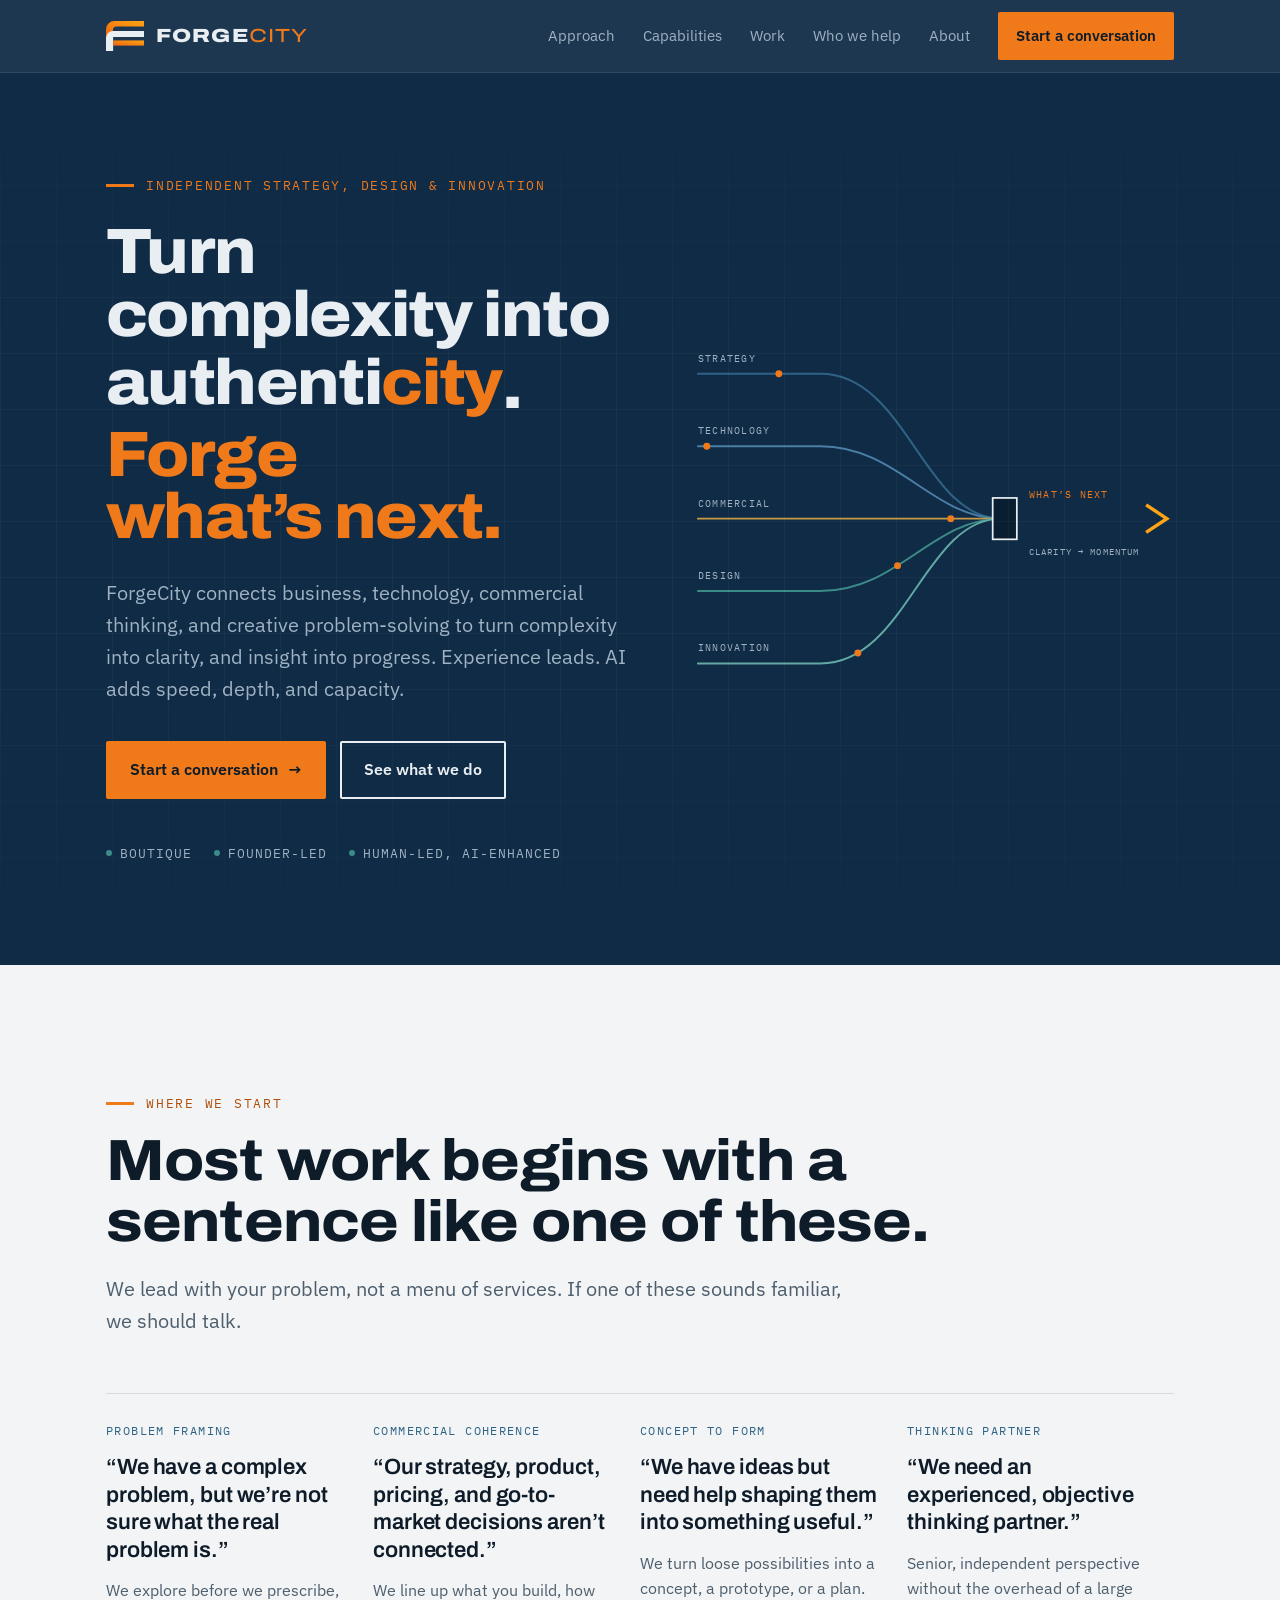
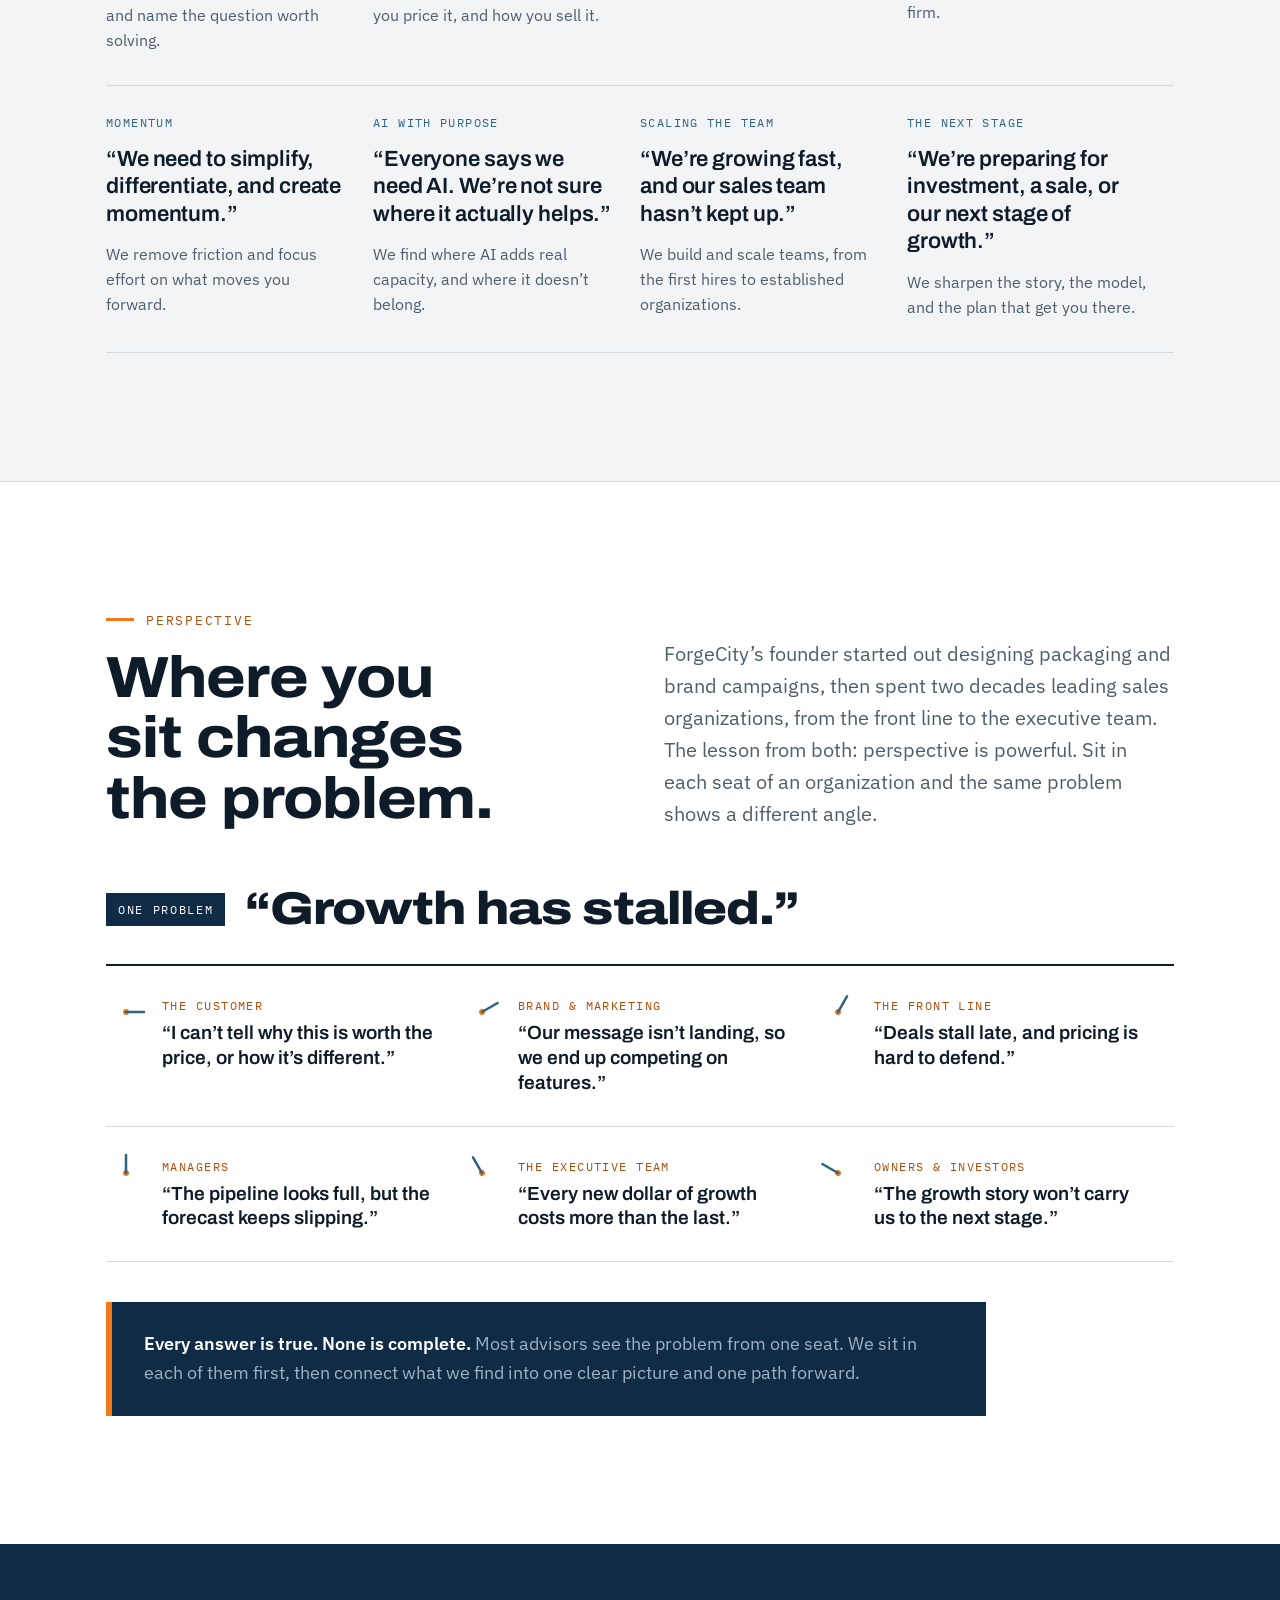
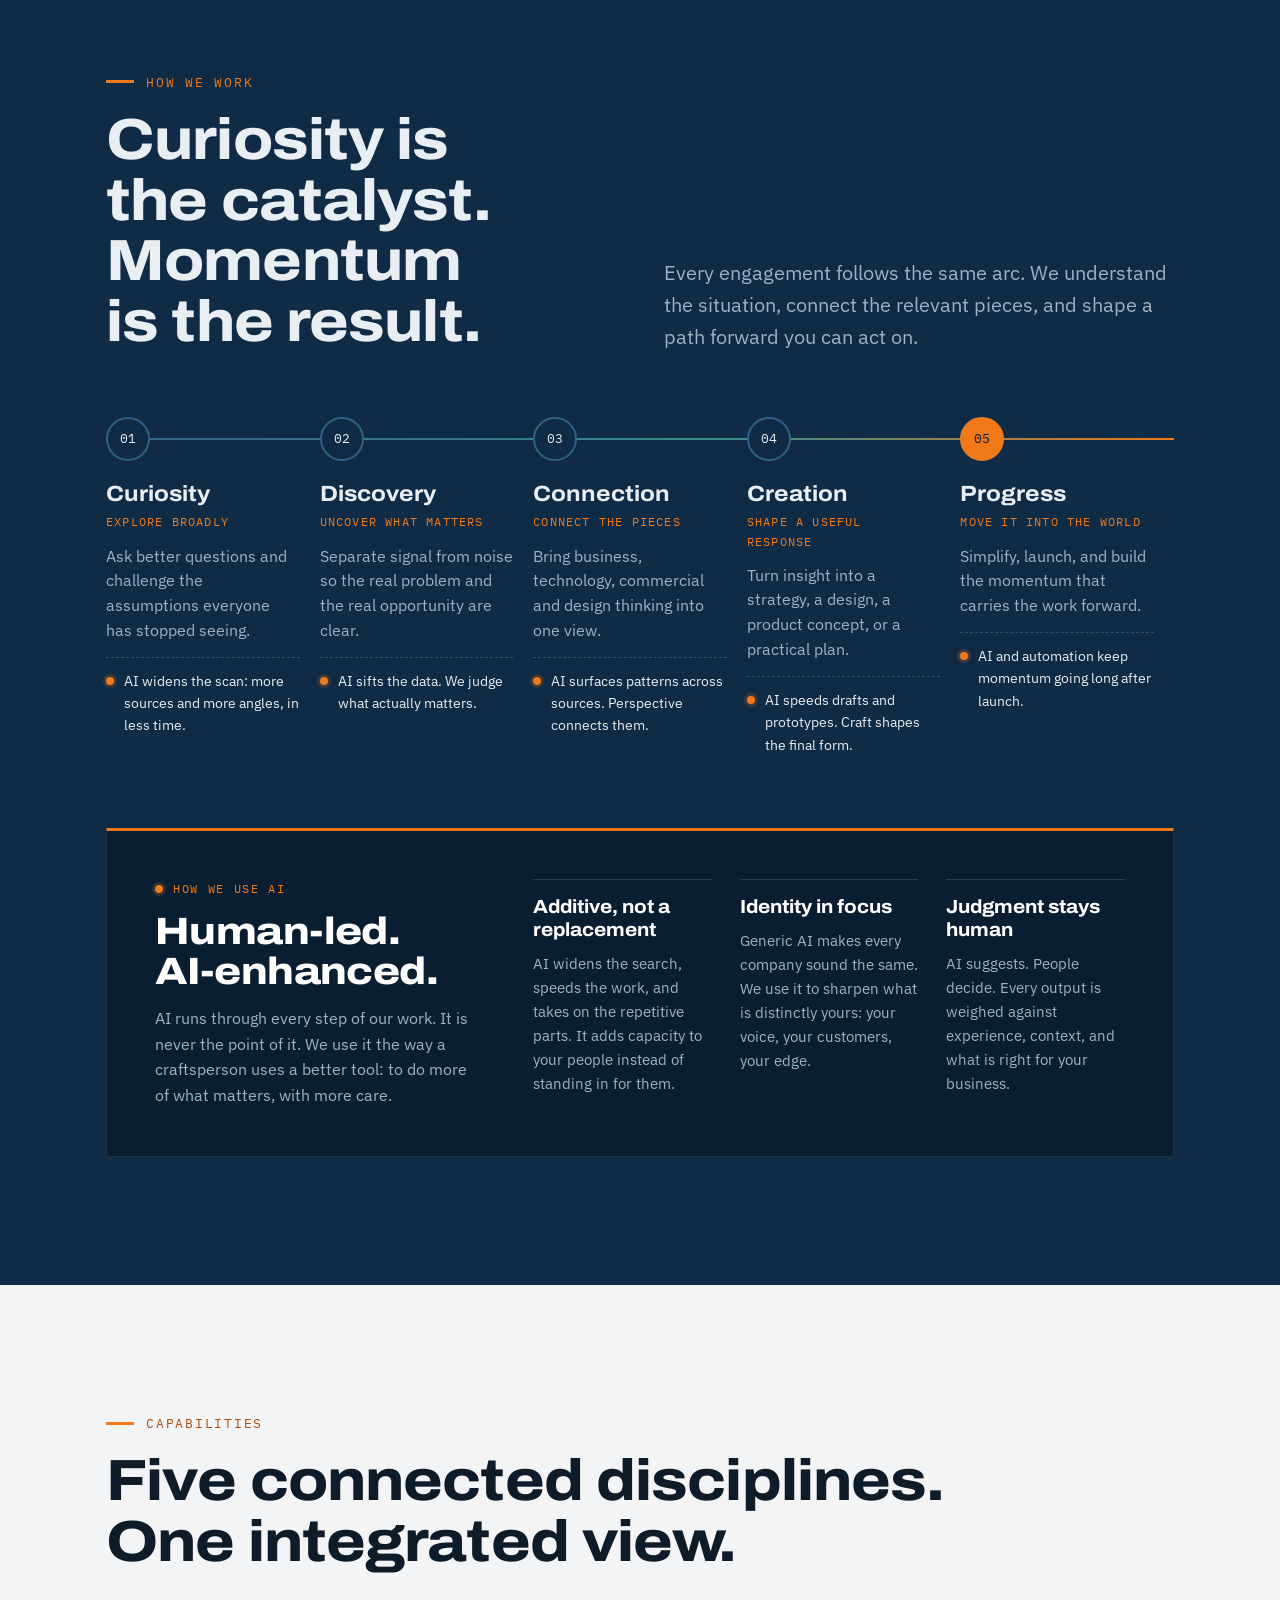
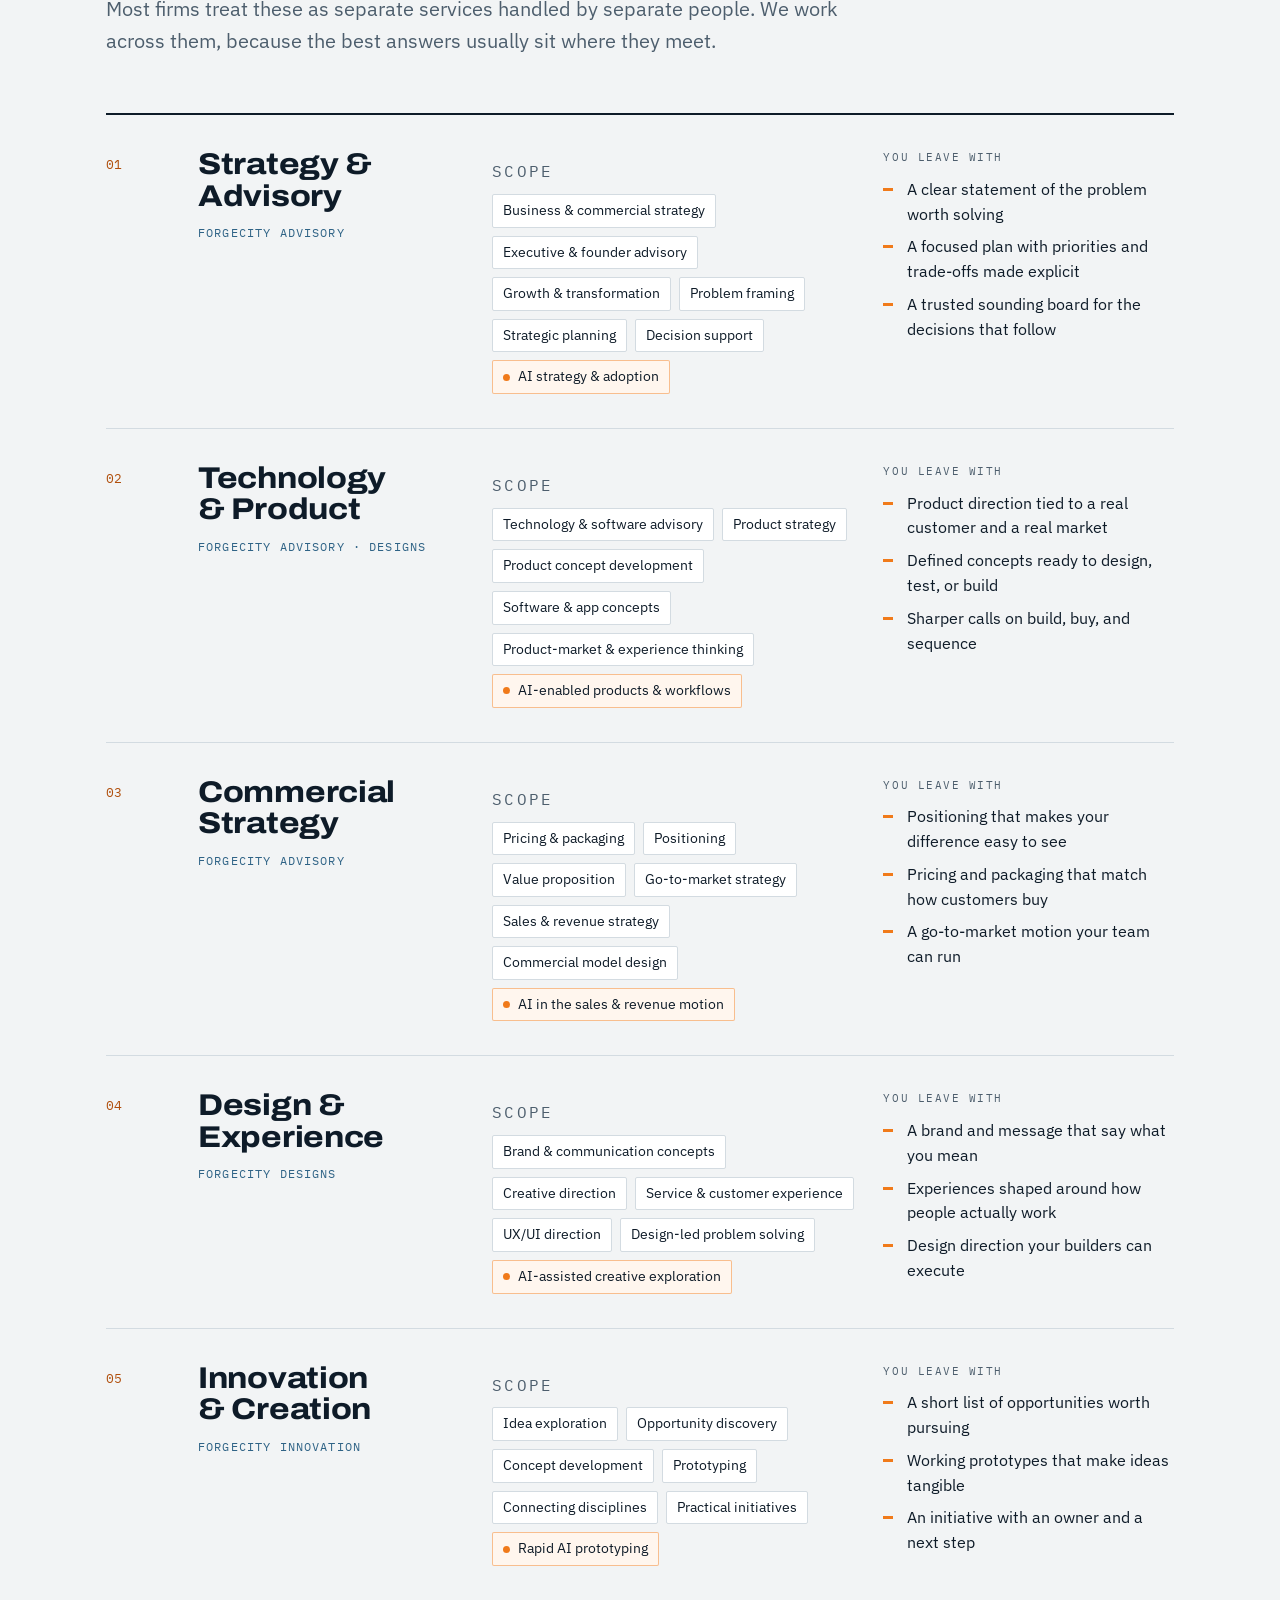
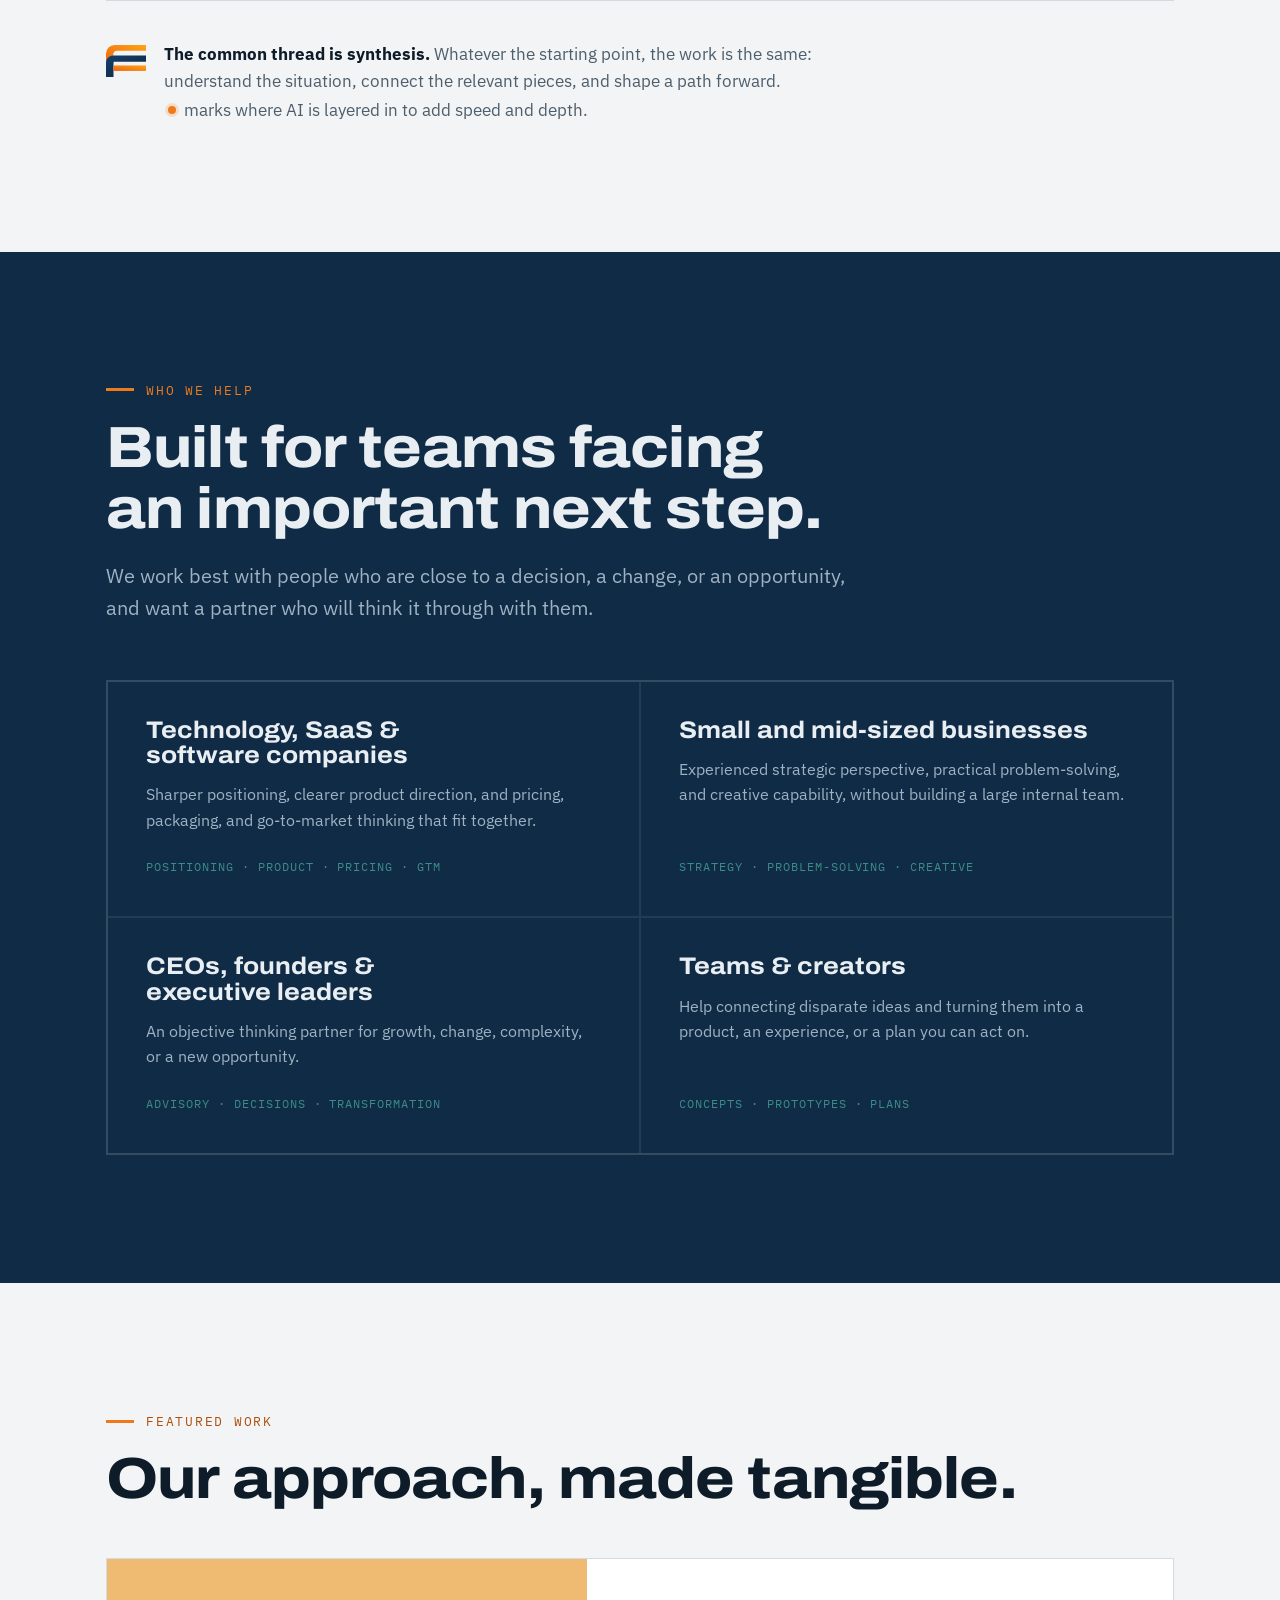
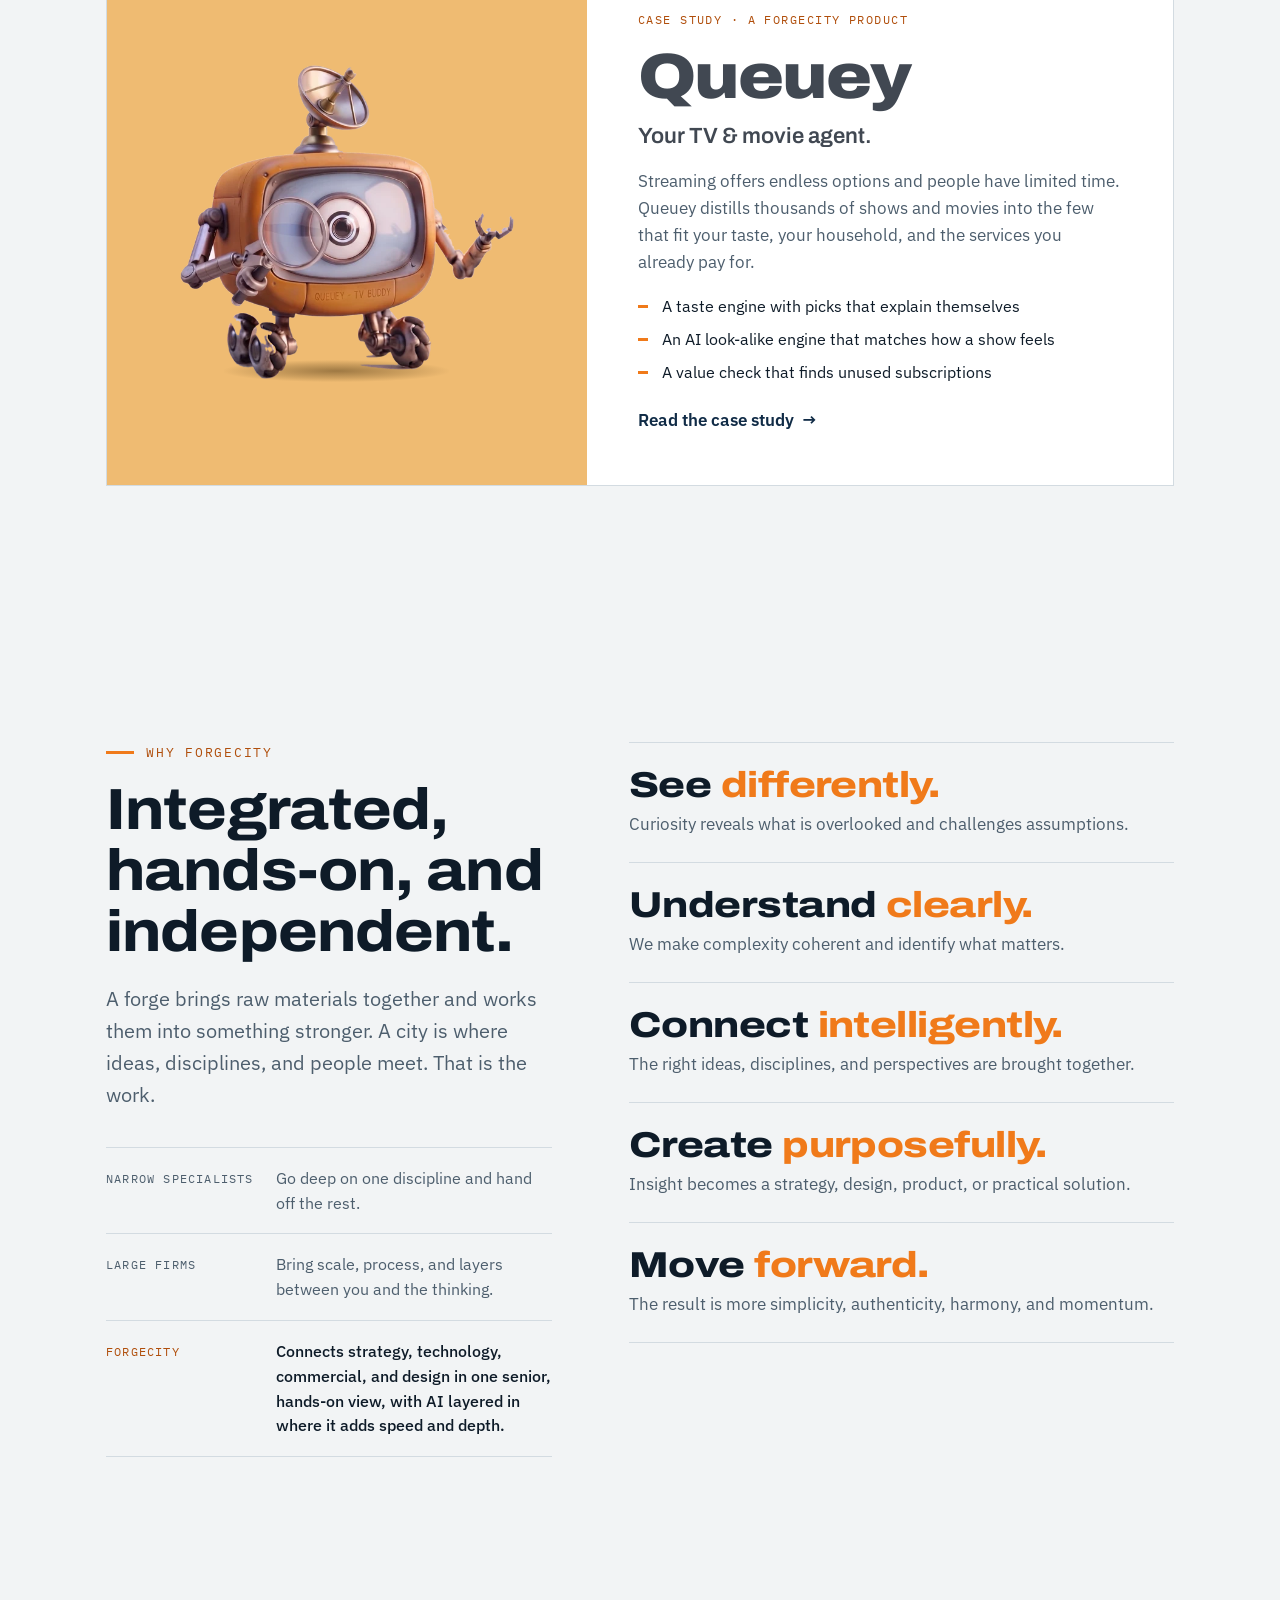
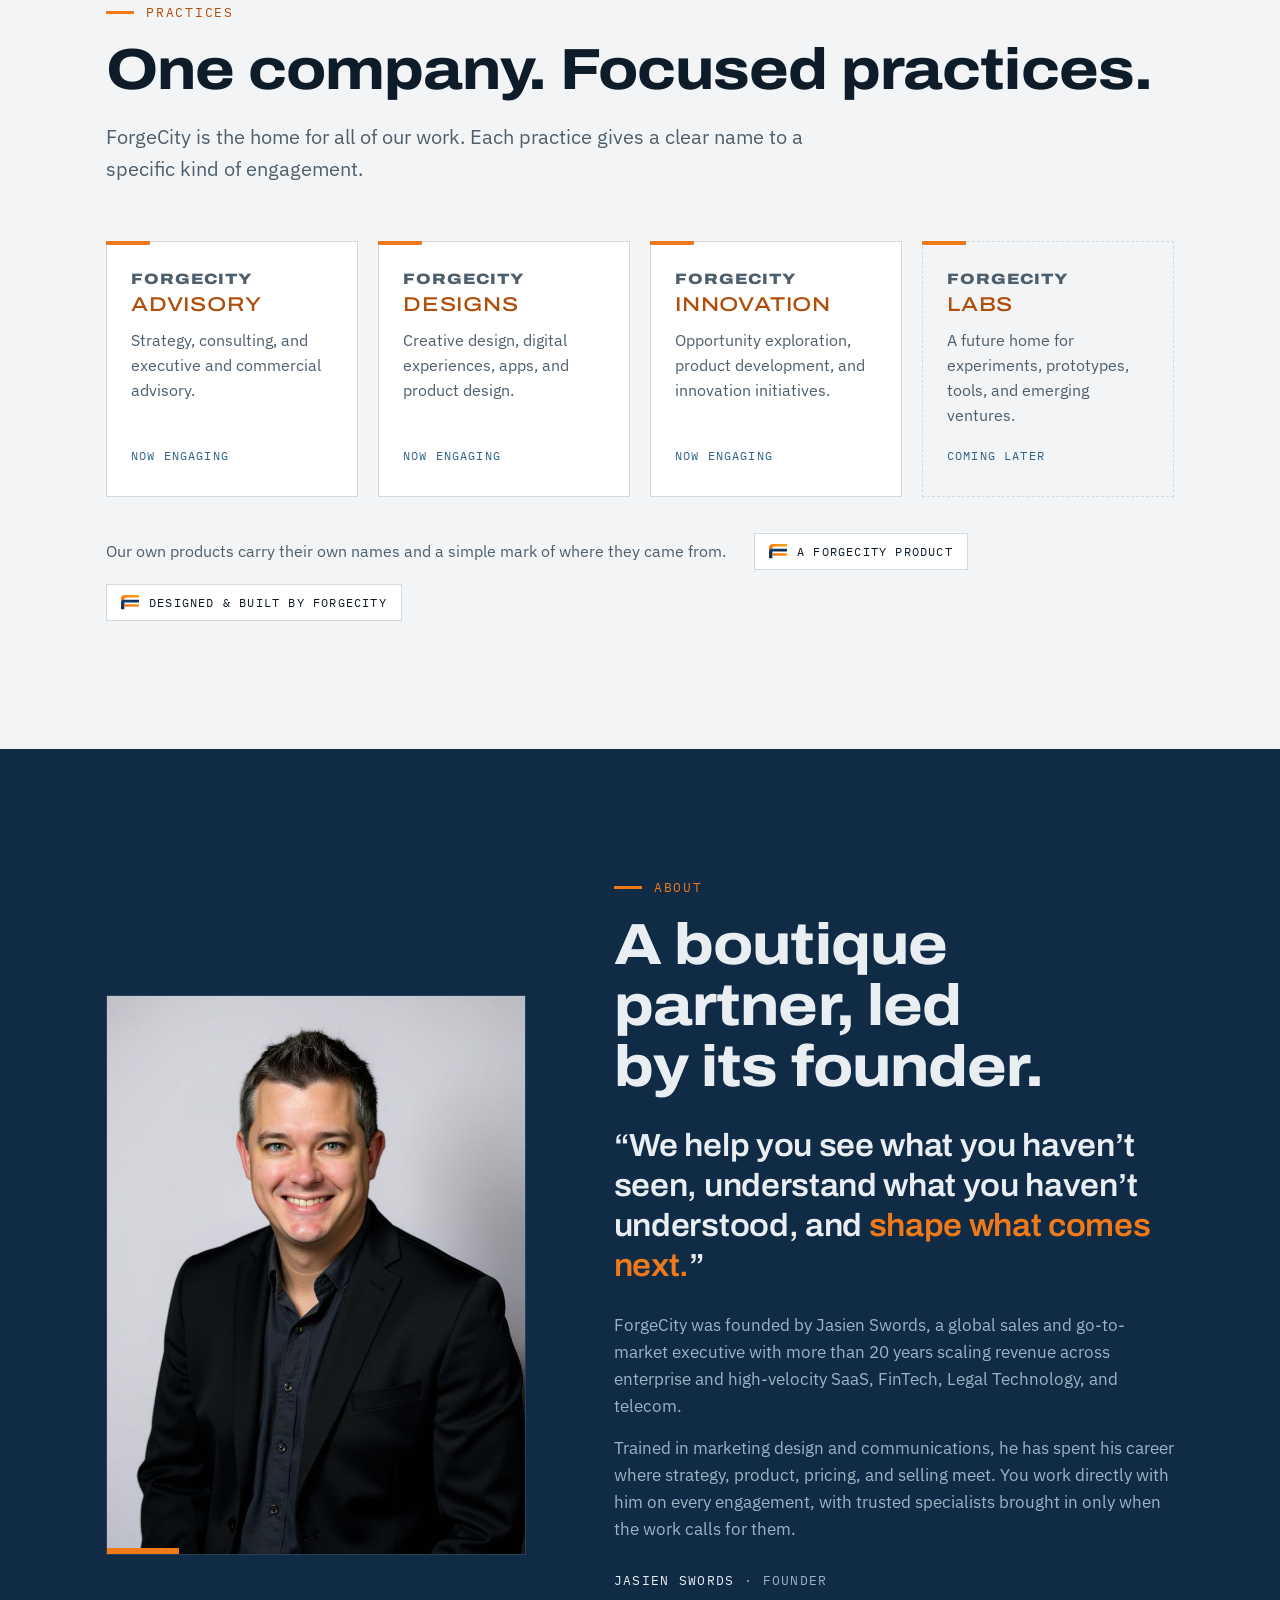
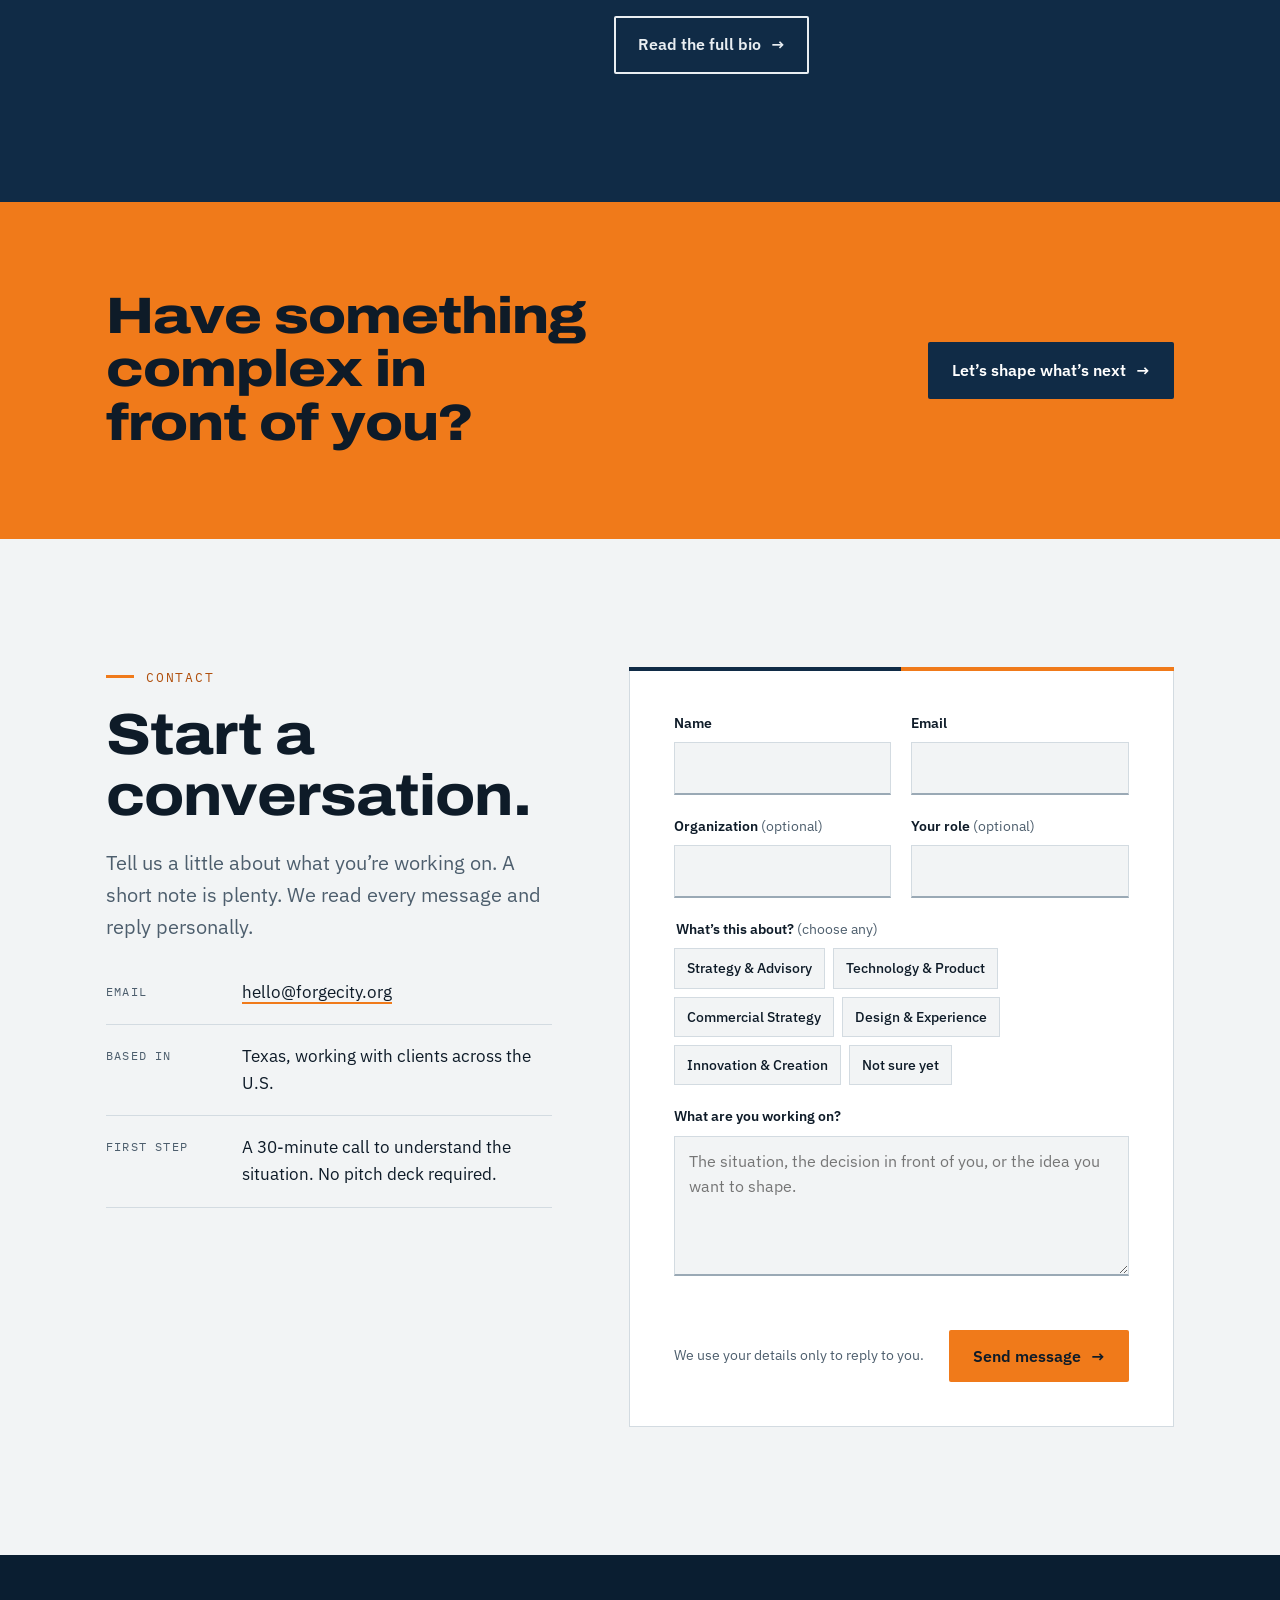
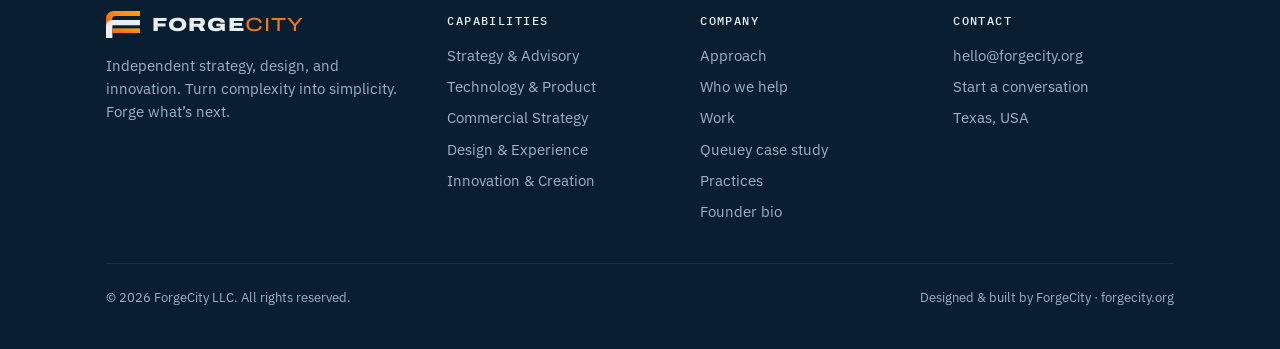
==== index.html @ 49978bc6 "Momentum: simplify, differentiate, and create momentum Co-Authored-By: Claude Opus 5.5 <noreply@anth" ====
<!DOCTYPE html>
<html lang="en">
<head>
<meta charset="utf-8">
<meta name="viewport" content="width=device-width, initial-scale=1">
<title>ForgeCity</title>
<meta name="description" content="ForgeCity is an independent strategy, design, and innovation partner. We connect business, technology, commercial thinking, and creative problem-solving with experience-led thinking and thoughtfully applied AI, to turn complexity into clarity and insight into progress.">
<meta property="og:title" content="ForgeCity | Turn complexity into simplicity. Forge what's next.">
<meta property="og:description" content="Independent, founder-led strategy, design, and innovation for technology companies, growing businesses, and the leaders who run them.">
<meta property="og:type" content="website">
<meta property="og:url" content="https://forgecity.org/">
<meta name="theme-color" content="#102B46">
<link rel="icon" type="image/svg+xml" href="data:image/svg+xml,%3Csvg xmlns='http://www.w3.org/2000/svg' viewBox='-20 -20 568 462'%3E%3Cpath fill='%23F07A1A' d='M0 240V115A115 115 0 0 1 115 0H528V76H146A50 50 0 0 0 96 126V240Z'/%3E%3Cpath fill='%23102B46' d='M0 422V235A97 97 0 0 1 97 138H528V222H99V422Z'/%3E%3Crect fill='%23F07A1A' x='99' y='270' width='429' height='72'/%3E%3C/svg%3E">
<link rel="preconnect" href="https://fonts.googleapis.com">
<link rel="preconnect" href="https://fonts.gstatic.com" crossorigin>
<link href="https://fonts.googleapis.com/css2?family=Archivo:wdth,wght@62..125,400..900&family=IBM+Plex+Mono:wght@400;500&family=IBM+Plex+Sans:wght@400;500;600&display=swap" rel="stylesheet">
<script type="application/ld+json">
{"@context":"https://schema.org","@type":"ProfessionalService","name":"ForgeCity","legalName":"ForgeCity LLC","url":"https://forgecity.org/","email":"hello@forgecity.org","description":"Independent strategy, design, and innovation partner.","areaServed":"US","address":{"@type":"PostalAddress","addressRegion":"TX","addressCountry":"US"}}
</script>
<link rel="stylesheet" href="site.css">
</head>
<body>

<!-- Reusable monogram -->
<svg width="0" height="0" style="position:absolute" aria-hidden="true">
  <defs>
    <linearGradient id="gOrange" x1="0" y1="1" x2="1" y2="0">
      <stop offset="0" stop-color="#EE6510"/>
      <stop offset="1" stop-color="#FFA414"/>
    </linearGradient>
    <linearGradient id="gNavy" x1="0" y1="0" x2="1" y2="1">
      <stop offset="0" stop-color="#14406B"/>
      <stop offset="1" stop-color="#0C2440"/>
    </linearGradient>
    <symbol id="mono" viewBox="0 0 528 422">
      <path fill="url(#gOrange)" d="M0 240V115A115 115 0 0 1 115 0H528V76H146A50 50 0 0 0 96 126V240Z"/>
      <path fill="var(--mono-f, url(#gNavy))" d="M0 422V235A97 97 0 0 1 97 138H528V222H99V422Z"/>
      <rect fill="url(#gOrange)" x="99" y="270" width="429" height="72"/>
    </symbol>
  </defs>
</svg>

<header class="site-header">
  <div class="wrap">
    <a class="brand" href="#top" aria-label="ForgeCity home">
      <svg viewBox="0 0 528 422" style="--mono-f:#E9EEF2" aria-hidden="true"><use href="#mono"/></svg>
      <span class="wordmark"><b>FORGE</b><span>CITY</span></span>
    </a>
    <button class="menu-toggle" id="menuToggle" aria-expanded="false" aria-controls="siteNav">Menu</button>
    <nav class="nav" id="siteNav" aria-label="Primary">
      <a href="#approach">Approach</a>
      <a href="#capabilities">Capabilities</a>
      <a href="#work">Work</a>
      <a href="#clients">Who we help</a>
      <a href="about.html">About</a>
      <a class="btn btn-primary" href="#contact">Start a conversation</a>
    </nav>
  </div>
</header>

<main id="top">

<!-- HERO -->
<section class="hero dark" aria-labelledby="heroTitle">
  <div class="hero-grid-bg"></div>
  <div class="wrap">
    <div>
      <p class="eyebrow rise">Independent strategy, design &amp; innovation</p>
      <h1 id="heroTitle" class="rise"><span class="sr-only">Turn complexity into simplicity, authenticity, capacity, and velocity. Forge what’s next.</span><span aria-hidden="true">Turn complexity into <span class="rot"><span class="stem-window" id="stemWindow"><span class="stems" id="stems"><span>simpli</span><span>authenti</span><span>capa</span><span>velo</span></span></span><span class="city">city</span>.</span> <em>Forge what’s next.</em></span></h1>
      <p class="lede rise">ForgeCity connects business, technology, commercial thinking, and creative problem-solving to turn complexity into clarity, and insight into progress. Experience leads. AI adds speed, depth, and capacity.</p>
      <div class="hero-cta rise">
        <a class="btn btn-primary" href="#contact">Start a conversation <span class="arrow" aria-hidden="true">→</span></a>
        <a class="btn btn-ghost" href="#capabilities">See what we do</a>
      </div>
      <div class="hero-meta" aria-label="Operating model">
        <span>Boutique</span><span>Founder-led</span><span>Human-led, AI-enhanced</span>
      </div>
    </div>

    <figure style="margin:0" aria-label="Five disciplines converging into a single path forward">
      <svg class="converge" viewBox="0 0 560 440" role="img" aria-labelledby="convTitle">
        <title id="convTitle">Strategy, technology, commercial, design and innovation strands converge into one path labelled What's next</title>
        <defs>
          <linearGradient id="outGrad" x1="0" x2="1">
            <stop offset="0" stop-color="#F07A1A"/>
            <stop offset="1" stop-color="#FFA414"/>
          </linearGradient>
        </defs>
        <g id="strands">
          <path id="s1" class="strand" stroke="#2F6386" d="M8 52 H150 C250 52 270 220 360 220"/>
          <path id="s2" class="strand" stroke="#4A7FA5" d="M8 136 H150 C240 136 280 220 360 220"/>
          <path id="s3" class="strand" stroke="#C79A45" d="M8 220 H360"/>
          <path id="s4" class="strand" stroke="#3B8C88" d="M8 304 H150 C240 304 280 220 360 220"/>
          <path id="s5" class="strand" stroke="#62A9A4" d="M8 388 H150 C250 388 270 220 360 220"/>
        </g>
        <text class="label" x="8" y="38">Strategy</text>
        <text class="label" x="8" y="122">Technology</text>
        <text class="label" x="8" y="206">Commercial</text>
        <text class="label" x="8" y="290">Design</text>
        <text class="label" x="8" y="374">Innovation</text>
        <!-- forged seam -->
        <rect x="350" y="196" width="28" height="48" fill="#0A1E31" stroke="#E9EEF2" stroke-width="2"/>
        <path d="M378 220 H548" stroke="url(#outGrad)" stroke-width="14" stroke-linecap="butt"/>
        <path d="M528 204 L552 220 L528 236" fill="none" stroke="#FFA414" stroke-width="4" stroke-linejoin="miter"/>
        <text class="out-label" x="392" y="196">What’s next</text>
        <text class="label" x="392" y="262" style="font-size:11px">Clarity → Momentum</text>
        <g id="pulses">
          <circle class="pulse" r="4"><animateMotion dur="3.6s" repeatCount="indefinite" begin="0s"><mpath href="#s1"/></animateMotion></circle>
          <circle class="pulse" r="4"><animateMotion dur="3.6s" repeatCount="indefinite" begin=".7s"><mpath href="#s2"/></animateMotion></circle>
          <circle class="pulse" r="4"><animateMotion dur="3.6s" repeatCount="indefinite" begin="1.4s"><mpath href="#s3"/></animateMotion></circle>
          <circle class="pulse" r="4"><animateMotion dur="3.6s" repeatCount="indefinite" begin="2.1s"><mpath href="#s4"/></animateMotion></circle>
          <circle class="pulse" r="4"><animateMotion dur="3.6s" repeatCount="indefinite" begin="2.8s"><mpath href="#s5"/></animateMotion></circle>
        </g>
      </svg>
    </figure>
  </div>
</section>

<!-- NEEDS -->
<section aria-labelledby="needsTitle">
  <div class="wrap">
    <p class="eyebrow">Where we start</p>
    <h2 id="needsTitle" class="h2">Most work begins with a sentence like one of these.</h2>
    <p class="lede">We lead with your problem, not a menu of services. If one of these sounds familiar, we should talk.</p>
    <div class="needs-grid">
      <div class="need">
        <span class="need-tag">Problem framing</span>
        <q>We have a complex problem, but we’re not sure what the real problem is.</q>
        <p>We explore before we prescribe, and name the question worth solving.</p>
      </div>
      <div class="need">
        <span class="need-tag">Commercial coherence</span>
        <q>Our strategy, product, pricing, and go-to-market decisions aren’t connected.</q>
        <p>We line up what you build, how you price it, and how you sell it.</p>
      </div>
      <div class="need">
        <span class="need-tag">Concept to form</span>
        <q>We have ideas but need help shaping them into something useful.</q>
        <p>We turn loose possibilities into a concept, a prototype, or a plan.</p>
      </div>
      <div class="need">
        <span class="need-tag">Thinking partner</span>
        <q>We need an experienced, objective thinking partner.</q>
        <p>Senior, independent perspective without the overhead of a large firm.</p>
      </div>
      <div class="need">
        <span class="need-tag">Momentum</span>
        <q>We need to simplify, differentiate, and create momentum.</q>
        <p>We remove friction and focus effort on what moves you forward.</p>
      </div>
      <div class="need">
        <span class="need-tag">AI with purpose</span>
        <q>Everyone says we need AI. We’re not sure where it actually helps.</q>
        <p>We find where AI adds real capacity, and where it doesn’t belong.</p>
      </div>
      <div class="need">
        <span class="need-tag">Scaling the team</span>
        <q>We’re growing fast, and our sales team hasn’t kept up.</q>
        <p>We build and scale teams, from the first hires to established organizations.</p>
      </div>
      <div class="need">
        <span class="need-tag">The next stage</span>
        <q>We’re preparing for investment, a sale, or our next stage of growth.</q>
        <p>We sharpen the story, the model, and the plan that get you there.</p>
      </div>
    </div>
  </div>
</section>

<!-- PERSPECTIVE -->
<section class="perspective" aria-labelledby="perspTitle">
  <div class="wrap">
    <div class="persp-head">
      <div>
        <p class="eyebrow">Perspective</p>
        <h2 id="perspTitle" class="h2">Where you sit changes the problem.</h2>
      </div>
      <div class="persp-intro">
        <p class="lede">ForgeCity’s founder started out designing packaging and brand campaigns, then spent two decades leading sales organizations, from the front line to the executive team. The lesson from both: perspective is powerful. Sit in each seat of an organization and the same problem shows a different angle.</p>
      </div>
    </div>

    <div class="persp-problem">
      <span class="persp-tag">One problem</span>
      <p>“Growth has stalled.”</p>
    </div>

    <div class="seats">
      <div class="seat"><svg class="angle" viewBox="0 0 40 40" aria-hidden="true"><circle cx="20" cy="20" r="3"/><line x1="20" y1="20" x2="38" y2="20"/></svg><span class="seat-name">The customer</span><p>“I can’t tell why this is worth the price, or how it’s different.”</p></div>
      <div class="seat"><svg class="angle" viewBox="0 0 40 40" aria-hidden="true" style="--a:-30deg"><circle cx="20" cy="20" r="3"/><line x1="20" y1="20" x2="38" y2="20"/></svg><span class="seat-name">Brand &amp; marketing</span><p>“Our message isn’t landing, so we end up competing on features.”</p></div>
      <div class="seat"><svg class="angle" viewBox="0 0 40 40" aria-hidden="true" style="--a:-60deg"><circle cx="20" cy="20" r="3"/><line x1="20" y1="20" x2="38" y2="20"/></svg><span class="seat-name">The front line</span><p>“Deals stall late, and pricing is hard to defend.”</p></div>
      <div class="seat"><svg class="angle" viewBox="0 0 40 40" aria-hidden="true" style="--a:-90deg"><circle cx="20" cy="20" r="3"/><line x1="20" y1="20" x2="38" y2="20"/></svg><span class="seat-name">Managers</span><p>“The pipeline looks full, but the forecast keeps slipping.”</p></div>
      <div class="seat"><svg class="angle" viewBox="0 0 40 40" aria-hidden="true" style="--a:-120deg"><circle cx="20" cy="20" r="3"/><line x1="20" y1="20" x2="38" y2="20"/></svg><span class="seat-name">The executive team</span><p>“Every new dollar of growth costs more than the last.”</p></div>
      <div class="seat"><svg class="angle" viewBox="0 0 40 40" aria-hidden="true" style="--a:-150deg"><circle cx="20" cy="20" r="3"/><line x1="20" y1="20" x2="38" y2="20"/></svg><span class="seat-name">Owners &amp; investors</span><p>“The growth story won’t carry us to the next stage.”</p></div>
    </div>

    <div class="persp-close">
      <p><strong>Every answer is true. None is complete.</strong> Most advisors see the problem from one seat. We sit in each of them first, then connect what we find into one clear picture and one path forward.</p>
    </div>
  </div>
</section>

<!-- APPROACH -->
<section id="approach" class="dark" aria-labelledby="approachTitle">
  <div class="wrap">
    <div class="approach-head">
      <div>
        <p class="eyebrow">How we work</p>
        <h2 id="approachTitle" class="h2">Curiosity is the catalyst. Momentum is the result.</h2>
      </div>
      <p class="lede">Every engagement follows the same arc. We understand the situation, connect the relevant pieces, and shape a path forward you can act on.</p>
    </div>
    <ol class="steps">
      <li class="step">
        <span class="step-dot">01</span>
        <h3>Curiosity</h3>
        <p class="verb">Explore broadly</p>
        <p>Ask better questions and challenge the assumptions everyone has stopped seeing.</p>
        <p class="ai-line"><span class="ai-dot" aria-hidden="true"></span><span class="sr-only">With AI: </span>AI widens the scan: more sources and more angles, in less time.</p>
      </li>
      <li class="step">
        <span class="step-dot">02</span>
        <h3>Discovery</h3>
        <p class="verb">Uncover what matters</p>
        <p>Separate signal from noise so the real problem and the real opportunity are clear.</p>
        <p class="ai-line"><span class="ai-dot" aria-hidden="true"></span><span class="sr-only">With AI: </span>AI sifts the data. We judge what actually matters.</p>
      </li>
      <li class="step">
        <span class="step-dot">03</span>
        <h3>Connection</h3>
        <p class="verb">Connect the pieces</p>
        <p>Bring business, technology, commercial and design thinking into one view.</p>
        <p class="ai-line"><span class="ai-dot" aria-hidden="true"></span><span class="sr-only">With AI: </span>AI surfaces patterns across sources. Perspective connects them.</p>
      </li>
      <li class="step">
        <span class="step-dot">04</span>
        <h3>Creation</h3>
        <p class="verb">Shape a useful response</p>
        <p>Turn insight into a strategy, a design, a product concept, or a practical plan.</p>
        <p class="ai-line"><span class="ai-dot" aria-hidden="true"></span><span class="sr-only">With AI: </span>AI speeds drafts and prototypes. Craft shapes the final form.</p>
      </li>
      <li class="step">
        <span class="step-dot">05</span>
        <h3>Progress</h3>
        <p class="verb">Move it into the world</p>
        <p>Simplify, launch, and build the momentum that carries the work forward.</p>
        <p class="ai-line"><span class="ai-dot" aria-hidden="true"></span><span class="sr-only">With AI: </span>AI and automation keep momentum going long after launch.</p>
      </li>
    </ol>

    <div class="ai-principles" aria-labelledby="aiTitle">
      <div class="ai-head">
        <p class="ai-kicker"><span class="ai-dot" aria-hidden="true"></span>How we use AI</p>
        <h3 id="aiTitle">Human-led. AI-enhanced.</h3>
        <p>AI runs through every step of our work. It is never the point of it. We use it the way a craftsperson uses a better tool: to do more of what matters, with more care.</p>
      </div>
      <div class="ai-cols">
        <div>
          <h4>Additive, not a replacement</h4>
          <p>AI widens the search, speeds the work, and takes on the repetitive parts. It adds capacity to your people instead of standing in for them.</p>
        </div>
        <div>
          <h4>Identity in focus</h4>
          <p>Generic AI makes every company sound the same. We use it to sharpen what is distinctly yours: your voice, your customers, your edge.</p>
        </div>
        <div>
          <h4>Judgment stays human</h4>
          <p>AI suggests. People decide. Every output is weighed against experience, context, and what is right for your business.</p>
        </div>
      </div>
    </div>
  </div>
</section>

<!-- CAPABILITIES -->
<section id="capabilities" aria-labelledby="capTitle">
  <div class="wrap">
    <p class="eyebrow">Capabilities</p>
    <h2 id="capTitle" class="h2">Five connected disciplines. One integrated view.</h2>
    <p class="lede">Most firms treat these as separate services handled by separate people. We work across them, because the best answers usually sit where they meet.</p>

    <div class="cap-list">
      <article class="cap">
        <span class="cap-num">01</span>
        <div>
          <h3>Strategy &amp; Advisory</h3>
          <p class="practice">ForgeCity Advisory</p>
        </div>
        <div class="scope">
          <p class="cap-label">Scope</p>
          <div class="chips">
            <span class="chip">Business &amp; commercial strategy</span>
            <span class="chip">Executive &amp; founder advisory</span>
            <span class="chip">Growth &amp; transformation</span>
            <span class="chip">Problem framing</span>
            <span class="chip">Strategic planning</span>
            <span class="chip">Decision support</span>
            <span class="chip ai">AI strategy &amp; adoption</span>
          </div>
        </div>
        <div class="out">
          <p class="cap-label">You leave with</p>
          <ul class="outcomes">
            <li>A clear statement of the problem worth solving</li>
            <li>A focused plan with priorities and trade-offs made explicit</li>
            <li>A trusted sounding board for the decisions that follow</li>
          </ul>
        </div>
      </article>

      <article class="cap">
        <span class="cap-num">02</span>
        <div>
          <h3>Technology &amp; Product</h3>
          <p class="practice">ForgeCity Advisory · Designs</p>
        </div>
        <div class="scope">
          <p class="cap-label">Scope</p>
          <div class="chips">
            <span class="chip">Technology &amp; software advisory</span>
            <span class="chip">Product strategy</span>
            <span class="chip">Product concept development</span>
            <span class="chip">Software &amp; app concepts</span>
            <span class="chip">Product-market &amp; experience thinking</span>
            <span class="chip ai">AI-enabled products &amp; workflows</span>
          </div>
        </div>
        <div class="out">
          <p class="cap-label">You leave with</p>
          <ul class="outcomes">
            <li>Product direction tied to a real customer and a real market</li>
            <li>Defined concepts ready to design, test, or build</li>
            <li>Sharper calls on build, buy, and sequence</li>
          </ul>
        </div>
      </article>

      <article class="cap">
        <span class="cap-num">03</span>
        <div>
          <h3>Commercial Strategy</h3>
          <p class="practice">ForgeCity Advisory</p>
        </div>
        <div class="scope">
          <p class="cap-label">Scope</p>
          <div class="chips">
            <span class="chip">Pricing &amp; packaging</span>
            <span class="chip">Positioning</span>
            <span class="chip">Value proposition</span>
            <span class="chip">Go-to-market strategy</span>
            <span class="chip">Sales &amp; revenue strategy</span>
            <span class="chip">Commercial model design</span>
            <span class="chip ai">AI in the sales &amp; revenue motion</span>
          </div>
        </div>
        <div class="out">
          <p class="cap-label">You leave with</p>
          <ul class="outcomes">
            <li>Positioning that makes your difference easy to see</li>
            <li>Pricing and packaging that match how customers buy</li>
            <li>A go-to-market motion your team can run</li>
          </ul>
        </div>
      </article>

      <article class="cap">
        <span class="cap-num">04</span>
        <div>
          <h3>Design &amp; Experience</h3>
          <p class="practice">ForgeCity Designs</p>
        </div>
        <div class="scope">
          <p class="cap-label">Scope</p>
          <div class="chips">
            <span class="chip">Brand &amp; communication concepts</span>
            <span class="chip">Creative direction</span>
            <span class="chip">Service &amp; customer experience</span>
            <span class="chip">UX/UI direction</span>
            <span class="chip">Design-led problem solving</span>
            <span class="chip ai">AI-assisted creative exploration</span>
          </div>
        </div>
        <div class="out">
          <p class="cap-label">You leave with</p>
          <ul class="outcomes">
            <li>A brand and message that say what you mean</li>
            <li>Experiences shaped around how people actually work</li>
            <li>Design direction your builders can execute</li>
          </ul>
        </div>
      </article>

      <article class="cap">
        <span class="cap-num">05</span>
        <div>
          <h3>Innovation &amp; Creation</h3>
          <p class="practice">ForgeCity Innovation</p>
        </div>
        <div class="scope">
          <p class="cap-label">Scope</p>
          <div class="chips">
            <span class="chip">Idea exploration</span>
            <span class="chip">Opportunity discovery</span>
            <span class="chip">Concept development</span>
            <span class="chip">Prototyping</span>
            <span class="chip">Connecting disciplines</span>
            <span class="chip">Practical initiatives</span>
            <span class="chip ai">Rapid AI prototyping</span>
          </div>
        </div>
        <div class="out">
          <p class="cap-label">You leave with</p>
          <ul class="outcomes">
            <li>A short list of opportunities worth pursuing</li>
            <li>Working prototypes that make ideas tangible</li>
            <li>An initiative with an owner and a next step</li>
          </ul>
        </div>
      </article>
    </div>

    <p class="thread-note"><svg viewBox="0 0 528 422" width="40" aria-hidden="true" style="flex:none;margin-top:4px"><use href="#mono"/></svg><span><strong>The common thread is synthesis.</strong> Whatever the starting point, the work is the same: understand the situation, connect the relevant pieces, and shape a path forward. <span class="ai-key"><span class="ai-dot" aria-hidden="true"></span>marks where AI is layered in to add speed and depth.</span></span></p>
  </div>
</section>

<!-- AUDIENCES -->
<section id="clients" class="dark" aria-labelledby="audTitle">
  <div class="wrap">
    <p class="eyebrow">Who we help</p>
    <h2 id="audTitle" class="h2">Built for teams facing an important next step.</h2>
    <p class="lede">We work best with people who are close to a decision, a change, or an opportunity, and want a partner who will think it through with them.</p>
    <div class="aud-grid">
      <div class="aud">
        <h3>Technology, SaaS &amp; software companies</h3>
        <p>Sharper positioning, clearer product direction, and pricing, packaging, and go-to-market thinking that fit together.</p>
        <span class="focus">Positioning · Product · Pricing · GTM</span>
      </div>
      <div class="aud">
        <h3>Small and mid-sized businesses</h3>
        <p>Experienced strategic perspective, practical problem-solving, and creative capability, without building a large internal team.</p>
        <span class="focus">Strategy · Problem-solving · Creative</span>
      </div>
      <div class="aud">
        <h3>CEOs, founders &amp; executive leaders</h3>
        <p>An objective thinking partner for growth, change, complexity, or a new opportunity.</p>
        <span class="focus">Advisory · Decisions · Transformation</span>
      </div>
      <div class="aud">
        <h3>Teams &amp; creators</h3>
        <p>Help connecting disparate ideas and turning them into a product, an experience, or a plan you can act on.</p>
        <span class="focus">Concepts · Prototypes · Plans</span>
      </div>
    </div>
  </div>
</section>

<!-- WORK -->
<section id="work" aria-labelledby="workTitle">
  <div class="wrap">
    <p class="eyebrow">Featured work</p>
    <h2 id="workTitle" class="h2">Our approach, made tangible.</h2>
    <a class="work-feature" href="work-queuey.html">
      <div class="wf-art">
        <span class="q-ground"><span class="q-shadow" aria-hidden="true"></span><img src="work/queuey-3d.webp" alt="Queuey, an orange TV-shaped robot with a magnifying glass" width="560" height="527" loading="lazy"></span>
      </div>
      <div class="wf-text">
        <span class="wf-tag">Case study · A ForgeCity product</span>
        <h3>Queuey</h3>
        <p class="wf-sub">Your TV &amp; movie agent.</p>
        <p>Streaming offers endless options and people have limited time. Queuey distills thousands of shows and movies into the few that fit your taste, your household, and the services you already pay for.</p>
        <ul class="wf-points">
          <li>A taste engine with picks that explain themselves</li>
          <li>An AI look-alike engine that matches how a show feels</li>
          <li>A value check that finds unused subscriptions</li>
        </ul>
        <span class="wf-link">Read the case study <span class="arrow" aria-hidden="true">→</span></span>
      </div>
    </a>
  </div>
</section>

<!-- WHY -->
<section aria-labelledby="whyTitle">
  <div class="wrap why">
    <div>
      <p class="eyebrow">Why ForgeCity</p>
      <h2 id="whyTitle" class="h2">Integrated, hands-on, and independent.</h2>
      <p class="lede">A forge brings raw materials together and works them into something stronger. A city is where ideas, disciplines, and people meet. That is the work.</p>
      <dl class="compare">
        <div class="compare-row"><dt>Narrow specialists</dt><dd>Go deep on one discipline and hand off the rest.</dd></div>
        <div class="compare-row"><dt>Large firms</dt><dd>Bring scale, process, and layers between you and the thinking.</dd></div>
        <div class="compare-row us"><dt>ForgeCity</dt><dd>Connects strategy, technology, commercial, and design in one senior, hands-on view, with AI layered in where it adds speed and depth.</dd></div>
      </dl>
    </div>
    <ul class="pillars">
      <li class="pillar"><h3>See <span>differently.</span></h3><p>Curiosity reveals what is overlooked and challenges assumptions.</p></li>
      <li class="pillar"><h3>Understand <span>clearly.</span></h3><p>We make complexity coherent and identify what matters.</p></li>
      <li class="pillar"><h3>Connect <span>intelligently.</span></h3><p>The right ideas, disciplines, and perspectives are brought together.</p></li>
      <li class="pillar"><h3>Create <span>purposefully.</span></h3><p>Insight becomes a strategy, design, product, or practical solution.</p></li>
      <li class="pillar"><h3>Move <span>forward.</span></h3><p>The result is more simplicity, authenticity, harmony, and momentum.</p></li>
    </ul>
  </div>
</section>

<!-- PRACTICES -->
<section id="practices" style="padding-top:0" aria-labelledby="pracTitle">
  <div class="wrap">
    <p class="eyebrow">Practices</p>
    <h2 id="pracTitle" class="h2">One company. Focused practices.</h2>
    <p class="lede">ForgeCity is the home for all of our work. Each practice gives a clear name to a specific kind of engagement.</p>
    <div class="practices">
      <div class="practice-card">
        <p class="pname"><b>FORGECITY</b><span>Advisory</span></p>
        <p>Strategy, consulting, and executive and commercial advisory.</p>
        <span class="status">Now engaging</span>
      </div>
      <div class="practice-card">
        <p class="pname"><b>FORGECITY</b><span>Designs</span></p>
        <p>Creative design, digital experiences, apps, and product design.</p>
        <span class="status">Now engaging</span>
      </div>
      <div class="practice-card">
        <p class="pname"><b>FORGECITY</b><span>Innovation</span></p>
        <p>Opportunity exploration, product development, and innovation initiatives.</p>
        <span class="status">Now engaging</span>
      </div>
      <div class="practice-card future">
        <p class="pname"><b>FORGECITY</b><span>Labs</span></p>
        <p>A future home for experiments, prototypes, tools, and emerging ventures.</p>
        <span class="status">Coming later</span>
      </div>
    </div>
    <div class="endorse">
      <span>Our own products carry their own names and a simple mark of where they came from.</span>
      <span class="badge"><svg viewBox="0 0 528 422" aria-hidden="true"><use href="#mono"/></svg>A ForgeCity product</span>
      <span class="badge"><svg viewBox="0 0 528 422" aria-hidden="true"><use href="#mono"/></svg>Designed &amp; built by ForgeCity</span>
    </div>
  </div>
</section>

<!-- FOUNDER -->
<section id="founder" class="dark" aria-labelledby="founderTitle">
  <div class="wrap founder">
    <a class="founder-photo" href="about.html" aria-label="Read Jasien Swords' full bio">
      <img src="jasien-swords.jpg" alt="Jasien Swords, founder of ForgeCity" width="720" height="960" loading="lazy">
    </a>
    <div>
      <p class="eyebrow">About</p>
      <h2 id="founderTitle" class="h2">A boutique partner, led by its founder.</h2>
      <blockquote>“We help you see what you haven’t seen, understand what you haven’t understood, and <span>shape what comes next.</span>”</blockquote>
      <div class="bio">
        <p>ForgeCity was founded by Jasien Swords, a global sales and go-to-market executive with more than 20 years scaling revenue across enterprise and high-velocity SaaS, FinTech, Legal Technology, and telecom.</p>
        <p>Trained in marketing design and communications, he has spent his career where strategy, product, pricing, and selling meet. You work directly with him on every engagement, with trusted specialists brought in only when the work calls for them.</p>
      </div>
      <p class="sig">Jasien Swords <span>· Founder</span></p>
      <a class="btn btn-ghost" href="about.html" style="margin-top:24px">Read the full bio <span class="arrow" aria-hidden="true">→</span></a>
    </div>
  </div>
</section>

<!-- CTA BAND -->
<section class="band" aria-label="Call to action">
  <div class="wrap">
    <h2>Have something complex in front of you?</h2>
    <a class="btn" href="#contact">Let’s shape what’s next <span class="arrow" aria-hidden="true">→</span></a>
  </div>
</section>

<!-- CONTACT -->
<section id="contact" aria-labelledby="contactTitle">
  <div class="wrap contact">
    <div>
      <p class="eyebrow">Contact</p>
      <h2 id="contactTitle" class="h2">Start a conversation.</h2>
      <p class="lede">Tell us a little about what you’re working on. A short note is plenty. We read every message and reply personally.</p>
      <dl class="contact-points">
        <div><dt>Email</dt><dd><a href="mailto:hello@forgecity.org">hello@forgecity.org</a></dd></div>
        <div><dt>Based in</dt><dd>Texas, working with clients across the U.S.</dd></div>
        <div><dt>First step</dt><dd>A 30-minute call to understand the situation. No pitch deck required.</dd></div>
      </dl>
    </div>

    <form class="form" id="contactForm" novalidate>
      <div class="fields" style="display:grid;gap:20px">
        <div class="row2">
          <div class="field">
            <label for="cf-name">Name</label>
            <input id="cf-name" name="name" autocomplete="name" required>
          </div>
          <div class="field">
            <label for="cf-email">Email</label>
            <input id="cf-email" name="email" type="email" autocomplete="email" required>
          </div>
        </div>
        <div class="row2">
          <div class="field">
            <label for="cf-org">Organization <span class="opt">(optional)</span></label>
            <input id="cf-org" name="organization" autocomplete="organization">
          </div>
          <div class="field">
            <label for="cf-role">Your role <span class="opt">(optional)</span></label>
            <input id="cf-role" name="role" autocomplete="organization-title">
          </div>
        </div>
        <fieldset class="field" style="border:0;padding:0;margin:0">
          <legend style="font-size:14px;font-weight:600;margin-bottom:8px">What’s this about? <span class="opt" style="font-weight:400;color:var(--muted)">(choose any)</span></legend>
          <div class="chips-select">
            <input type="checkbox" id="t1" name="topic" value="Strategy & Advisory"><label for="t1">Strategy &amp; Advisory</label>
            <input type="checkbox" id="t2" name="topic" value="Technology & Product"><label for="t2">Technology &amp; Product</label>
            <input type="checkbox" id="t3" name="topic" value="Commercial Strategy"><label for="t3">Commercial Strategy</label>
            <input type="checkbox" id="t4" name="topic" value="Design & Experience"><label for="t4">Design &amp; Experience</label>
            <input type="checkbox" id="t5" name="topic" value="Innovation & Creation"><label for="t5">Innovation &amp; Creation</label>
            <input type="checkbox" id="t6" name="topic" value="Not sure yet"><label for="t6">Not sure yet</label>
          </div>
        </fieldset>
        <div class="field">
          <label for="cf-msg">What are you working on?</label>
          <textarea id="cf-msg" name="message" required placeholder="The situation, the decision in front of you, or the idea you want to shape."></textarea>
        </div>
        <p class="error" id="cf-error" role="alert"></p>
        <div class="form-foot">
          <small>We use your details only to reply to you.</small>
          <button class="btn btn-primary" type="submit">Send message <span class="arrow" aria-hidden="true">→</span></button>
        </div>
      </div>

      <div class="sent" aria-live="polite">
        <h3 id="sentTitle">Your message is ready.</h3>
        <p id="sentText">Send it to hello@forgecity.org from your email app, or copy it below.</p>
        <pre id="sentBody"></pre>
        <div class="actions">
          <a class="btn btn-dark" id="sentMail" href="mailto:hello@forgecity.org">Open in email</a>
          <button class="btn btn-line" type="button" id="sentCopy">Copy message</button>
          <button class="btn btn-line" type="button" id="sentBack">Edit</button>
        </div>
      </div>
    </form>
  </div>
</section>

</main>

<footer>
  <div class="wrap">
    <div class="foot-top">
      <div class="foot-brand">
        <a class="brand" href="#top" aria-label="ForgeCity home" style="color:var(--on-navy)">
          <svg viewBox="0 0 528 422" style="--mono-f:#E9EEF2;width:34px" aria-hidden="true"><use href="#mono"/></svg>
          <span class="wordmark"><b>FORGE</b><span>CITY</span></span>
        </a>
        <p>Independent strategy, design, and innovation. Turn complexity into simplicity. Forge what’s next.</p>
      </div>
      <div>
        <h4>Capabilities</h4>
        <ul>
          <li><a href="#capabilities">Strategy &amp; Advisory</a></li>
          <li><a href="#capabilities">Technology &amp; Product</a></li>
          <li><a href="#capabilities">Commercial Strategy</a></li>
          <li><a href="#capabilities">Design &amp; Experience</a></li>
          <li><a href="#capabilities">Innovation &amp; Creation</a></li>
        </ul>
      </div>
      <div>
        <h4>Company</h4>
        <ul>
          <li><a href="#approach">Approach</a></li>
          <li><a href="#clients">Who we help</a></li>
          <li><a href="#work">Work</a></li>
          <li><a href="work-queuey.html">Queuey case study</a></li>
          <li><a href="#practices">Practices</a></li>
          <li><a href="about.html">Founder bio</a></li>
        </ul>
      </div>
      <div>
        <h4>Contact</h4>
        <ul>
          <li><a href="mailto:hello@forgecity.org">hello@forgecity.org</a></li>
          <li><a href="#contact">Start a conversation</a></li>
          <li>Texas, USA</li>
        </ul>
      </div>
    </div>
    <div class="foot-bottom">
      <span>© <span id="yr">2026</span> ForgeCity LLC. All rights reserved.</span>
      <span>Designed &amp; built by ForgeCity · forgecity.org</span>
    </div>
  </div>
</footer>

<script>
(function(){
  // When hosting on forgecity.org, paste a form endpoint here (e.g. Formspree, Basin, or Netlify Forms)
  // to deliver submissions straight to your inbox. Left empty, the form prepares an email instead.
  var FORM_ENDPOINT = "";
  var TO = "hello@forgecity.org";

  try{ document.getElementById('yr').textContent = new Date().getFullYear(); }catch(e){}

  // Mobile menu
  var toggle = document.getElementById('menuToggle'), nav = document.getElementById('siteNav');
  toggle.addEventListener('click', function(){
    var open = nav.classList.toggle('open');
    toggle.setAttribute('aria-expanded', open);
    toggle.textContent = open ? 'Close' : 'Menu';
  });
  nav.addEventListener('click', function(e){
    if(e.target.tagName === 'A'){ nav.classList.remove('open'); toggle.setAttribute('aria-expanded', false); toggle.textContent = 'Menu'; }
  });

  // Reduced motion: stop the converging pulses
  if (window.matchMedia && window.matchMedia('(prefers-reduced-motion: reduce)').matches){
    var p = document.getElementById('pulses'); if(p) p.remove();
  }

  // Hero word rotator: simpli|city, authenti|city, capa|city, velo|city
  (function(){
    var win=document.getElementById('stemWindow'), list=document.getElementById('stems');
    if(!win||!list) return;
    var items=list.children, i=0, n=items.length;
    function size(){ win.style.width = items[i].getBoundingClientRect().width + 'px'; }
    function go(k){ i=k; list.style.transform='translateY(' + (-i * 100 / n) + '%)'; size(); }
    if(document.fonts && document.fonts.ready){ document.fonts.ready.then(size); }
    window.addEventListener('resize', size);
    go(0);
    if (window.matchMedia && window.matchMedia('(prefers-reduced-motion: reduce)').matches) return;
    win.classList.add('anim');
    setInterval(function(){ if(!document.hidden) go((i+1)%n); }, 2600);
  })();

  // Contact form
  var form = document.getElementById('contactForm');
  var err = document.getElementById('cf-error');
  function val(id){ return document.getElementById(id).value.trim(); }

  form.addEventListener('submit', function(e){
    e.preventDefault();
    err.textContent = '';
    var name = val('cf-name'), email = val('cf-email'), msg = val('cf-msg');
    if(!name){ err.textContent = 'Please add your name.'; document.getElementById('cf-name').focus(); return; }
    if(!/^[^\s@]+@[^\s@]+\.[^\s@]+$/.test(email)){ err.textContent = 'Please enter a valid email address so we can reply.'; document.getElementById('cf-email').focus(); return; }
    if(!msg){ err.textContent = 'Tell us a little about what you’re working on.'; document.getElementById('cf-msg').focus(); return; }

    var topics = Array.prototype.map.call(form.querySelectorAll('input[name="topic"]:checked'), function(i){ return i.value; });
    var org = val('cf-org'), role = val('cf-role');
    var subject = 'ForgeCity inquiry from ' + name + (org ? ' (' + org + ')' : '');
    var body = 'Name: ' + name + '\nEmail: ' + email +
      (org ? '\nOrganization: ' + org : '') + (role ? '\nRole: ' + role : '') +
      (topics.length ? '\nTopics: ' + topics.join(', ') : '') + '\n\n' + msg;

    function showPrepared(){
      document.getElementById('sentTitle').textContent = 'Your message is ready, ' + name.split(' ')[0] + '.';
      document.getElementById('sentText').textContent = 'Send it to ' + TO + ' from your email app, or copy it below.';
      document.getElementById('sentBody').textContent = 'To: ' + TO + '\nSubject: ' + subject + '\n\n' + body;
      document.getElementById('sentMail').href = 'mailto:' + TO + '?subject=' + encodeURIComponent(subject) + '&body=' + encodeURIComponent(body);
      document.getElementById('sentMail').style.display = '';
      form.classList.add('done');
    }

    if(FORM_ENDPOINT){
      fetch(FORM_ENDPOINT, {method:'POST', headers:{'Accept':'application/json','Content-Type':'application/json'},
        body: JSON.stringify({name:name, email:email, organization:org, role:role, topics:topics.join(', '), message:msg, _subject:subject})})
      .then(function(r){
        if(!r.ok) throw new Error();
        document.getElementById('sentTitle').textContent = 'Thank you, ' + name.split(' ')[0] + '.';
        document.getElementById('sentText').textContent = 'Your message reached us. We’ll reply to ' + email + ' personally.';
        document.getElementById('sentBody').textContent = body;
        document.getElementById('sentMail').style.display = 'none';
        form.classList.add('done');
      })
      .catch(showPrepared);
    } else {
      showPrepared();
    }
  });

  document.getElementById('sentBack').addEventListener('click', function(){ form.classList.remove('done'); document.getElementById('cf-msg').focus(); });
  document.getElementById('sentCopy').addEventListener('click', function(){
    var btn = this, text = document.getElementById('sentBody').textContent;
    try{
      navigator.clipboard.writeText(text).then(function(){ btn.textContent = 'Copied'; setTimeout(function(){ btn.textContent = 'Copy message'; }, 1800); },
        function(){ btn.textContent = 'Select the text above to copy'; });
    }catch(e){ btn.textContent = 'Select the text above to copy'; }
  });
})();
</script>
</body>
</html>
---- site.css ----
/* Layout idea: dark navy "forge" bands alternate with cool paper bands; five discipline strands converge into one form, echoing the interlocking F/C monogram. */
:root{
  --navy:#102B46;
  --navy-deep:#0A1E31;
  --mineral:#2F6386;
  --teal:#3B8C88;
  --forge:#F07A1A;
  --paper:#F2F4F5;
  --ink:#0E1B28;
  --muted:#4D5E6D;
  --rule:#D3DBE1;
  --forge-ink:#B04E0B;
  --on-navy:#E9EEF2;
  --on-navy-muted:#9FB2C3;
  --brass:#C79A45;
  --font-display:"Archivo","Helvetica Neue",Arial,sans-serif;
  --font-body:"IBM Plex Sans","Segoe UI",Roboto,Arial,sans-serif;
  --font-mono:"IBM Plex Mono",ui-monospace,Menlo,Consolas,monospace;
  --wrap:1180px;
  --gutter:clamp(20px,5vw,56px);
  color-scheme:light;
}
*{box-sizing:border-box}
html{scroll-behavior:smooth;scroll-padding-top:84px}
body{margin:0;background:var(--paper);color:var(--ink);font-family:var(--font-body);font-size:17px;line-height:1.6;-webkit-font-smoothing:antialiased}
img,svg{max-width:100%}
h1,h2,h3{font-family:var(--font-display);text-wrap:balance;margin:0;line-height:1.05}
p{margin:0}
a{color:inherit}
:focus-visible{outline:2px solid var(--forge);outline-offset:3px;border-radius:2px}
.wrap{max-width:var(--wrap);margin:0 auto;padding:0 var(--gutter)}
.eyebrow{font-family:var(--font-mono);font-size:12.5px;letter-spacing:.14em;text-transform:uppercase;color:var(--forge-ink);display:flex;align-items:center;gap:12px}
.eyebrow::before{content:"";width:28px;height:3px;background:var(--forge)}
.dark .eyebrow{color:var(--forge)}
.dark{background:var(--navy);color:var(--on-navy)}
section{padding:clamp(72px,10vw,128px) 0}
.h2{font-size:clamp(34px,4.6vw,58px);font-weight:760;font-stretch:112%;letter-spacing:-.015em;margin-top:18px}
.lede{font-size:clamp(18px,1.6vw,20px);color:var(--muted);max-width:62ch;margin-top:20px}
.dark .lede{color:var(--on-navy-muted)}

/* Buttons */
.btn{display:inline-flex;align-items:center;gap:10px;font-family:var(--font-body);font-weight:600;font-size:16px;text-decoration:none;padding:14px 22px;border-radius:2px;border:2px solid transparent;cursor:pointer;transition:background .2s,color .2s,border-color .2s,transform .2s}
.btn-primary{background:var(--forge);color:var(--ink)}
.btn-primary:hover{background:#FF8E33;transform:translateY(-1px)}
.btn-ghost{border-color:currentColor;background:transparent;color:inherit}
.btn-ghost:hover{background:rgba(255,255,255,.08)}
.btn .arrow{transition:transform .2s}
.btn:hover .arrow{transform:translateX(3px)}

/* Header */
.site-header{position:sticky;top:0;z-index:20;background:rgba(16,43,70,.94);backdrop-filter:blur(10px);-webkit-backdrop-filter:blur(10px);color:var(--on-navy);border-bottom:1px solid rgba(255,255,255,.08)}
.site-header .wrap{display:flex;align-items:center;justify-content:space-between;height:72px;gap:24px}
.brand{display:flex;align-items:center;gap:12px;text-decoration:none}
.brand svg{width:38px;height:auto;display:block}
.wordmark{font-family:var(--font-display);font-stretch:125%;font-size:19px;letter-spacing:.06em;line-height:1}
.wordmark b{font-weight:850}
.wordmark span{font-weight:450;color:var(--forge)}
.nav{display:flex;align-items:center;gap:28px}
.nav a{text-decoration:none;font-size:15px;color:var(--on-navy-muted);transition:color .2s}
.nav a:hover{color:#fff}
.nav .btn{padding:10px 16px;font-size:14.5px;color:var(--ink)}
.menu-toggle{display:none;background:none;border:1px solid rgba(255,255,255,.25);color:var(--on-navy);font:500 14px var(--font-mono);padding:8px 12px;border-radius:2px;cursor:pointer}

/* Hero */
.hero{padding:clamp(56px,8vw,104px) 0 clamp(64px,8vw,112px);position:relative;overflow:hidden}
.hero .wrap{display:grid;grid-template-columns:minmax(0,1.08fr) minmax(0,1fr);gap:clamp(32px,5vw,72px);align-items:center}
.hero h1{font-size:clamp(40px,5vw,72px);font-weight:820;font-stretch:106%;letter-spacing:-.025em;line-height:.98;margin-top:26px}
.hero h1 em{font-style:normal;color:var(--forge);display:block}
.hero .lede{margin-top:28px;color:var(--on-navy-muted)}
.hero-cta{display:flex;flex-wrap:wrap;gap:14px;margin-top:36px}
.hero-meta{display:flex;flex-wrap:wrap;gap:8px 22px;margin-top:44px;font-family:var(--font-mono);font-size:12.5px;letter-spacing:.08em;text-transform:uppercase;color:var(--on-navy-muted)}
.hero-meta span{display:flex;align-items:center;gap:8px}
.hero-meta span::before{content:"";width:6px;height:6px;background:var(--teal);border-radius:50%}
.converge{width:100%;height:auto;display:block}
.converge .strand{fill:none;stroke-width:2.25;stroke-linecap:round}
.converge .label{font-family:var(--font-mono);font-size:12px;letter-spacing:.12em;fill:var(--on-navy-muted);text-transform:uppercase}
.converge .out-label{font-family:var(--font-mono);font-size:12px;letter-spacing:.12em;fill:var(--forge);text-transform:uppercase}
.converge .pulse{fill:var(--forge)}
.hero-grid-bg{position:absolute;inset:0;background-image:linear-gradient(rgba(255,255,255,.035) 1px,transparent 1px),linear-gradient(90deg,rgba(255,255,255,.035) 1px,transparent 1px);background-size:56px 56px;mask-image:linear-gradient(180deg,transparent,#000 30%,#000 70%,transparent);-webkit-mask-image:linear-gradient(180deg,transparent,#000 30%,#000 70%,transparent);pointer-events:none}

.sr-only{position:absolute;width:1px;height:1px;padding:0;margin:-1px;overflow:hidden;clip:rect(0,0,0,0);white-space:nowrap;border:0}
.rot{white-space:nowrap}
.stem-window,.rot .city{display:inline-block;height:1.12em;line-height:1.12em;vertical-align:bottom}
.stem-window{overflow:hidden;position:relative}
.stem-window.anim{transition:width .55s cubic-bezier(.65,0,.35,1)}
.stems{display:flex;flex-direction:column;align-items:flex-start;transition:transform .55s cubic-bezier(.65,0,.35,1)}
.stems span{display:block;height:1.12em;line-height:1.12em;white-space:nowrap}
.rot .city{color:var(--forge)}
.hero h1 em{margin-top:.08em}

/* Needs */
.needs-grid{display:grid;grid-template-columns:repeat(4,minmax(0,1fr));gap:0;margin-top:56px;border-top:1px solid var(--rule)}
.need{padding:28px 28px 32px 0;border-bottom:1px solid var(--rule);display:flex;flex-direction:column;gap:14px}
.need q{font-family:var(--font-display);font-stretch:100%;font-size:22px;font-weight:600;line-height:1.25;letter-spacing:-.005em;quotes:"\201C" "\201D"}
.need p{color:var(--muted);font-size:15.5px}
.need-tag{font-family:var(--font-mono);font-size:11.5px;letter-spacing:.12em;text-transform:uppercase;color:var(--mineral)}

@media (max-width:1020px){.needs-grid{grid-template-columns:repeat(2,minmax(0,1fr))}}
@media (max-width:560px){.needs-grid{grid-template-columns:1fr}.need{padding-right:0}}

/* Approach */
.approach-head{display:grid;grid-template-columns:minmax(0,1fr) minmax(0,1fr);gap:48px;align-items:end}
.steps{list-style:none;padding:0;margin:64px 0 0;display:grid;grid-template-columns:repeat(5,minmax(0,1fr));position:relative}
.steps::before{content:"";position:absolute;left:0;right:0;top:21px;height:2px;background:linear-gradient(90deg,var(--mineral),var(--teal) 60%,var(--forge))}
.step{padding-right:20px;position:relative}
.step-dot{width:44px;height:44px;border-radius:50%;background:var(--navy);border:2px solid var(--mineral);display:grid;place-items:center;font-family:var(--font-mono);font-size:13px;color:var(--on-navy);position:relative}
.step:last-child .step-dot{background:var(--forge);border-color:var(--forge);color:var(--ink)}
.step h3{font-size:22px;font-weight:720;font-stretch:110%;margin-top:22px}
.step .verb{font-family:var(--font-mono);font-size:12px;letter-spacing:.1em;text-transform:uppercase;color:var(--forge);margin-top:6px}
.step p{color:var(--on-navy-muted);font-size:15.5px;margin-top:12px;max-width:26ch}

/* Perspective */
.perspective{background:#fff;border-top:1px solid var(--rule)}
.persp-head{display:grid;grid-template-columns:minmax(0,1fr) minmax(0,1fr);gap:48px;align-items:end}
.persp-intro .lede{margin-top:0}
.persp-problem{margin-top:56px;display:flex;align-items:center;gap:20px;flex-wrap:wrap}
.persp-problem p{font-family:var(--font-display);font-weight:820;font-stretch:118%;font-size:clamp(30px,3.6vw,46px);letter-spacing:-.02em;line-height:1}
.persp-tag{font-family:var(--font-mono);font-size:12px;letter-spacing:.14em;text-transform:uppercase;color:#fff;background:var(--navy);padding:7px 12px}
.seats{display:grid;grid-template-columns:repeat(3,minmax(0,1fr));gap:0;margin-top:32px;border-top:2px solid var(--ink)}
.seat{padding:26px 28px 30px 0;border-bottom:1px solid var(--rule);display:grid;grid-template-columns:40px 1fr;gap:6px 16px;align-content:start}
.seat .angle{width:40px;height:40px;grid-row:1/3;transform:rotate(var(--a,0deg));transition:transform .4s}
.seat .angle circle{fill:var(--forge)}
.seat .angle line{stroke:var(--mineral);stroke-width:2.5;stroke-linecap:round}
.seat:hover .angle{transform:rotate(calc(var(--a,0deg) - 15deg))}
.seat-name{font-family:var(--font-mono);font-size:12px;letter-spacing:.12em;text-transform:uppercase;color:var(--forge-ink);padding-top:4px}
.seat p{font-family:var(--font-display);font-size:19px;font-weight:600;line-height:1.3;color:var(--ink)}
.persp-close{margin-top:40px;padding:28px 32px;background:var(--navy);color:var(--on-navy);border-left:6px solid var(--forge);max-width:880px}
.persp-close p{font-size:18px;color:var(--on-navy-muted)}
.persp-close strong{color:#fff;font-weight:600}
@media (max-width:900px){.persp-head{grid-template-columns:1fr;gap:20px}.seats{grid-template-columns:repeat(2,minmax(0,1fr))}}
@media (max-width:560px){.seats{grid-template-columns:1fr}.seat{padding-right:0}}

/* AI layer */
.ai-dot{display:inline-block;width:8px;height:8px;border-radius:50%;background:var(--forge);box-shadow:0 0 0 3px rgba(240,122,26,.18);flex:none}
.ai-line{display:flex;gap:10px;align-items:baseline;font-size:14px !important;color:var(--on-navy) !important;margin-top:14px !important;padding-top:12px;border-top:1px dashed rgba(255,255,255,.16)}
.ai-line .ai-dot{transform:translateY(-1px)}
.ai-principles{margin-top:72px;display:grid;grid-template-columns:minmax(0,.85fr) minmax(0,1.6fr);gap:clamp(32px,5vw,72px);padding:clamp(28px,4vw,48px);background:var(--navy-deep);border:1px solid rgba(255,255,255,.08);border-top:3px solid var(--forge)}
.ai-kicker{font-family:var(--font-mono);font-size:12px;letter-spacing:.14em;text-transform:uppercase;color:var(--forge);display:flex;align-items:center;gap:10px}
.ai-head h3{font-size:clamp(28px,3vw,38px);font-weight:800;font-stretch:115%;letter-spacing:-.015em;margin-top:14px;color:#fff}
.ai-head > p:last-child{color:var(--on-navy-muted);margin-top:14px;font-size:16px}
.ai-cols{display:grid;grid-template-columns:repeat(3,minmax(0,1fr));gap:28px}
.ai-cols h4{font-family:var(--font-display);font-size:19px;font-weight:720;font-stretch:108%;margin:0;color:#fff;line-height:1.2}
.ai-cols p{color:var(--on-navy-muted);font-size:15px;margin-top:10px}
.ai-cols > div{padding-top:16px;border-top:1px solid rgba(255,255,255,.14)}
.chip.ai{border-color:rgba(240,122,26,.45);background:#FFF6EE;display:inline-flex;align-items:center;gap:8px}
.chip.ai::before{content:"";width:7px;height:7px;border-radius:50%;background:var(--forge)}
.ai-key{display:inline-flex;align-items:center;gap:8px;margin-left:4px;color:var(--muted)}
@media (max-width:900px){.ai-principles{grid-template-columns:1fr}.ai-cols{grid-template-columns:1fr;gap:20px}}

/* Capabilities */
.cap-list{margin-top:56px;border-top:2px solid var(--ink)}
.cap{display:grid;grid-template-columns:64px minmax(0,1.1fr) minmax(0,1.5fr) minmax(0,1.2fr);gap:28px;padding:34px 0;border-bottom:1px solid var(--rule);align-items:start;transition:background .25s}
.cap:hover{background:linear-gradient(90deg,rgba(240,122,26,.06),transparent 70%)}
.cap-num{font-family:var(--font-mono);font-size:13px;color:var(--forge-ink);padding-top:6px}
.cap h3{font-size:clamp(24px,2.4vw,30px);font-weight:760;font-stretch:112%;letter-spacing:-.01em}
.cap .practice{font-family:var(--font-mono);font-size:11.5px;letter-spacing:.1em;text-transform:uppercase;color:var(--mineral);margin-top:12px}
.cap .scope{color:var(--ink)}
.cap .scope p{color:var(--muted);font-size:15.5px;margin-top:10px}
.cap-label{font-family:var(--font-mono);font-size:11px;letter-spacing:.14em;text-transform:uppercase;color:var(--muted);margin-bottom:10px}
.chips{display:flex;flex-wrap:wrap;gap:8px}
.chip{font-size:13.5px;padding:5px 10px;border:1px solid var(--rule);border-radius:2px;background:#fff;color:var(--ink)}
.outcomes{list-style:none;padding:0;margin:0;display:grid;gap:8px;font-size:15.5px}
.outcomes li{display:grid;grid-template-columns:14px 1fr;gap:10px}
.outcomes li::before{content:"";width:10px;height:3px;background:var(--forge);margin-top:11px}
.thread-note{margin-top:40px;display:flex;gap:18px;align-items:flex-start;max-width:760px;color:var(--muted)}
.thread-note strong{color:var(--ink)}

/* Audiences */
.aud-grid{display:grid;grid-template-columns:repeat(2,minmax(0,1fr));gap:2px;margin-top:56px;background:rgba(255,255,255,.08);border:2px solid rgba(255,255,255,.08)}
.aud{background:var(--navy);padding:36px clamp(24px,3vw,40px) 40px;display:flex;flex-direction:column;gap:14px}
.aud h3{font-size:24px;font-weight:720;font-stretch:110%}
.aud p{color:var(--on-navy-muted);font-size:16px;max-width:52ch}
.aud .focus{font-family:var(--font-mono);font-size:12px;letter-spacing:.08em;text-transform:uppercase;color:var(--teal);margin-top:auto;padding-top:10px}

/* Work feature */
.work-feature{margin-top:48px;display:grid;grid-template-columns:minmax(0,.9fr) minmax(0,1.1fr);text-decoration:none;color:inherit;border:1px solid var(--rule);background:#fff;overflow:hidden;transition:box-shadow .3s,transform .3s}
.work-feature:hover{box-shadow:0 18px 40px -20px rgba(16,43,70,.35);transform:translateY(-2px)}
.wf-art{background:#EFBB72;display:grid;place-items:center;padding:clamp(24px,4vw,48px);position:relative}
.q-ground{position:relative;display:block;width:100%;max-width:340px}
.q-ground img{display:block;width:100%;height:auto;position:relative;z-index:1;transition:transform .5s;transform-origin:50% 95%}
.q-shadow{position:absolute;left:14%;width:66%;bottom:0;height:7%;background:radial-gradient(ellipse at center,rgba(60,40,10,.45) 0%,rgba(60,40,10,.18) 45%,transparent 72%);z-index:0}
.work-feature:hover .q-ground img{transform:rotate(-2deg)}
.wf-text{padding:clamp(28px,4vw,52px);display:flex;flex-direction:column;gap:14px}
.wf-tag{font-family:var(--font-mono);font-size:12px;letter-spacing:.12em;text-transform:uppercase;color:var(--forge-ink)}
.wf-text h3{font-size:clamp(40px,5vw,64px);font-weight:860;font-stretch:112%;letter-spacing:-.03em;color:#414852}
.wf-sub{font-family:var(--font-display);font-size:22px;font-weight:600;margin-top:-6px;color:#414852}
.wf-text > p:not(.wf-sub){color:var(--muted);max-width:56ch}
.wf-points{list-style:none;margin:4px 0 0;padding:0;display:grid;gap:8px;font-size:15.5px}
.wf-points li{display:grid;grid-template-columns:14px 1fr;gap:10px}
.wf-points li::before{content:"";width:10px;height:3px;background:var(--forge);margin-top:11px}
.wf-link{margin-top:8px;font-weight:600;display:inline-flex;gap:8px;align-items:center;color:var(--navy)}
.work-feature:hover .wf-link .arrow{transform:translateX(3px)}
.wf-link .arrow{transition:transform .2s}
@media (max-width:900px){.work-feature{grid-template-columns:1fr}.q-ground{max-width:240px}}

/* Why */
.why{display:grid;grid-template-columns:minmax(0,.9fr) minmax(0,1.1fr);gap:clamp(40px,6vw,96px);align-items:start}
.compare{margin-top:36px;display:grid;gap:0;border-top:1px solid var(--rule)}
.compare-row{display:grid;grid-template-columns:150px 1fr;gap:20px;padding:18px 0;border-bottom:1px solid var(--rule);font-size:15.5px}
.compare-row dt{font-family:var(--font-mono);font-size:12px;letter-spacing:.1em;text-transform:uppercase;color:var(--muted);padding-top:3px}
.compare-row dd{margin:0;color:var(--muted)}
.compare-row.us dt{color:var(--forge-ink)}
.compare-row.us dd{color:var(--ink);font-weight:500}
.pillars{list-style:none;padding:0;margin:0;display:grid;gap:0}
.pillar{display:grid;grid-template-columns:auto 1fr;gap:6px 24px;padding:24px 0;border-bottom:1px solid var(--rule)}
.pillar:first-child{border-top:1px solid var(--rule)}
.pillar h3{font-size:clamp(26px,3vw,36px);font-weight:800;font-stretch:120%;letter-spacing:-.015em;grid-column:1/-1}
.pillar h3 span{color:var(--forge)}
.pillar p{grid-column:1/-1;color:var(--muted);max-width:56ch}

/* Practices */
.practices{display:grid;grid-template-columns:repeat(4,minmax(0,1fr));gap:20px;margin-top:56px}
.practice-card{border:1px solid var(--rule);background:#fff;padding:28px 24px 30px;display:flex;flex-direction:column;gap:12px;position:relative}
.practice-card::before{content:"";position:absolute;left:-1px;top:-1px;width:44px;height:4px;background:var(--forge)}
.practice-card .pname{font-family:var(--font-display);font-stretch:120%;font-size:15px;letter-spacing:.06em;text-transform:uppercase;line-height:1.2}
.practice-card .pname b{font-weight:850}
.practice-card .pname span{display:block;font-weight:500;color:var(--forge-ink);font-size:20px;margin-top:4px;letter-spacing:.04em}
.practice-card p{color:var(--muted);font-size:15.5px}
.practice-card .status{margin-top:auto;padding-top:8px;font-family:var(--font-mono);font-size:11.5px;letter-spacing:.1em;text-transform:uppercase;color:var(--mineral)}
.practice-card.future{background:transparent;border-style:dashed}
.endorse{margin-top:36px;display:flex;flex-wrap:wrap;align-items:center;gap:14px 28px;color:var(--muted);font-size:15.5px}
.endorse .badge{display:inline-flex;align-items:center;gap:10px;border:1px solid var(--rule);background:#fff;padding:8px 14px;font-family:var(--font-mono);font-size:12px;letter-spacing:.1em;text-transform:uppercase;color:var(--ink)}
.endorse .badge svg{width:18px}

/* Founder */
.founder{display:grid;grid-template-columns:minmax(0,1fr) minmax(0,1.3fr);gap:clamp(40px,6vw,96px);align-items:center}
.founder-mark{aspect-ratio:1;max-width:420px;width:100%;background:var(--navy-deep);display:grid;place-items:center;position:relative;border:1px solid rgba(255,255,255,.08)}
.founder-mark svg{width:58%}
.founder-mark::after{content:"Founder-led";position:absolute;left:20px;bottom:18px;font-family:var(--font-mono);font-size:12px;letter-spacing:.14em;text-transform:uppercase;color:var(--on-navy-muted)}
.founder blockquote{margin:28px 0 0;font-family:var(--font-display);font-size:clamp(24px,2.6vw,32px);font-weight:600;line-height:1.25;letter-spacing:-.01em;font-stretch:104%}
.founder blockquote span{color:var(--forge)}
.founder .bio{margin-top:26px;color:var(--on-navy-muted);max-width:60ch;display:grid;gap:14px}
.founder .sig{margin-top:28px;font-family:var(--font-mono);font-size:13px;letter-spacing:.1em;text-transform:uppercase;color:var(--on-navy)}
.founder .sig span{color:var(--on-navy-muted)}

.founder-photo{display:block;max-width:420px;width:100%;aspect-ratio:3/4;overflow:hidden;position:relative;border:1px solid rgba(255,255,255,.1)}
.founder-photo img{width:100%;height:100%;object-fit:cover;display:block;transition:transform .5s}
.founder-photo:hover img{transform:scale(1.02)}
.founder-photo::after{content:"";position:absolute;left:0;bottom:0;width:72px;height:6px;background:var(--forge)}

/* Contact */
.contact{display:grid;grid-template-columns:minmax(0,.9fr) minmax(0,1.1fr);gap:clamp(40px,6vw,96px);align-items:start}
.contact-points{margin-top:36px;display:grid;gap:18px}
.contact-points div{display:grid;grid-template-columns:120px 1fr;gap:16px;padding-bottom:18px;border-bottom:1px solid var(--rule)}
.contact-points dt{font-family:var(--font-mono);font-size:12px;letter-spacing:.1em;text-transform:uppercase;color:var(--muted);padding-top:3px}
.contact-points dd{margin:0}
.contact-points a{color:var(--ink);text-decoration-color:var(--forge);text-underline-offset:4px;text-decoration-thickness:2px}
.form{background:#fff;border:1px solid var(--rule);padding:clamp(24px,3.5vw,44px);display:grid;gap:20px;position:relative}
.form::before{content:"";position:absolute;left:-1px;top:-1px;right:-1px;height:4px;background:linear-gradient(90deg,var(--navy) 0 50%,var(--forge) 50%)}
.field{display:grid;gap:8px}
.row2{display:grid;grid-template-columns:1fr 1fr;gap:20px}
label{font-size:14px;font-weight:600}
label .opt{font-weight:400;color:var(--muted)}
input,select,textarea{font:inherit;font-size:16px;color:var(--ink);background:var(--paper);border:1px solid var(--rule);border-bottom:2px solid #9AA9B5;border-radius:0;padding:12px 14px;width:100%;transition:border-color .2s,background .2s}
input:focus,select:focus,textarea:focus{outline:none;border-bottom-color:var(--forge);background:#fff}
textarea{min-height:140px;resize:vertical}
.chips-select{display:flex;flex-wrap:wrap;gap:8px}
.chips-select input{position:absolute;opacity:0;width:1px;height:1px}
.chips-select label{font-weight:500;font-size:14px;border:1px solid var(--rule);padding:8px 12px;cursor:pointer;background:var(--paper);transition:all .15s;user-select:none}
.chips-select input:checked + label{background:var(--navy);border-color:var(--navy);color:#fff}
.chips-select input:focus-visible + label{outline:2px solid var(--forge);outline-offset:2px}
.form-foot{display:flex;flex-wrap:wrap;gap:16px;align-items:center;justify-content:space-between}
.form-foot small{color:var(--muted);font-size:13.5px;max-width:34ch}
.error{color:#A3260F;font-size:14px;min-height:1em}
.sent{display:none;gap:16px}
.form.done .fields{display:none}
.form.done .sent{display:grid}
.sent h3{font-size:26px;font-weight:760;font-stretch:110%}
.sent p{color:var(--muted)}
.sent pre{white-space:pre-wrap;font-family:var(--font-mono);font-size:13px;background:var(--paper);border:1px solid var(--rule);padding:16px;margin:0;max-height:240px;overflow:auto}
.sent .actions{display:flex;flex-wrap:wrap;gap:12px}
.btn-dark{background:var(--navy);color:#fff}
.btn-dark:hover{background:var(--mineral)}
.btn-line{border-color:var(--ink);color:var(--ink);background:transparent}

/* CTA band */
.band{padding:clamp(56px,7vw,88px) 0;background:var(--forge);color:var(--ink)}
.band .wrap{display:flex;flex-wrap:wrap;align-items:center;justify-content:space-between;gap:28px}
.band h2{font-size:clamp(30px,4vw,52px);font-weight:820;font-stretch:118%;letter-spacing:-.02em;max-width:18ch}
.band .btn{background:var(--navy);color:#fff}
.band .btn:hover{background:var(--navy-deep)}

/* Footer */
footer{background:var(--navy-deep);color:var(--on-navy-muted);padding:56px 0 40px;font-size:14.5px}
.foot-top{display:grid;grid-template-columns:1.4fr repeat(3,minmax(0,1fr));gap:32px;padding-bottom:40px;border-bottom:1px solid rgba(255,255,255,.08)}
.foot-top h4{font-family:var(--font-mono);font-weight:500;font-size:12px;letter-spacing:.12em;text-transform:uppercase;color:var(--on-navy);margin:0 0 14px}
.foot-top ul{list-style:none;margin:0;padding:0;display:grid;gap:8px}
.foot-top a{text-decoration:none}
.foot-top a:hover{color:#fff}
.foot-brand p{margin-top:16px;max-width:36ch}
.foot-bottom{display:flex;flex-wrap:wrap;justify-content:space-between;gap:12px;padding-top:24px;font-size:13px}

/* Reveal: visible at rest, gentle lift on load */
@keyframes rise{from{transform:translateY(14px)}to{transform:none}}
.hero .rise{animation:rise .9s cubic-bezier(.2,.7,.2,1) both}
.hero .rise:nth-child(2){animation-delay:.08s}
.hero .rise:nth-child(3){animation-delay:.16s}
.hero .rise:nth-child(4){animation-delay:.24s}

@media (prefers-reduced-motion:reduce){
  html{scroll-behavior:auto}
  *,*::before,*::after{animation:none!important;transition:none!important}
}

/* Responsive */
@media (max-width:1020px){
  .cap{grid-template-columns:48px minmax(0,1fr) minmax(0,1fr)}
  .cap .scope{grid-column:2/-1;grid-row:2}
  .cap .out{grid-column:2/-1;grid-row:3}
  .cap h3{grid-column:2/-1}
  .practices{grid-template-columns:repeat(2,minmax(0,1fr))}
  .foot-top{grid-template-columns:1fr 1fr}
}
@media (max-width:900px){
  .nav{display:none;position:absolute;top:72px;left:0;right:0;background:var(--navy);flex-direction:column;align-items:flex-start;gap:0;padding:8px var(--gutter) 24px;border-bottom:1px solid rgba(255,255,255,.1)}
  .nav.open{display:flex}
  .nav a{padding:12px 0;font-size:17px;width:100%}
  .nav .btn{margin-top:12px;width:auto}
  .menu-toggle{display:block}
  .hero .wrap,.approach-head,.why,.founder,.contact{grid-template-columns:1fr}
  .steps{grid-template-columns:1fr;gap:32px}
  .steps::before{left:21px;right:auto;top:0;bottom:0;width:2px;height:auto;background:linear-gradient(180deg,var(--mineral),var(--teal) 60%,var(--forge))}
  .step{display:grid;grid-template-columns:44px 1fr;column-gap:20px}
  .step-dot{grid-row:1/4}
  .step h3{margin-top:6px}
  .step p{max-width:none}
  .aud-grid{grid-template-columns:1fr}
  .founder-mark,.founder-photo{max-width:320px}
}
@media (max-width:560px){
  body{font-size:16px}
  .cap{grid-template-columns:1fr;gap:16px}
  .cap .scope,.cap .out,.cap h3{grid-column:auto;grid-row:auto}
  .practices{grid-template-columns:1fr}
  .row2{grid-template-columns:1fr}
  .compare-row,.contact-points div{grid-template-columns:1fr;gap:6px}
  .foot-top{grid-template-columns:1fr}
  .wordmark{font-size:16px}
}
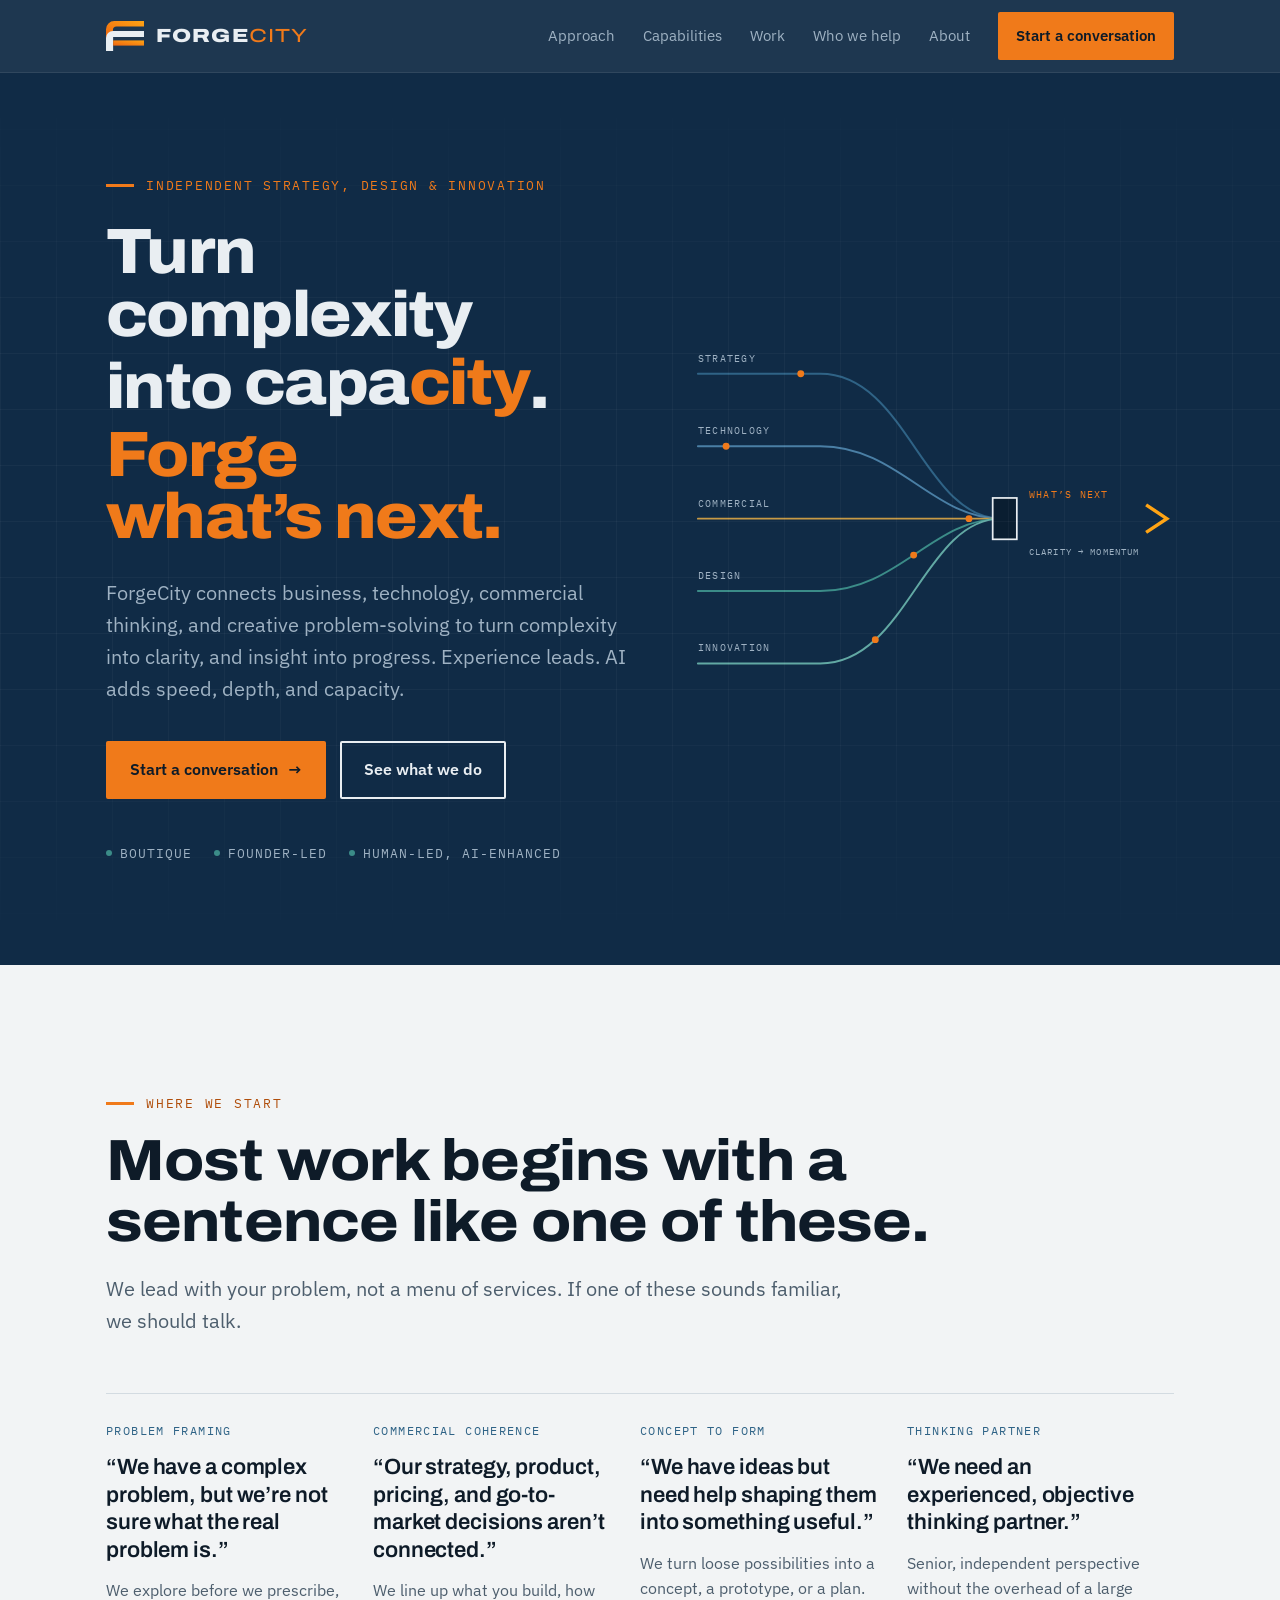
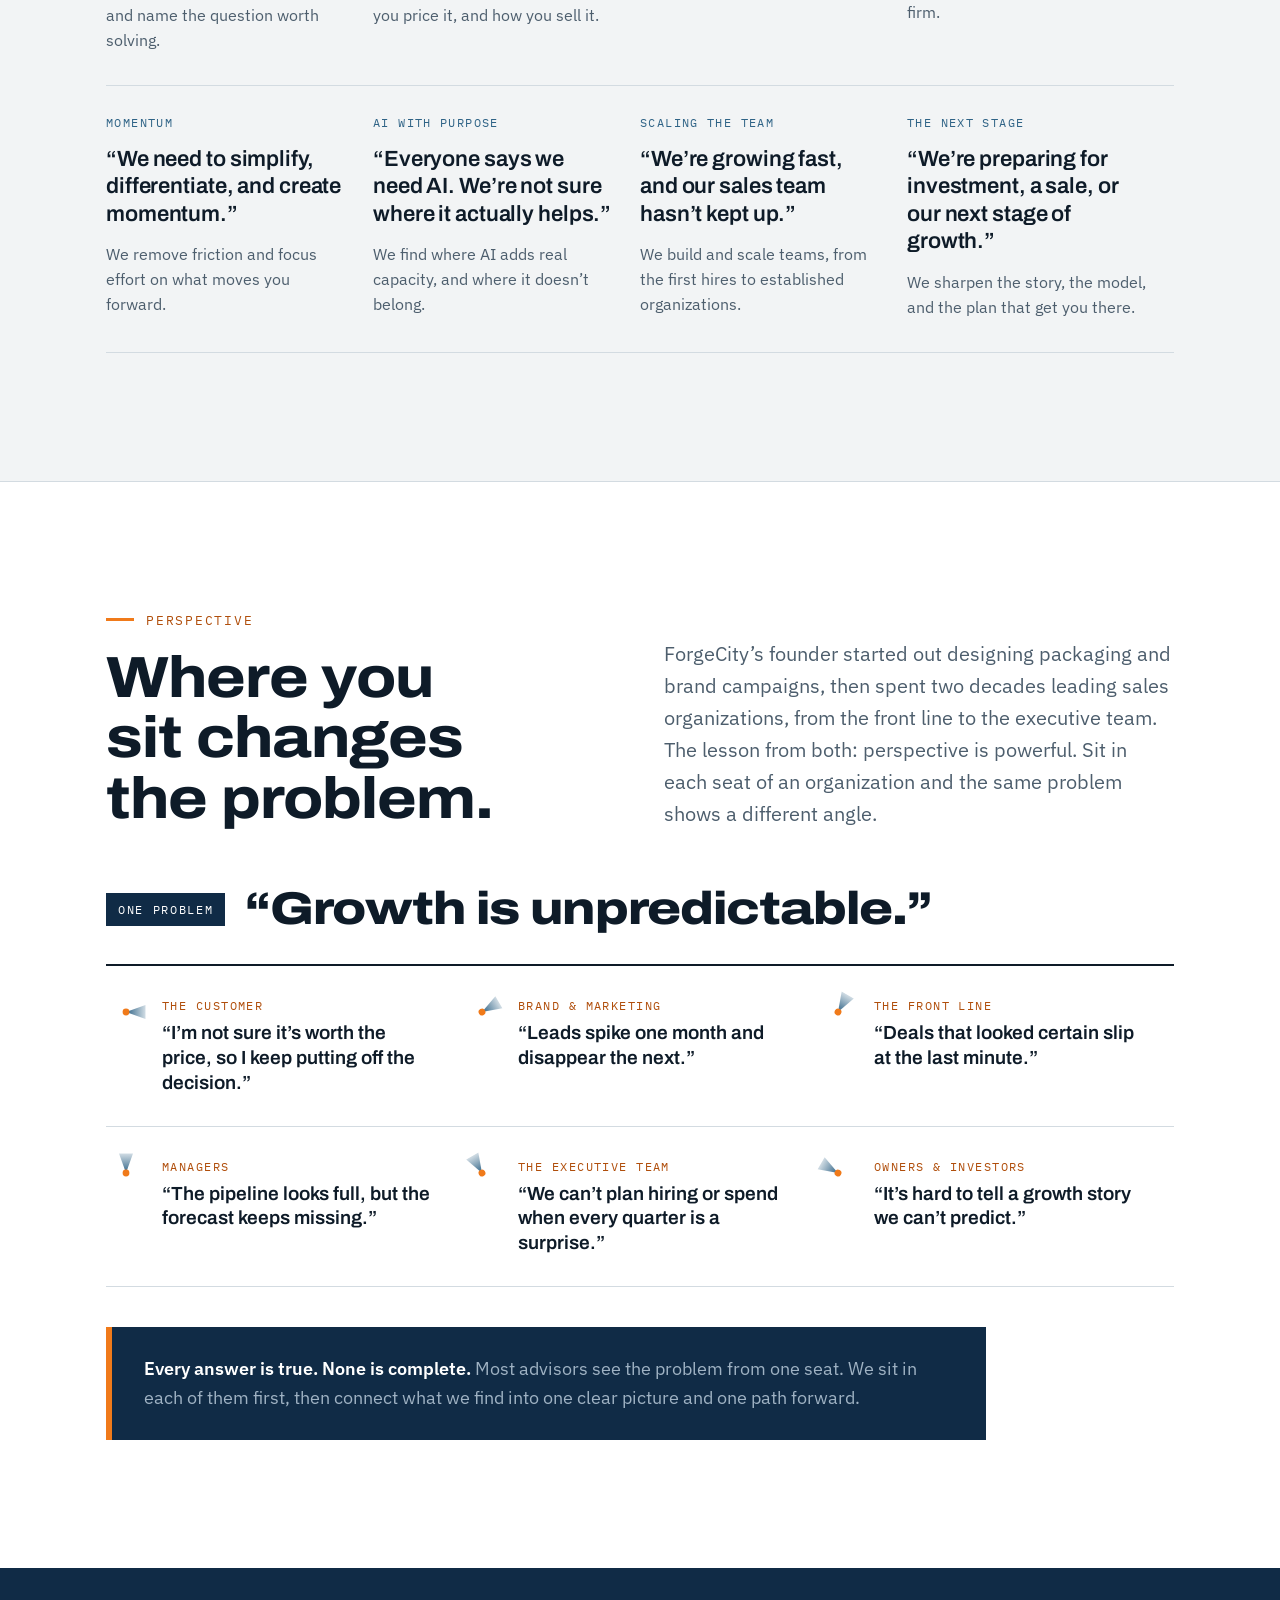
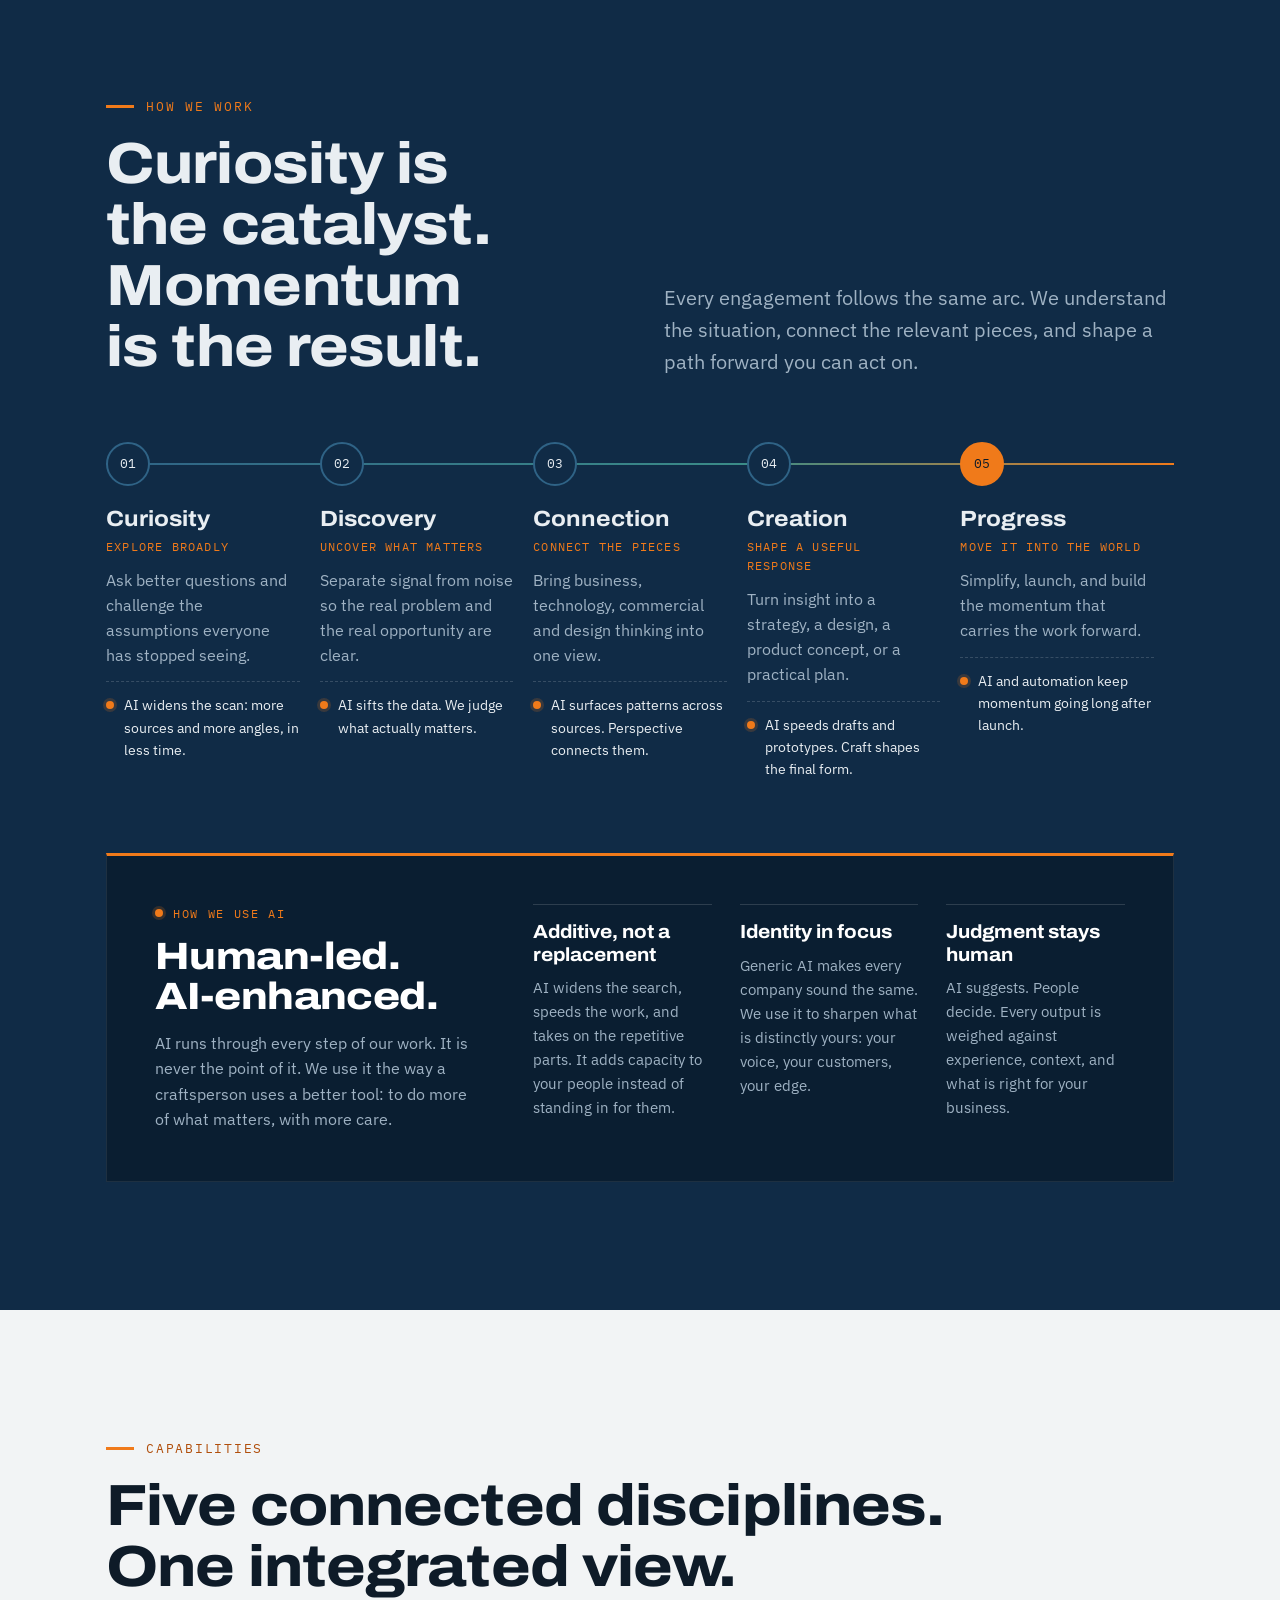
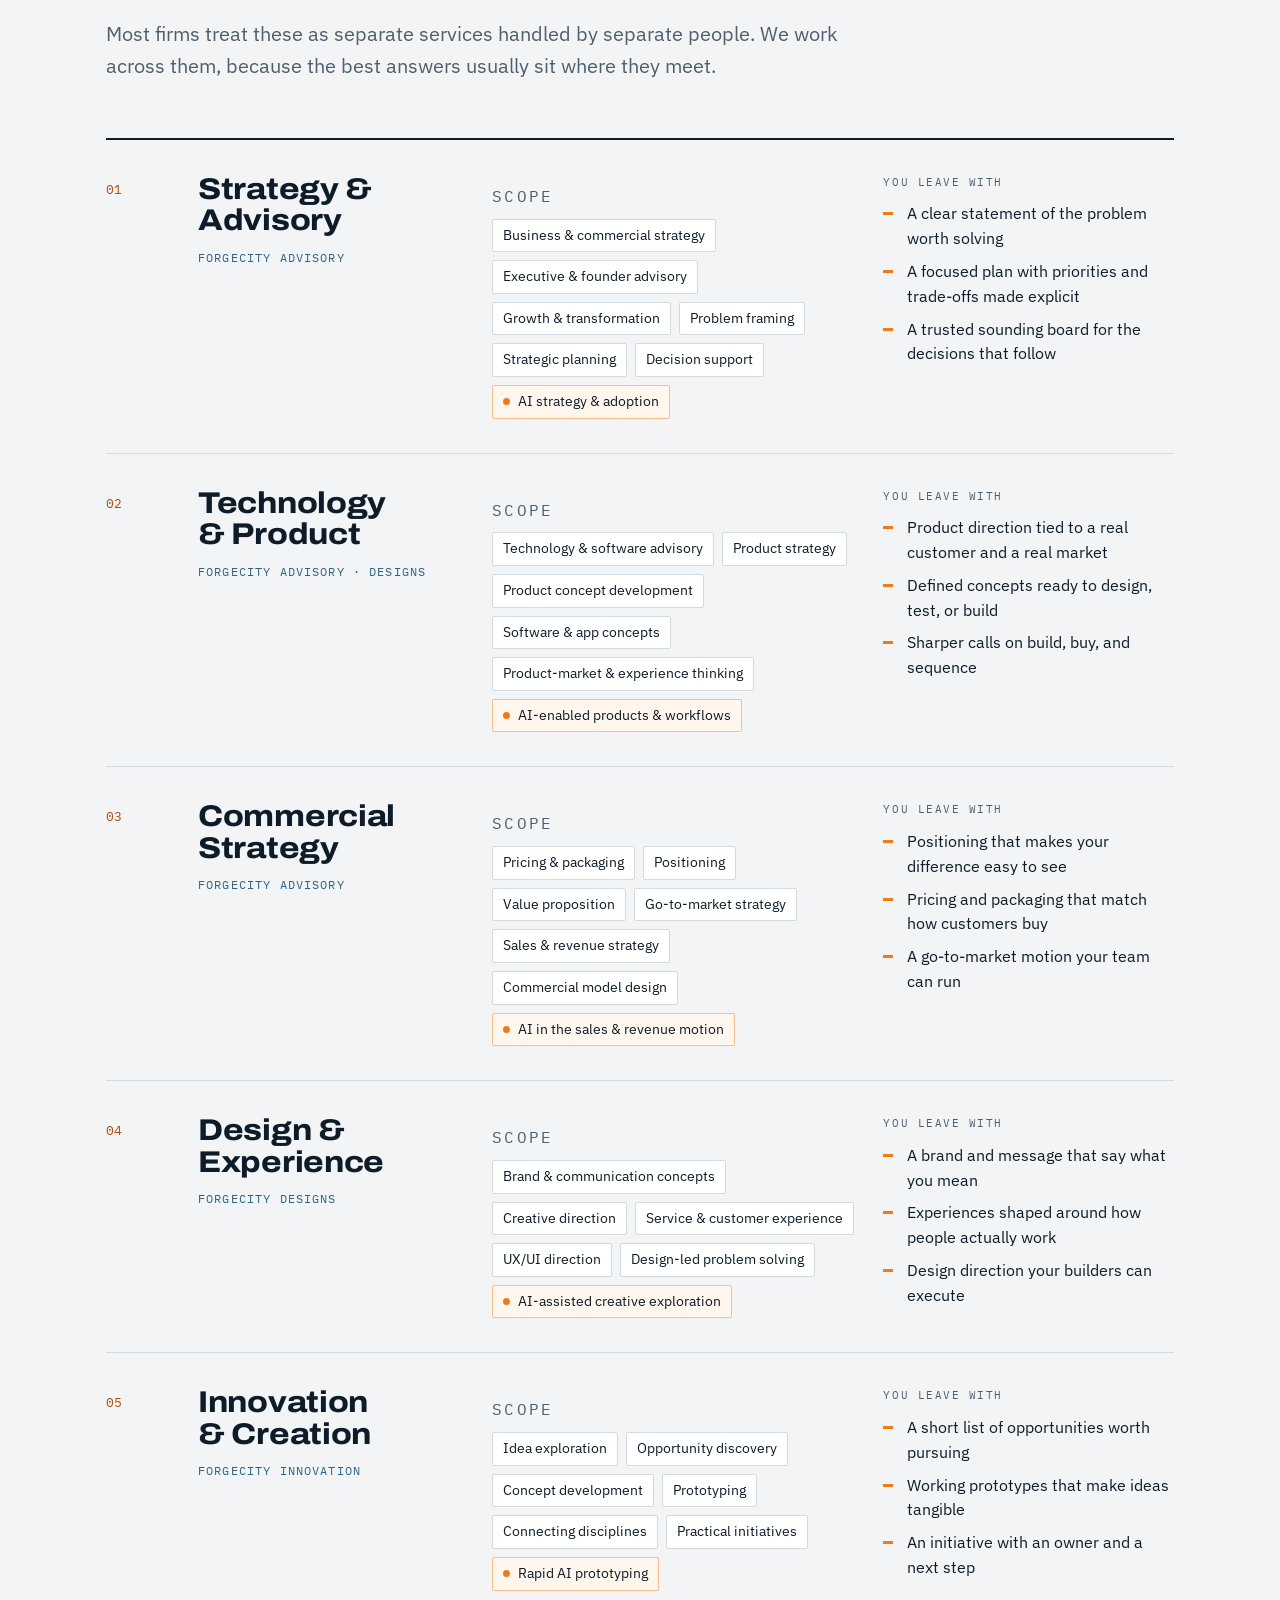
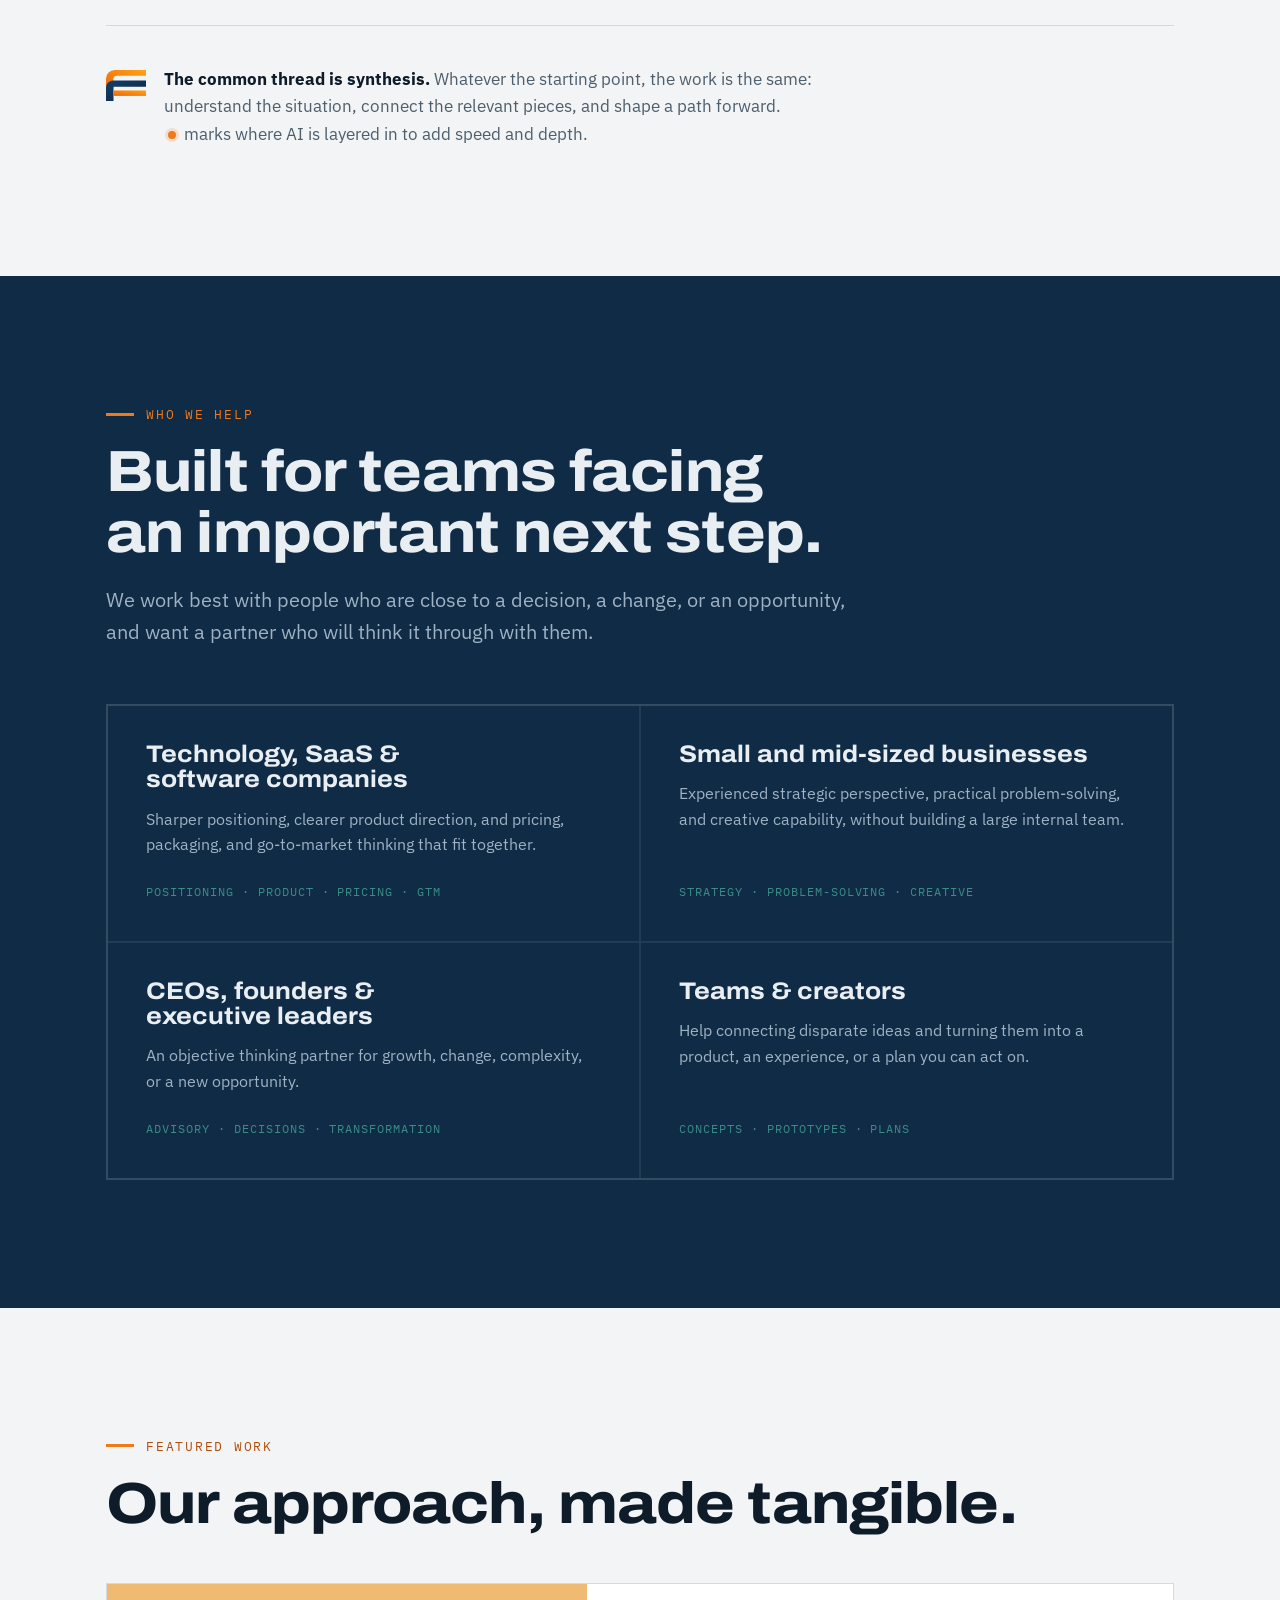
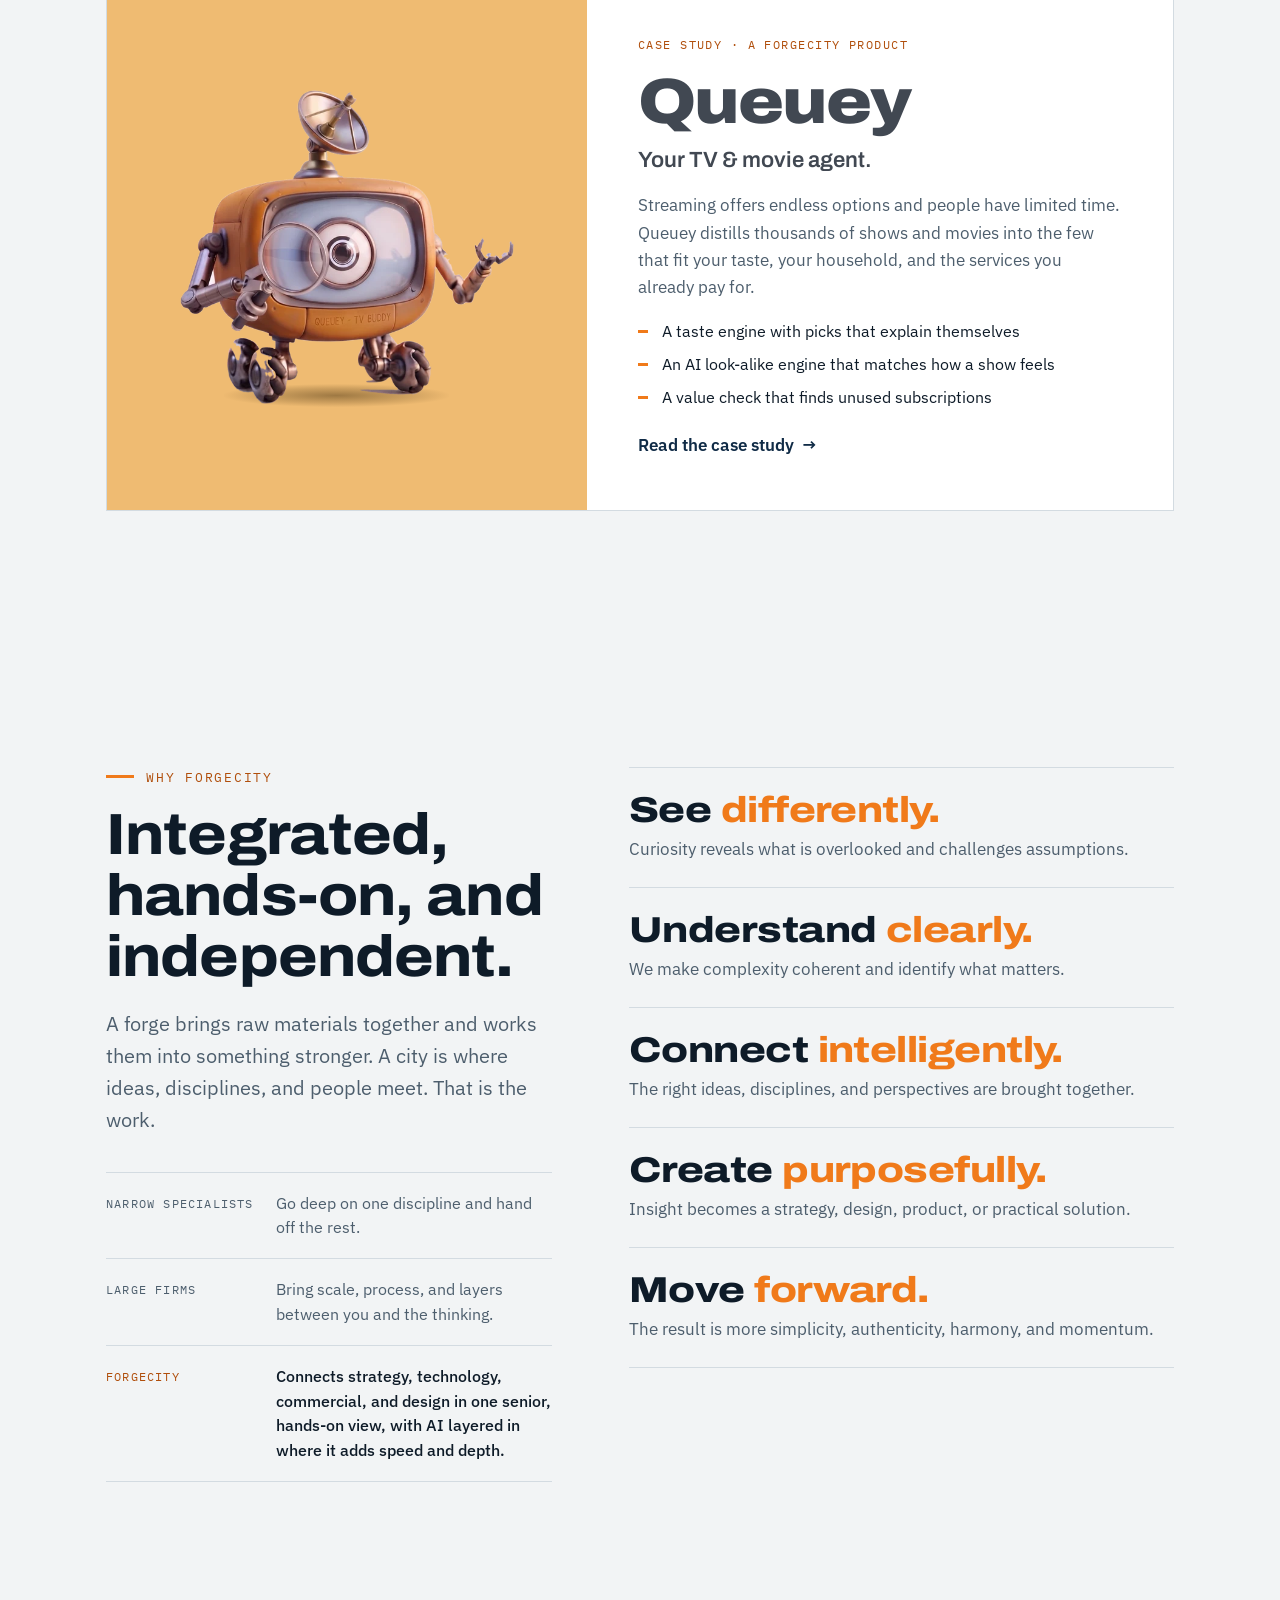
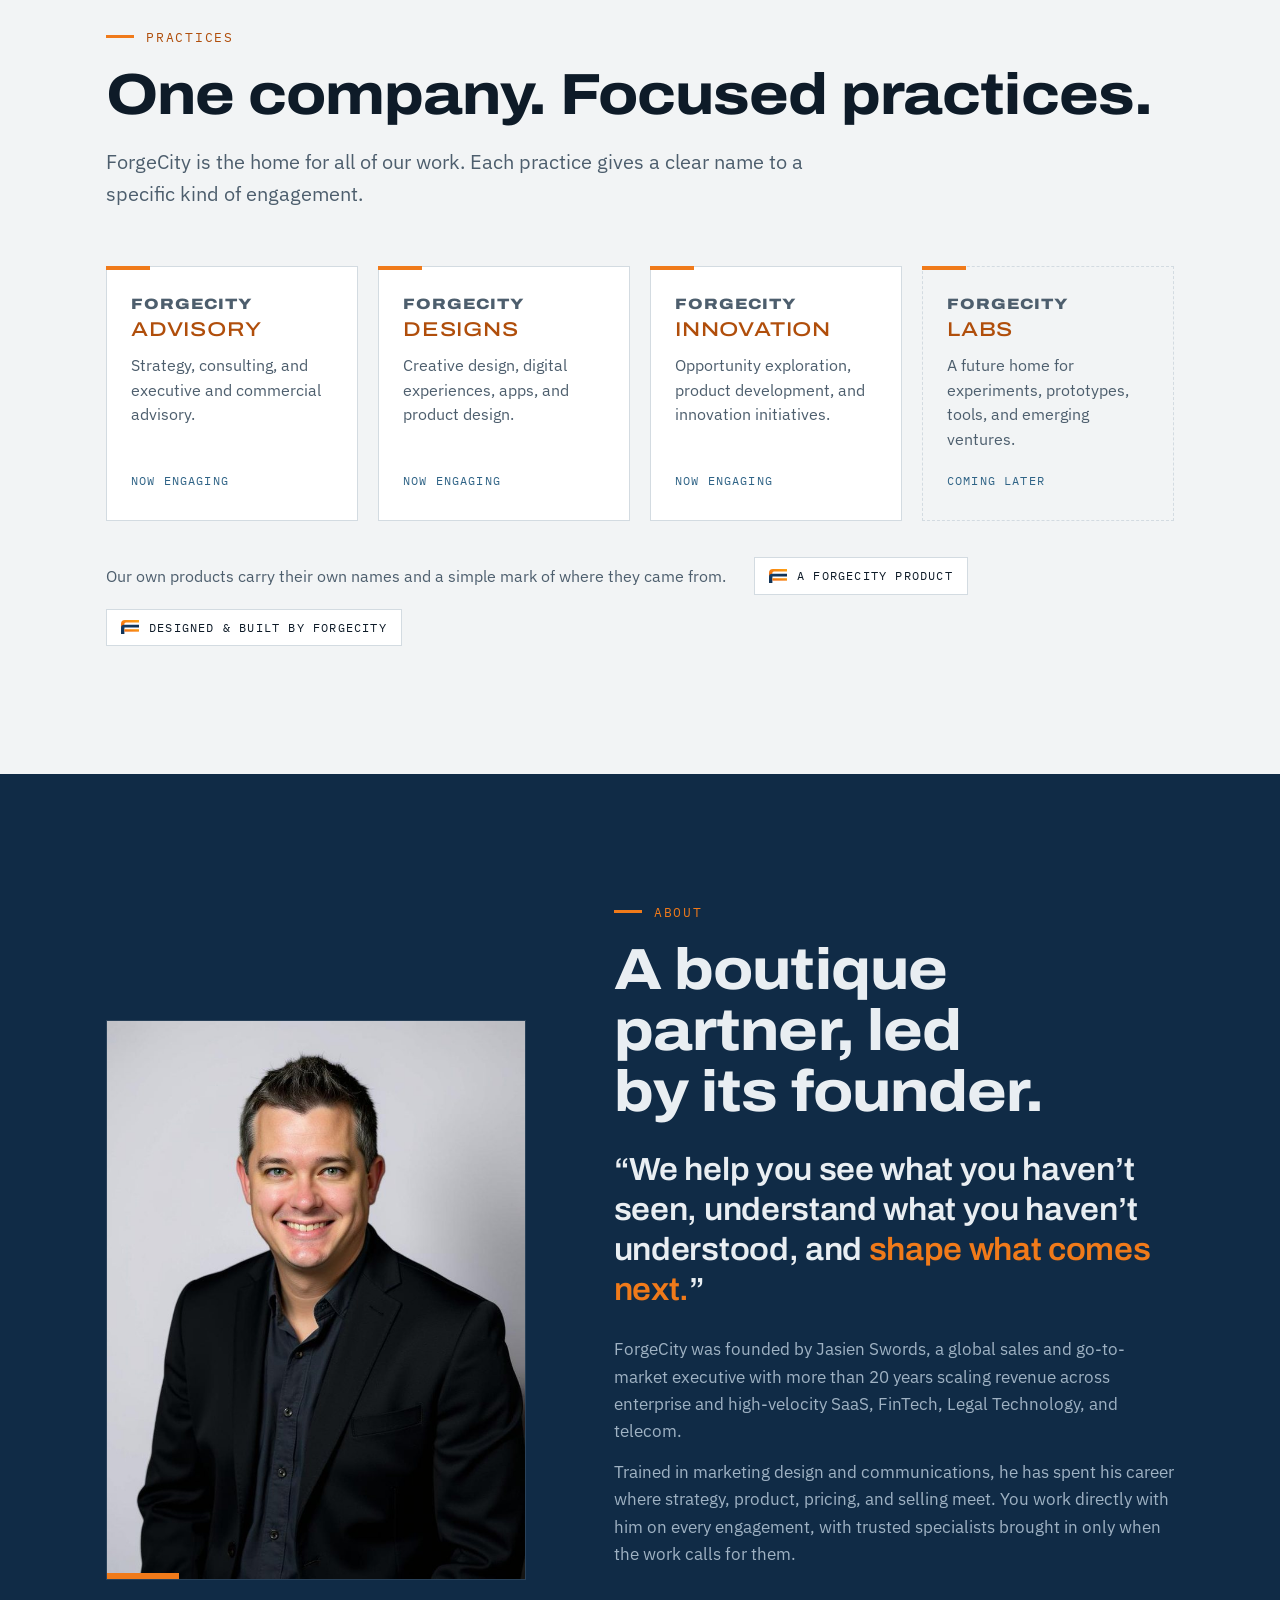
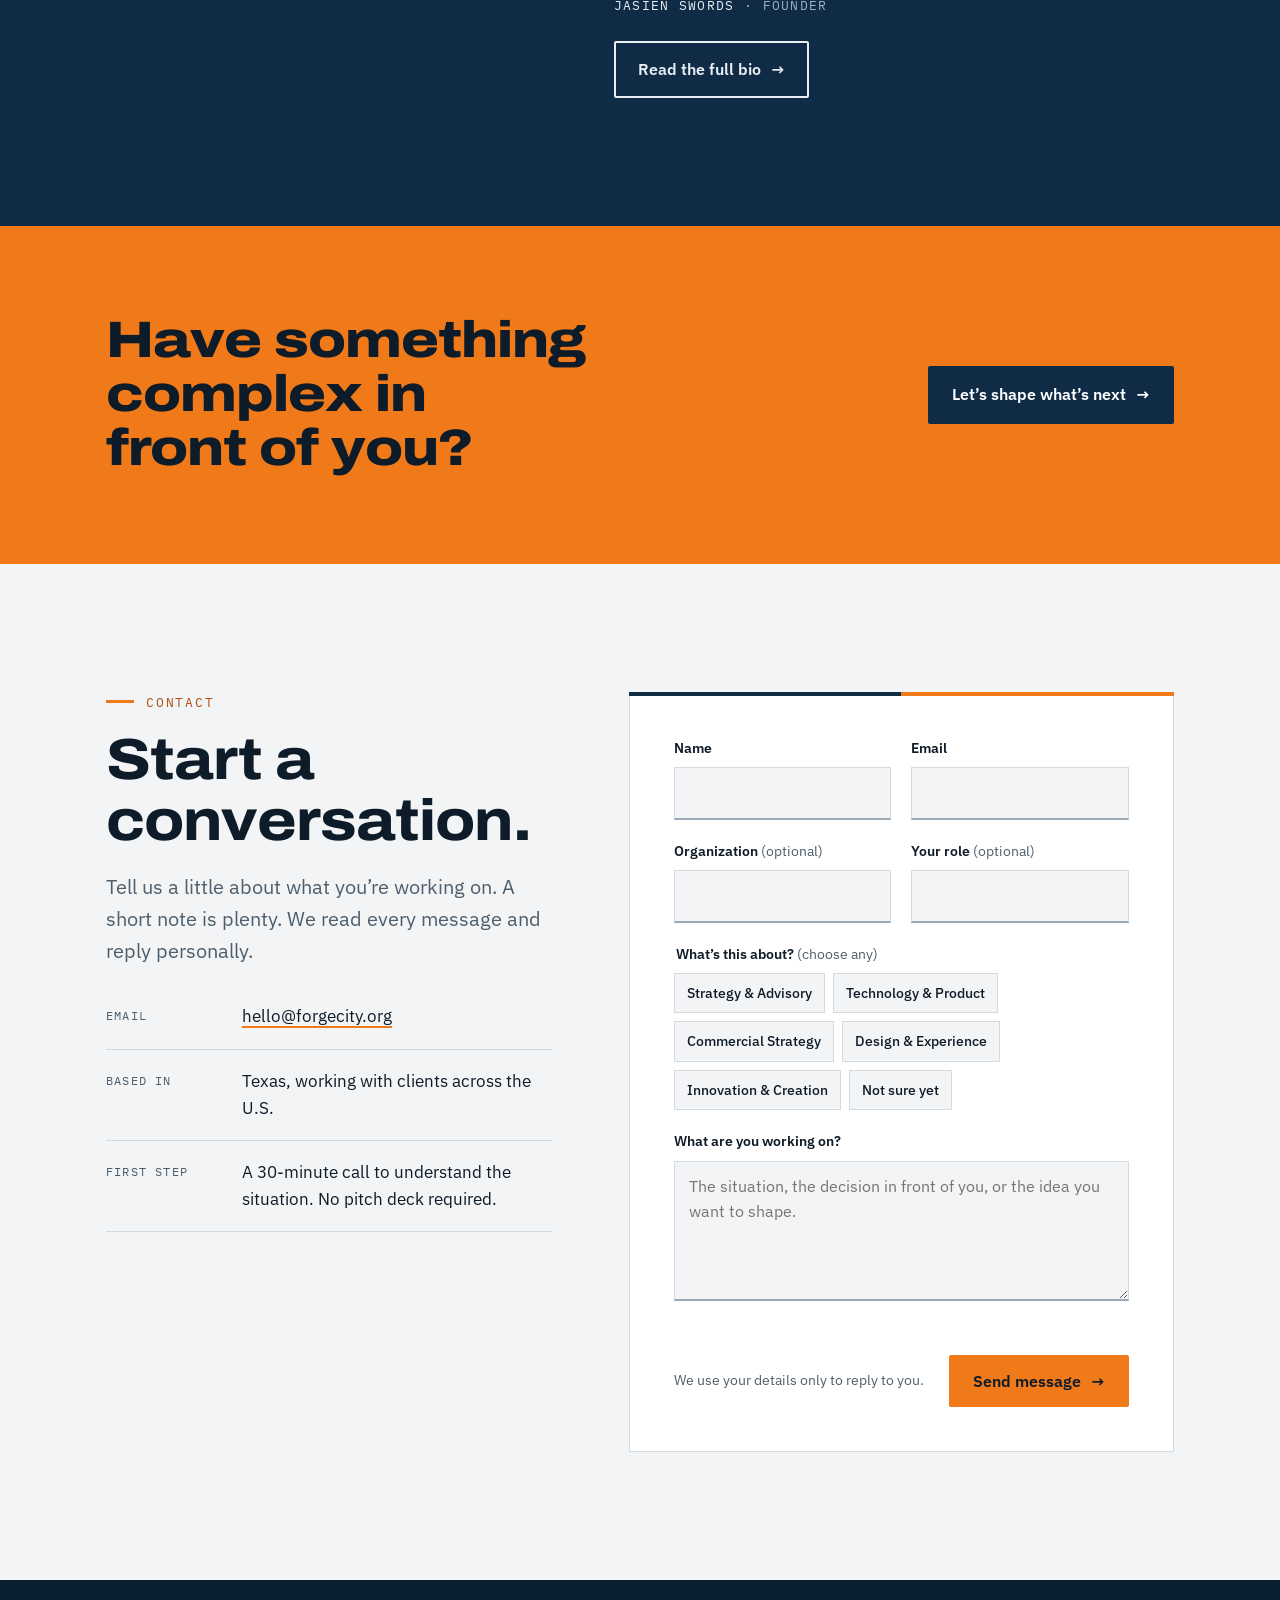
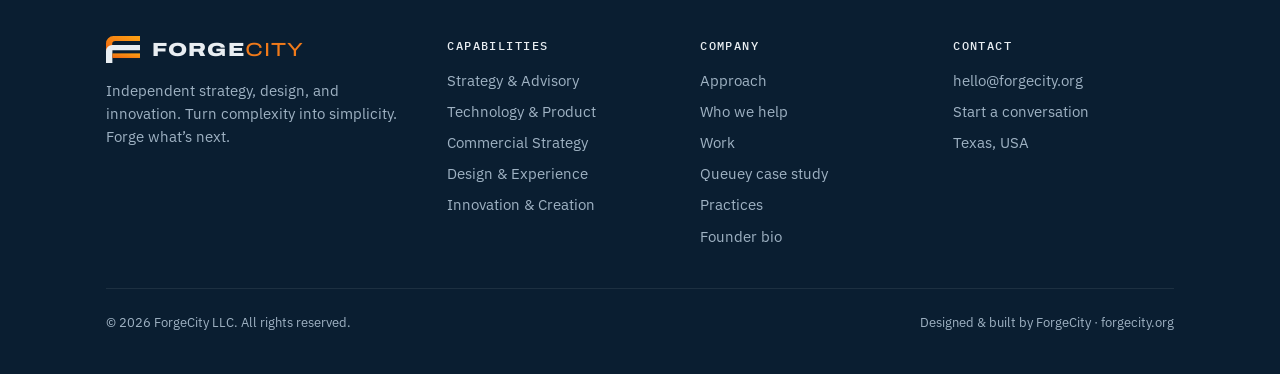
==== commit c09a8a8e: "Perspective: growth is unpredictable; line-of-sight cones Co-Authored-By: Claude Opus 5.5 <noreply@a" ====
--- a/index.html
+++ b/index.html
@@ -32,6 +32,7 @@
       <stop offset="0" stop-color="#14406B"/>
       <stop offset="1" stop-color="#0C2440"/>
     </linearGradient>
+    <linearGradient id="coneGrad" x1="0" y1="0" x2="1" y2="0"><stop offset="0" stop-color="#2F6386" stop-opacity="1"/><stop offset="1" stop-color="#2F6386" stop-opacity=".22"/></linearGradient>
     <symbol id="mono" viewBox="0 0 528 422">
       <path fill="url(#gOrange)" d="M0 240V115A115 115 0 0 1 115 0H528V76H146A50 50 0 0 0 96 126V240Z"/>
       <path fill="var(--mono-f, url(#gNavy))" d="M0 422V235A97 97 0 0 1 97 138H528V222H99V422Z"/>
@@ -182,16 +183,16 @@
 
     <div class="persp-problem">
       <span class="persp-tag">One problem</span>
-      <p>“Growth has stalled.”</p>
+      <p>“Growth is unpredictable.”</p>
     </div>
 
     <div class="seats">
-      <div class="seat"><svg class="angle" viewBox="0 0 40 40" aria-hidden="true"><circle cx="20" cy="20" r="3"/><line x1="20" y1="20" x2="38" y2="20"/></svg><span class="seat-name">The customer</span><p>“I can’t tell why this is worth the price, or how it’s different.”</p></div>
-      <div class="seat"><svg class="angle" viewBox="0 0 40 40" aria-hidden="true" style="--a:-30deg"><circle cx="20" cy="20" r="3"/><line x1="20" y1="20" x2="38" y2="20"/></svg><span class="seat-name">Brand &amp; marketing</span><p>“Our message isn’t landing, so we end up competing on features.”</p></div>
-      <div class="seat"><svg class="angle" viewBox="0 0 40 40" aria-hidden="true" style="--a:-60deg"><circle cx="20" cy="20" r="3"/><line x1="20" y1="20" x2="38" y2="20"/></svg><span class="seat-name">The front line</span><p>“Deals stall late, and pricing is hard to defend.”</p></div>
-      <div class="seat"><svg class="angle" viewBox="0 0 40 40" aria-hidden="true" style="--a:-90deg"><circle cx="20" cy="20" r="3"/><line x1="20" y1="20" x2="38" y2="20"/></svg><span class="seat-name">Managers</span><p>“The pipeline looks full, but the forecast keeps slipping.”</p></div>
-      <div class="seat"><svg class="angle" viewBox="0 0 40 40" aria-hidden="true" style="--a:-120deg"><circle cx="20" cy="20" r="3"/><line x1="20" y1="20" x2="38" y2="20"/></svg><span class="seat-name">The executive team</span><p>“Every new dollar of growth costs more than the last.”</p></div>
-      <div class="seat"><svg class="angle" viewBox="0 0 40 40" aria-hidden="true" style="--a:-150deg"><circle cx="20" cy="20" r="3"/><line x1="20" y1="20" x2="38" y2="20"/></svg><span class="seat-name">Owners &amp; investors</span><p>“The growth story won’t carry us to the next stage.”</p></div>
+      <div class="seat"><svg class="angle" viewBox="0 0 40 40" aria-hidden="true"><path class="cone" d="M20 20 L39.5 13 L39.5 27 Z"/><circle cx="20" cy="20" r="3.4"/></svg><span class="seat-name">The customer</span><p>“I’m not sure it’s worth the price, so I keep putting off the decision.”</p></div>
+      <div class="seat"><svg class="angle" viewBox="0 0 40 40" aria-hidden="true" style="--a:-30deg"><path class="cone" d="M20 20 L39.5 13 L39.5 27 Z"/><circle cx="20" cy="20" r="3.4"/></svg><span class="seat-name">Brand &amp; marketing</span><p>“Leads spike one month and disappear the next.”</p></div>
+      <div class="seat"><svg class="angle" viewBox="0 0 40 40" aria-hidden="true" style="--a:-60deg"><path class="cone" d="M20 20 L39.5 13 L39.5 27 Z"/><circle cx="20" cy="20" r="3.4"/></svg><span class="seat-name">The front line</span><p>“Deals that looked certain slip at the last minute.”</p></div>
+      <div class="seat"><svg class="angle" viewBox="0 0 40 40" aria-hidden="true" style="--a:-90deg"><path class="cone" d="M20 20 L39.5 13 L39.5 27 Z"/><circle cx="20" cy="20" r="3.4"/></svg><span class="seat-name">Managers</span><p>“The pipeline looks full, but the forecast keeps missing.”</p></div>
+      <div class="seat"><svg class="angle" viewBox="0 0 40 40" aria-hidden="true" style="--a:-120deg"><path class="cone" d="M20 20 L39.5 13 L39.5 27 Z"/><circle cx="20" cy="20" r="3.4"/></svg><span class="seat-name">The executive team</span><p>“We can’t plan hiring or spend when every quarter is a surprise.”</p></div>
+      <div class="seat"><svg class="angle" viewBox="0 0 40 40" aria-hidden="true" style="--a:-150deg"><path class="cone" d="M20 20 L39.5 13 L39.5 27 Z"/><circle cx="20" cy="20" r="3.4"/></svg><span class="seat-name">Owners &amp; investors</span><p>“It’s hard to tell a growth story we can’t predict.”</p></div>
     </div>
 
     <div class="persp-close">
--- a/site.css
+++ b/site.css
@@ -120,7 +120,7 @@
 .seat{padding:26px 28px 30px 0;border-bottom:1px solid var(--rule);display:grid;grid-template-columns:40px 1fr;gap:6px 16px;align-content:start}
 .seat .angle{width:40px;height:40px;grid-row:1/3;transform:rotate(var(--a,0deg));transition:transform .4s}
 .seat .angle circle{fill:var(--forge)}
-.seat .angle line{stroke:var(--mineral);stroke-width:2.5;stroke-linecap:round}
+.seat .angle .cone{fill:url(#coneGrad)}
 .seat:hover .angle{transform:rotate(calc(var(--a,0deg) - 15deg))}
 .seat-name{font-family:var(--font-mono);font-size:12px;letter-spacing:.12em;text-transform:uppercase;color:var(--forge-ink);padding-top:4px}
 .seat p{font-family:var(--font-display);font-size:19px;font-weight:600;line-height:1.3;color:var(--ink)}
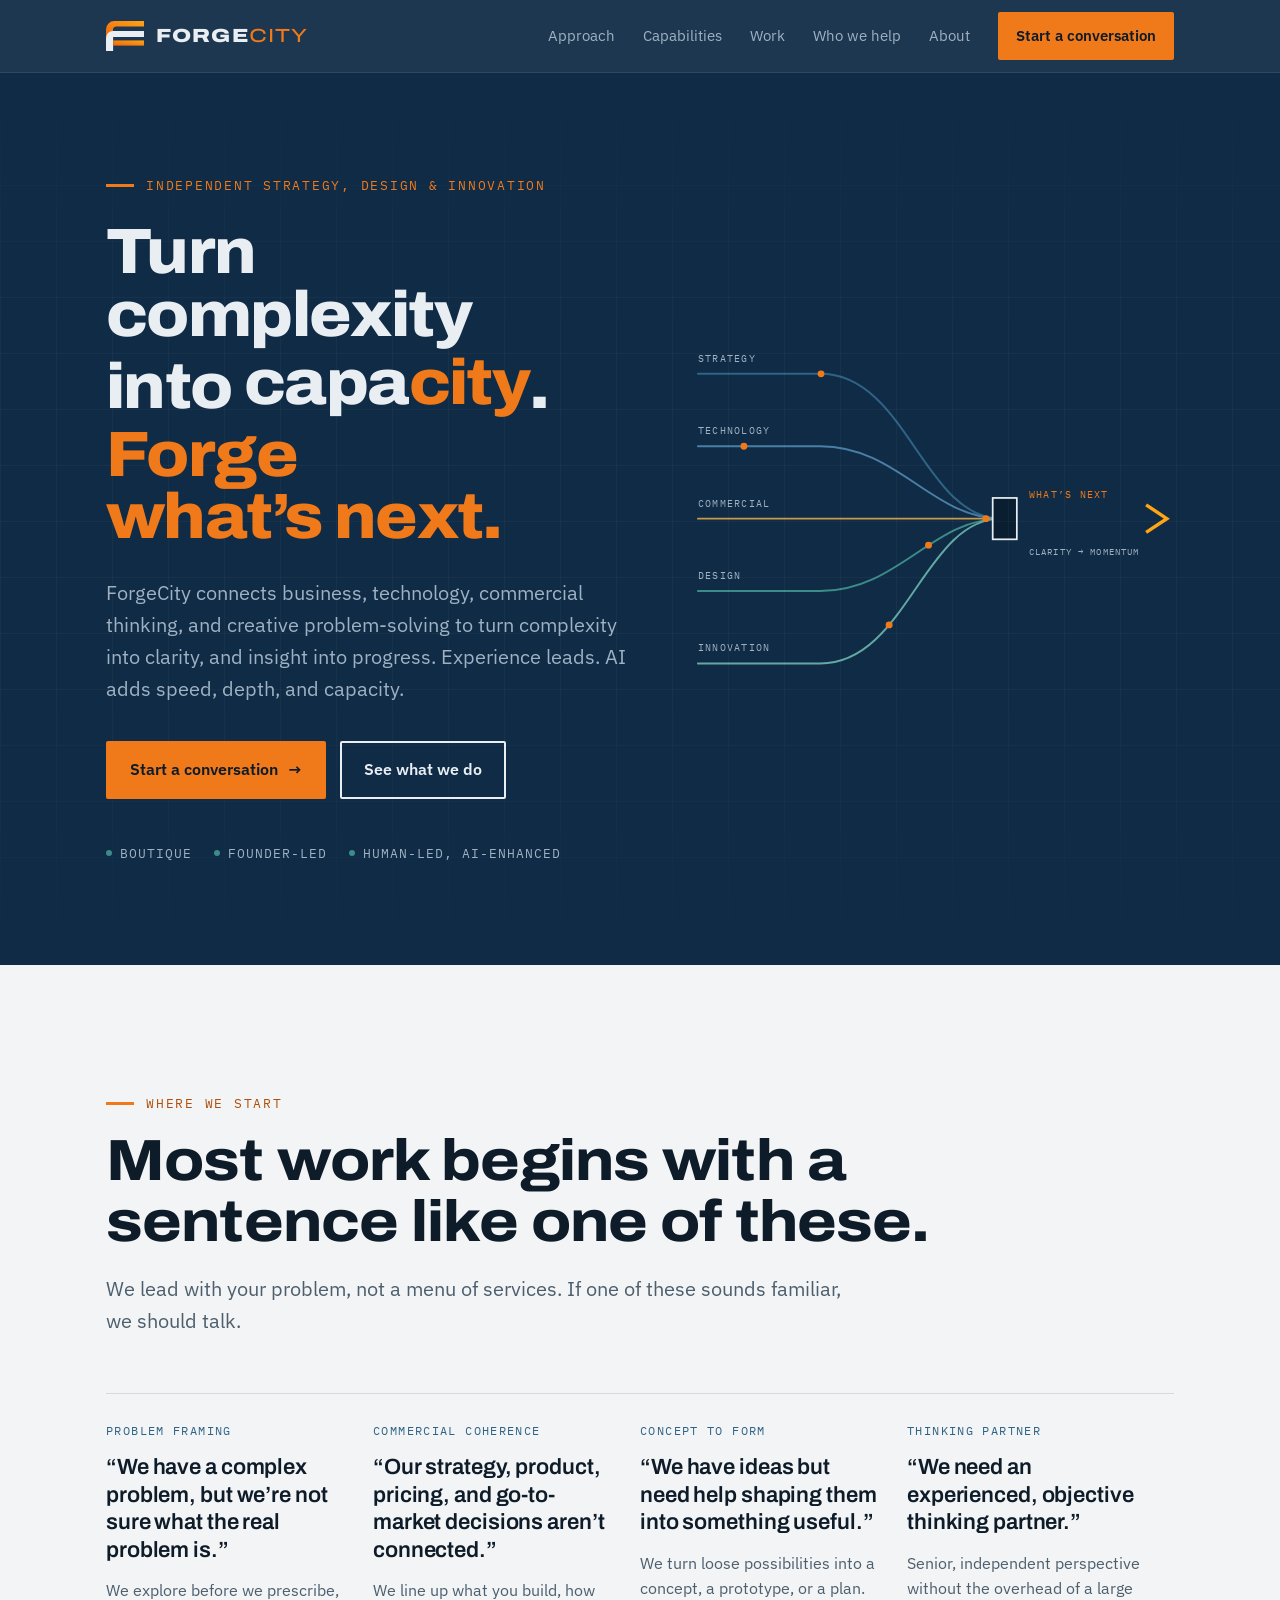
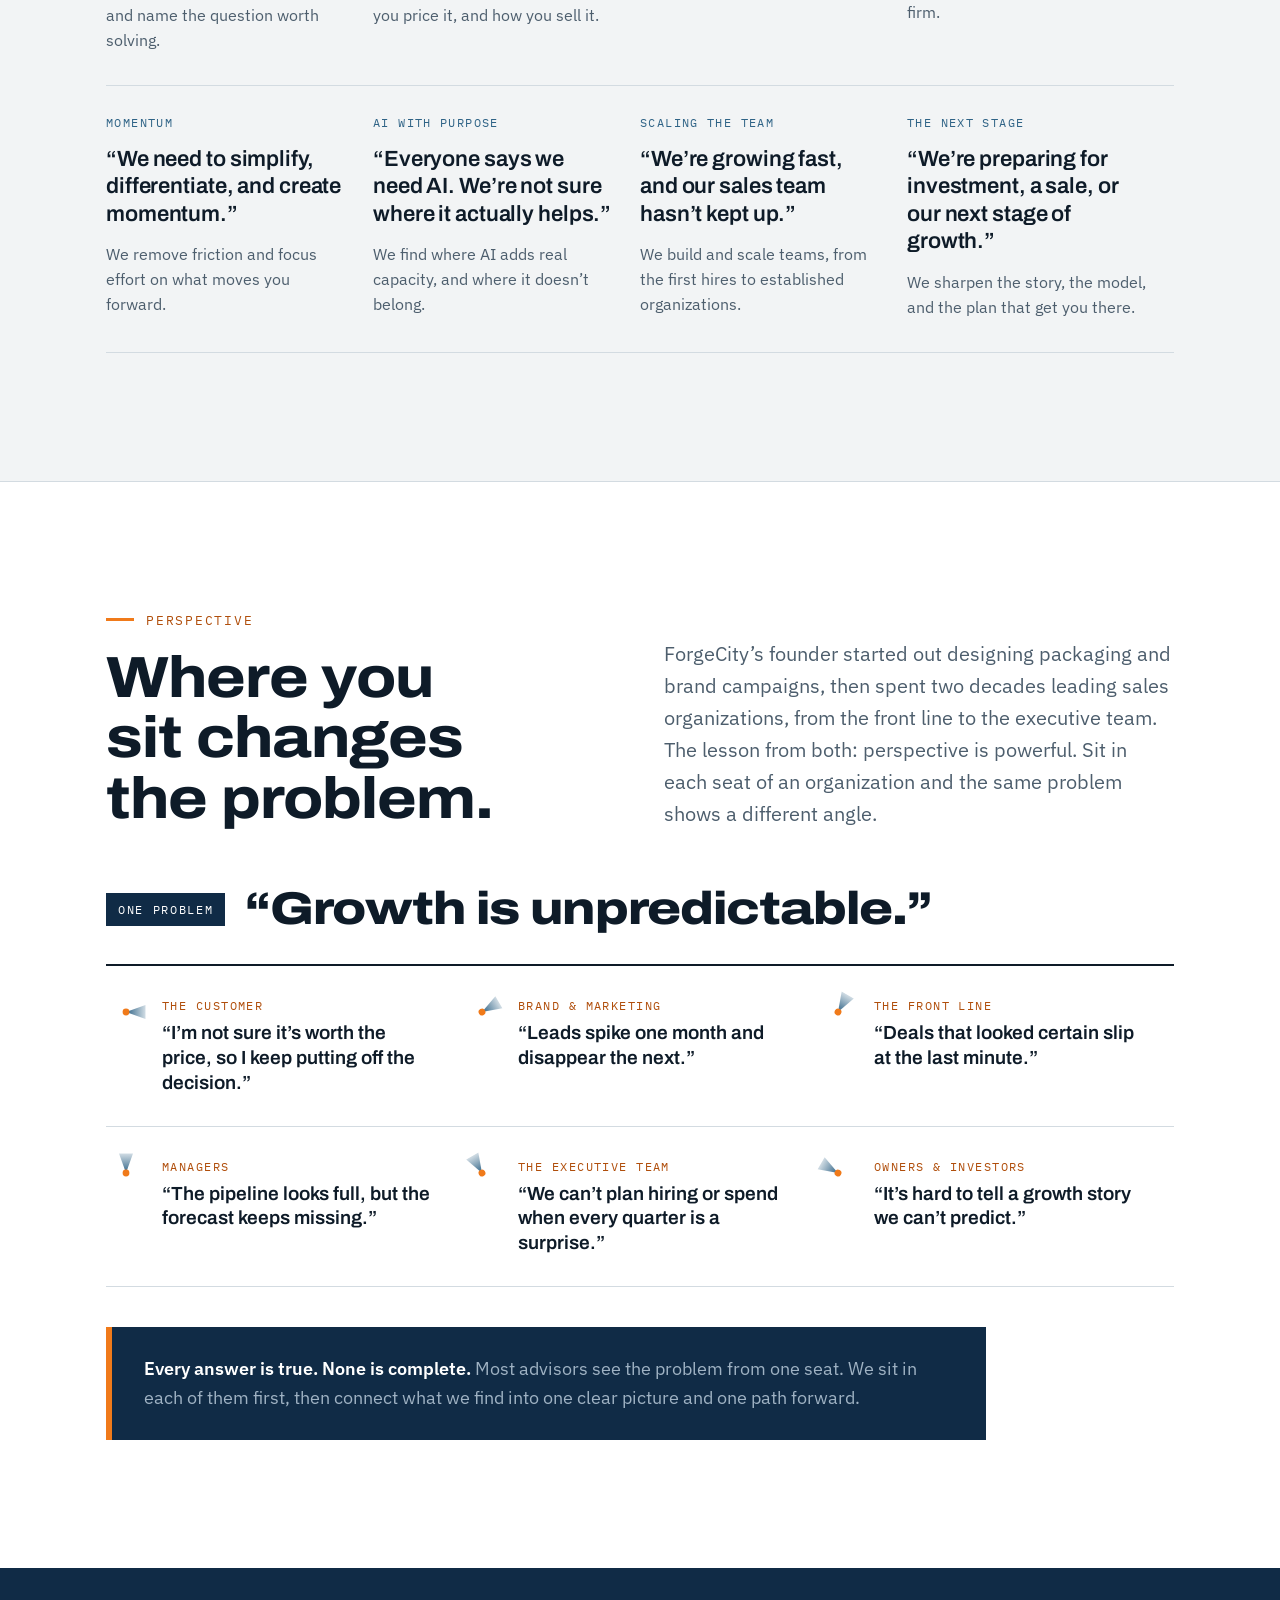
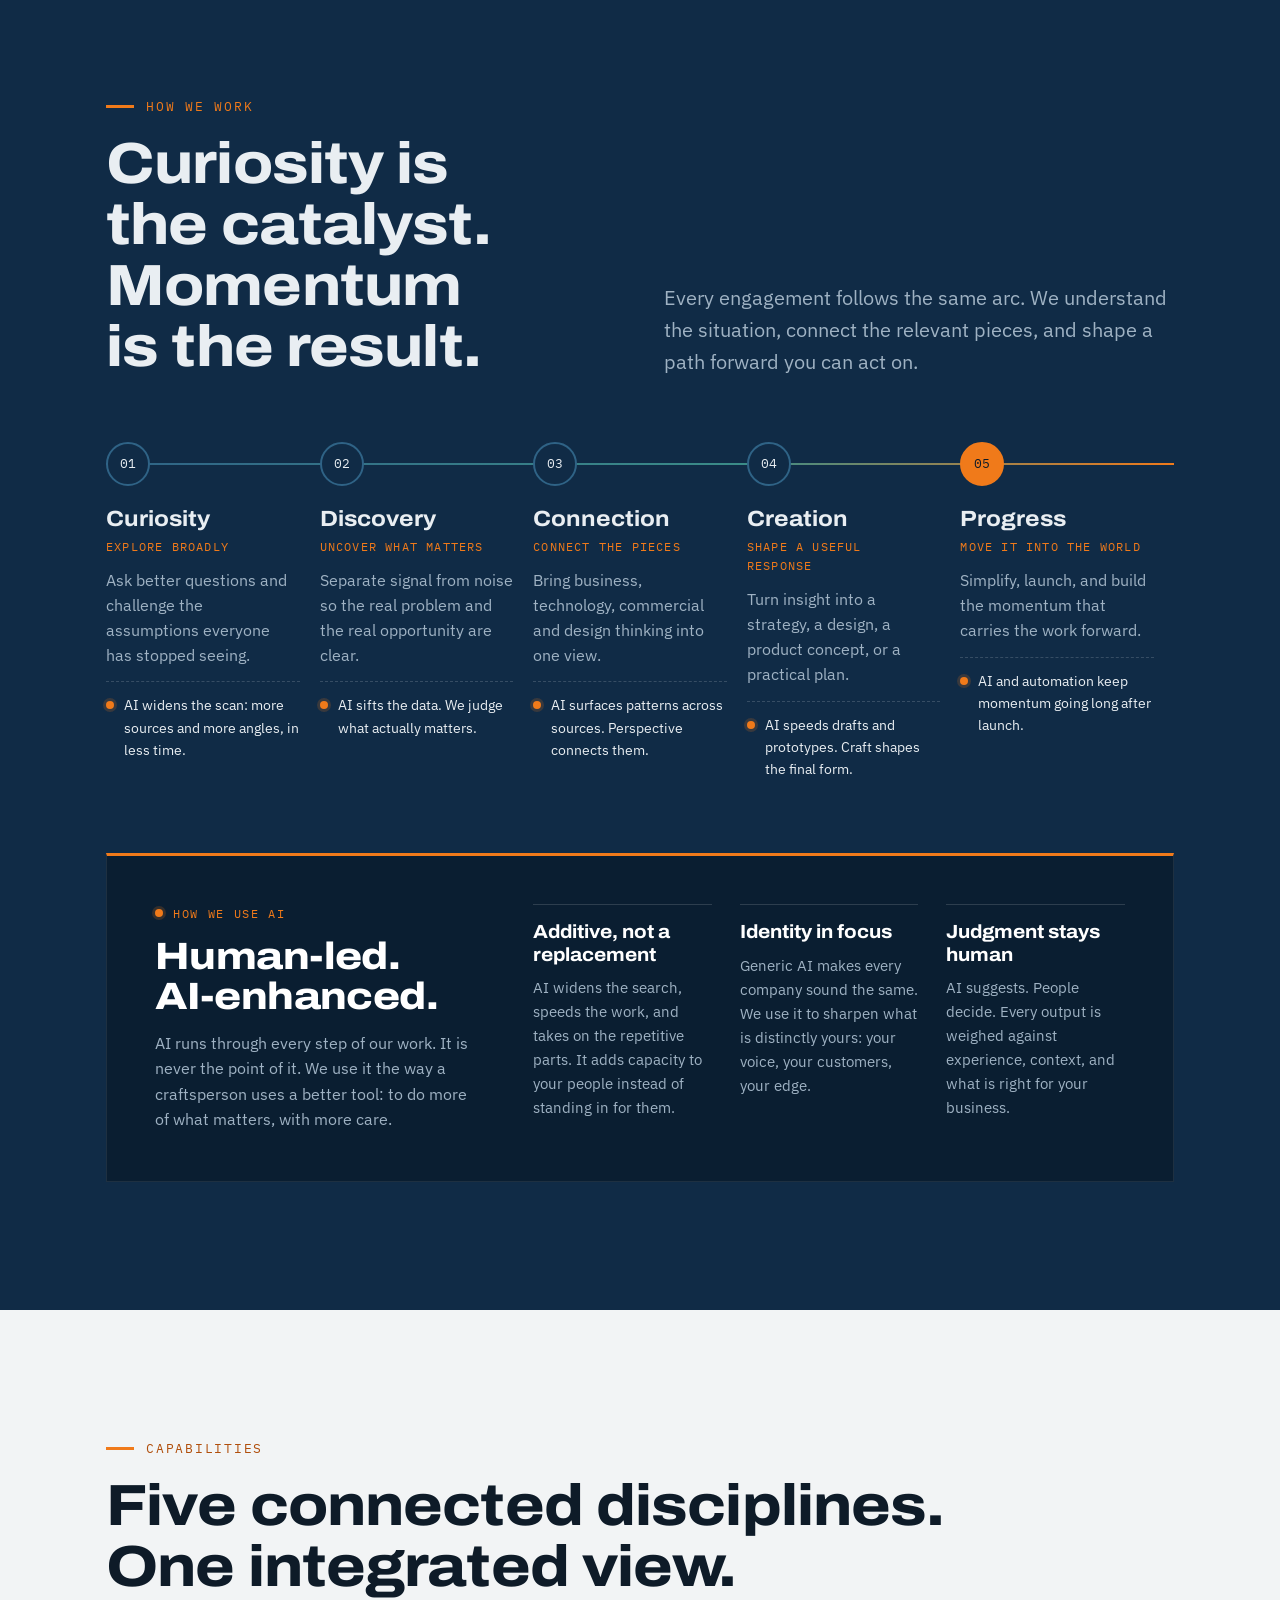
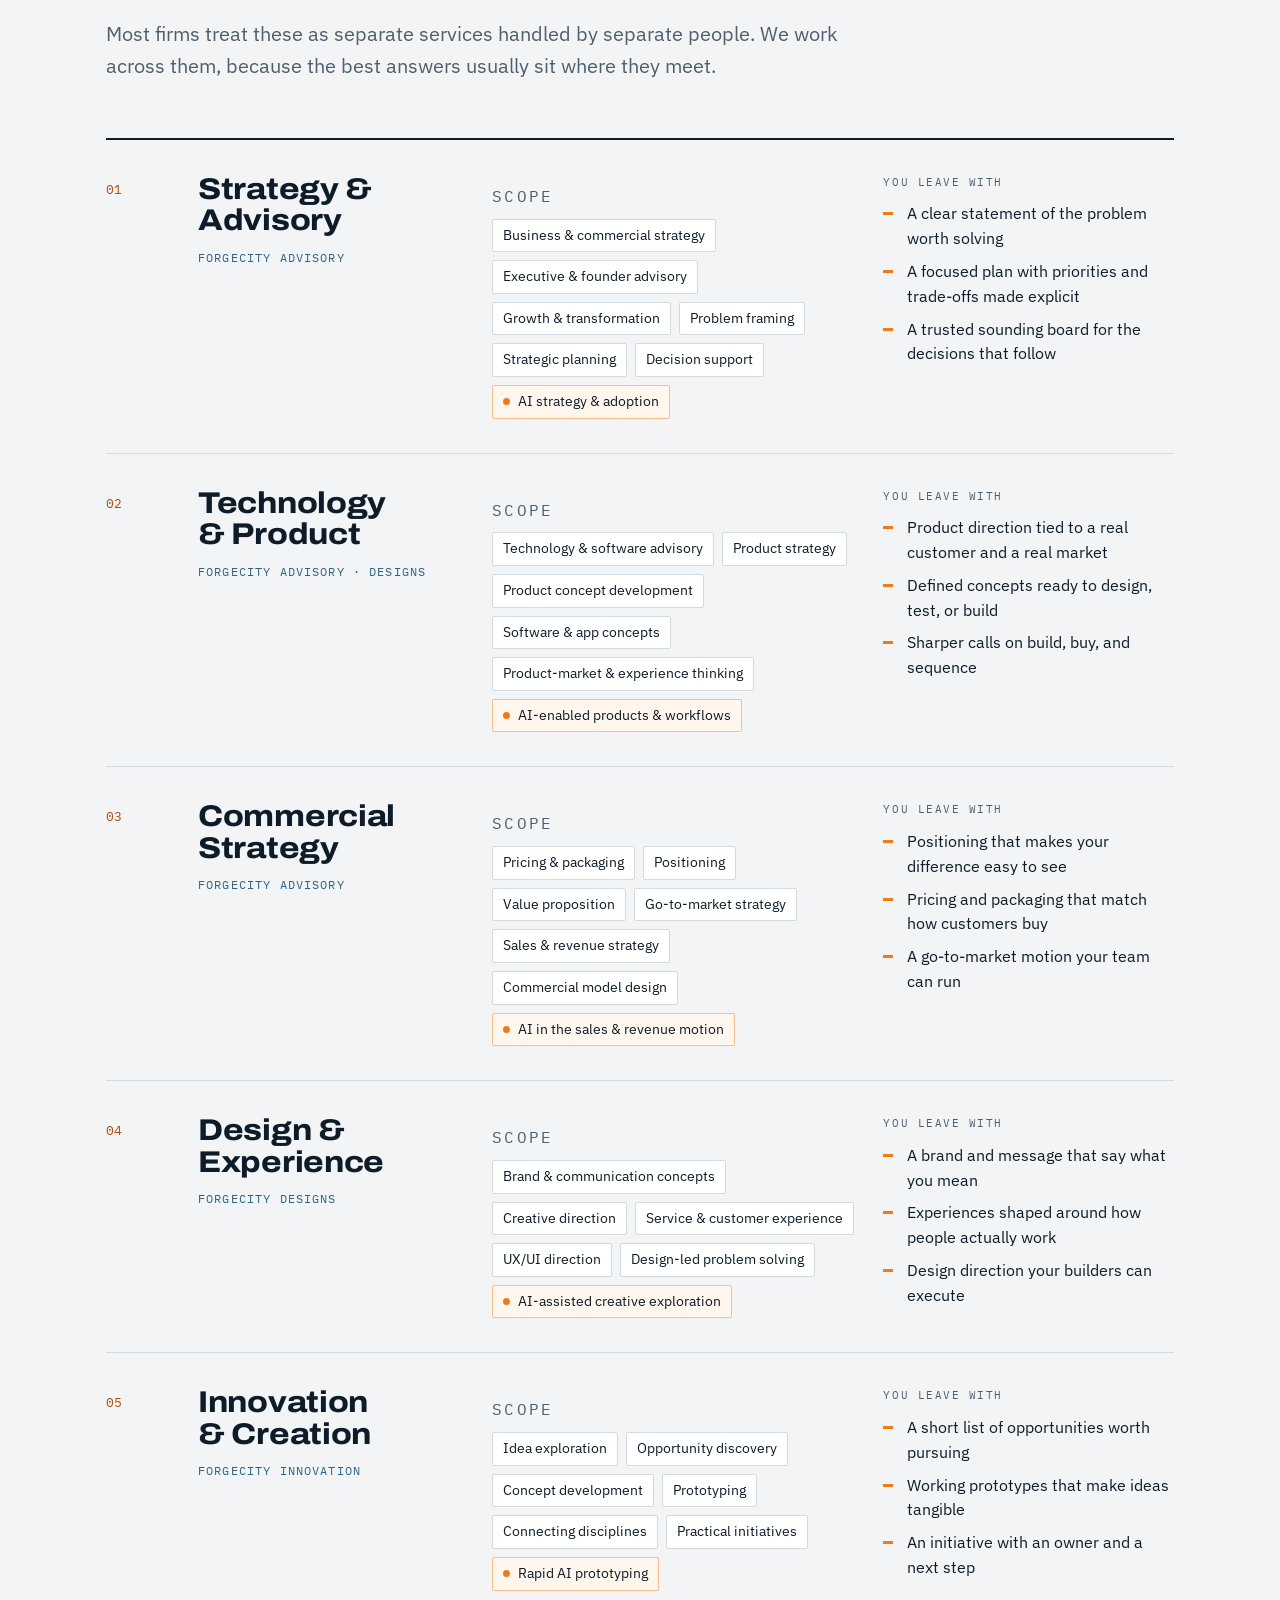
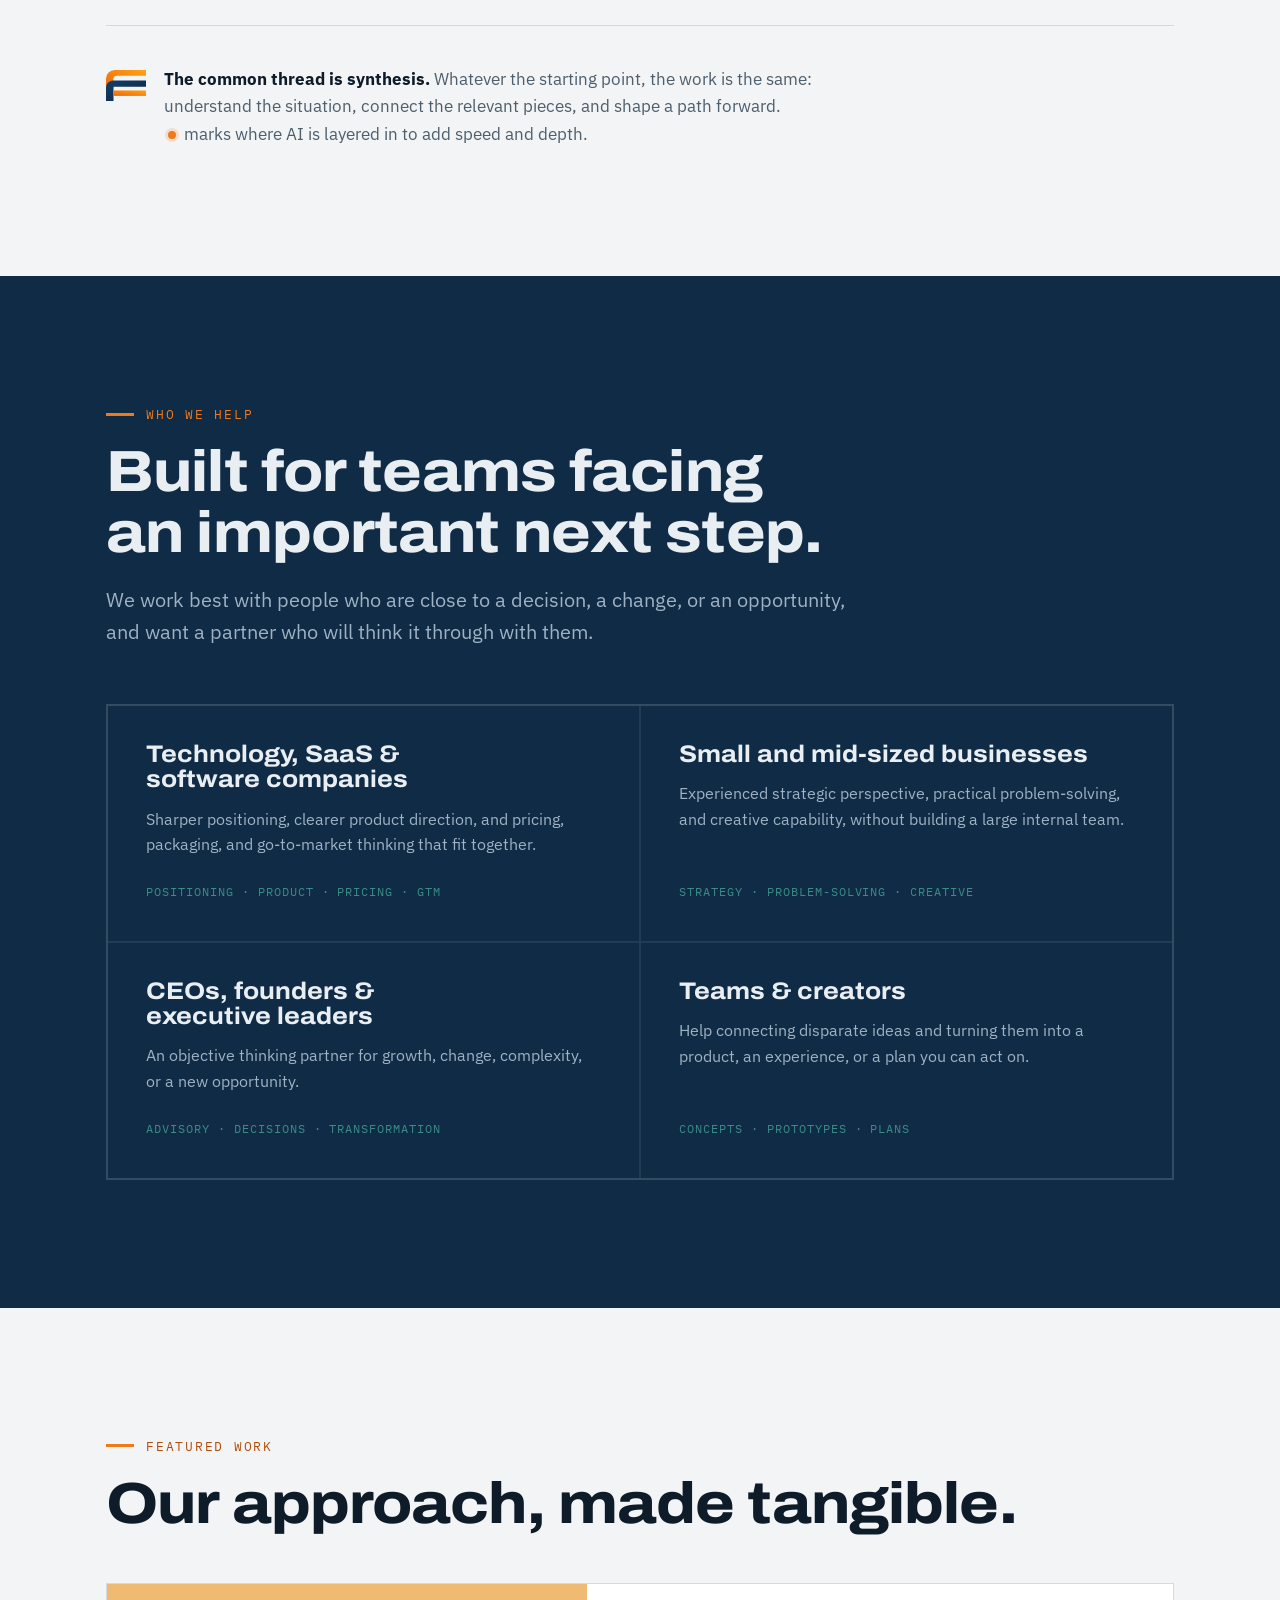
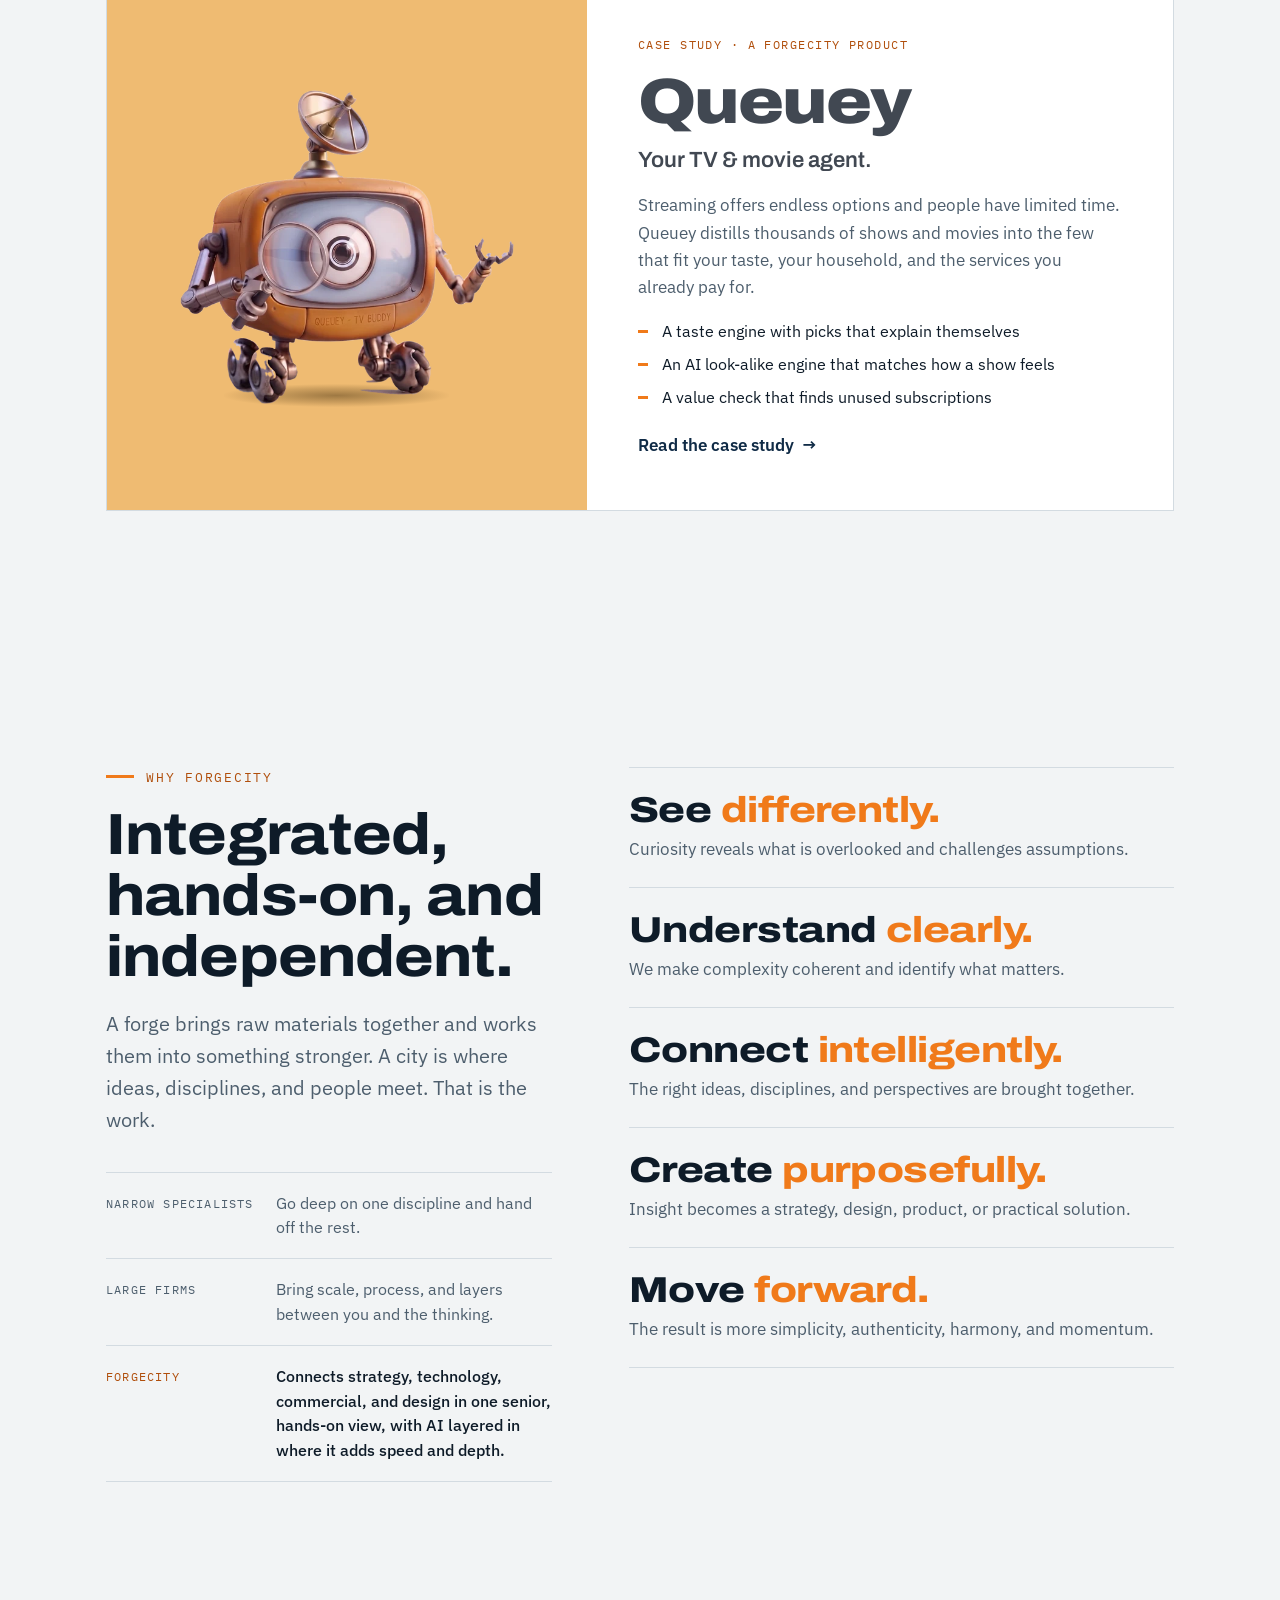
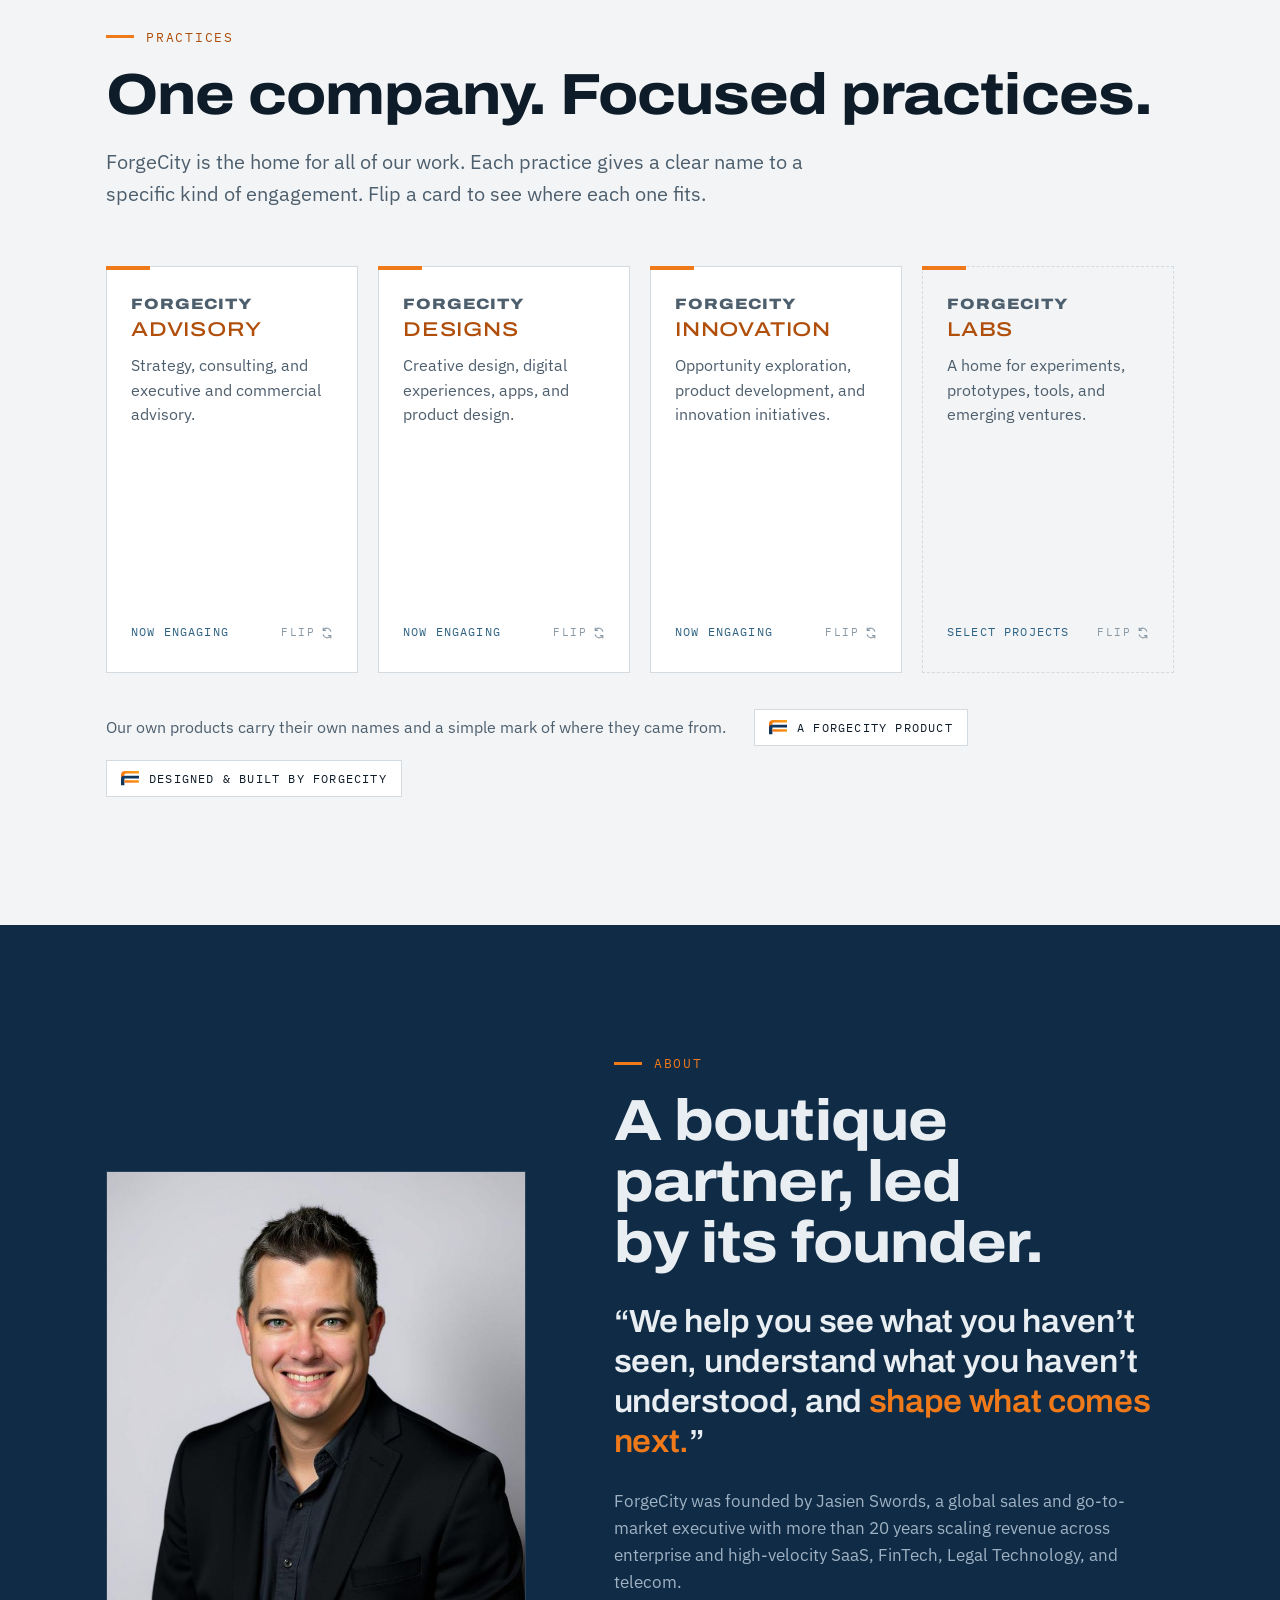
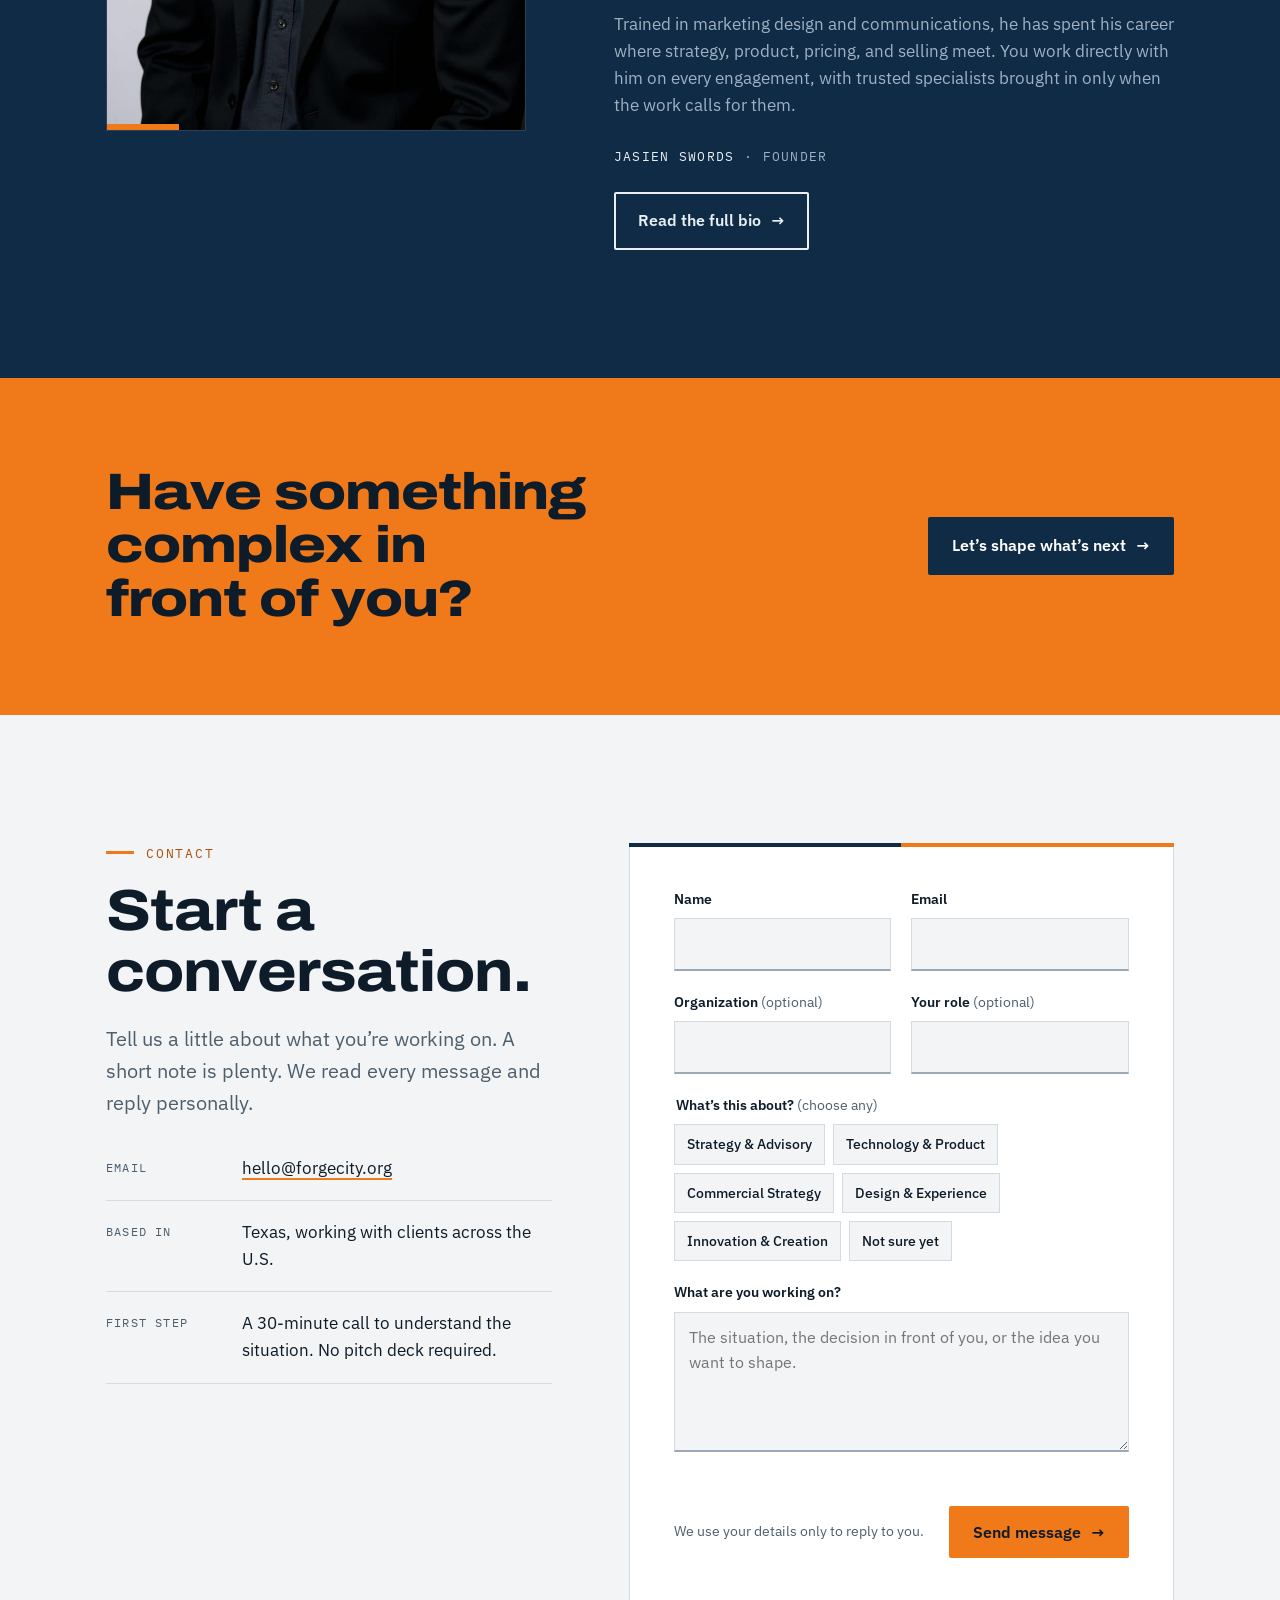
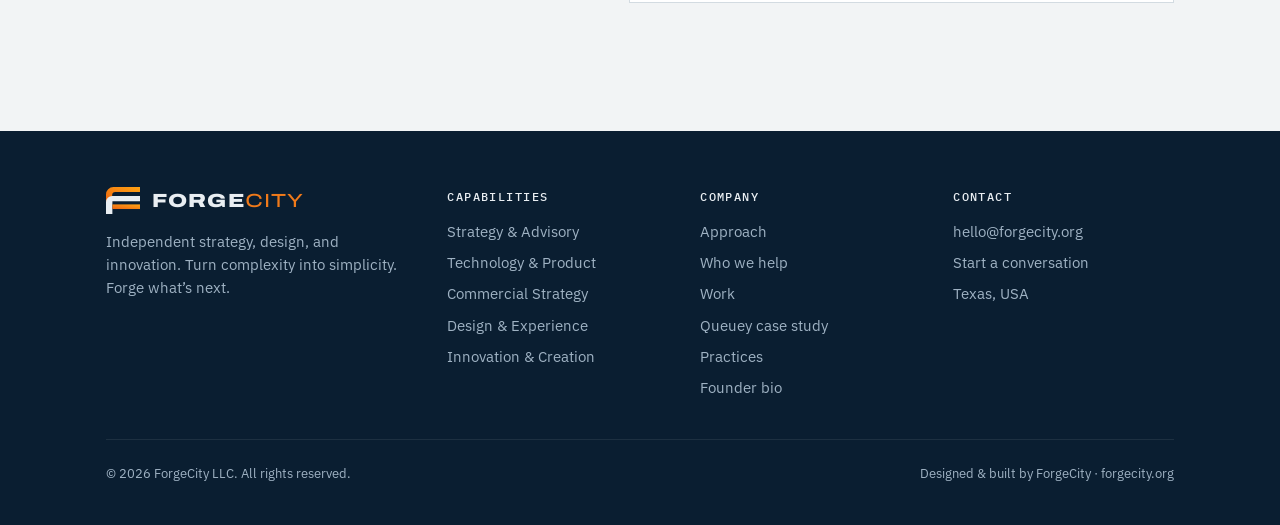
==== commit a8ba4eb6: "Practices: flip cards with client examples Co-Authored-By: Claude Opus 5.5 <noreply@anthropic.com> C" ====
--- a/index.html
+++ b/index.html
@@ -508,27 +508,71 @@
   <div class="wrap">
     <p class="eyebrow">Practices</p>
     <h2 id="pracTitle" class="h2">One company. Focused practices.</h2>
-    <p class="lede">ForgeCity is the home for all of our work. Each practice gives a clear name to a specific kind of engagement.</p>
+    <p class="lede">ForgeCity is the home for all of our work. Each practice gives a clear name to a specific kind of engagement. Flip a card to see where each one fits.</p>
     <div class="practices">
-      <div class="practice-card">
-        <p class="pname"><b>FORGECITY</b><span>Advisory</span></p>
-        <p>Strategy, consulting, and executive and commercial advisory.</p>
-        <span class="status">Now engaging</span>
-      </div>
-      <div class="practice-card">
-        <p class="pname"><b>FORGECITY</b><span>Designs</span></p>
-        <p>Creative design, digital experiences, apps, and product design.</p>
-        <span class="status">Now engaging</span>
-      </div>
-      <div class="practice-card">
-        <p class="pname"><b>FORGECITY</b><span>Innovation</span></p>
-        <p>Opportunity exploration, product development, and innovation initiatives.</p>
-        <span class="status">Now engaging</span>
-      </div>
-      <div class="practice-card future">
-        <p class="pname"><b>FORGECITY</b><span>Labs</span></p>
-        <p>A future home for experiments, prototypes, tools, and emerging ventures.</p>
-        <span class="status">Coming later</span>
+      <div class="flip" tabindex="0" role="button" aria-pressed="false" aria-label="ForgeCity Advisory: flip to see an example">
+        <div class="flip-inner">
+          <div class="practice-card face front">
+            <p class="pname"><b>FORGECITY</b><span>Advisory</span></p>
+            <p>Strategy, consulting, and executive and commercial advisory.</p>
+            <div class="card-foot"><span class="status">Now engaging</span><span class="flip-hint" aria-hidden="true">Flip <svg viewBox="0 0 16 16" width="12" height="12"><path d="M13 5.5A5.5 5.5 0 0 0 3.2 4M3 10.5A5.5 5.5 0 0 0 12.8 12" fill="none" stroke="currentColor" stroke-width="1.6" stroke-linecap="round"/><path d="M3 1.5V4.5H6M13 14.5V11.5H10" fill="none" stroke="currentColor" stroke-width="1.6" stroke-linecap="round" stroke-linejoin="round"/></svg></span></div>
+          </div>
+          <div class="practice-card face back" aria-hidden="true">
+            <p class="back-label">Sounds like</p>
+            <q>We’re struggling with our leadership identity and how to spur on the next wave of growth.</q>
+            <p class="back-label how">How Advisory helps</p>
+            <p class="how-text">We sit in each seat of your organization, bring your identity as a leadership team into focus, and shape a growth plan your people can rally behind.</p>
+            <div class="card-foot back-foot"><span class="flip-hint" aria-hidden="true">Flip back <svg viewBox="0 0 16 16" width="12" height="12"><path d="M13 5.5A5.5 5.5 0 0 0 3.2 4M3 10.5A5.5 5.5 0 0 0 12.8 12" fill="none" stroke="currentColor" stroke-width="1.6" stroke-linecap="round"/><path d="M3 1.5V4.5H6M13 14.5V11.5H10" fill="none" stroke="currentColor" stroke-width="1.6" stroke-linecap="round" stroke-linejoin="round"/></svg></span></div>
+          </div>
+        </div>
+      </div>
+      <div class="flip" tabindex="0" role="button" aria-pressed="false" aria-label="ForgeCity Designs: flip to see an example">
+        <div class="flip-inner">
+          <div class="practice-card face front">
+            <p class="pname"><b>FORGECITY</b><span>Designs</span></p>
+            <p>Creative design, digital experiences, apps, and product design.</p>
+            <div class="card-foot"><span class="status">Now engaging</span><span class="flip-hint" aria-hidden="true">Flip <svg viewBox="0 0 16 16" width="12" height="12"><path d="M13 5.5A5.5 5.5 0 0 0 3.2 4M3 10.5A5.5 5.5 0 0 0 12.8 12" fill="none" stroke="currentColor" stroke-width="1.6" stroke-linecap="round"/><path d="M3 1.5V4.5H6M13 14.5V11.5H10" fill="none" stroke="currentColor" stroke-width="1.6" stroke-linecap="round" stroke-linejoin="round"/></svg></span></div>
+          </div>
+          <div class="practice-card face back" aria-hidden="true">
+            <p class="back-label">Sounds like</p>
+            <q>We have a great idea, but we’re not sure how to turn it into action that captures the right audience.</q>
+            <p class="back-label how">How Designs helps</p>
+            <p class="how-text">We define who it’s for, shape the message and experience around them, and turn the idea into a brand, product, or campaign ready to launch.</p>
+            <div class="card-foot back-foot"><span class="flip-hint" aria-hidden="true">Flip back <svg viewBox="0 0 16 16" width="12" height="12"><path d="M13 5.5A5.5 5.5 0 0 0 3.2 4M3 10.5A5.5 5.5 0 0 0 12.8 12" fill="none" stroke="currentColor" stroke-width="1.6" stroke-linecap="round"/><path d="M3 1.5V4.5H6M13 14.5V11.5H10" fill="none" stroke="currentColor" stroke-width="1.6" stroke-linecap="round" stroke-linejoin="round"/></svg></span></div>
+          </div>
+        </div>
+      </div>
+      <div class="flip" tabindex="0" role="button" aria-pressed="false" aria-label="ForgeCity Innovation: flip to see an example">
+        <div class="flip-inner">
+          <div class="practice-card face front">
+            <p class="pname"><b>FORGECITY</b><span>Innovation</span></p>
+            <p>Opportunity exploration, product development, and innovation initiatives.</p>
+            <div class="card-foot"><span class="status">Now engaging</span><span class="flip-hint" aria-hidden="true">Flip <svg viewBox="0 0 16 16" width="12" height="12"><path d="M13 5.5A5.5 5.5 0 0 0 3.2 4M3 10.5A5.5 5.5 0 0 0 12.8 12" fill="none" stroke="currentColor" stroke-width="1.6" stroke-linecap="round"/><path d="M3 1.5V4.5H6M13 14.5V11.5H10" fill="none" stroke="currentColor" stroke-width="1.6" stroke-linecap="round" stroke-linejoin="round"/></svg></span></div>
+          </div>
+          <div class="practice-card face back" aria-hidden="true">
+            <p class="back-label">Sounds like</p>
+            <q>We have a team ready to build and the knowledge to do it. We need a catalyst.</q>
+            <p class="back-label how">How Innovation helps</p>
+            <p class="how-text">We bring the spark and the structure: a sharp focus, a fast first prototype, and the momentum that turns capability into progress.</p>
+            <div class="card-foot back-foot"><span class="flip-hint" aria-hidden="true">Flip back <svg viewBox="0 0 16 16" width="12" height="12"><path d="M13 5.5A5.5 5.5 0 0 0 3.2 4M3 10.5A5.5 5.5 0 0 0 12.8 12" fill="none" stroke="currentColor" stroke-width="1.6" stroke-linecap="round"/><path d="M3 1.5V4.5H6M13 14.5V11.5H10" fill="none" stroke="currentColor" stroke-width="1.6" stroke-linecap="round" stroke-linejoin="round"/></svg></span></div>
+          </div>
+        </div>
+      </div>
+      <div class="flip future" tabindex="0" role="button" aria-pressed="false" aria-label="ForgeCity Labs: flip to see an example">
+        <div class="flip-inner">
+          <div class="practice-card face front">
+            <p class="pname"><b>FORGECITY</b><span>Labs</span></p>
+            <p>A home for experiments, prototypes, tools, and emerging ventures.</p>
+            <div class="card-foot"><span class="status">Select projects</span><span class="flip-hint" aria-hidden="true">Flip <svg viewBox="0 0 16 16" width="12" height="12"><path d="M13 5.5A5.5 5.5 0 0 0 3.2 4M3 10.5A5.5 5.5 0 0 0 12.8 12" fill="none" stroke="currentColor" stroke-width="1.6" stroke-linecap="round"/><path d="M3 1.5V4.5H6M13 14.5V11.5H10" fill="none" stroke="currentColor" stroke-width="1.6" stroke-linecap="round" stroke-linejoin="round"/></svg></span></div>
+          </div>
+          <div class="practice-card face back" aria-hidden="true">
+            <p class="back-label">Sounds like</p>
+            <q>We need help shaping a dream into reality, and we’re at square one.</q>
+            <p class="back-label how">How Labs helps</p>
+            <p class="how-text">We start from a blank page with you, test the idea quickly, and build it into something real, the way we built Queuey.</p>
+            <div class="card-foot back-foot"><span class="flip-hint" aria-hidden="true">Flip back <svg viewBox="0 0 16 16" width="12" height="12"><path d="M13 5.5A5.5 5.5 0 0 0 3.2 4M3 10.5A5.5 5.5 0 0 0 12.8 12" fill="none" stroke="currentColor" stroke-width="1.6" stroke-linecap="round"/><path d="M3 1.5V4.5H6M13 14.5V11.5H10" fill="none" stroke="currentColor" stroke-width="1.6" stroke-linecap="round" stroke-linejoin="round"/></svg></span></div>
+          </div>
+        </div>
       </div>
     </div>
     <div class="endorse">
@@ -727,6 +771,18 @@
     win.classList.add('anim');
     setInterval(function(){ if(!document.hidden) go((i+1)%n); }, 2600);
   })();
+
+  // Practice flip cards
+  Array.prototype.forEach.call(document.querySelectorAll('.flip'), function(card){
+    function toggle(){
+      var on = card.classList.toggle('flipped');
+      card.setAttribute('aria-pressed', on);
+      card.querySelector('.front').setAttribute('aria-hidden', on);
+      card.querySelector('.back').setAttribute('aria-hidden', !on);
+    }
+    card.addEventListener('click', toggle);
+    card.addEventListener('keydown', function(e){ if(e.key==='Enter'||e.key===' '){ e.preventDefault(); toggle(); } });
+  });
 
   // Contact form
   var form = document.getElementById('contactForm');
--- a/site.css
+++ b/site.css
@@ -218,6 +218,28 @@
 .practice-card p{color:var(--muted);font-size:15.5px}
 .practice-card .status{margin-top:auto;padding-top:8px;font-family:var(--font-mono);font-size:11.5px;letter-spacing:.1em;text-transform:uppercase;color:var(--mineral)}
 .practice-card.future{background:transparent;border-style:dashed}
+/* Flip cards */
+.flip{perspective:1400px;cursor:pointer;border-radius:2px;-webkit-tap-highlight-color:transparent}
+.flip:focus-visible{outline:2px solid var(--forge);outline-offset:4px}
+.flip-inner{display:grid;height:100%;transform-style:preserve-3d;transition:transform .7s cubic-bezier(.3,.7,.2,1)}
+.flip.flipped .flip-inner{transform:rotateY(180deg)}
+.flip .face{grid-area:1/1;backface-visibility:hidden;-webkit-backface-visibility:hidden;min-height:100%}
+.flip .back{transform:rotateY(180deg);background:var(--navy);border-color:var(--navy);color:var(--on-navy)}
+.flip.future .front{background:transparent;border-style:dashed}
+.flip:hover .front{box-shadow:0 14px 30px -18px rgba(16,43,70,.35)}
+.card-foot{margin-top:auto;padding-top:8px;display:flex;align-items:center;justify-content:space-between;gap:12px}
+.card-foot .status{margin-top:0;padding-top:0}
+.flip-hint{font-family:var(--font-mono);font-size:10.5px;letter-spacing:.14em;text-transform:uppercase;color:#8A99A6;display:inline-flex;align-items:center;gap:6px;transition:color .2s}
+.flip:hover .flip-hint{color:var(--forge-ink)}
+.back .flip-hint{color:#7F93A6}
+.flip:hover .back .flip-hint{color:var(--forge)}
+.back .back-label{font-family:var(--font-mono);font-size:11px;letter-spacing:.14em;text-transform:uppercase;color:var(--forge)}
+.back .back-label.how{margin-top:6px}
+.back q{font-family:var(--font-display);font-size:18px;font-weight:600;line-height:1.3;color:#fff;quotes:"\201C" "\201D"}
+.back .how-text{color:var(--on-navy-muted);font-size:14.5px}
+.back-foot{justify-content:flex-end}
+.flip-hint{white-space:nowrap}
+@media (prefers-reduced-motion:reduce){.flip-inner{transition:none}}
 .endorse{margin-top:36px;display:flex;flex-wrap:wrap;align-items:center;gap:14px 28px;color:var(--muted);font-size:15.5px}
 .endorse .badge{display:inline-flex;align-items:center;gap:10px;border:1px solid var(--rule);background:#fff;padding:8px 14px;font-family:var(--font-mono);font-size:12px;letter-spacing:.1em;text-transform:uppercase;color:var(--ink)}
 .endorse .badge svg{width:18px}
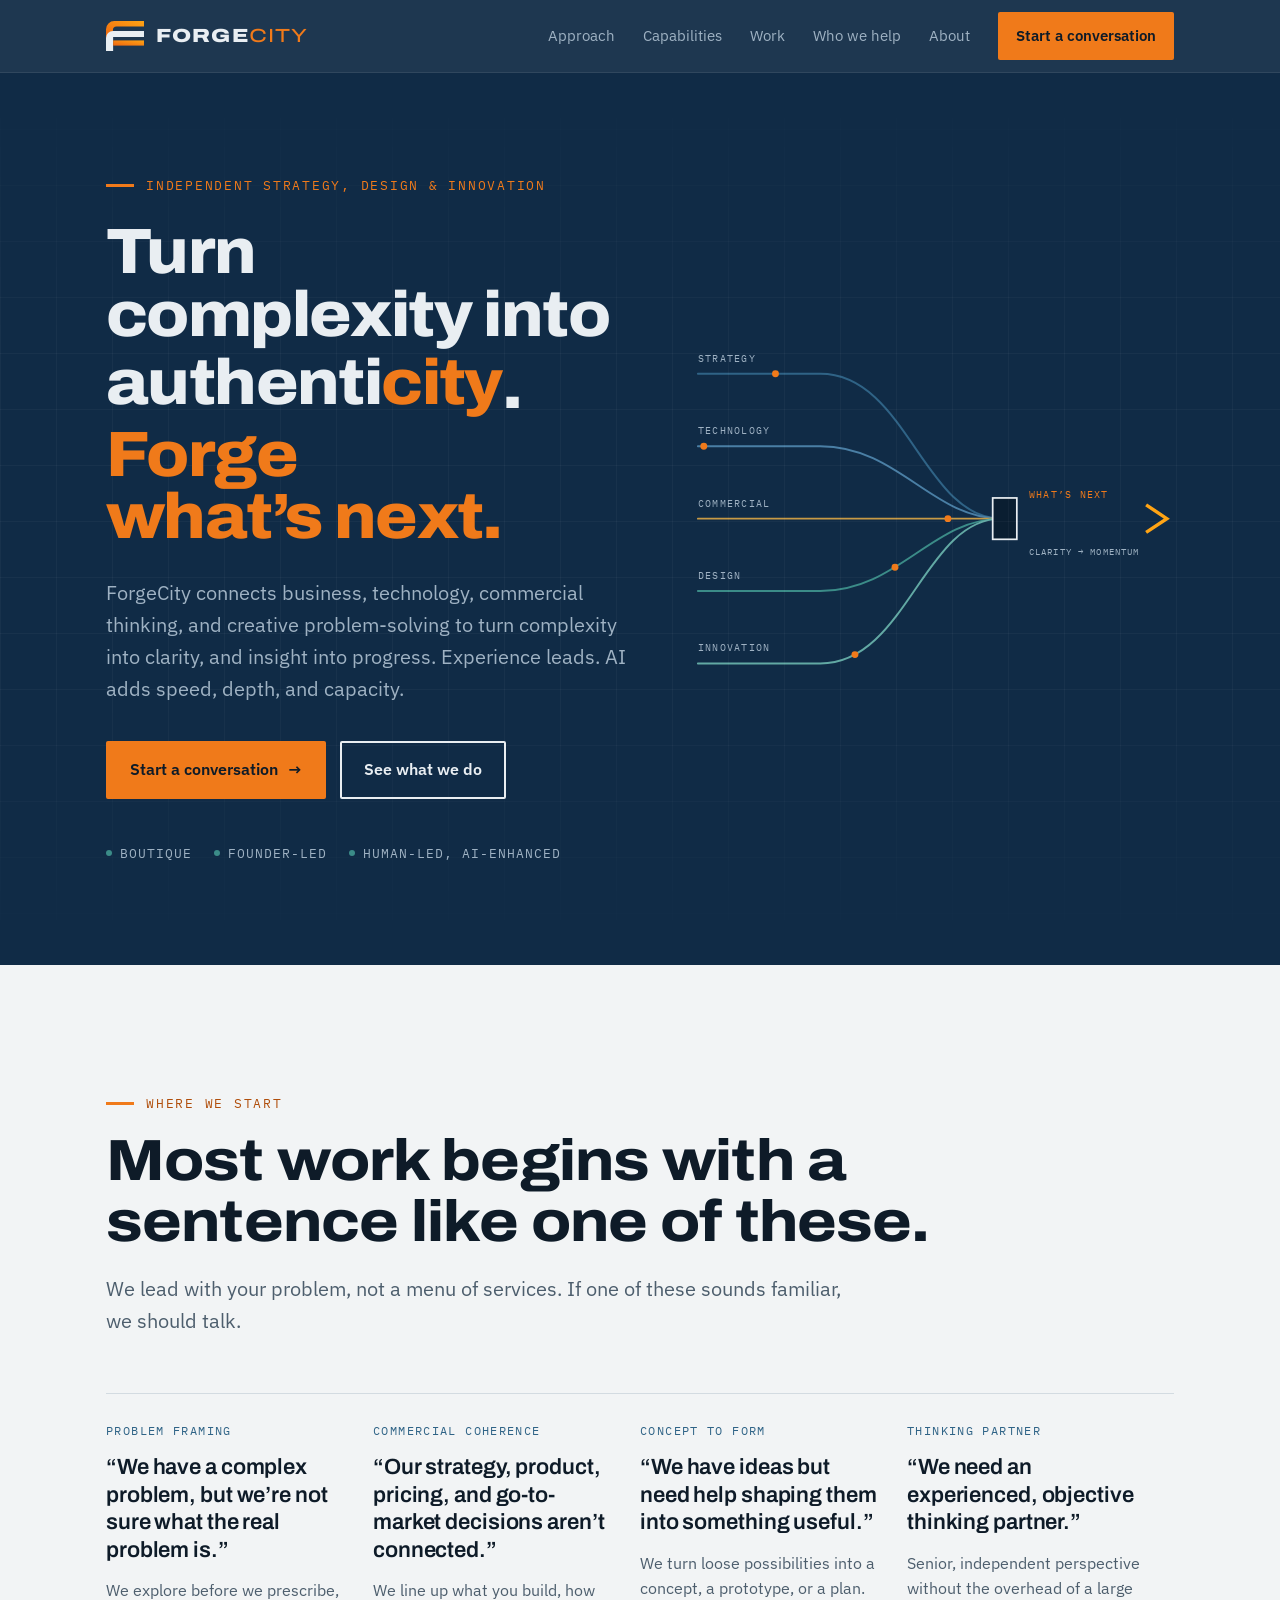
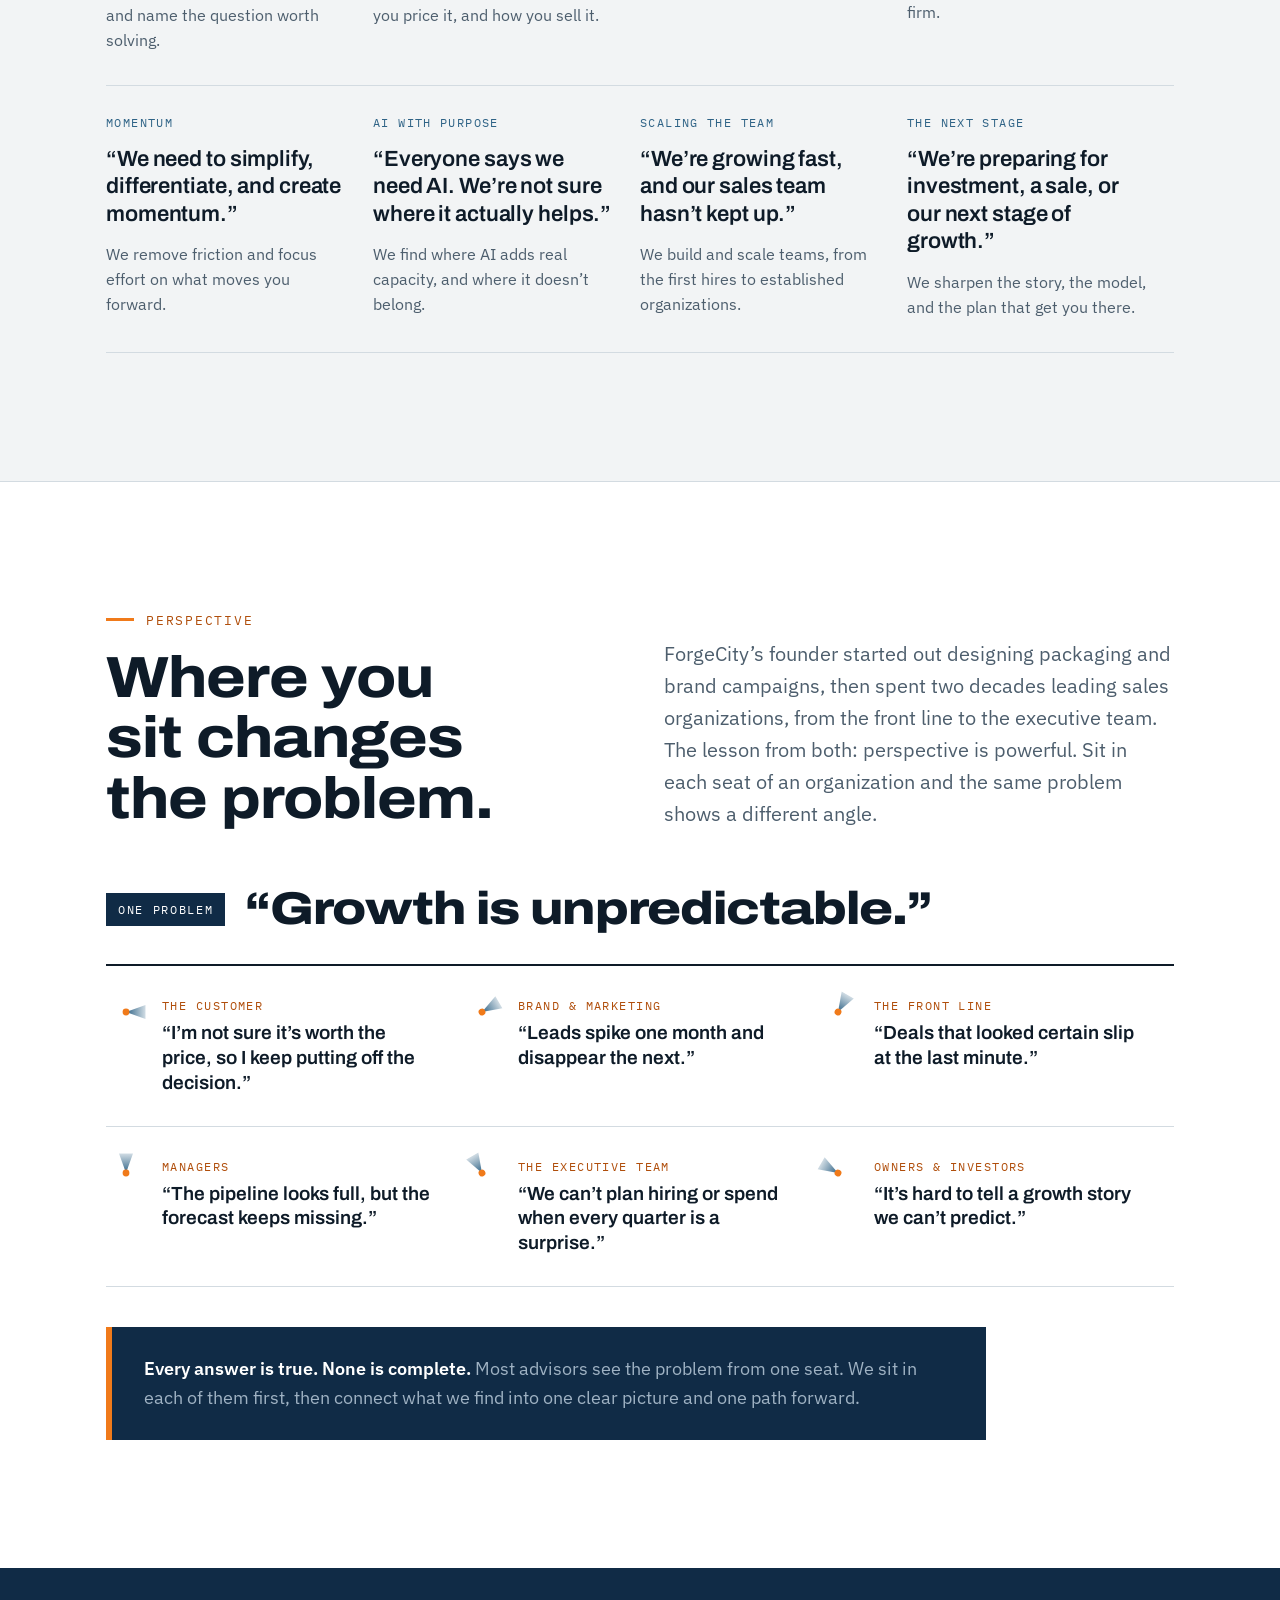
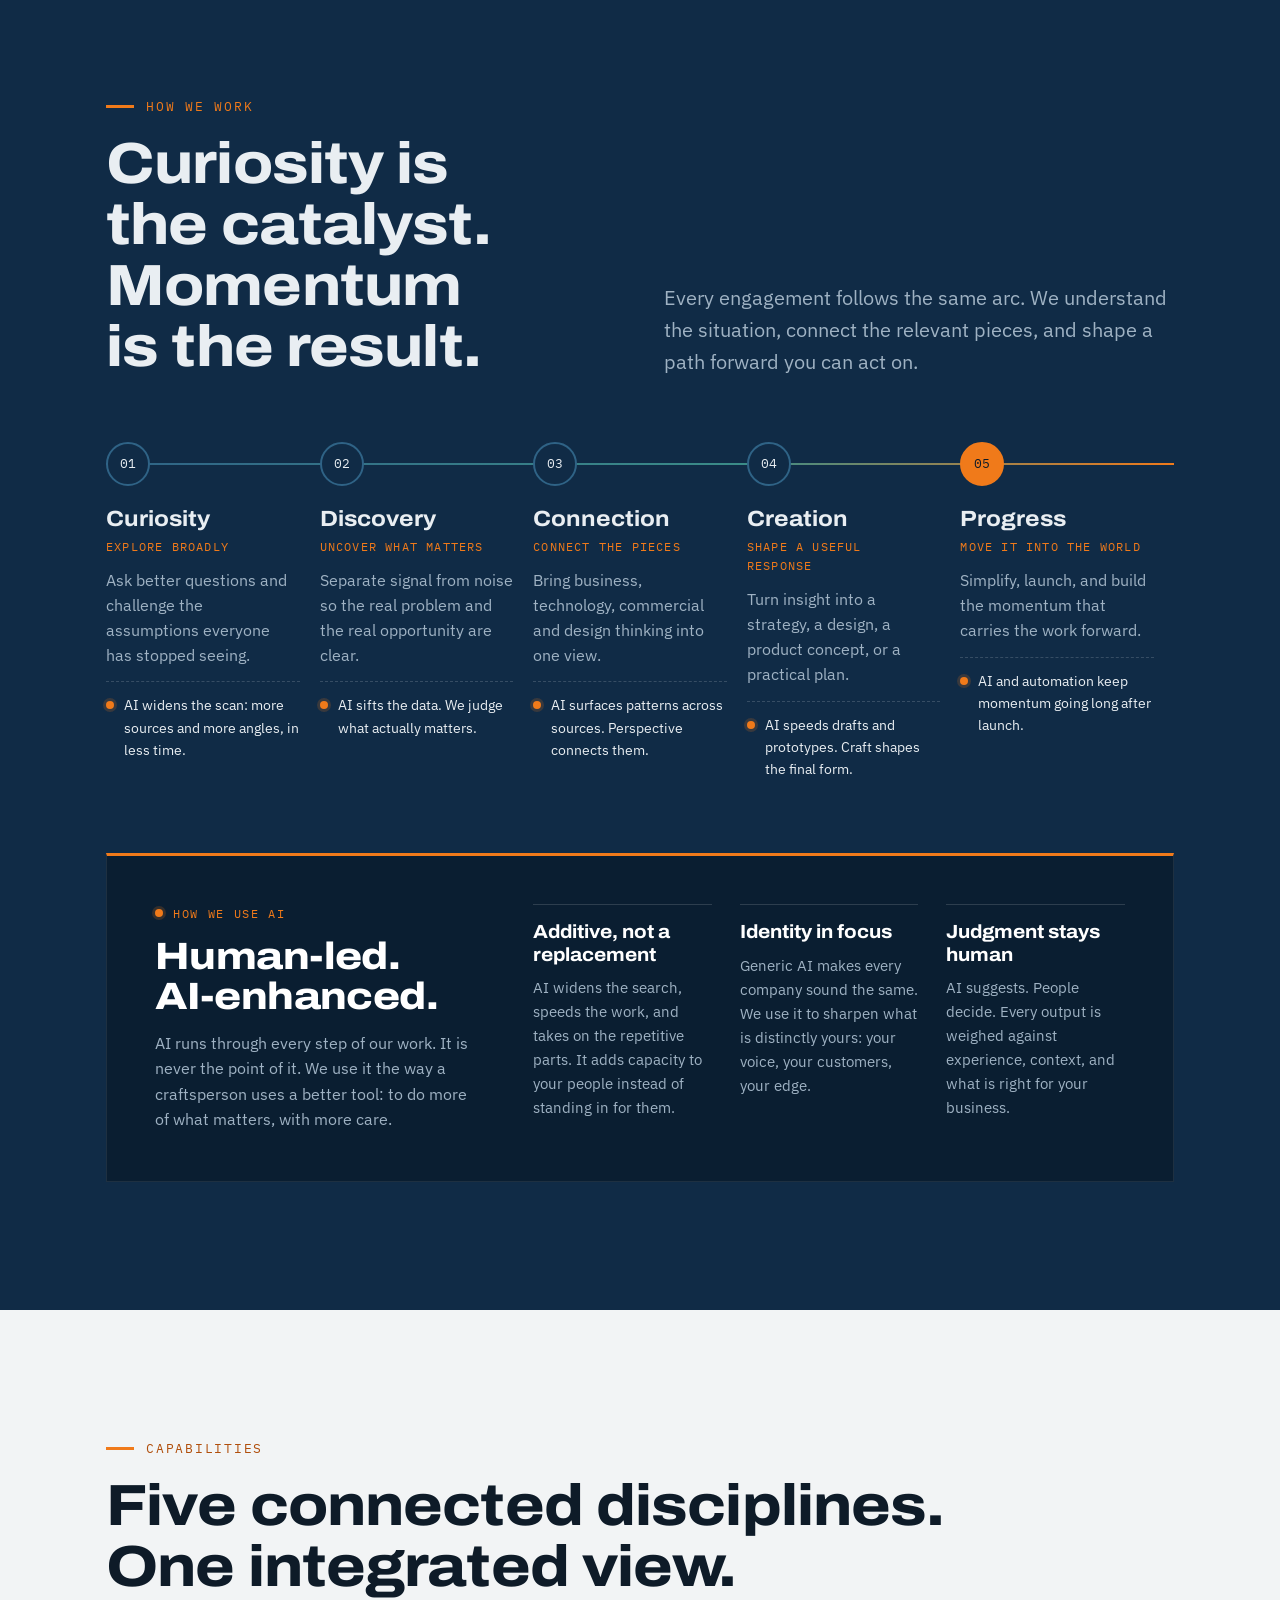
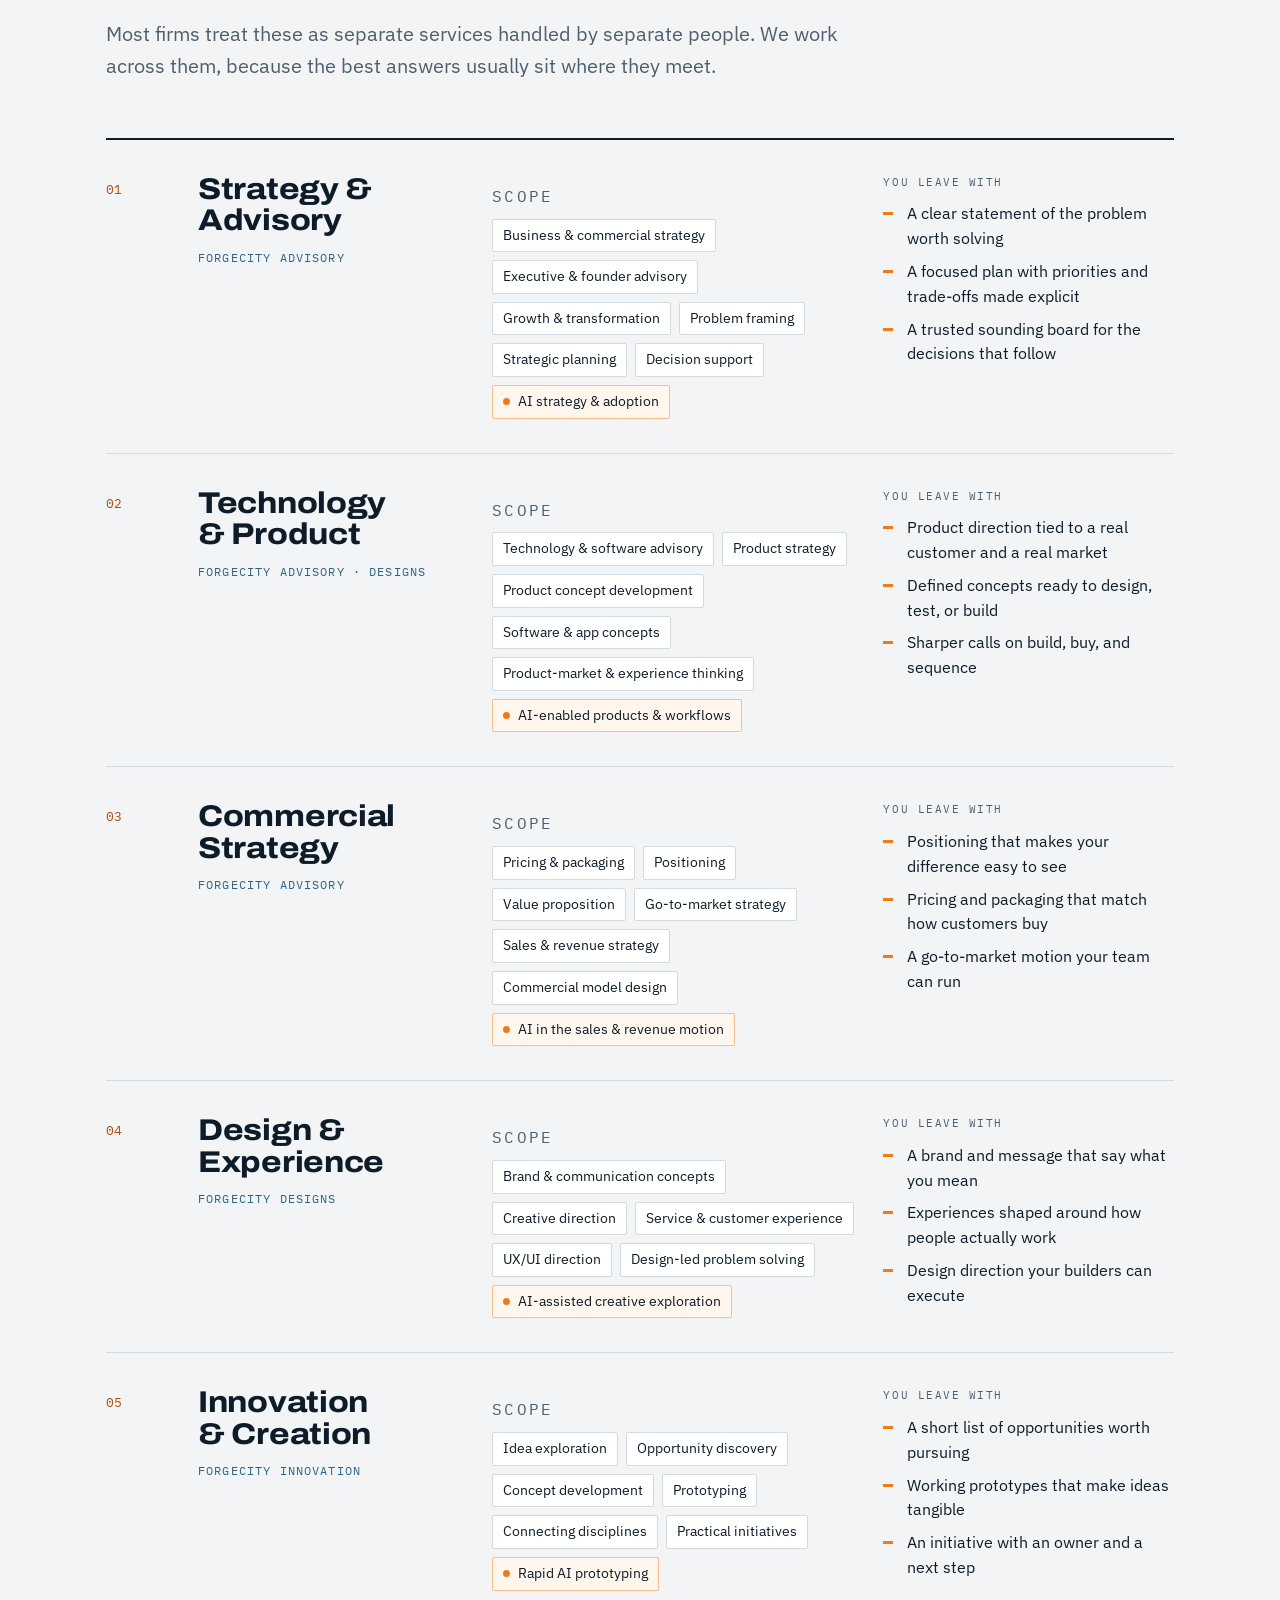
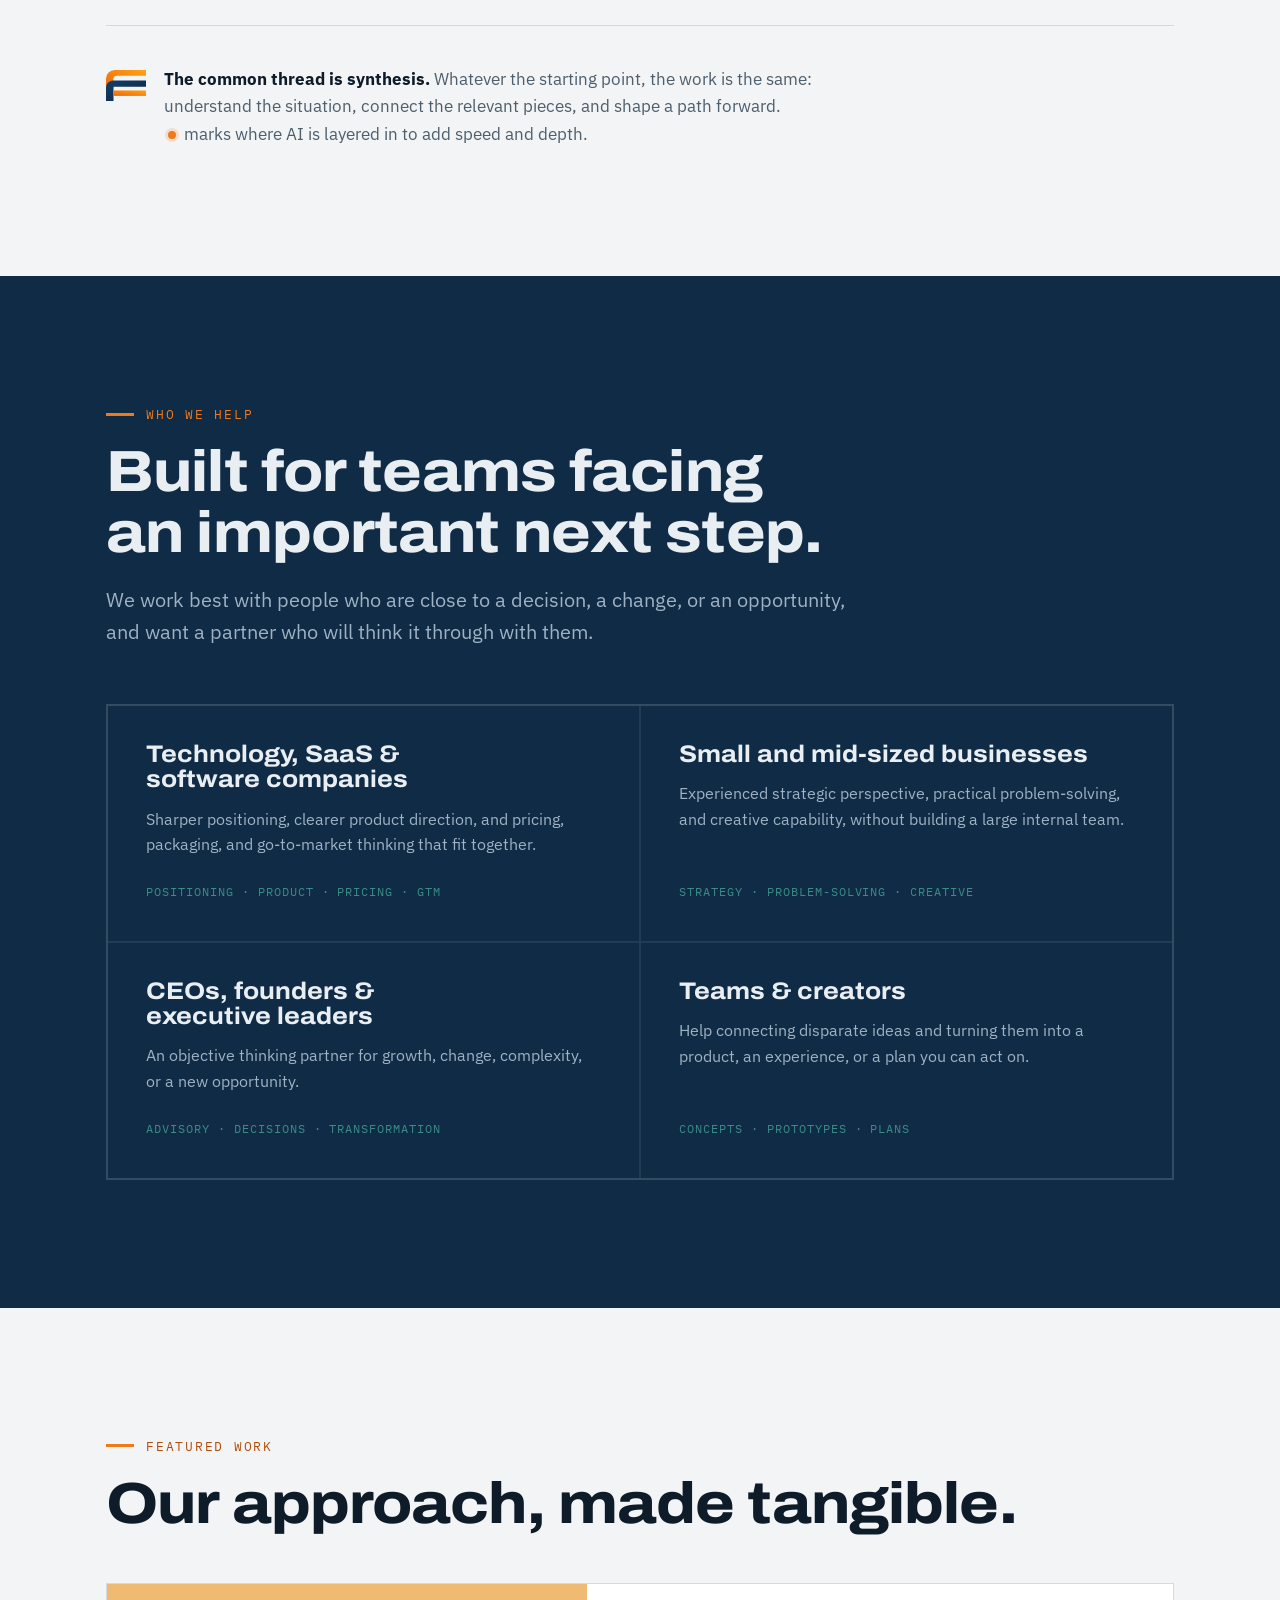
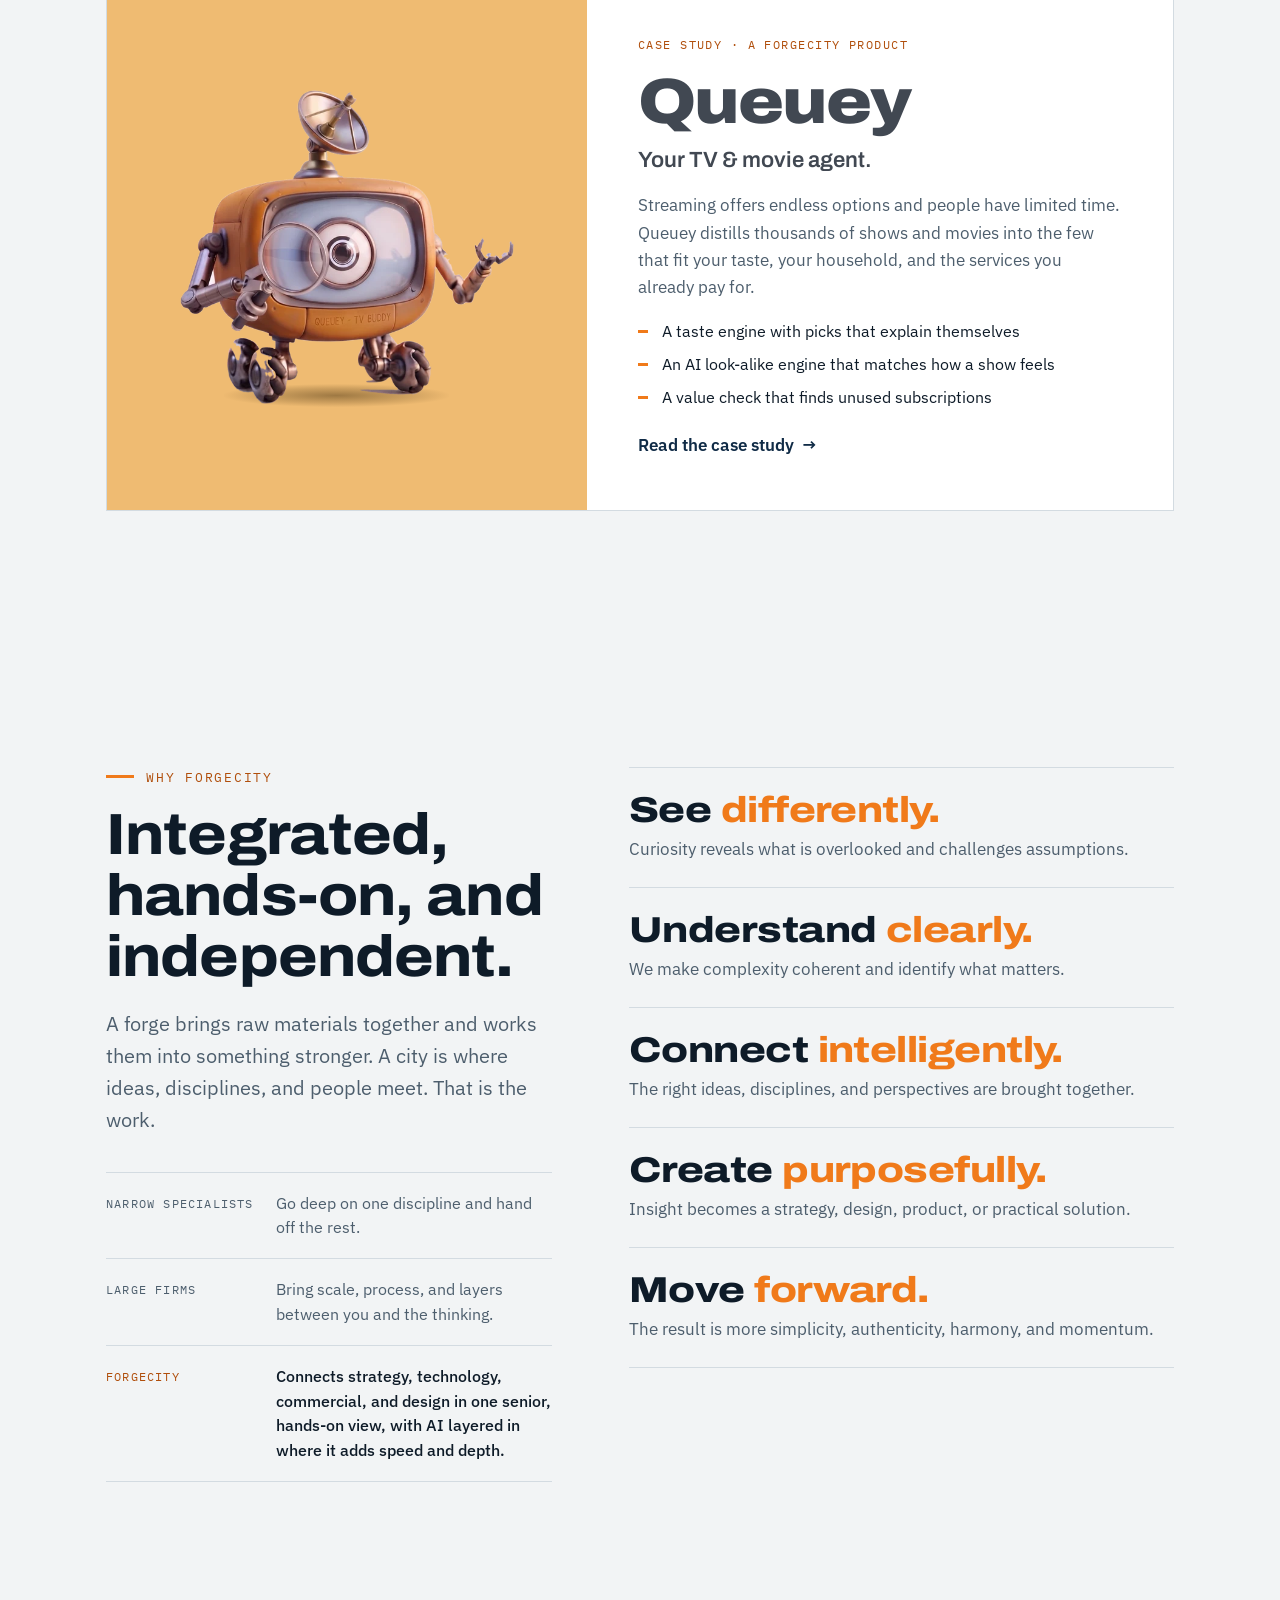
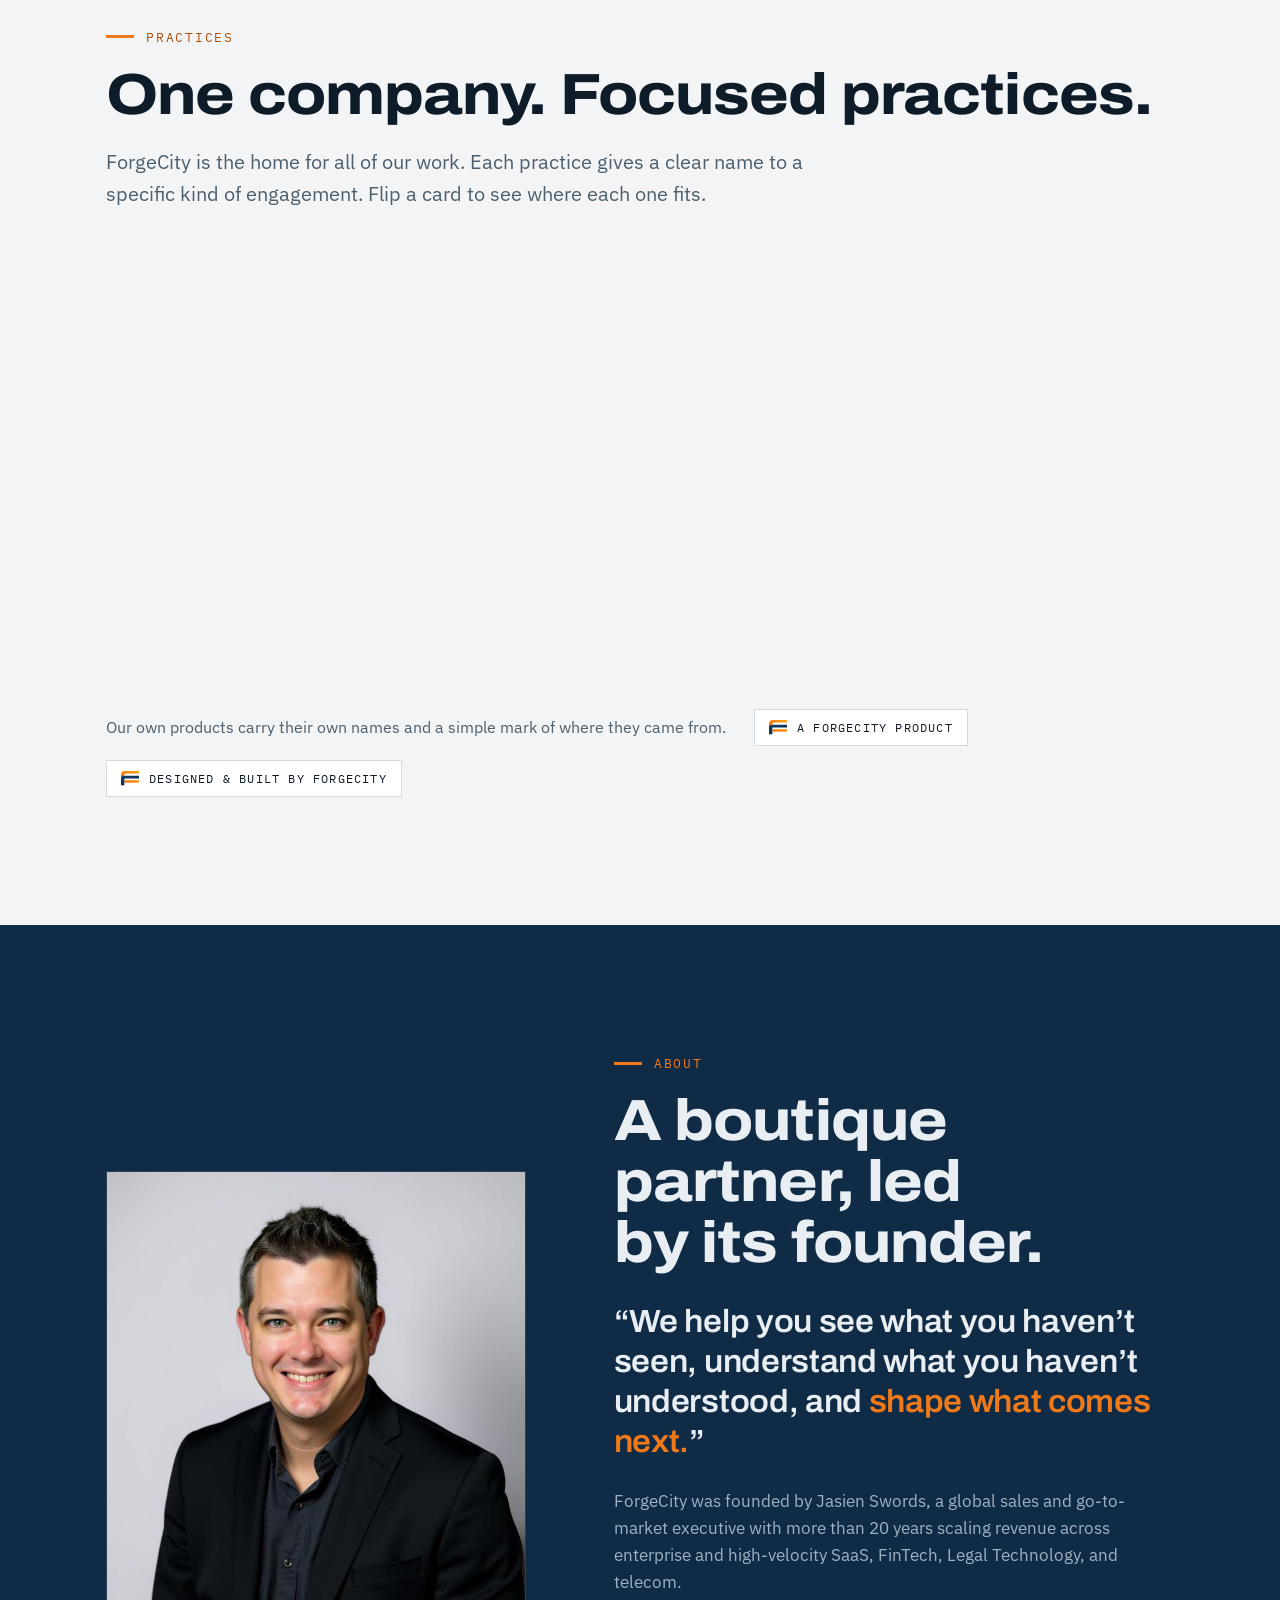
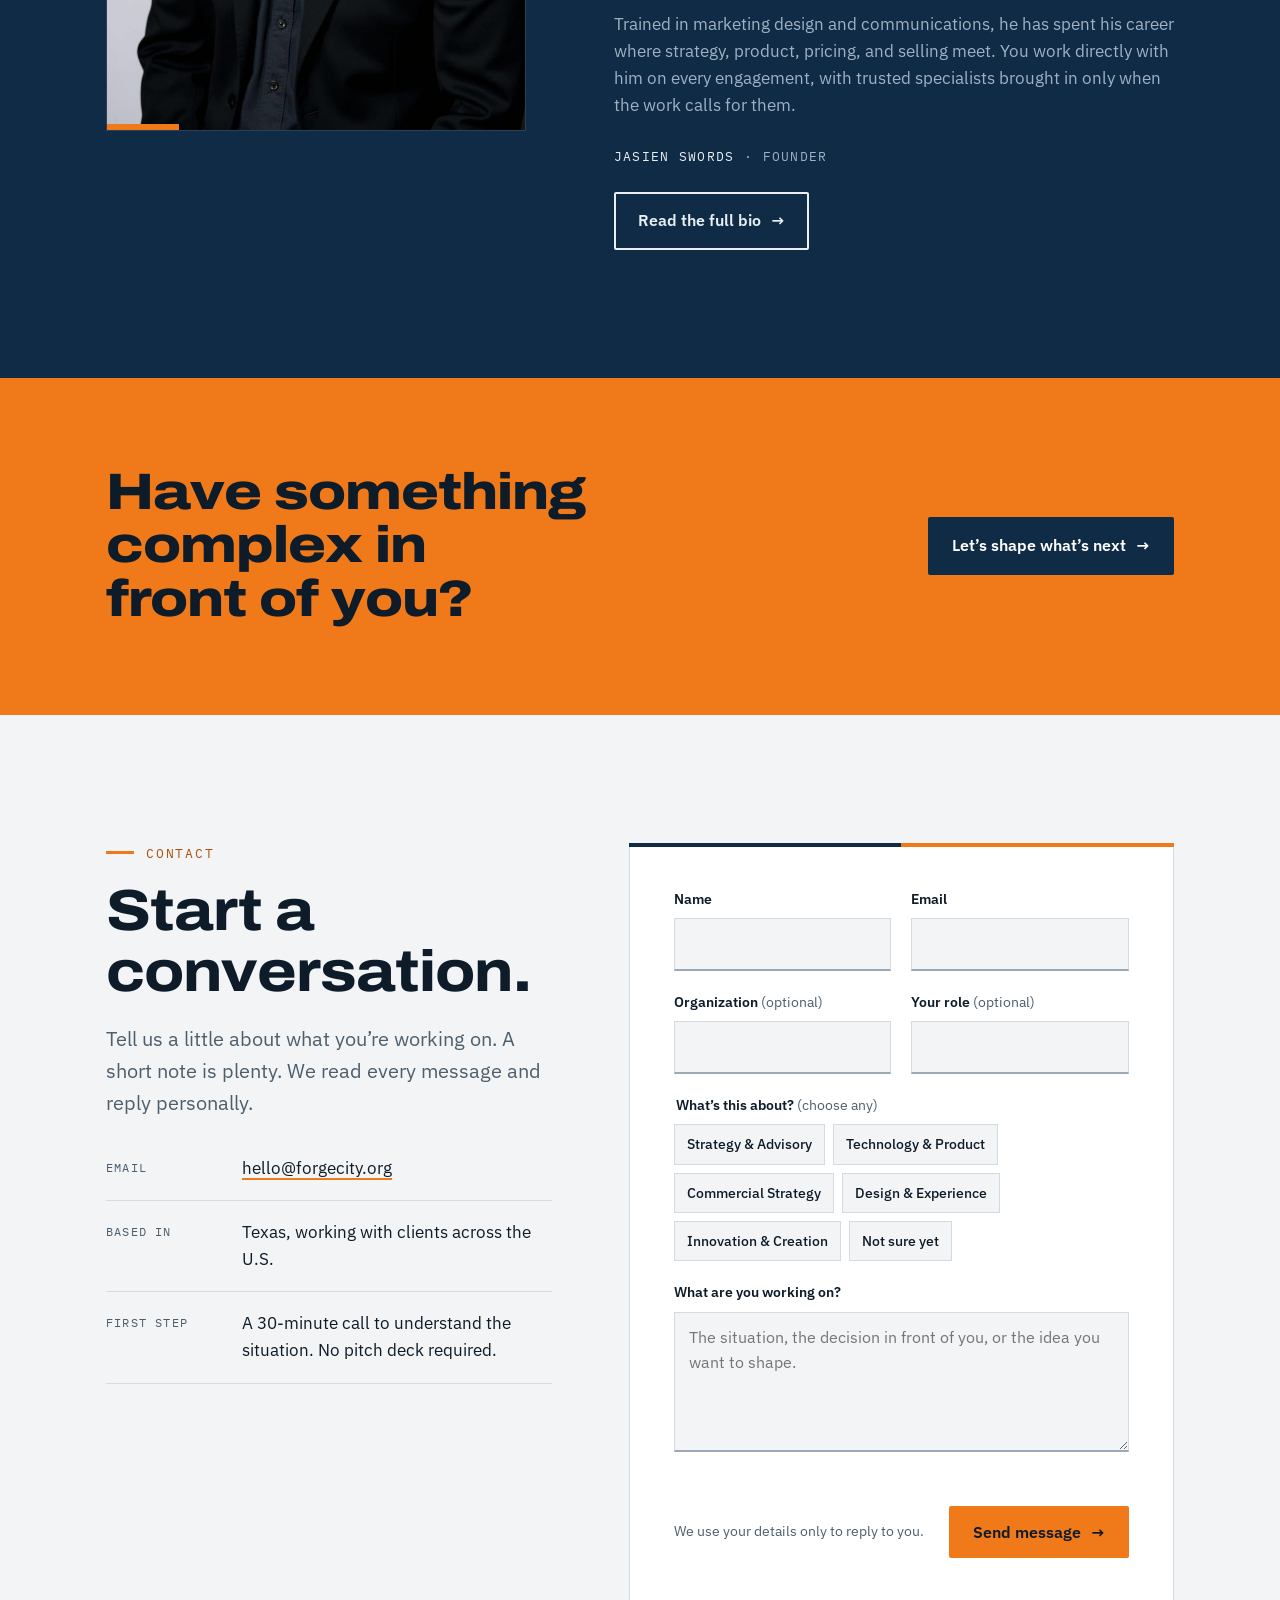
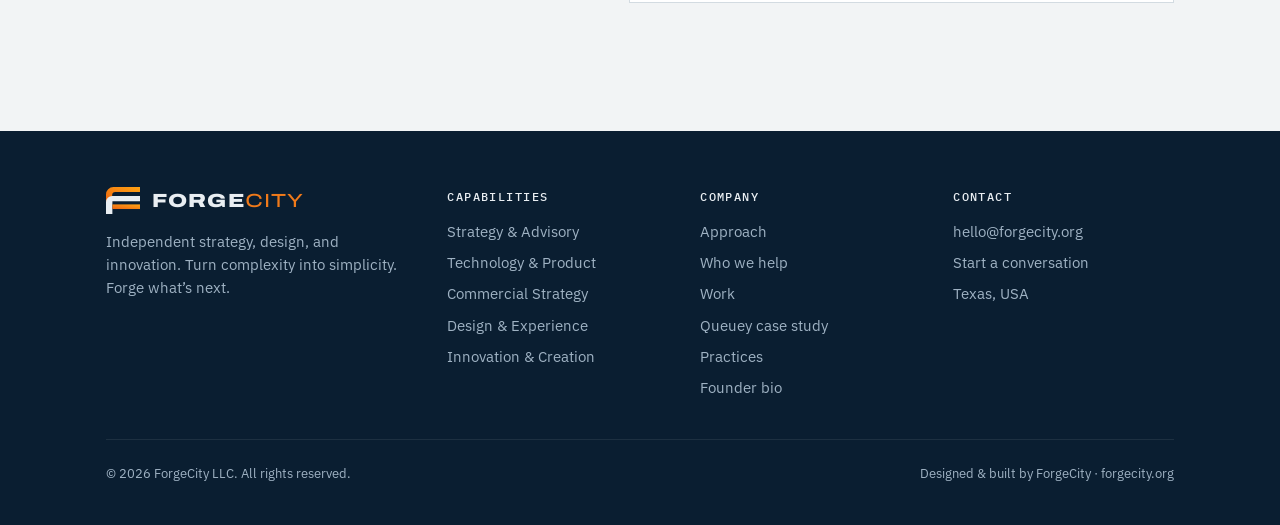
==== commit 63f048af: "Tab icon: auto light/dark SVG, white-and-orange F on navy for Safari and home screens Co-Authored-By" ====
--- a/index.html
+++ b/index.html
@@ -10,7 +10,10 @@
 <meta property="og:type" content="website">
 <meta property="og:url" content="https://forgecity.org/">
 <meta name="theme-color" content="#102B46">
-<link rel="icon" type="image/svg+xml" href="data:image/svg+xml,%3Csvg xmlns='http://www.w3.org/2000/svg' viewBox='-20 -20 568 462'%3E%3Cpath fill='%23F07A1A' d='M0 240V115A115 115 0 0 1 115 0H528V76H146A50 50 0 0 0 96 126V240Z'/%3E%3Cpath fill='%23102B46' d='M0 422V235A97 97 0 0 1 97 138H528V222H99V422Z'/%3E%3Crect fill='%23F07A1A' x='99' y='270' width='429' height='72'/%3E%3C/svg%3E">
+<link rel="icon" type="image/svg+xml" href="favicon.svg">
+<link rel="icon" type="image/png" sizes="32x32" href="favicon-32.png">
+<link rel="icon" type="image/png" sizes="192x192" href="icon-192.png">
+<link rel="apple-touch-icon" href="apple-touch-icon.png">
 <link rel="preconnect" href="https://fonts.googleapis.com">
 <link rel="preconnect" href="https://fonts.gstatic.com" crossorigin>
 <link href="https://fonts.googleapis.com/css2?family=Archivo:wdth,wght@62..125,400..900&family=IBM+Plex+Mono:wght@400;500&family=IBM+Plex+Sans:wght@400;500;600&display=swap" rel="stylesheet">
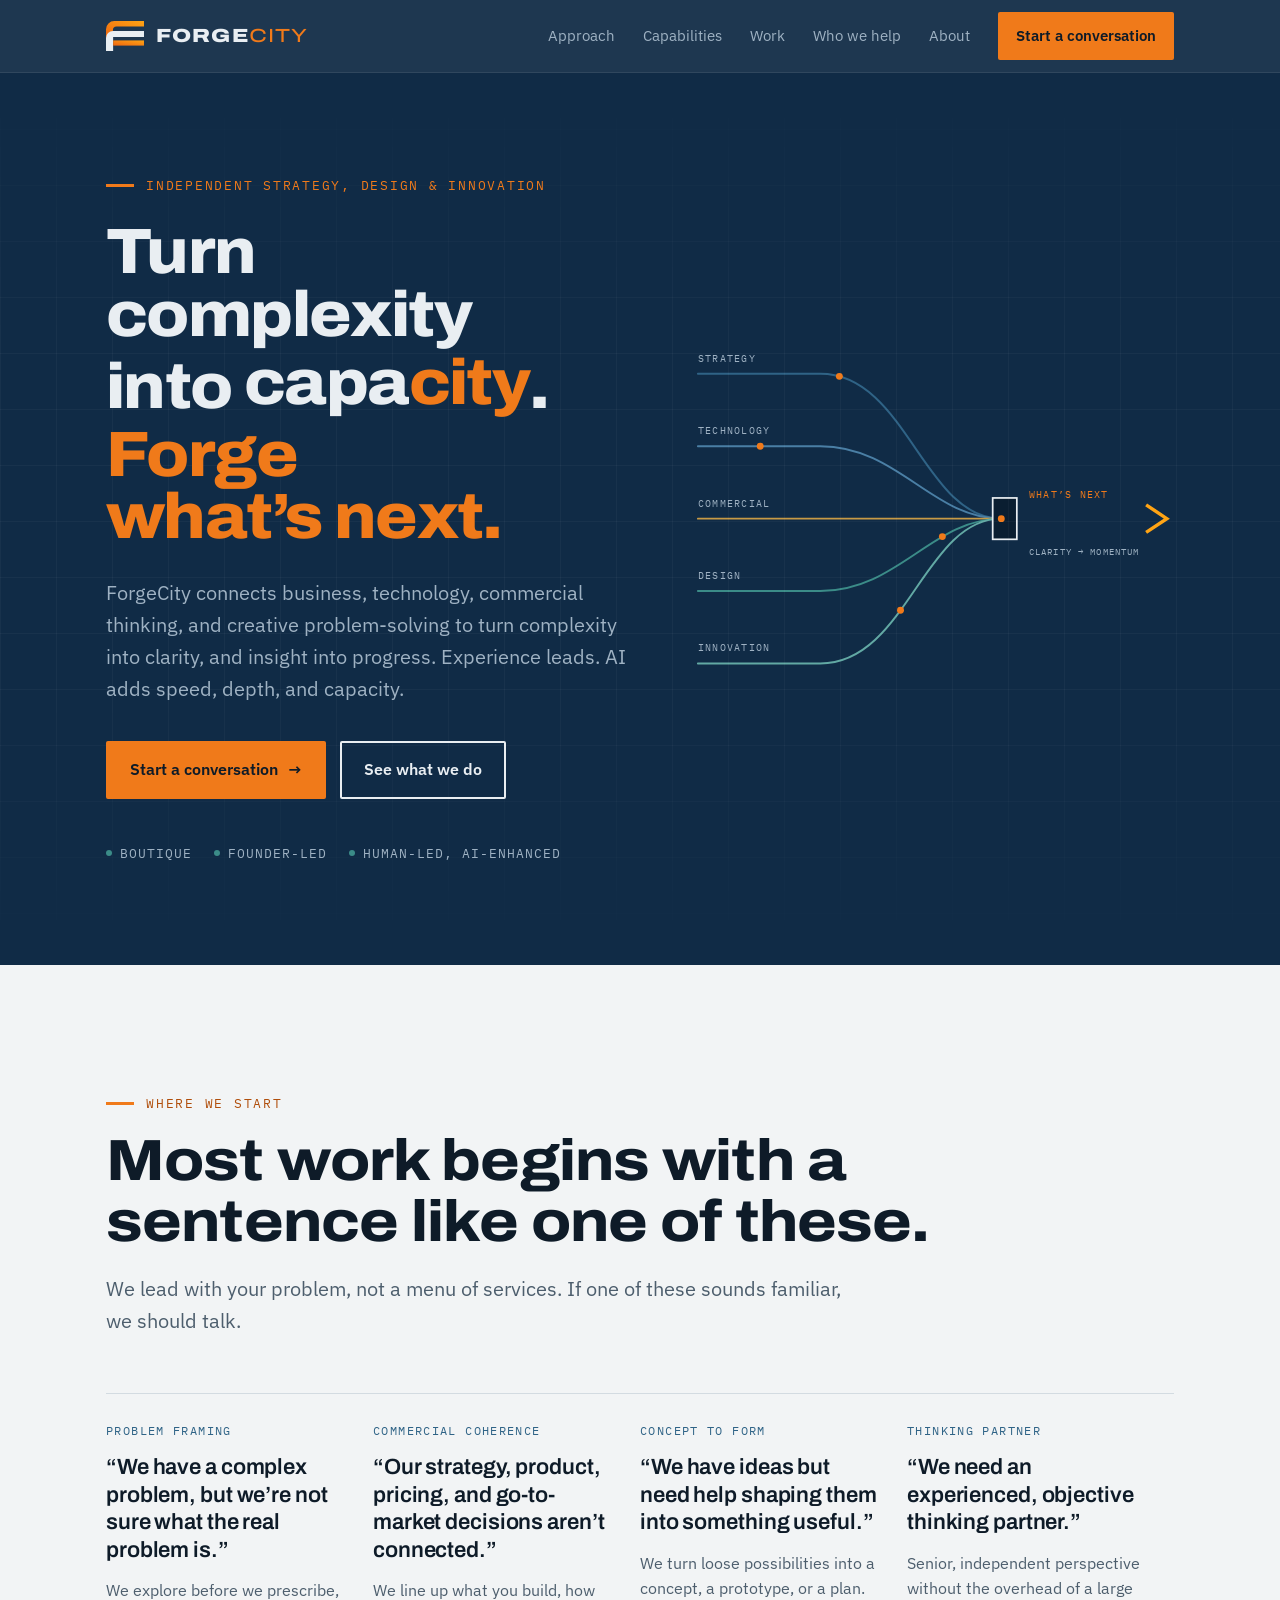
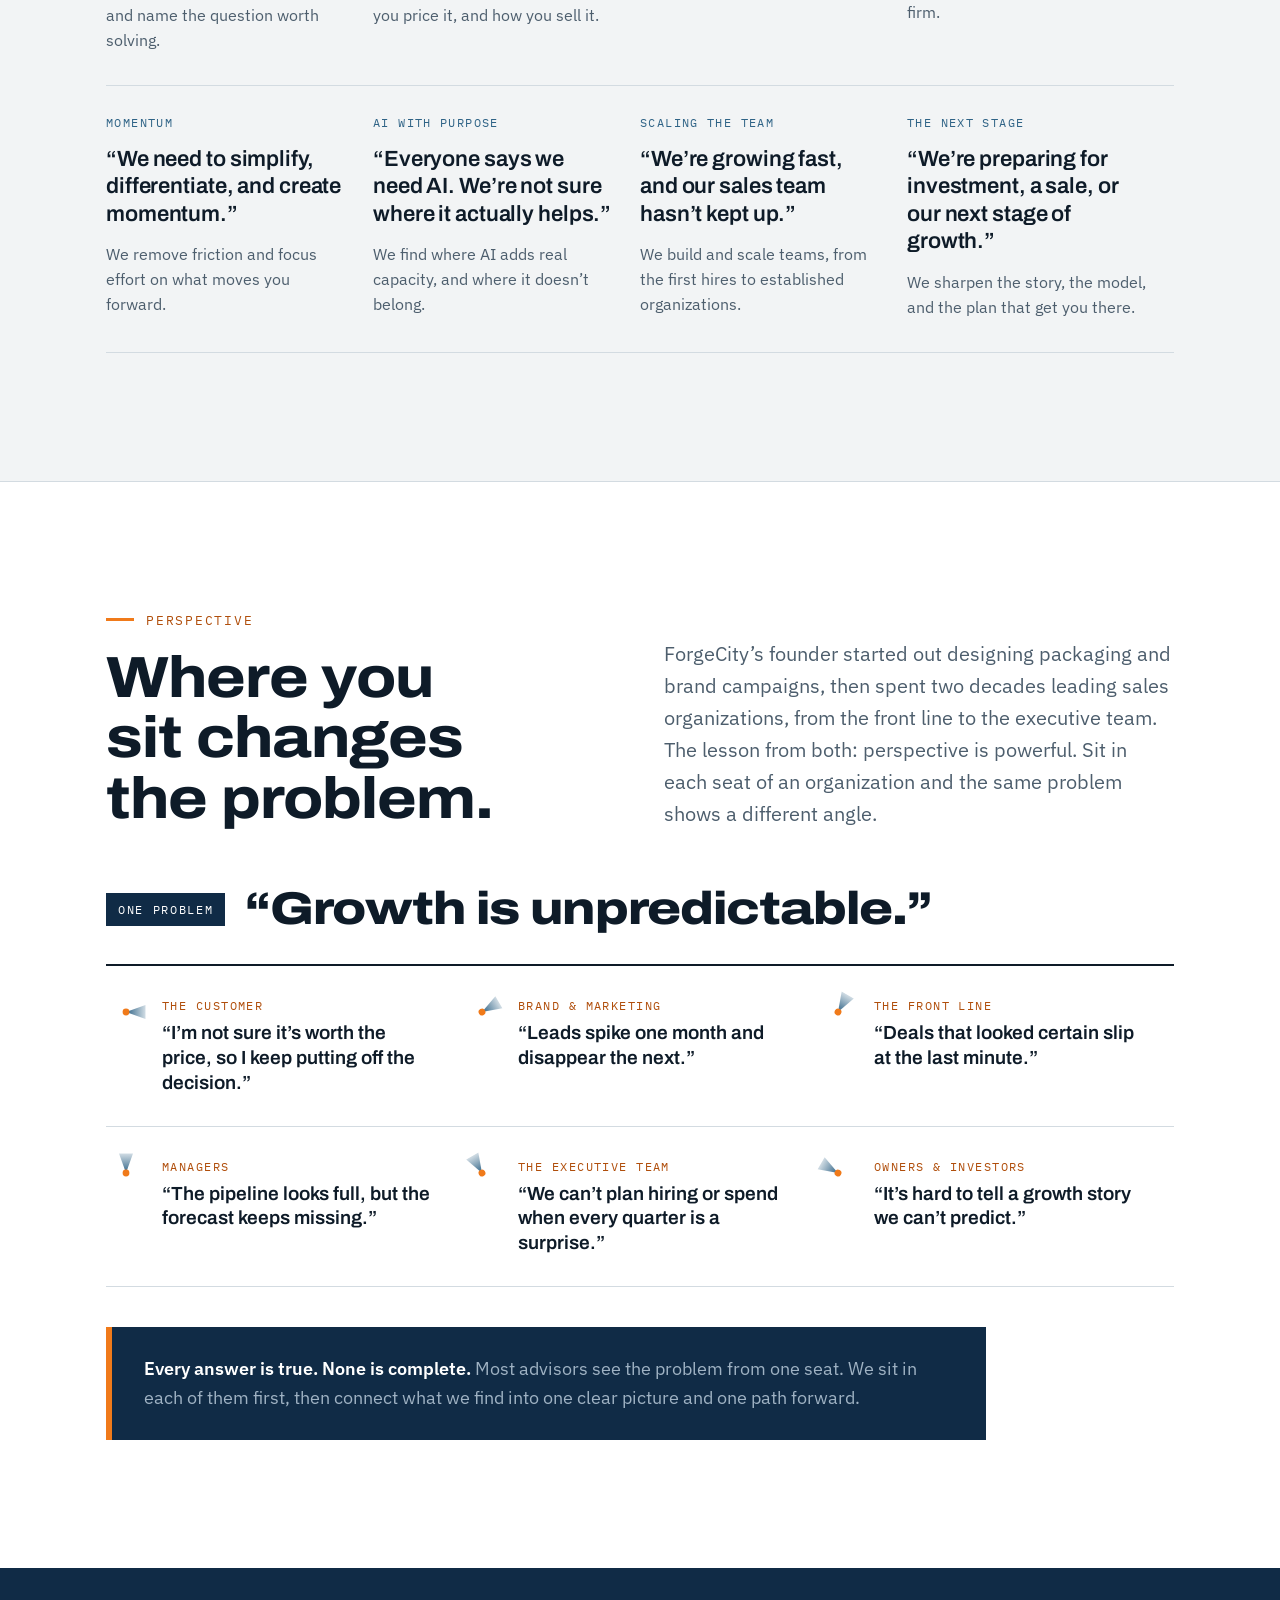
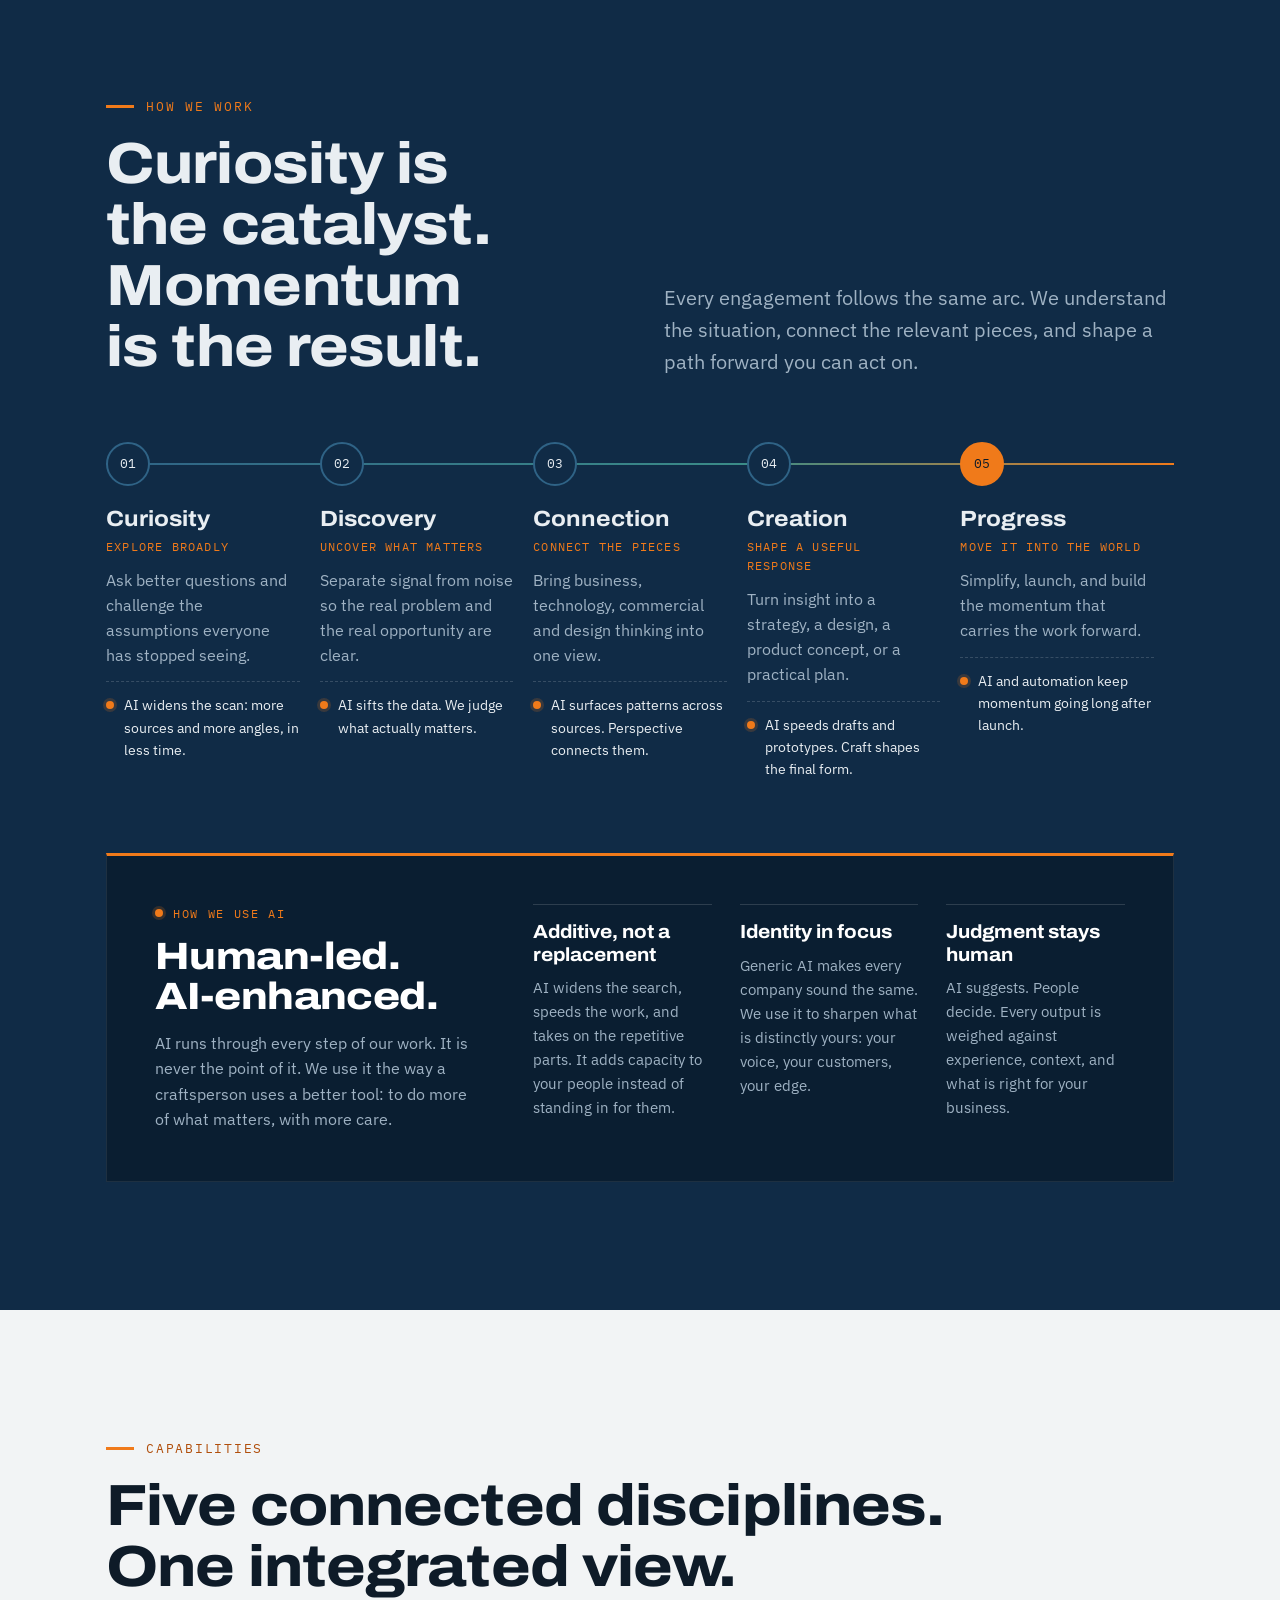
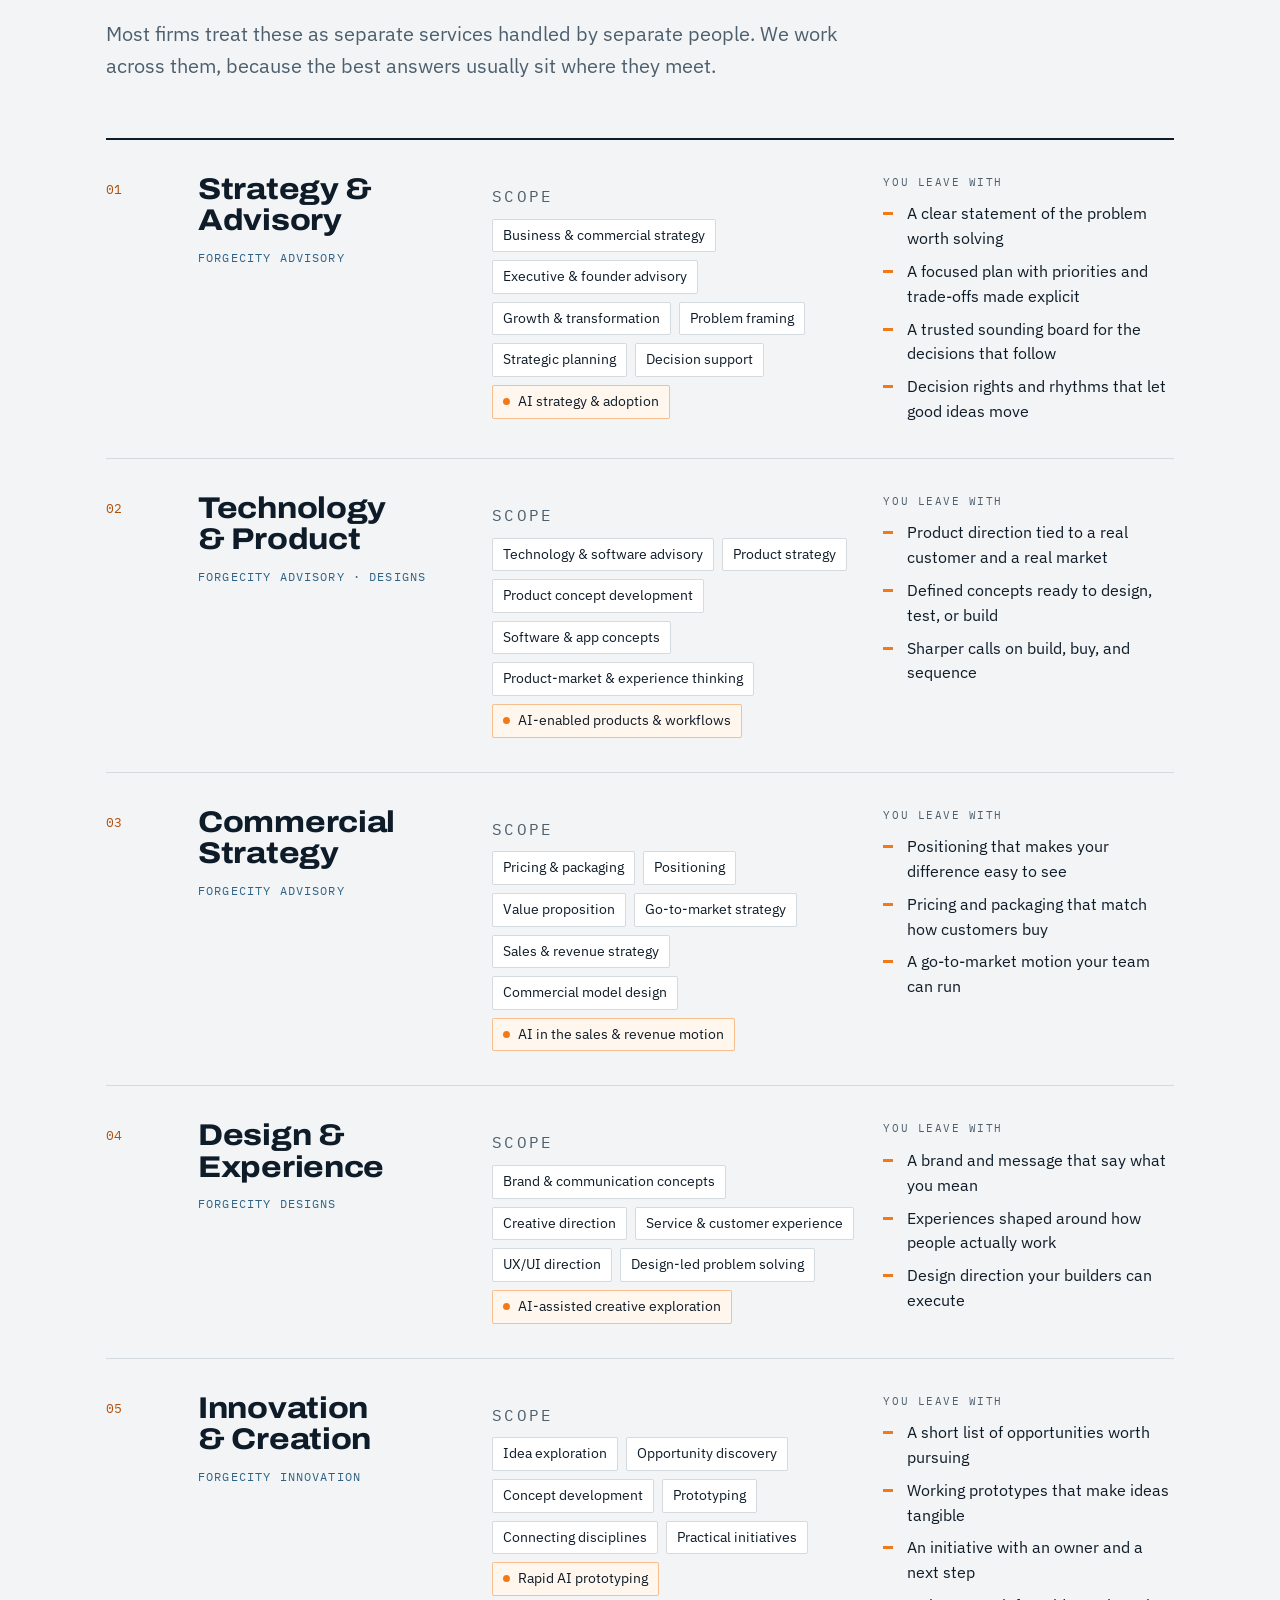
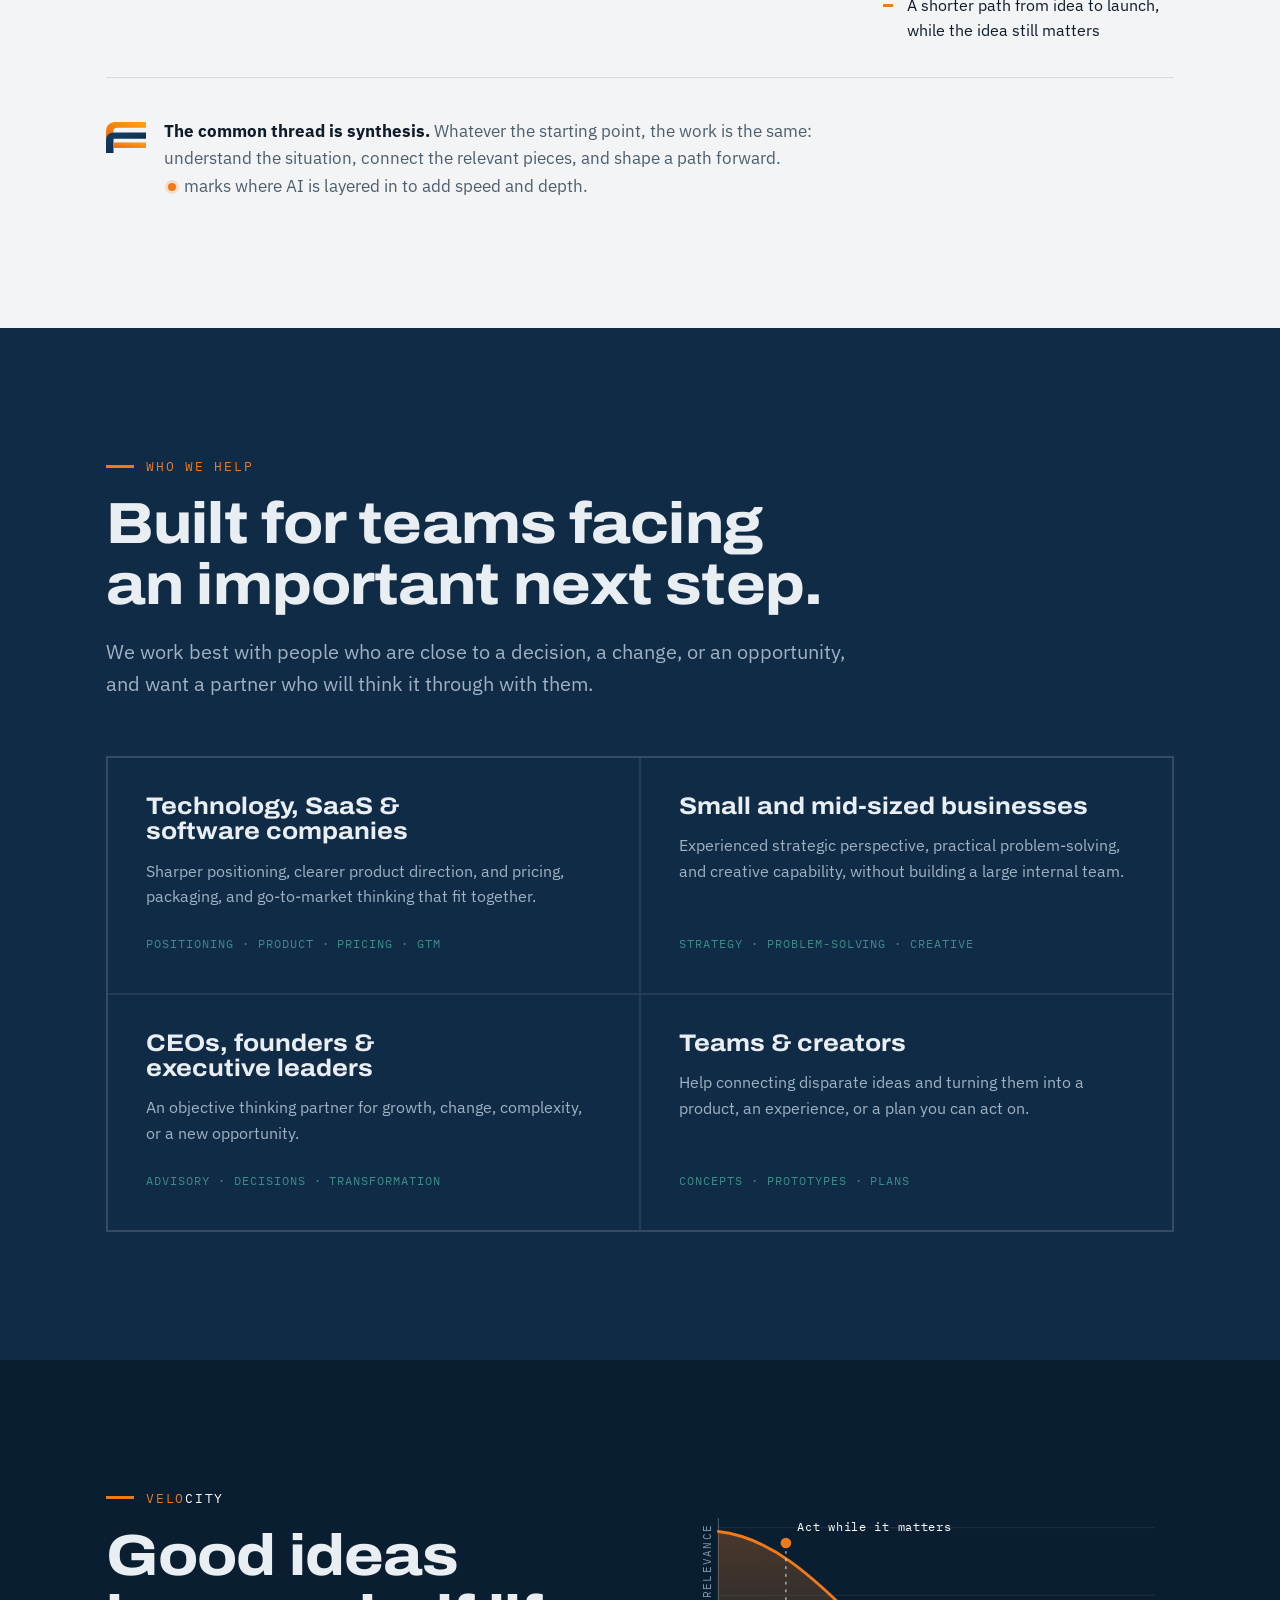
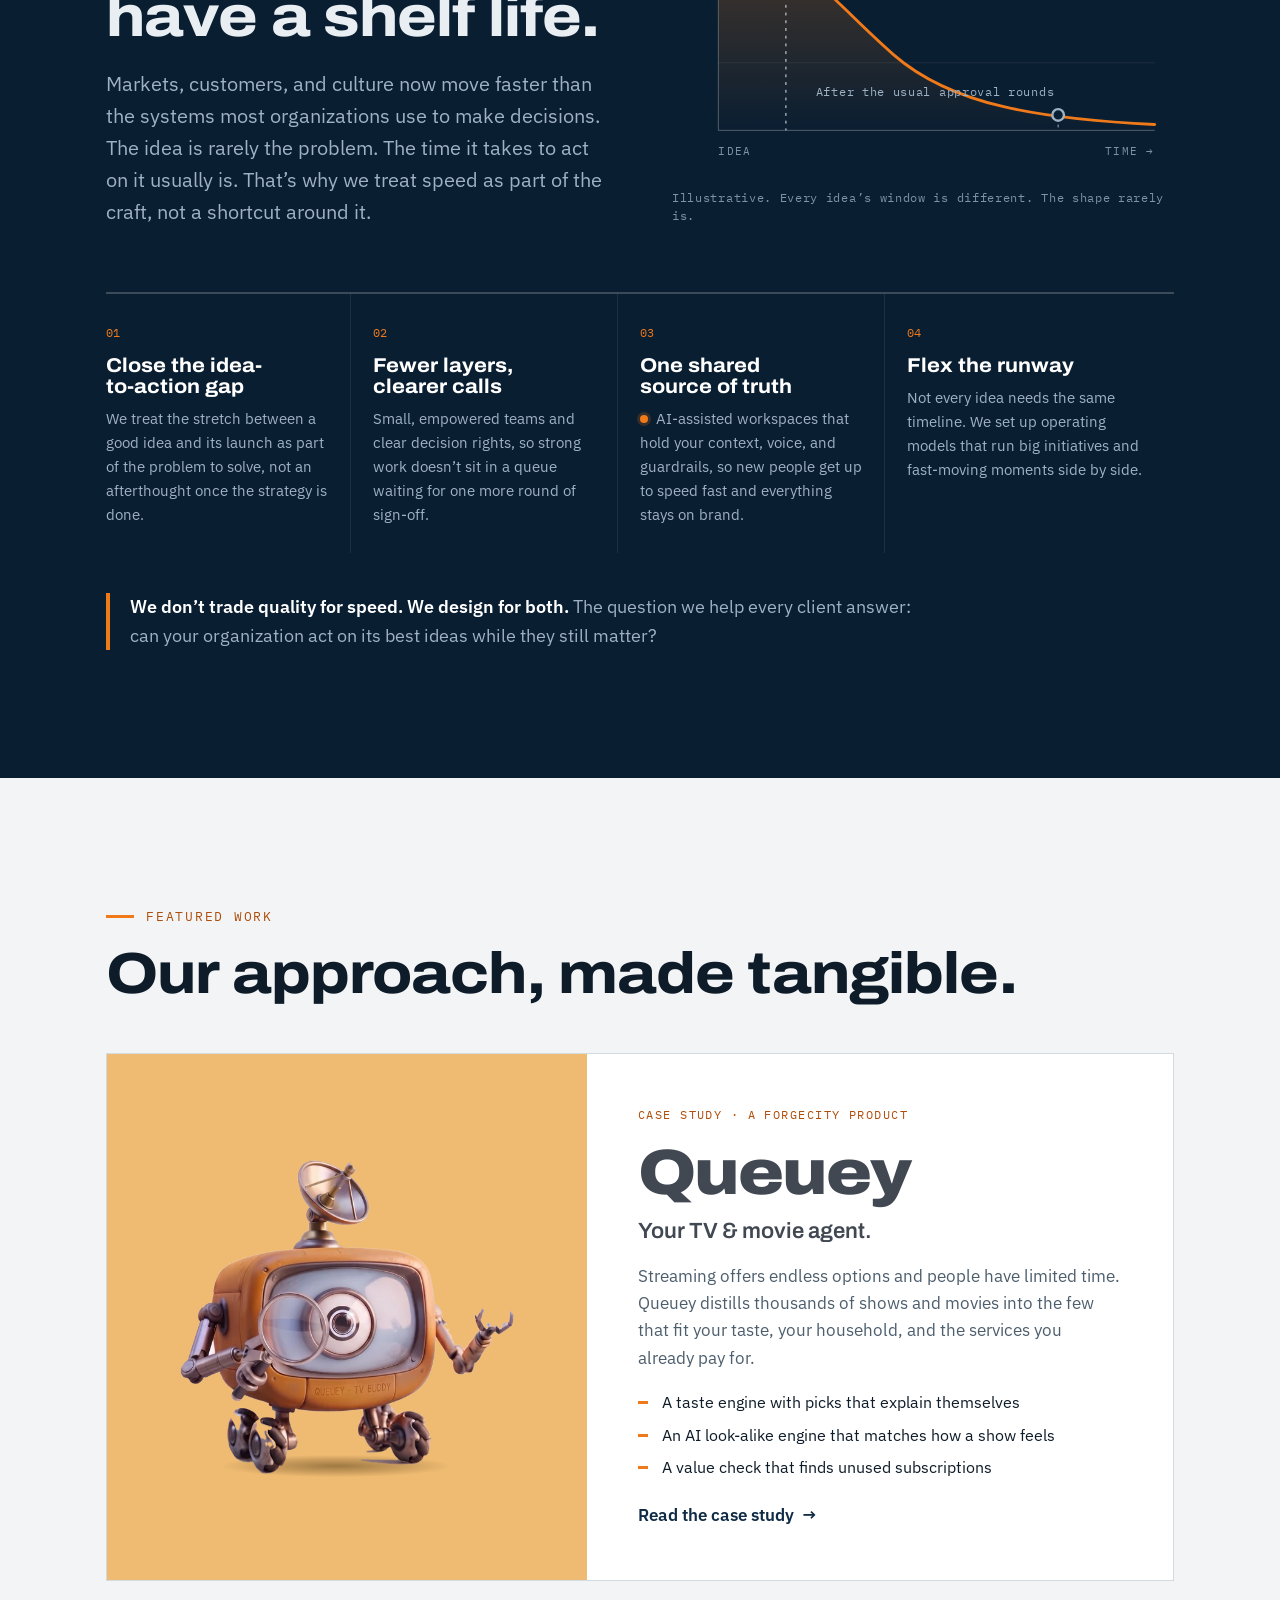
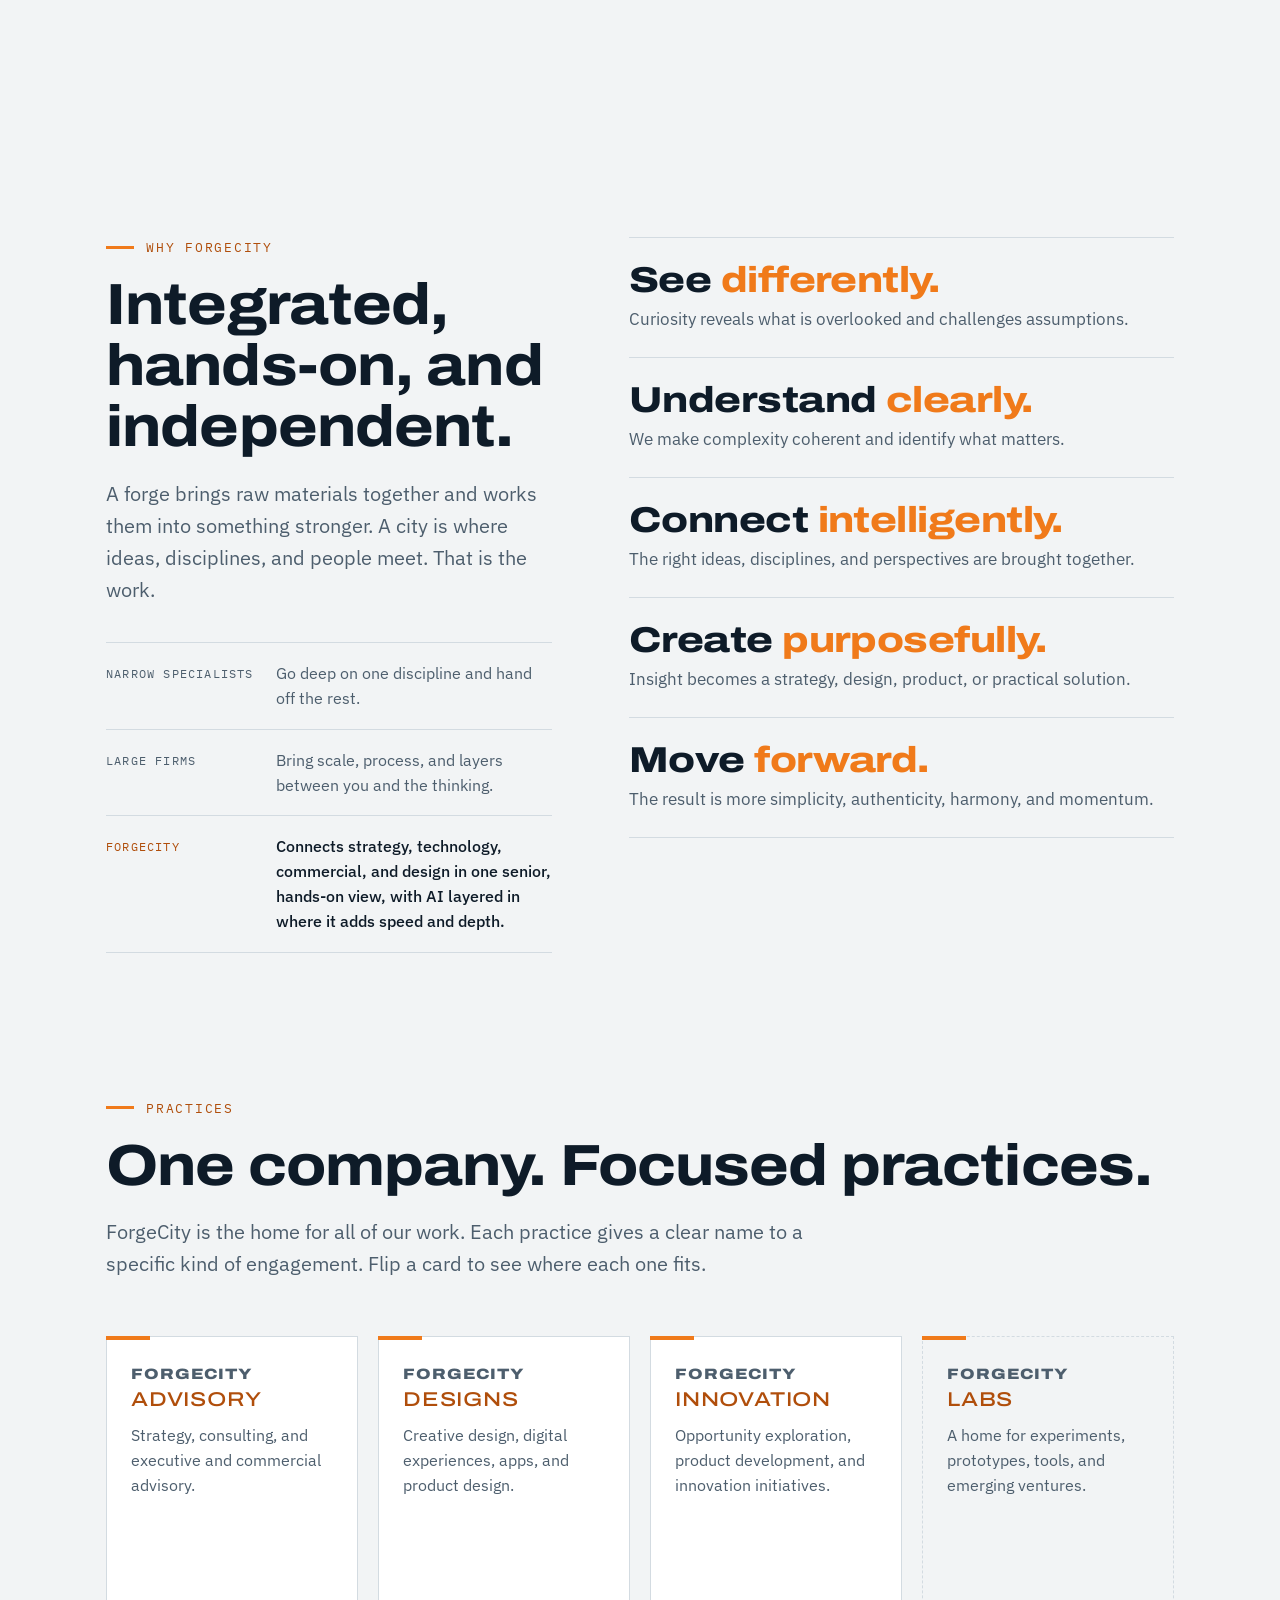
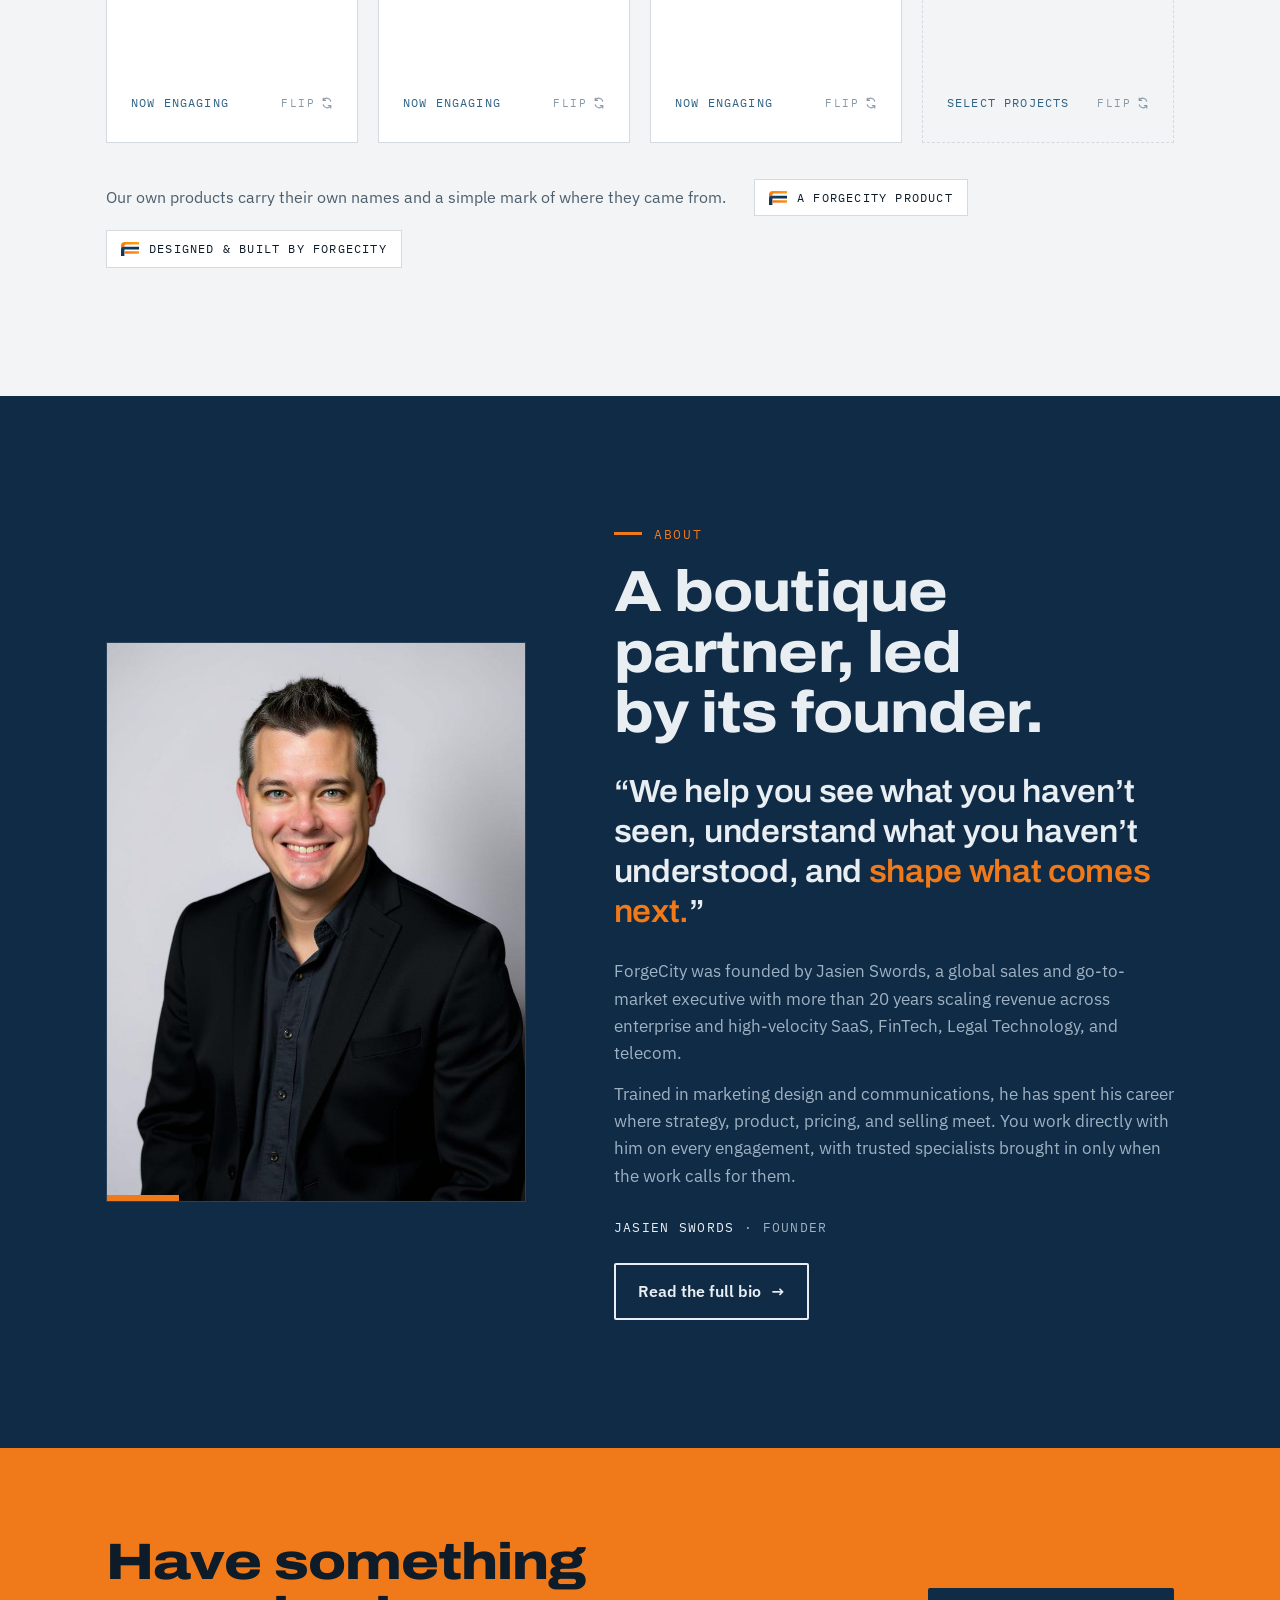
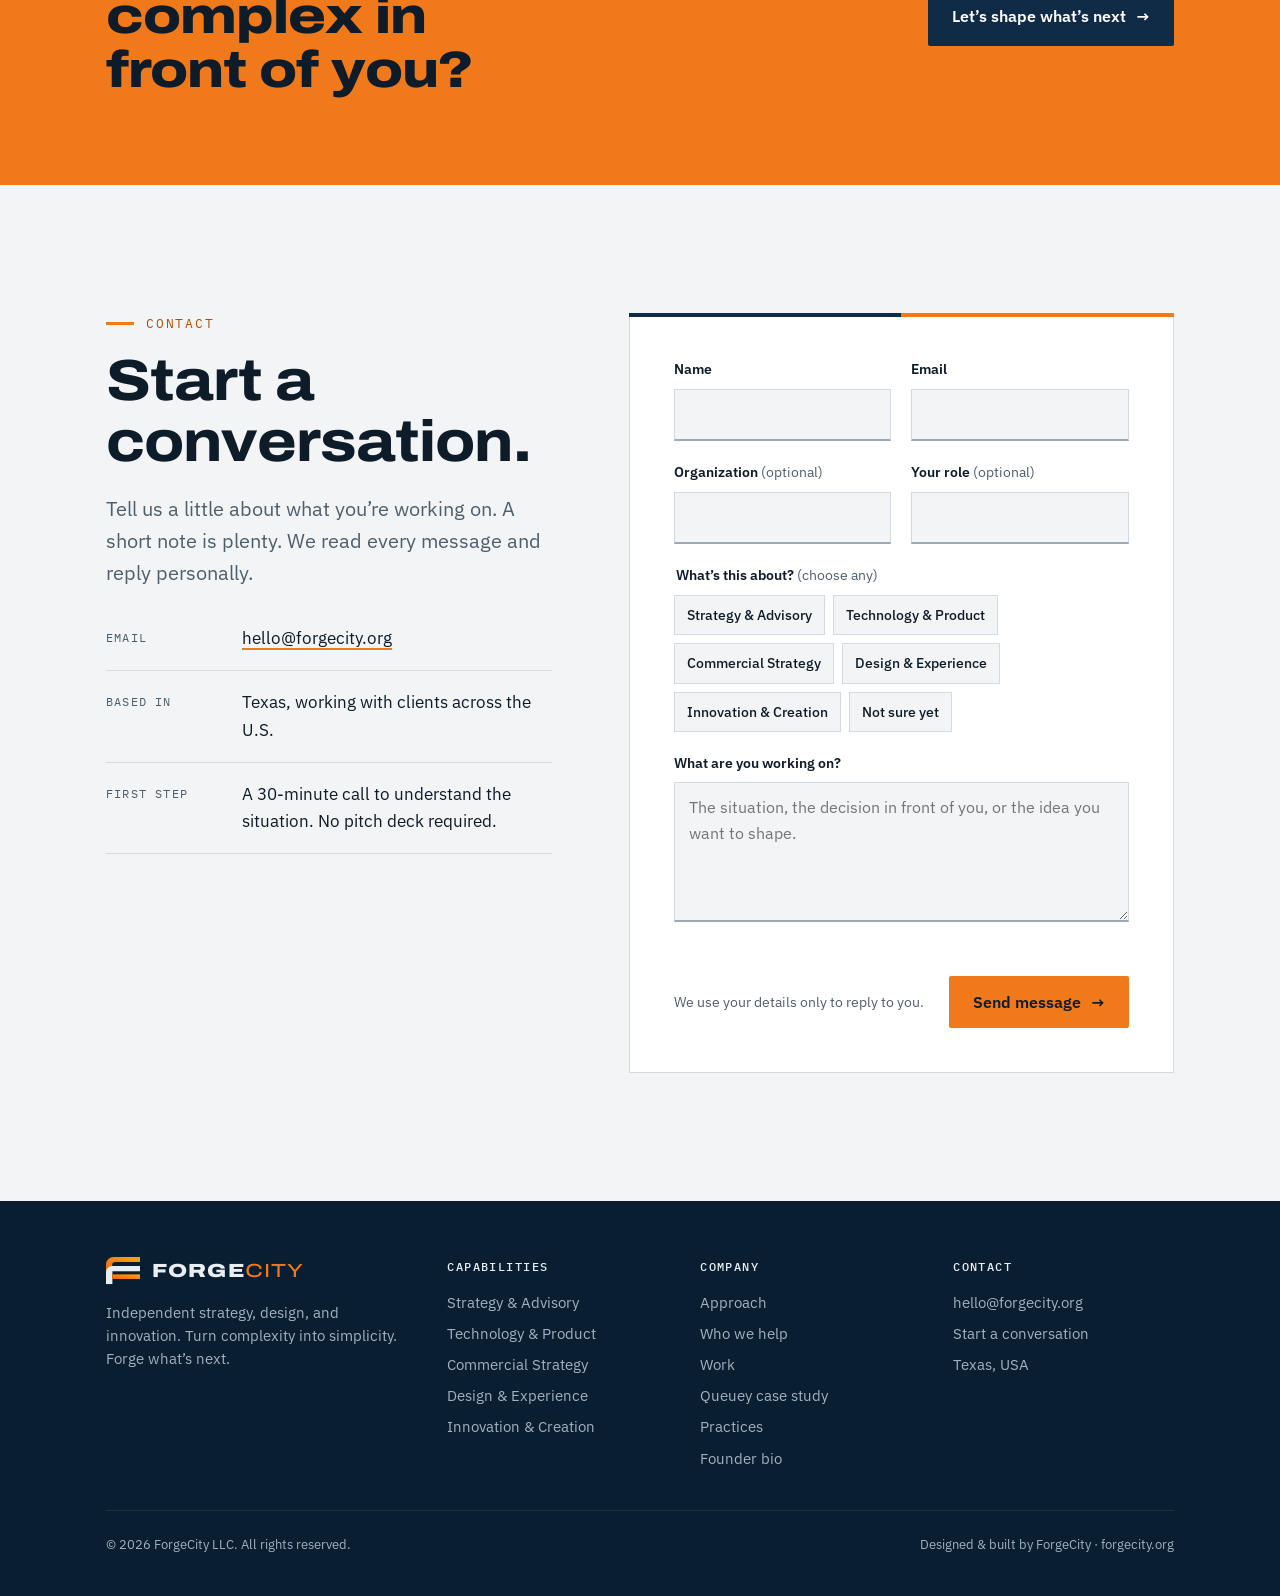
==== commit 8cde0729: "Velocity: good ideas have a shelf life Co-Authored-By: Claude Opus 5.5 <noreply@anthropic.com> Claud" ====
--- a/index.html
+++ b/index.html
@@ -308,6 +308,7 @@
             <li>A clear statement of the problem worth solving</li>
             <li>A focused plan with priorities and trade-offs made explicit</li>
             <li>A trusted sounding board for the decisions that follow</li>
+            <li>Decision rights and rhythms that let good ideas move</li>
           </ul>
         </div>
       </article>
@@ -418,6 +419,7 @@
             <li>A short list of opportunities worth pursuing</li>
             <li>Working prototypes that make ideas tangible</li>
             <li>An initiative with an owner and a next step</li>
+            <li>A shorter path from idea to launch, while the idea still matters</li>
           </ul>
         </div>
       </article>
@@ -455,6 +457,67 @@
         <span class="focus">Concepts · Prototypes · Plans</span>
       </div>
     </div>
+  </div>
+</section>
+
+<!-- VELOCITY -->
+<section id="velocity" class="dark velocity" aria-labelledby="velTitle">
+  <div class="wrap">
+    <div class="vel-grid">
+      <div>
+        <p class="eyebrow"><span>Velo<span class="vel-city">city</span></span></p>
+        <h2 id="velTitle" class="h2">Good ideas have a shelf life.</h2>
+        <p class="lede">Markets, customers, and culture now move faster than the systems most organizations use to make decisions. The idea is rarely the problem. The time it takes to act on it usually is. That’s why we treat speed as part of the craft, not a shortcut around it.</p>
+      </div>
+      <figure class="halflife" aria-labelledby="hlCap">
+        <svg viewBox="0 0 520 300" role="img" aria-labelledby="hlTitle">
+          <title id="hlTitle">Illustration: an idea’s relevance falls over time. Acting early captures it while relevance is high; acting after long approval rounds arrives when most of it is gone.</title>
+          <defs>
+            <linearGradient id="hlFill" x1="0" y1="0" x2="0" y2="1"><stop offset="0" stop-color="#F07A1A" stop-opacity=".28"/><stop offset="1" stop-color="#F07A1A" stop-opacity="0"/></linearGradient>
+          </defs>
+          <g stroke="rgba(255,255,255,.08)" stroke-width="1"><line x1="48" y1="40" x2="500" y2="40"/><line x1="48" y1="110" x2="500" y2="110"/><line x1="48" y1="180" x2="500" y2="180"/></g>
+          <line x1="48" y1="250" x2="500" y2="250" stroke="rgba(255,255,255,.3)"/>
+          <line x1="48" y1="30" x2="48" y2="250" stroke="rgba(255,255,255,.3)"/>
+          <path d="M48 44 C 120 52, 170 120, 230 172 S 380 238, 500 244 L500 250 L48 250 Z" fill="url(#hlFill)"/>
+          <path d="M48 44 C 120 52, 170 120, 230 172 S 380 238, 500 244" fill="none" stroke="#F07A1A" stroke-width="3" stroke-linecap="round"/>
+          <line x1="118" y1="56" x2="118" y2="250" stroke="#E9EEF2" stroke-dasharray="3 5"/>
+          <circle cx="118" cy="56" r="7" fill="#F07A1A" stroke="#0A1E31" stroke-width="3"/>
+          <text x="130" y="44" class="hl-lab hl-on">Act while it matters</text>
+          <line x1="400" y1="236" x2="400" y2="250" stroke="#9FB2C3" stroke-dasharray="3 5"/>
+          <circle cx="400" cy="234" r="6" fill="#0A1E31" stroke="#9FB2C3" stroke-width="2.5"/>
+          <text x="396" y="214" class="hl-lab" text-anchor="end">After the usual approval rounds</text>
+          <text x="48" y="276" class="hl-axis">Idea</text>
+          <text x="500" y="276" class="hl-axis" text-anchor="end">Time →</text>
+          <text x="40" y="36" class="hl-axis" text-anchor="end" transform="rotate(-90 40 36)">Relevance</text>
+        </svg>
+        <figcaption id="hlCap">Illustrative. Every idea’s window is different. The shape rarely is.</figcaption>
+      </figure>
+    </div>
+
+    <div class="vel-moves">
+      <div>
+        <span class="n">01</span>
+        <h3>Close the idea-to-action gap</h3>
+        <p>We treat the stretch between a good idea and its launch as part of the problem to solve, not an afterthought once the strategy is done.</p>
+      </div>
+      <div>
+        <span class="n">02</span>
+        <h3>Fewer layers, clearer calls</h3>
+        <p>Small, empowered teams and clear decision rights, so strong work doesn’t sit in a queue waiting for one more round of sign-off.</p>
+      </div>
+      <div>
+        <span class="n">03</span>
+        <h3>One shared source of truth</h3>
+        <p><span class="ai-dot" aria-hidden="true"></span> AI-assisted workspaces that hold your context, voice, and guardrails, so new people get up to speed fast and everything stays on brand.</p>
+      </div>
+      <div>
+        <span class="n">04</span>
+        <h3>Flex the runway</h3>
+        <p>Not every idea needs the same timeline. We set up operating models that run big initiatives and fast-moving moments side by side.</p>
+      </div>
+    </div>
+
+    <p class="vel-close"><strong>We don’t trade quality for speed. We design for both.</strong> The question we help every client answer: can your organization act on its best ideas while they still matter?</p>
   </div>
 </section>
 
--- a/site.css
+++ b/site.css
@@ -171,6 +171,29 @@
 .aud h3{font-size:24px;font-weight:720;font-stretch:110%}
 .aud p{color:var(--on-navy-muted);font-size:16px;max-width:52ch}
 .aud .focus{font-family:var(--font-mono);font-size:12px;letter-spacing:.08em;text-transform:uppercase;color:var(--teal);margin-top:auto;padding-top:10px}
+
+/* Velocity */
+.velocity{background:var(--navy-deep)}
+.vel-city{color:#fff}
+.vel-grid{display:grid;grid-template-columns:minmax(0,1fr) minmax(0,1fr);gap:clamp(32px,5vw,80px);align-items:center}
+.halflife{margin:0}
+.halflife svg{width:100%;height:auto;display:block}
+.hl-lab{font-family:var(--font-mono);font-size:12px;letter-spacing:.06em;fill:#9FB2C3}
+.hl-on{fill:#fff}
+.hl-axis{font-family:var(--font-mono);font-size:11px;letter-spacing:.12em;text-transform:uppercase;fill:#7F93A6}
+.halflife figcaption{margin-top:10px;font-family:var(--font-mono);font-size:11.5px;letter-spacing:.06em;color:#7F93A6}
+.vel-moves{display:grid;grid-template-columns:repeat(4,minmax(0,1fr));gap:0;margin-top:64px;border-top:2px solid rgba(255,255,255,.2)}
+.vel-moves > div{padding:24px 22px 26px 0;margin-right:22px;border-right:1px solid rgba(255,255,255,.08)}
+.vel-moves > div:last-child{border-right:0;margin-right:0}
+.vel-moves .n{font-family:var(--font-mono);font-size:12px;color:var(--forge)}
+.vel-moves h3{font-size:20px;font-weight:720;font-stretch:108%;margin-top:10px;color:#fff}
+.vel-moves p{font-size:15px;color:var(--on-navy-muted);margin-top:10px}
+.vel-moves .ai-dot{margin-right:4px;transform:translateY(-1px)}
+.vel-close{margin-top:40px;max-width:820px;font-size:18px;color:var(--on-navy-muted);padding-left:20px;border-left:4px solid var(--forge)}
+.vel-close strong{color:#fff;font-weight:600}
+@media (max-width:1020px){.vel-moves{grid-template-columns:repeat(2,minmax(0,1fr))}.vel-moves > div{border-right:0;margin-right:0;border-bottom:1px solid rgba(255,255,255,.08)}}
+@media (max-width:900px){.vel-grid{grid-template-columns:1fr}}
+@media (max-width:560px){.vel-moves{grid-template-columns:1fr}}
 
 /* Work feature */
 .work-feature{margin-top:48px;display:grid;grid-template-columns:minmax(0,.9fr) minmax(0,1.1fr);text-decoration:none;color:inherit;border:1px solid var(--rule);background:#fff;overflow:hidden;transition:box-shadow .3s,transform .3s}
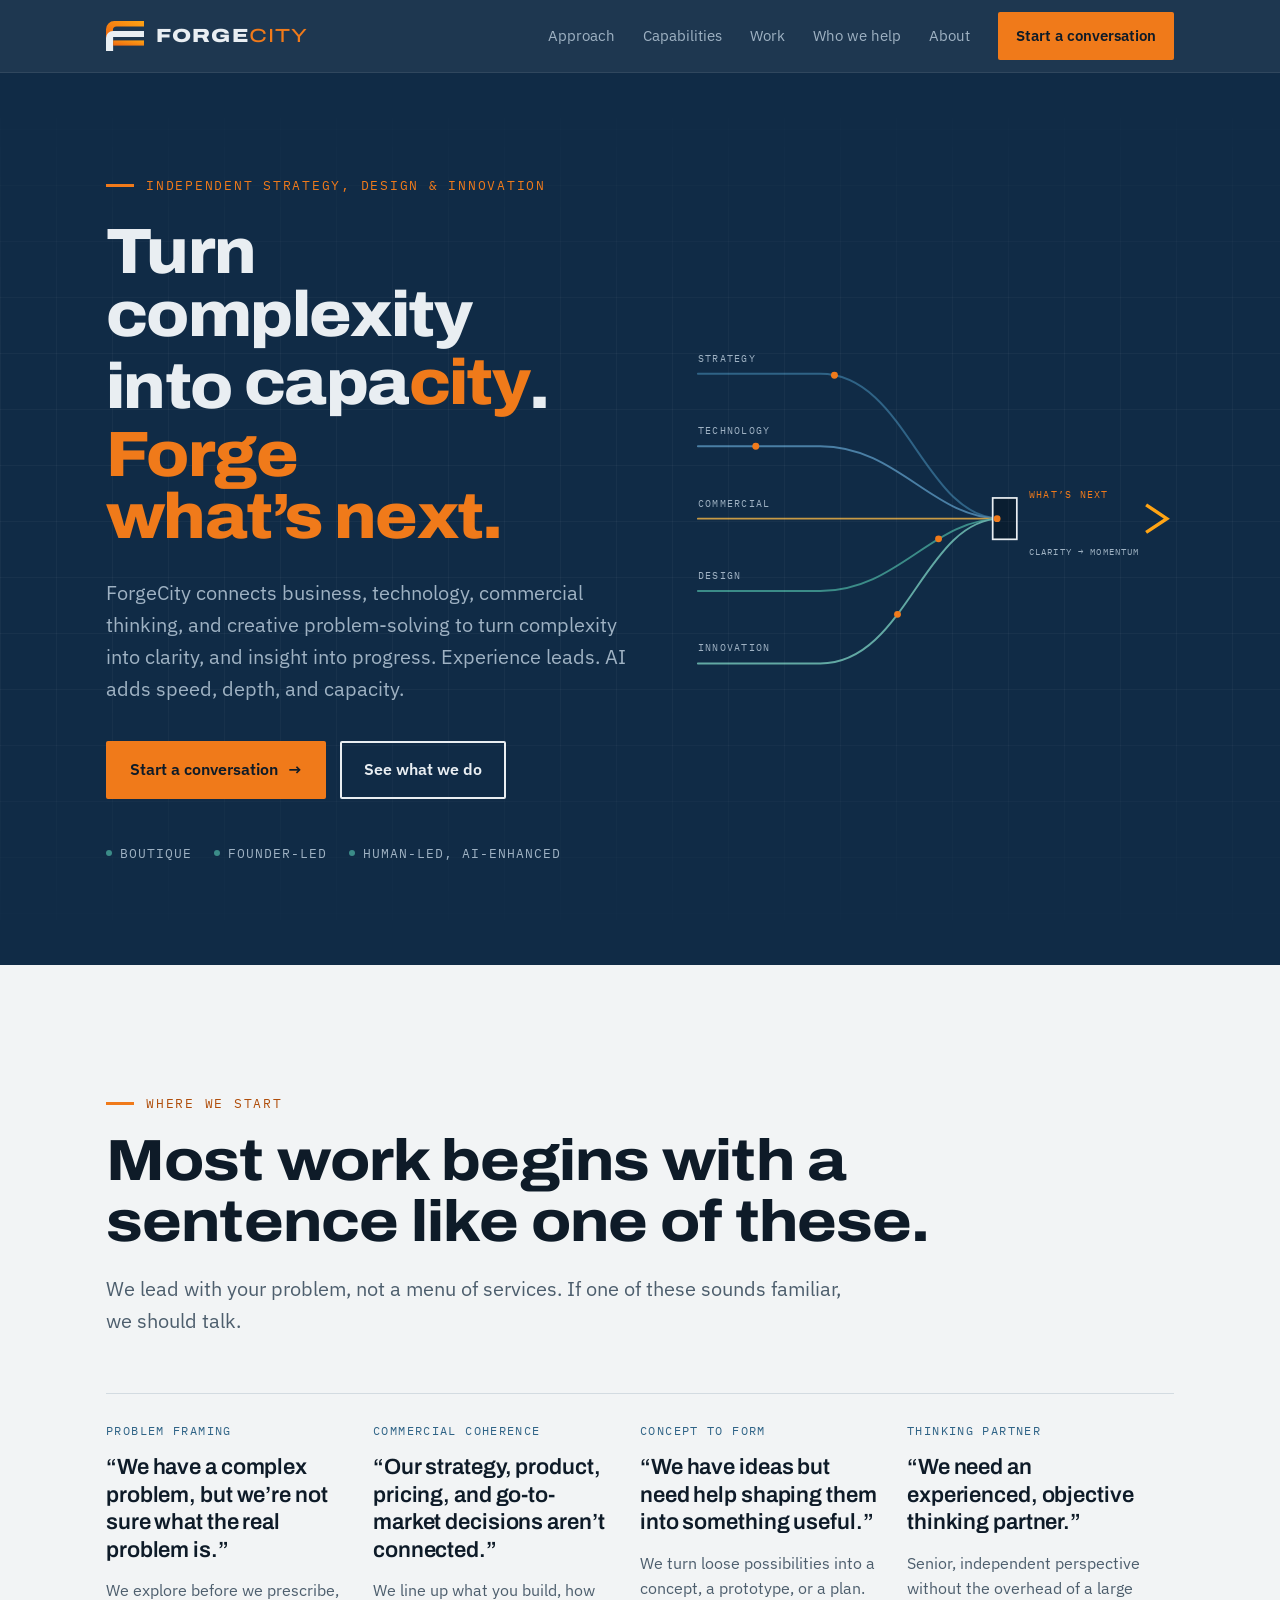
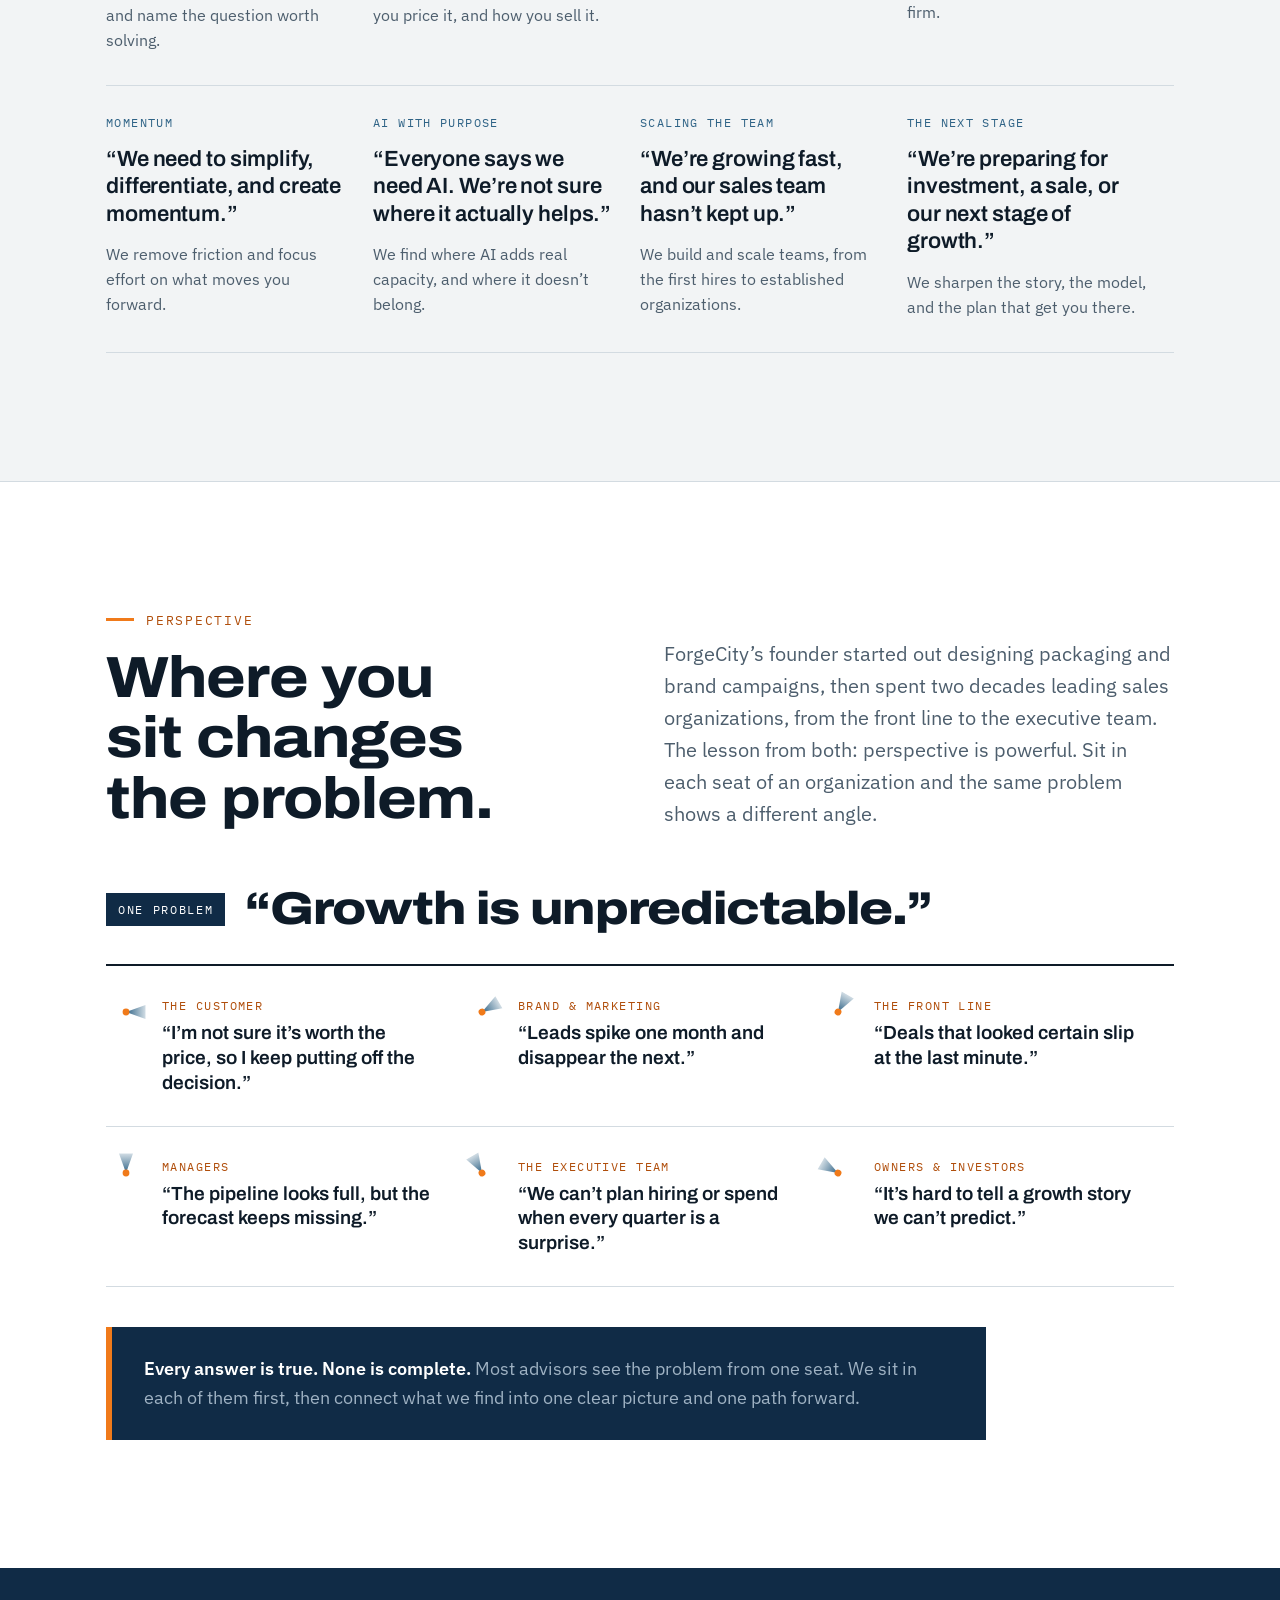
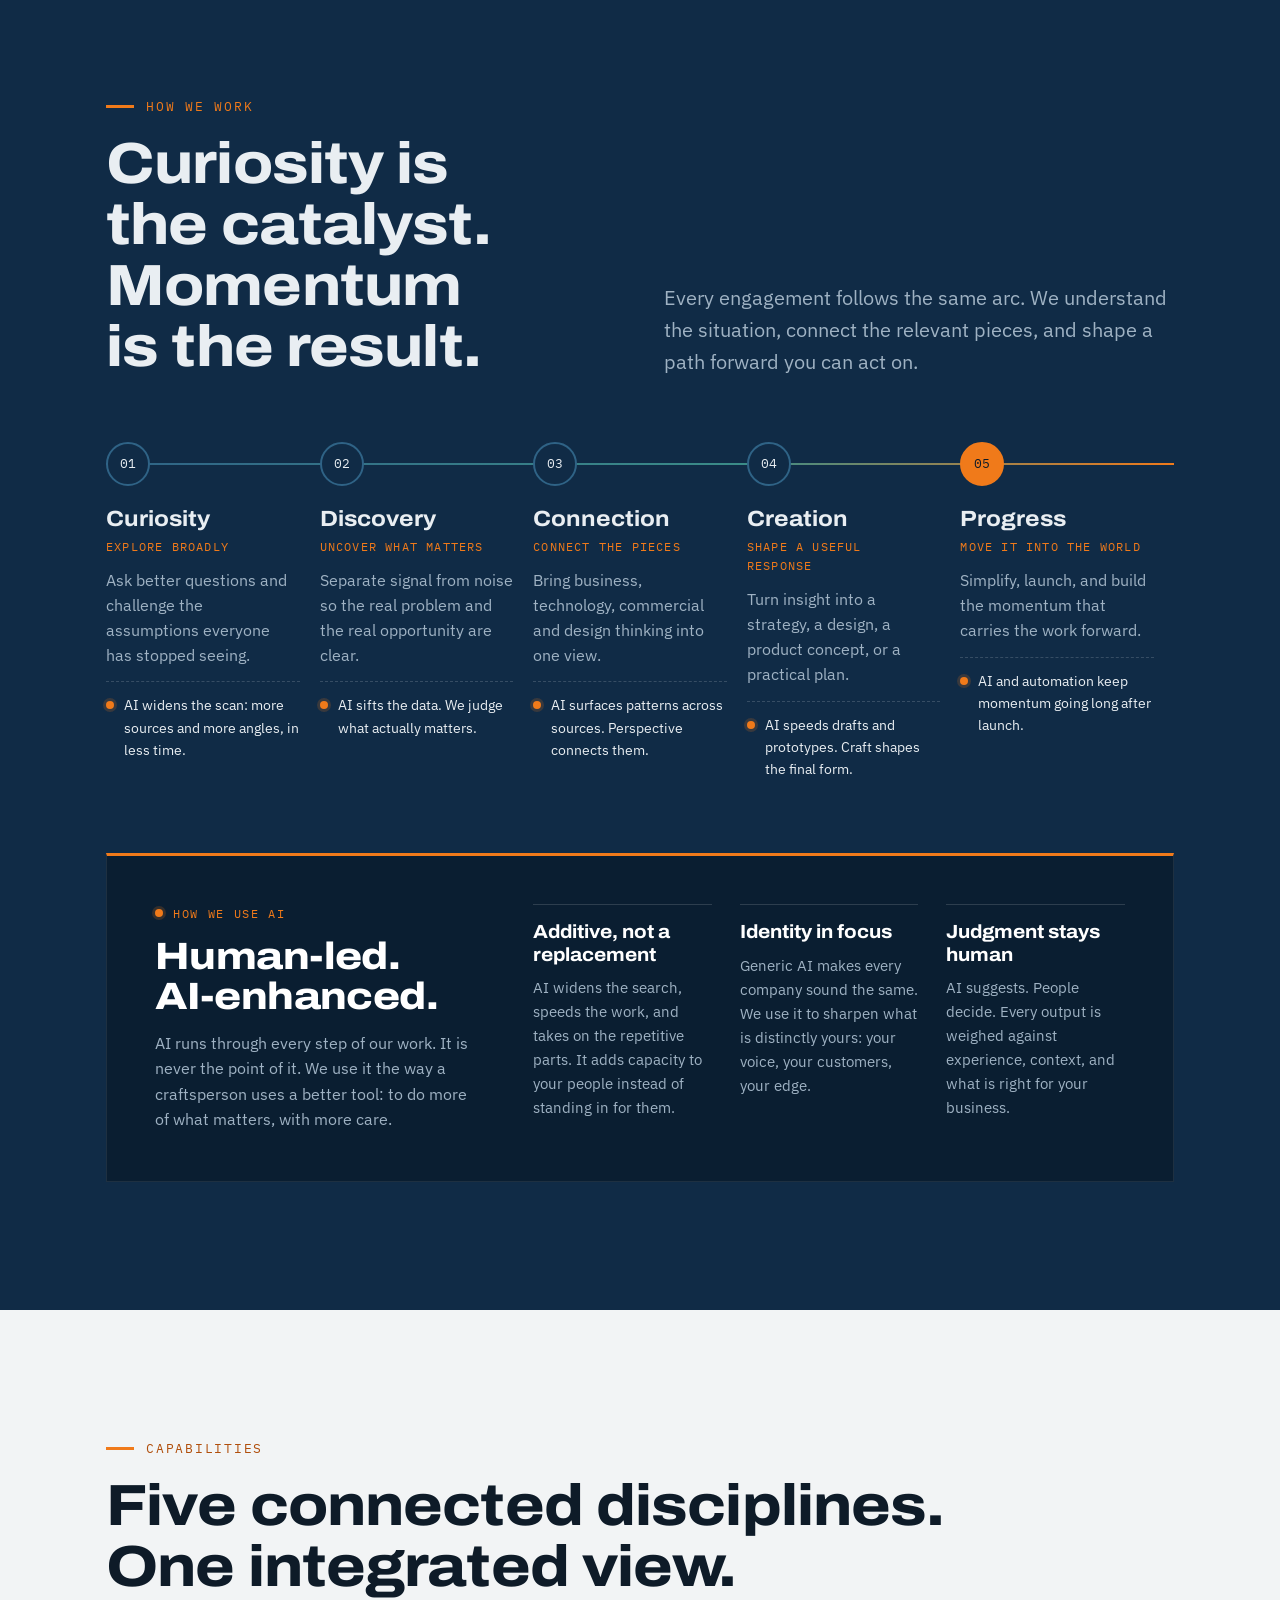
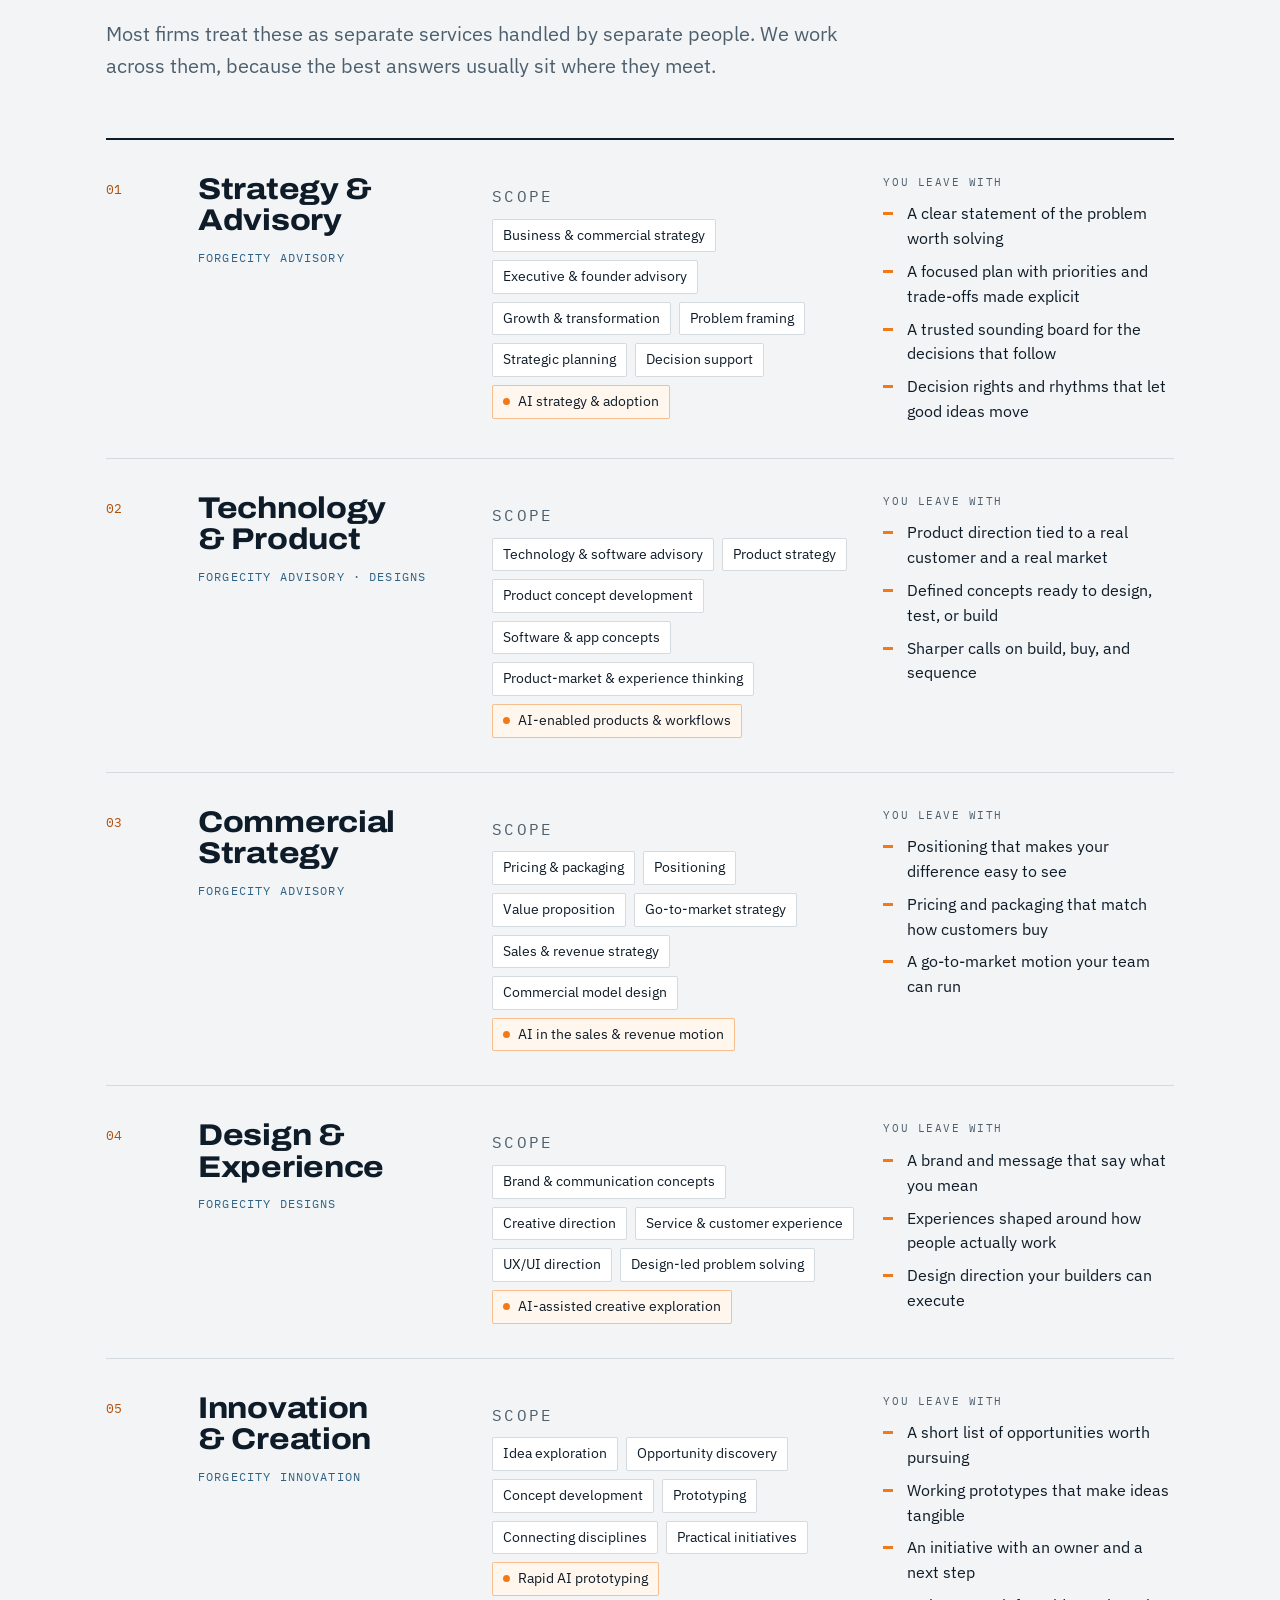
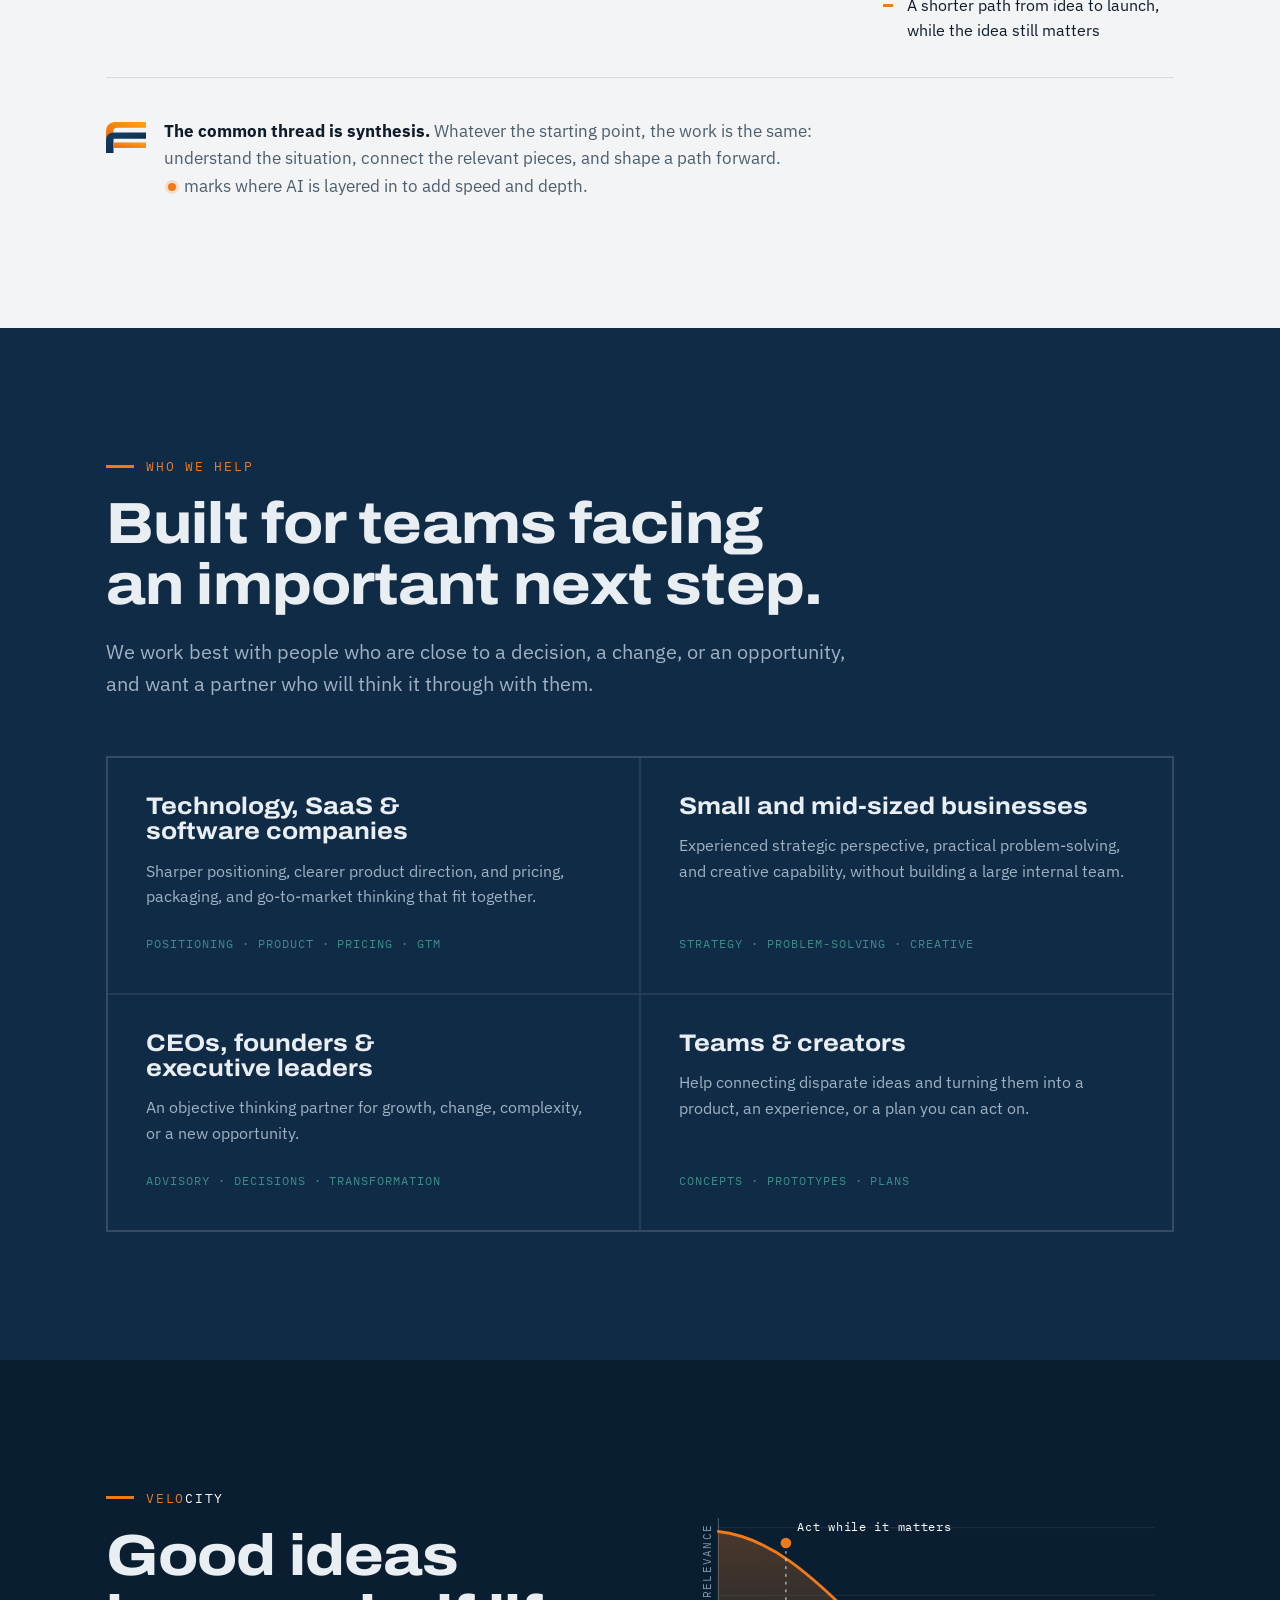
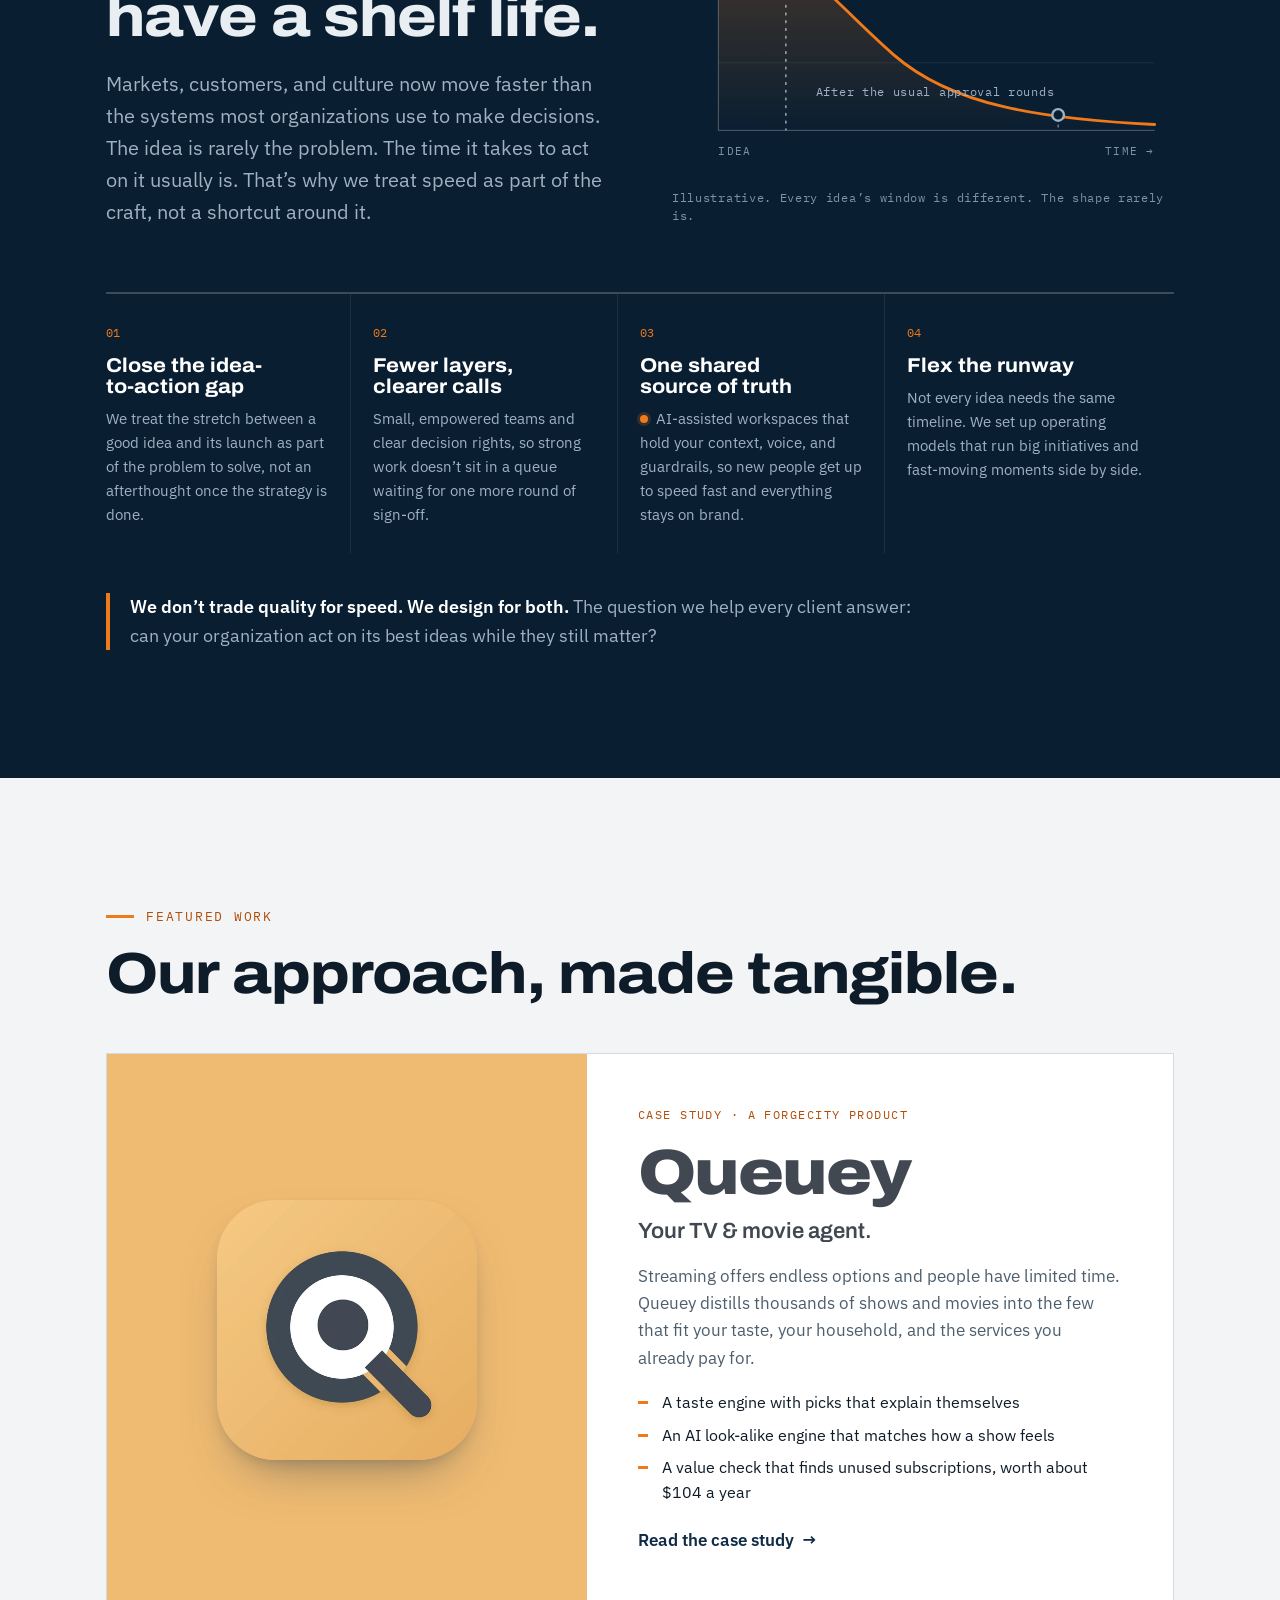
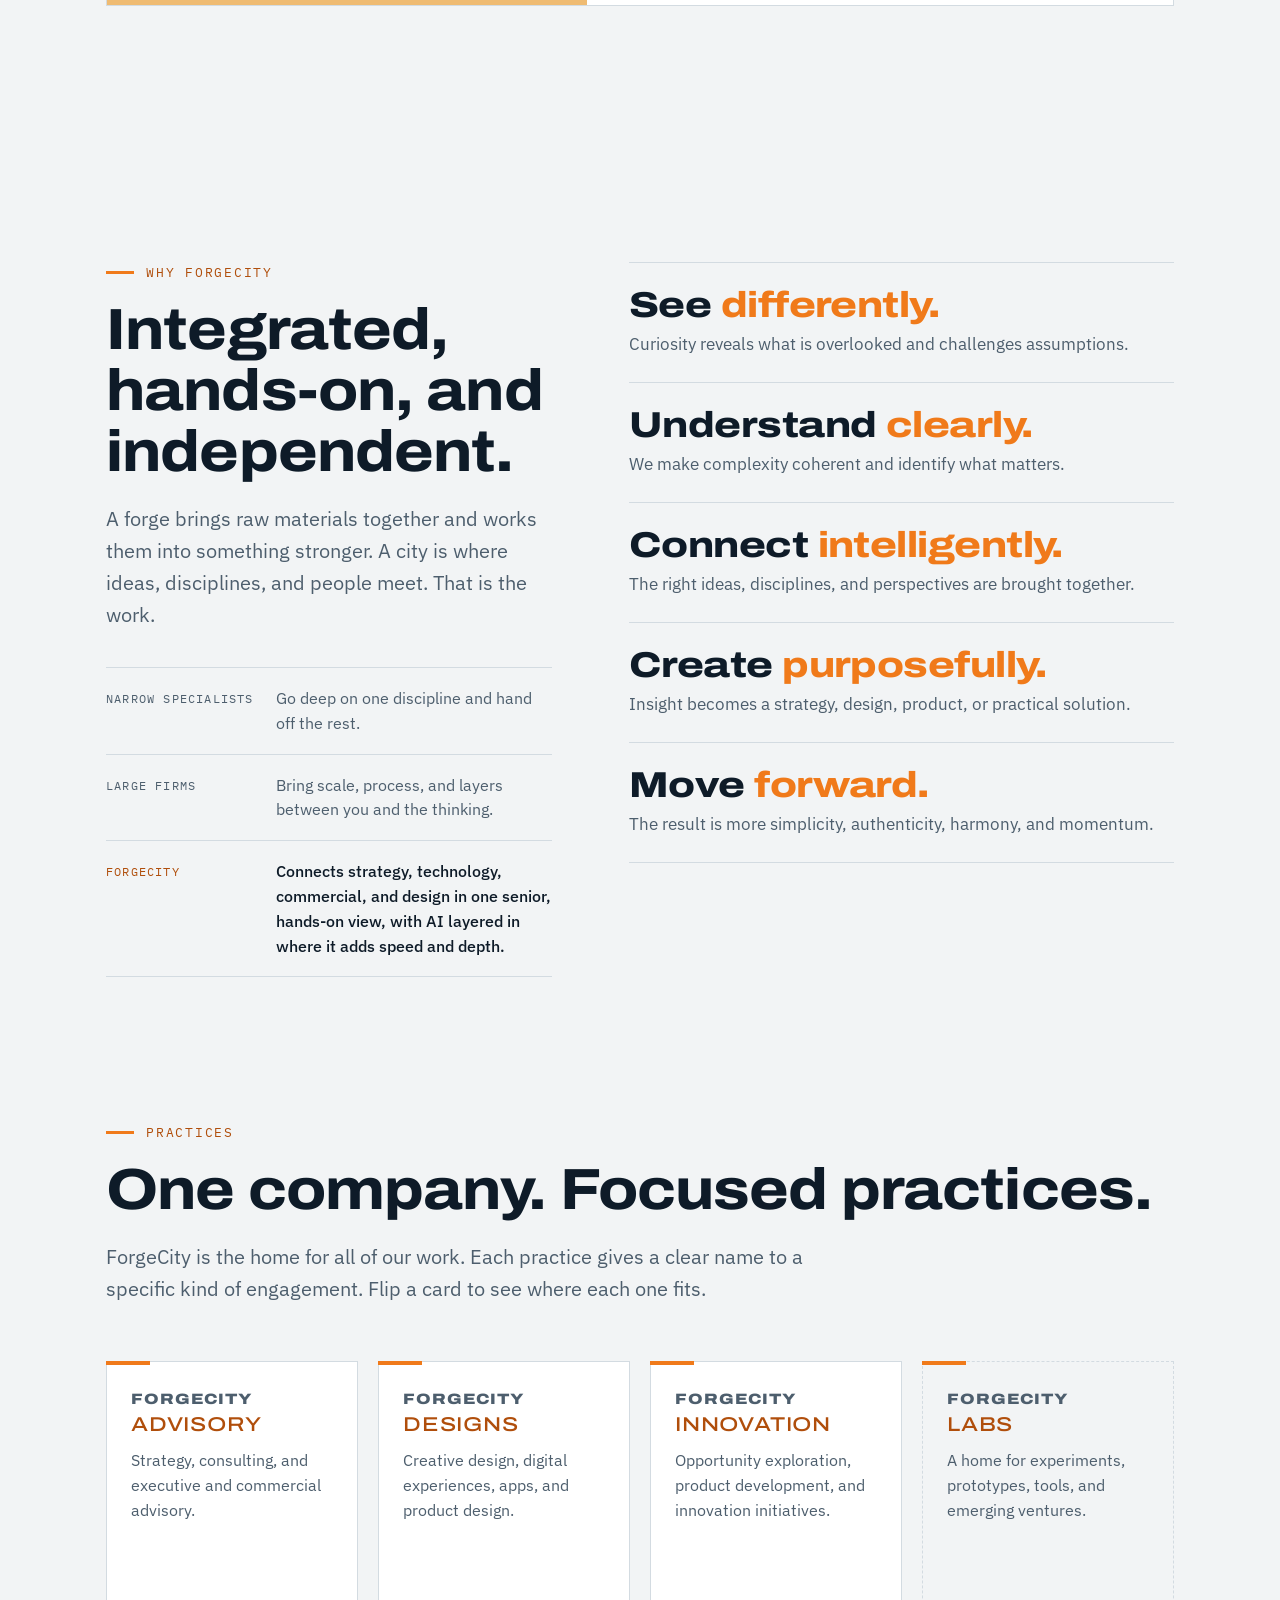
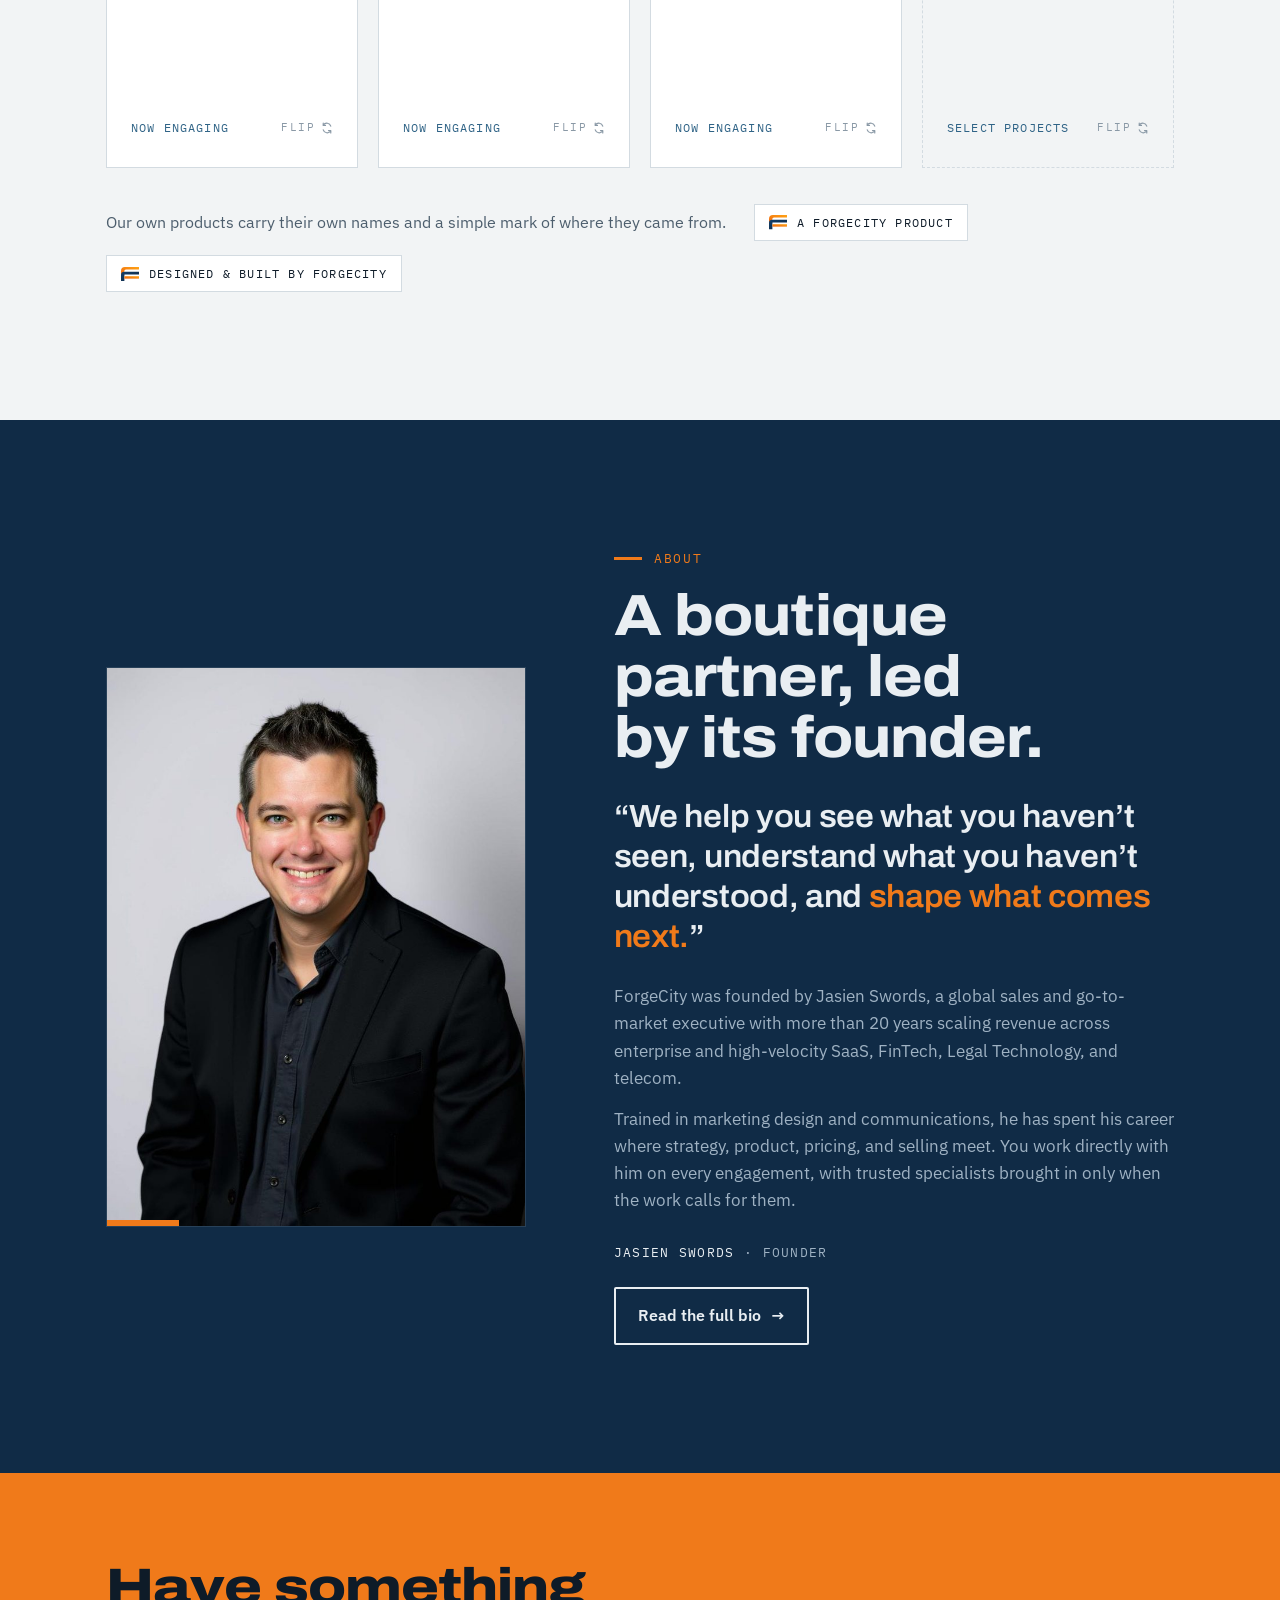
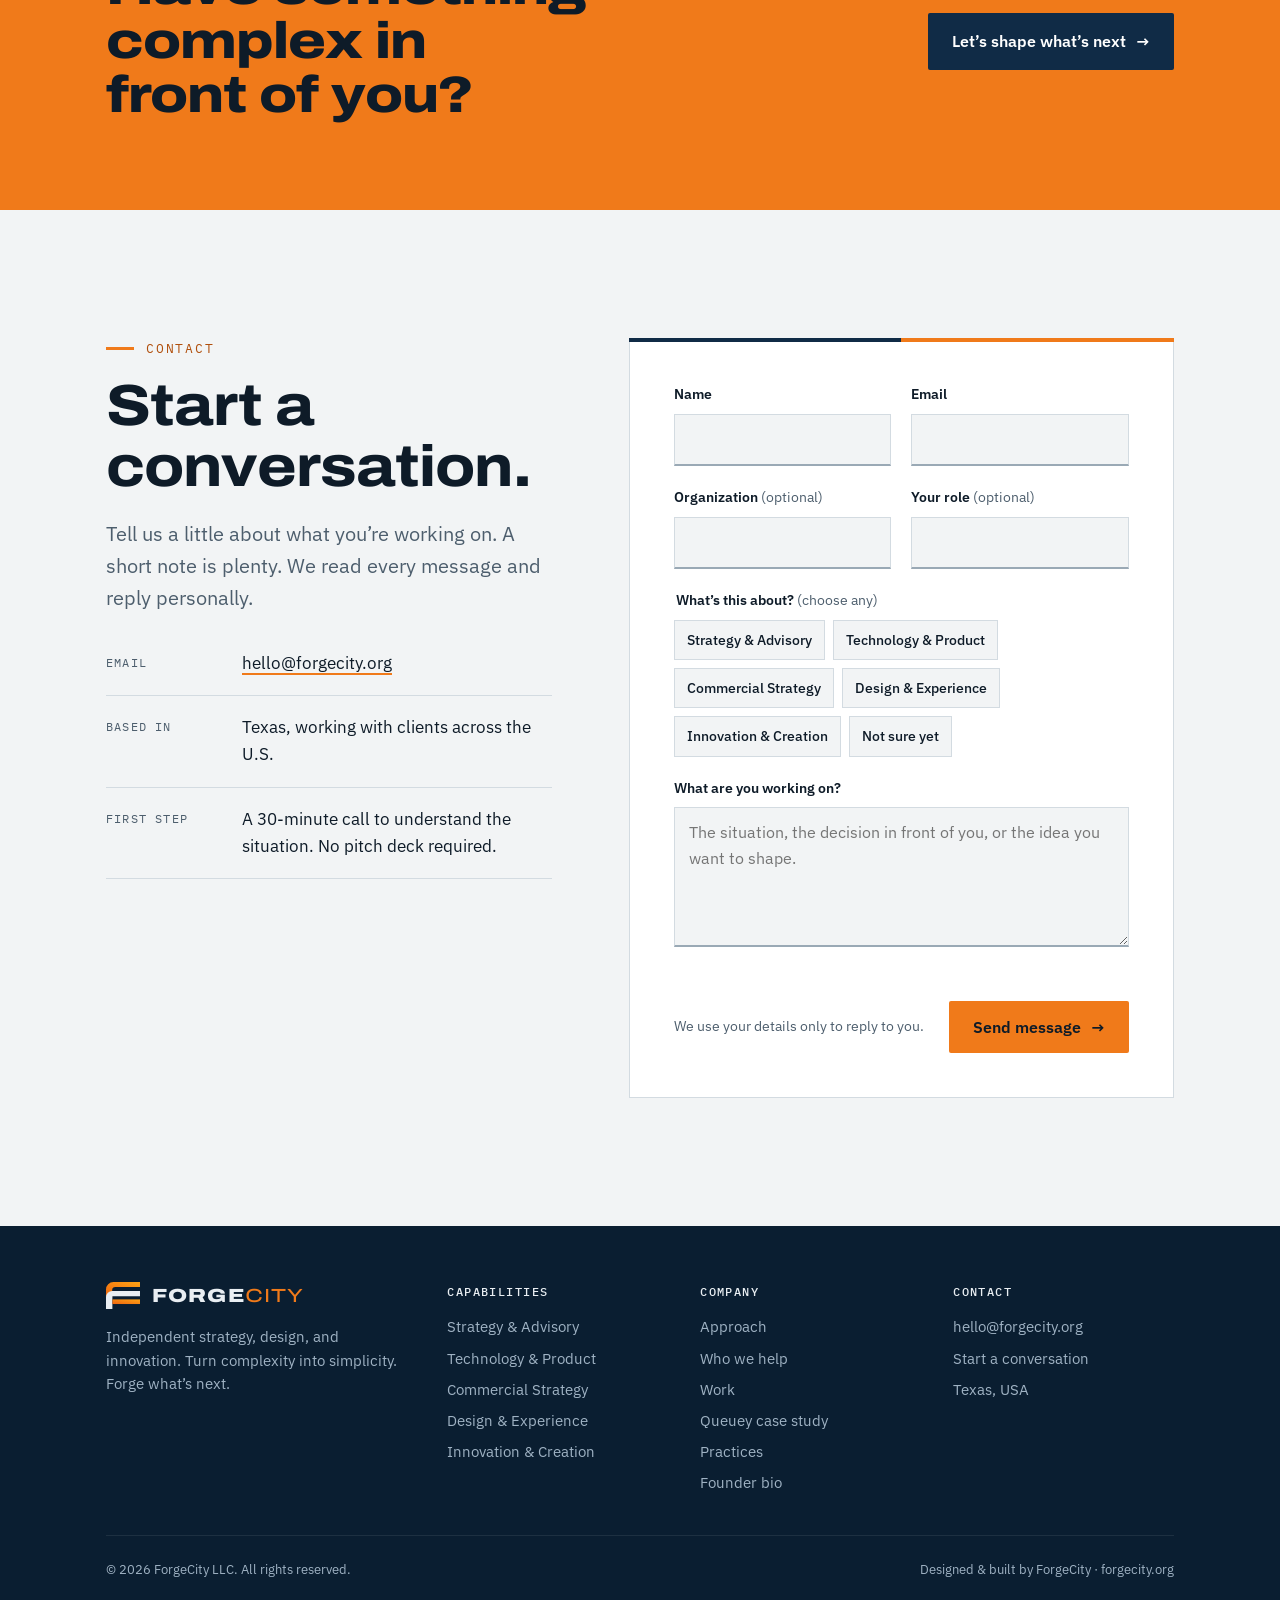
==== commit a3c13848: "Queuey case study: packet figures, four-stage plan, value, PDF download, app icon Co-Authored-By: Cl" ====
--- a/index.html
+++ b/index.html
@@ -528,7 +528,7 @@
     <h2 id="workTitle" class="h2">Our approach, made tangible.</h2>
     <a class="work-feature" href="work-queuey.html">
       <div class="wf-art">
-        <span class="q-ground"><span class="q-shadow" aria-hidden="true"></span><img src="work/queuey-3d.webp" alt="Queuey, an orange TV-shaped robot with a magnifying glass" width="560" height="527" loading="lazy"></span>
+        <img class="wf-icon" src="work/queuey-app-icon.webp" alt="Queuey app icon" width="512" height="512" loading="lazy">
       </div>
       <div class="wf-text">
         <span class="wf-tag">Case study · A ForgeCity product</span>
@@ -538,7 +538,7 @@
         <ul class="wf-points">
           <li>A taste engine with picks that explain themselves</li>
           <li>An AI look-alike engine that matches how a show feels</li>
-          <li>A value check that finds unused subscriptions</li>
+          <li>A value check that finds unused subscriptions, worth about $104 a year</li>
         </ul>
         <span class="wf-link">Read the case study <span class="arrow" aria-hidden="true">→</span></span>
       </div>
--- a/site.css
+++ b/site.css
@@ -202,7 +202,8 @@
 .q-ground{position:relative;display:block;width:100%;max-width:340px}
 .q-ground img{display:block;width:100%;height:auto;position:relative;z-index:1;transition:transform .5s;transform-origin:50% 95%}
 .q-shadow{position:absolute;left:14%;width:66%;bottom:0;height:7%;background:radial-gradient(ellipse at center,rgba(60,40,10,.45) 0%,rgba(60,40,10,.18) 45%,transparent 72%);z-index:0}
-.work-feature:hover .q-ground img{transform:rotate(-2deg)}
+.wf-icon{width:100%;max-width:260px;height:auto;border-radius:22.5%;box-shadow:0 26px 50px -22px rgba(65,72,82,.55),0 6px 14px -6px rgba(65,72,82,.3);transition:transform .4s;position:relative;z-index:1}
+.work-feature:hover .wf-icon{transform:translateY(-4px) rotate(-2deg)}
 .wf-text{padding:clamp(28px,4vw,52px);display:flex;flex-direction:column;gap:14px}
 .wf-tag{font-family:var(--font-mono);font-size:12px;letter-spacing:.12em;text-transform:uppercase;color:var(--forge-ink)}
 .wf-text h3{font-size:clamp(40px,5vw,64px);font-weight:860;font-stretch:112%;letter-spacing:-.03em;color:#414852}
@@ -214,7 +215,7 @@
 .wf-link{margin-top:8px;font-weight:600;display:inline-flex;gap:8px;align-items:center;color:var(--navy)}
 .work-feature:hover .wf-link .arrow{transform:translateX(3px)}
 .wf-link .arrow{transition:transform .2s}
-@media (max-width:900px){.work-feature{grid-template-columns:1fr}.q-ground{max-width:240px}}
+@media (max-width:900px){.work-feature{grid-template-columns:1fr}.wf-icon{max-width:180px}}
 
 /* Why */
 .why{display:grid;grid-template-columns:minmax(0,.9fr) minmax(0,1.1fr);gap:clamp(40px,6vw,96px);align-items:start}
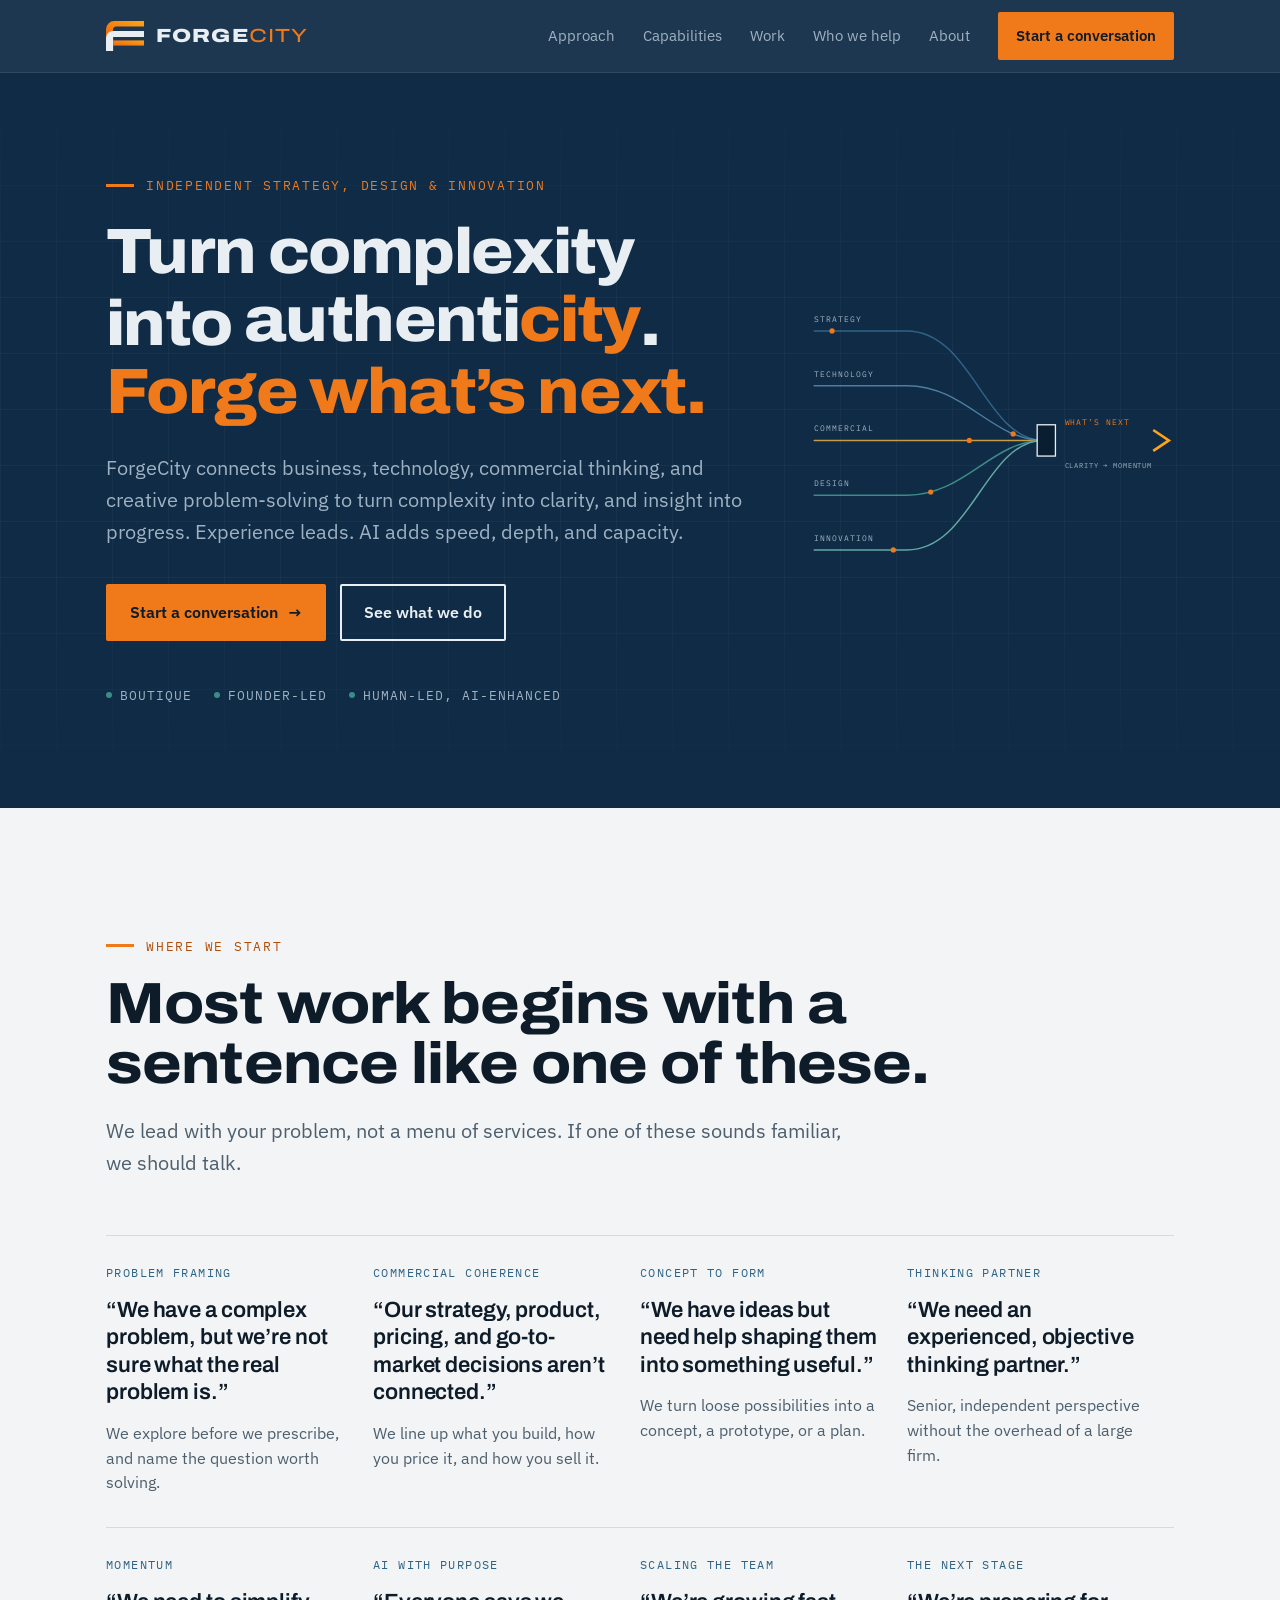
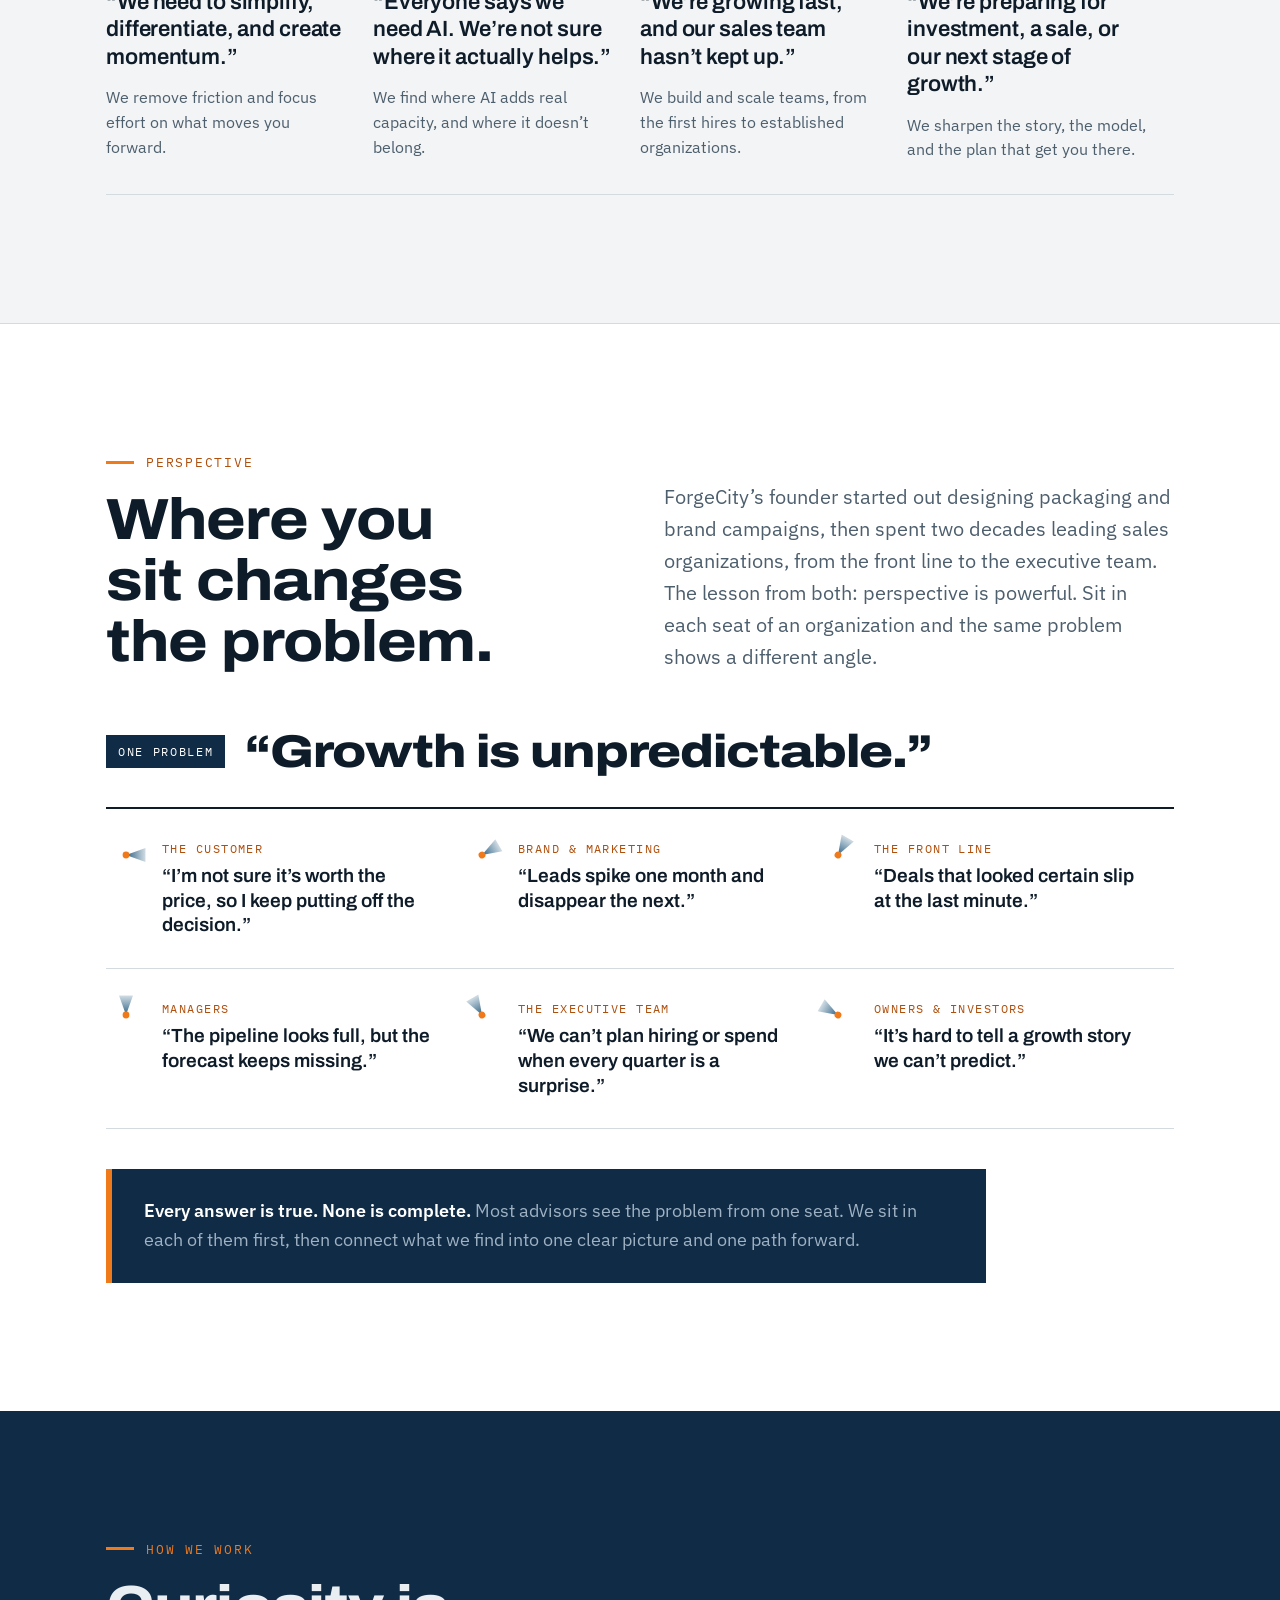
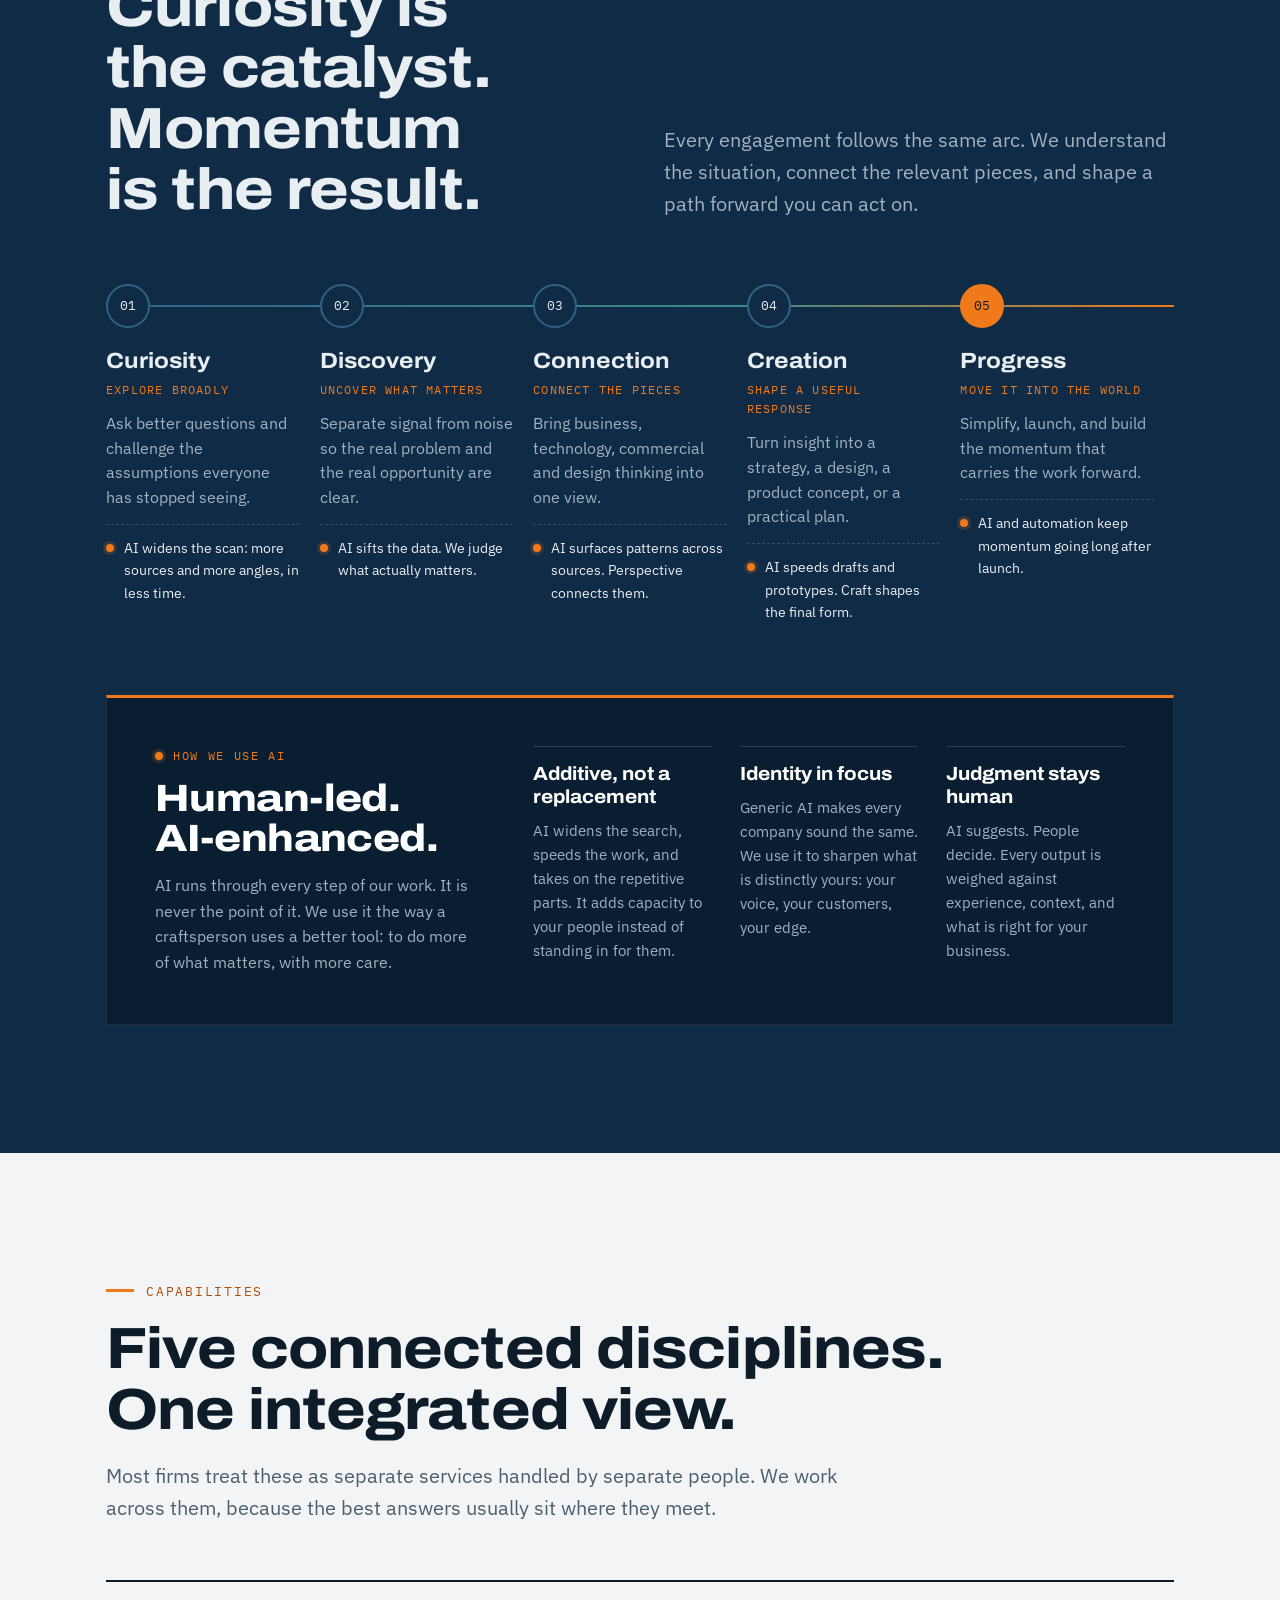
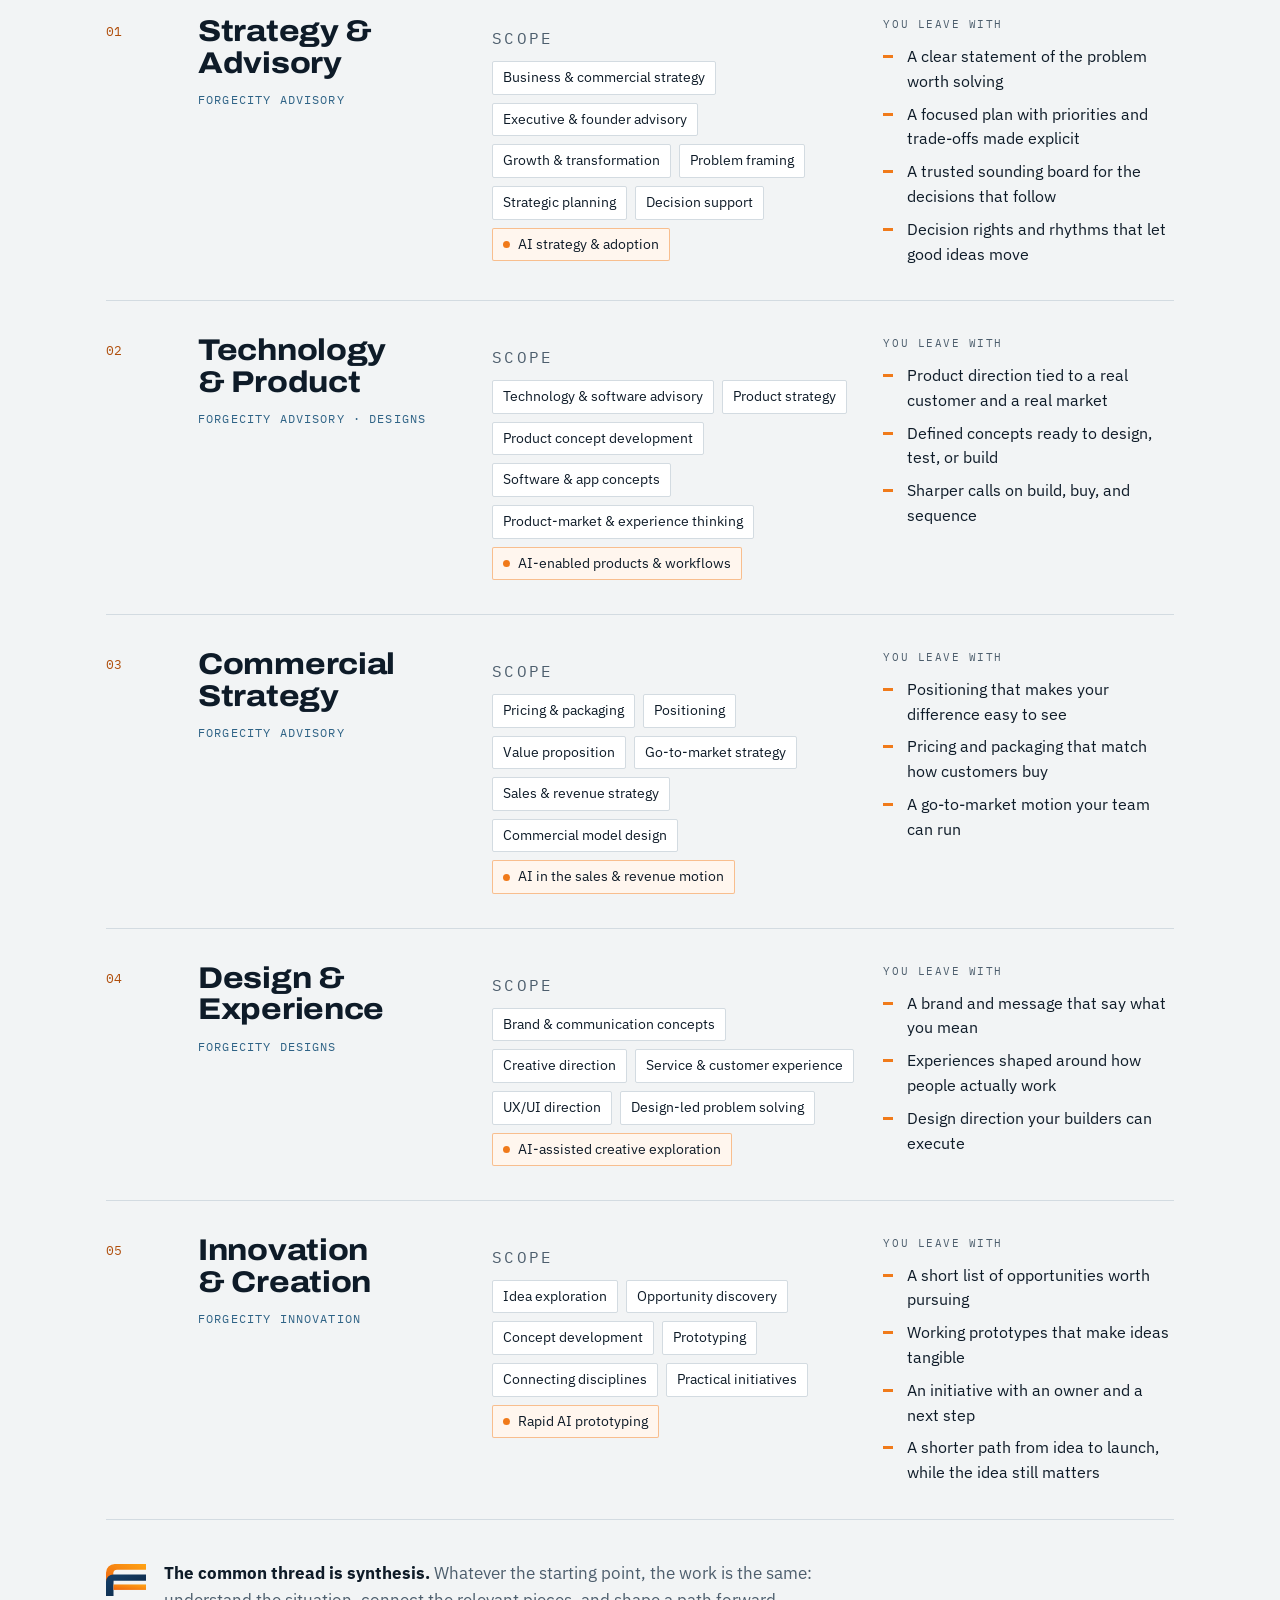
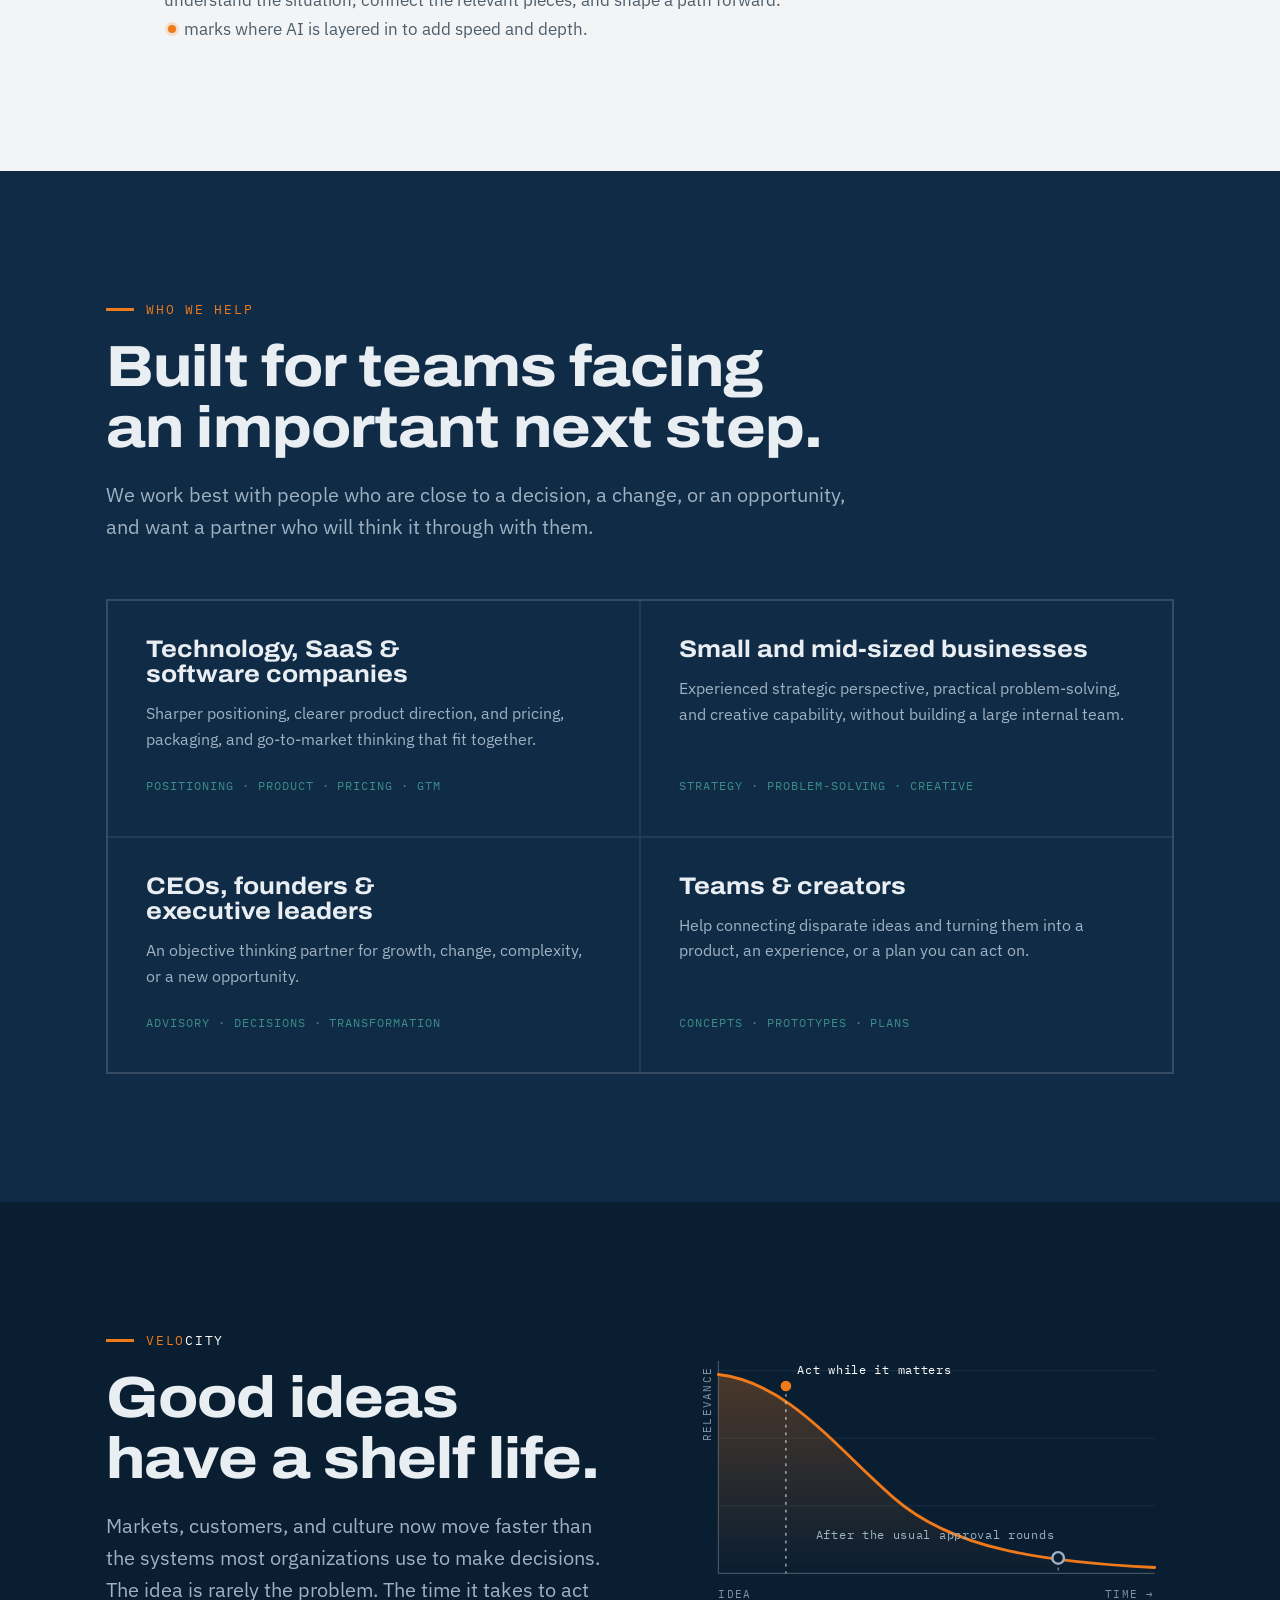
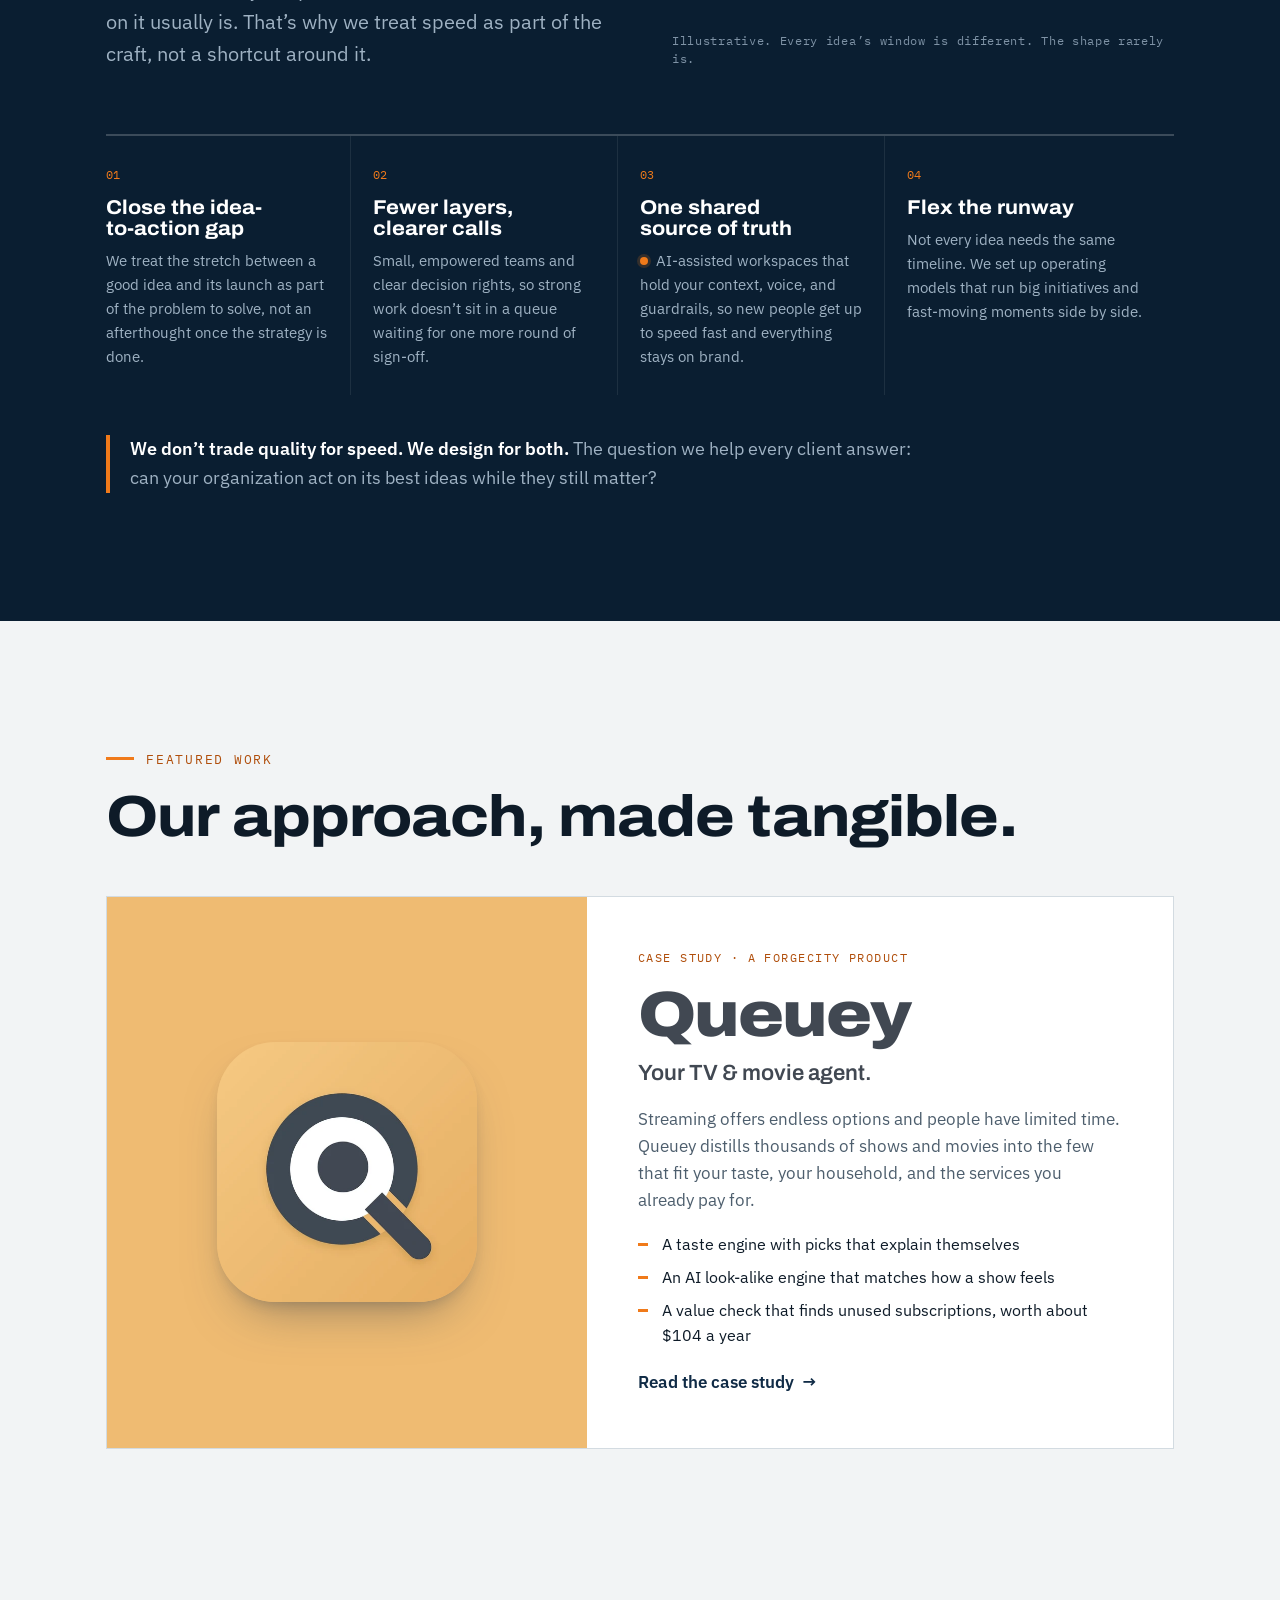
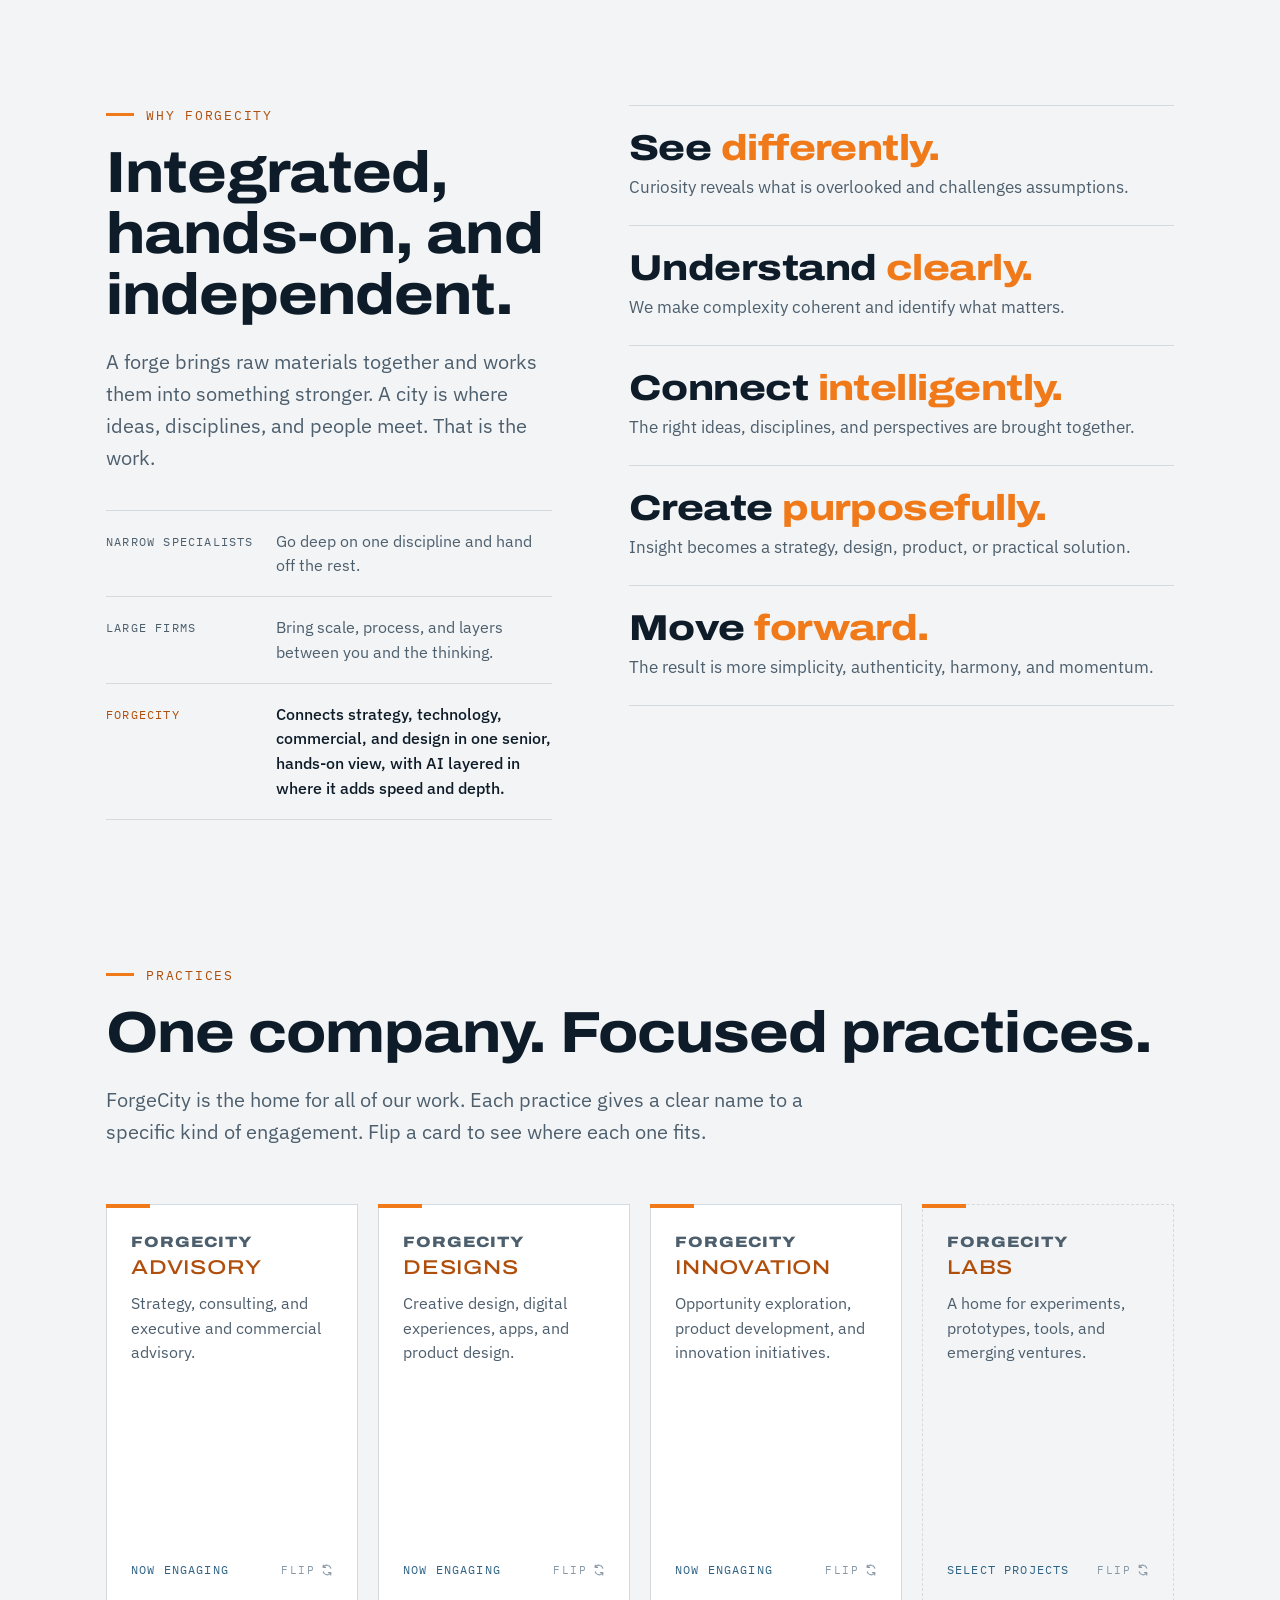
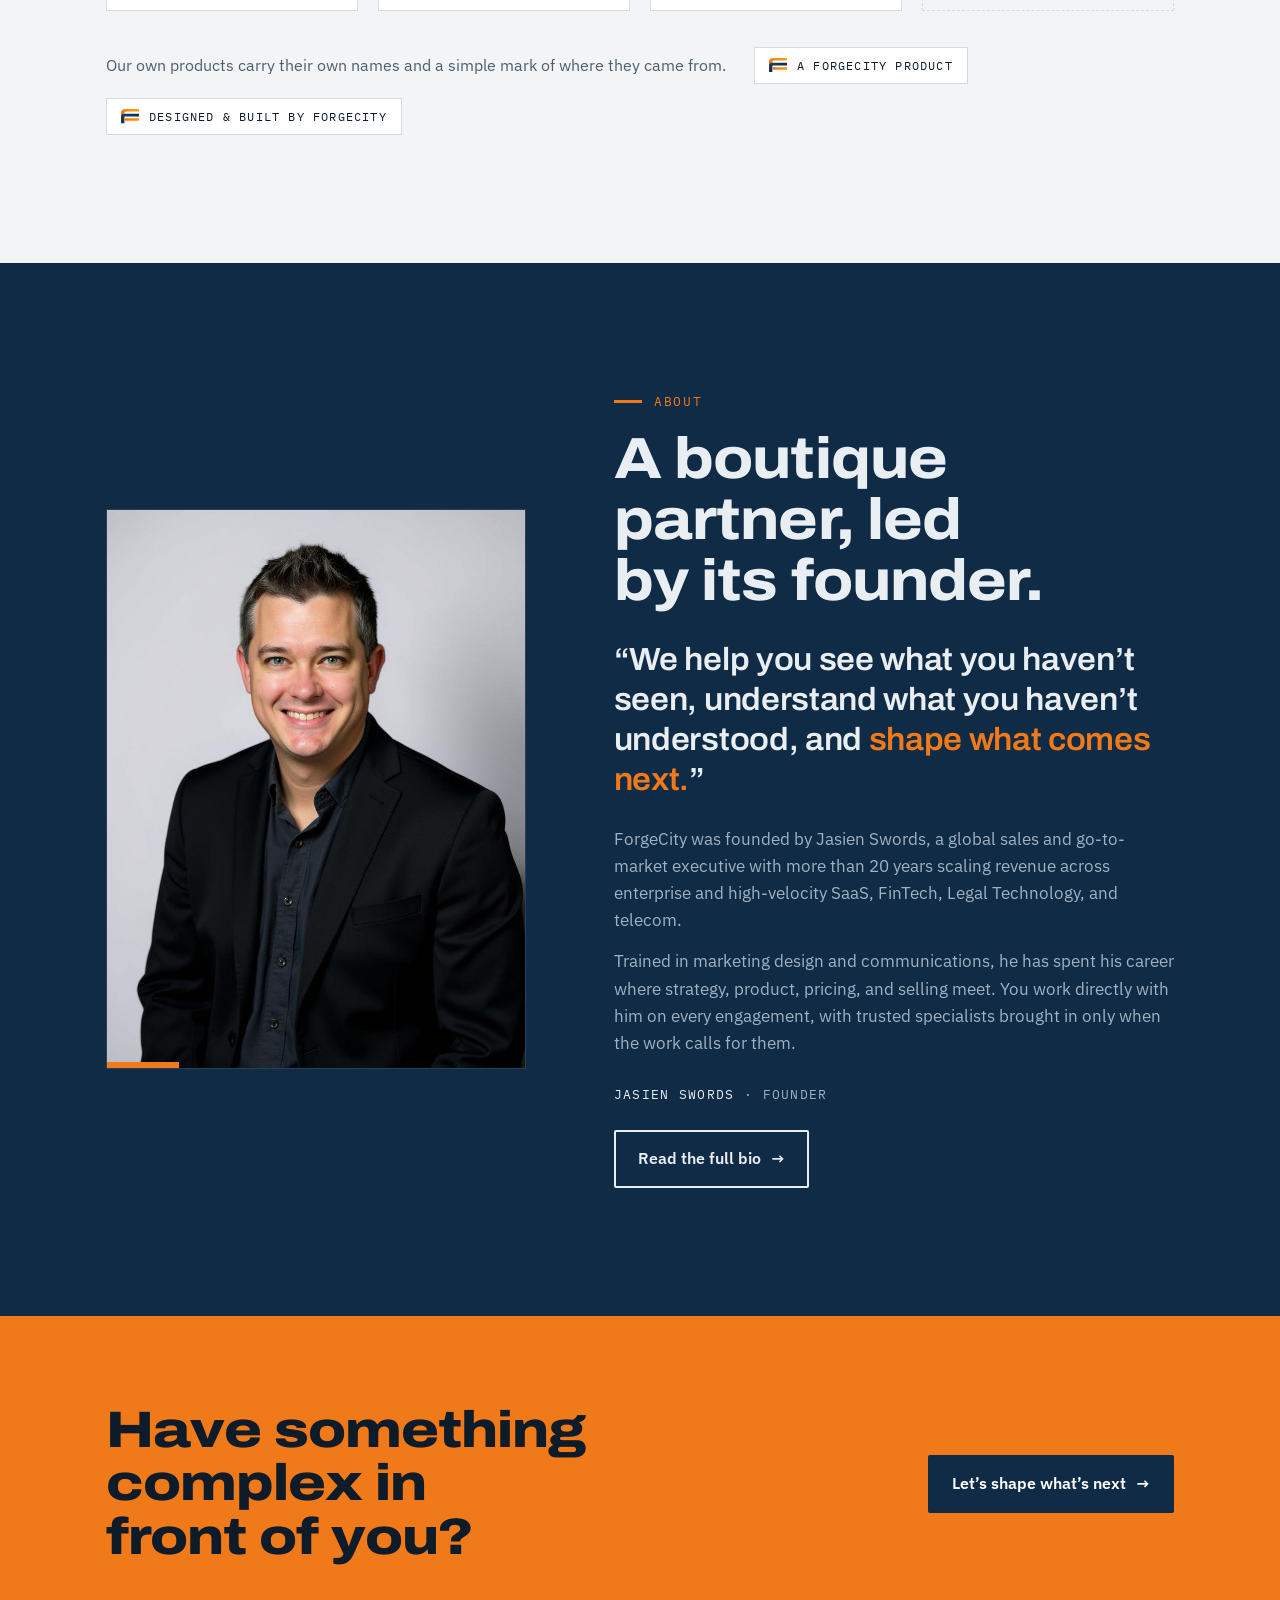
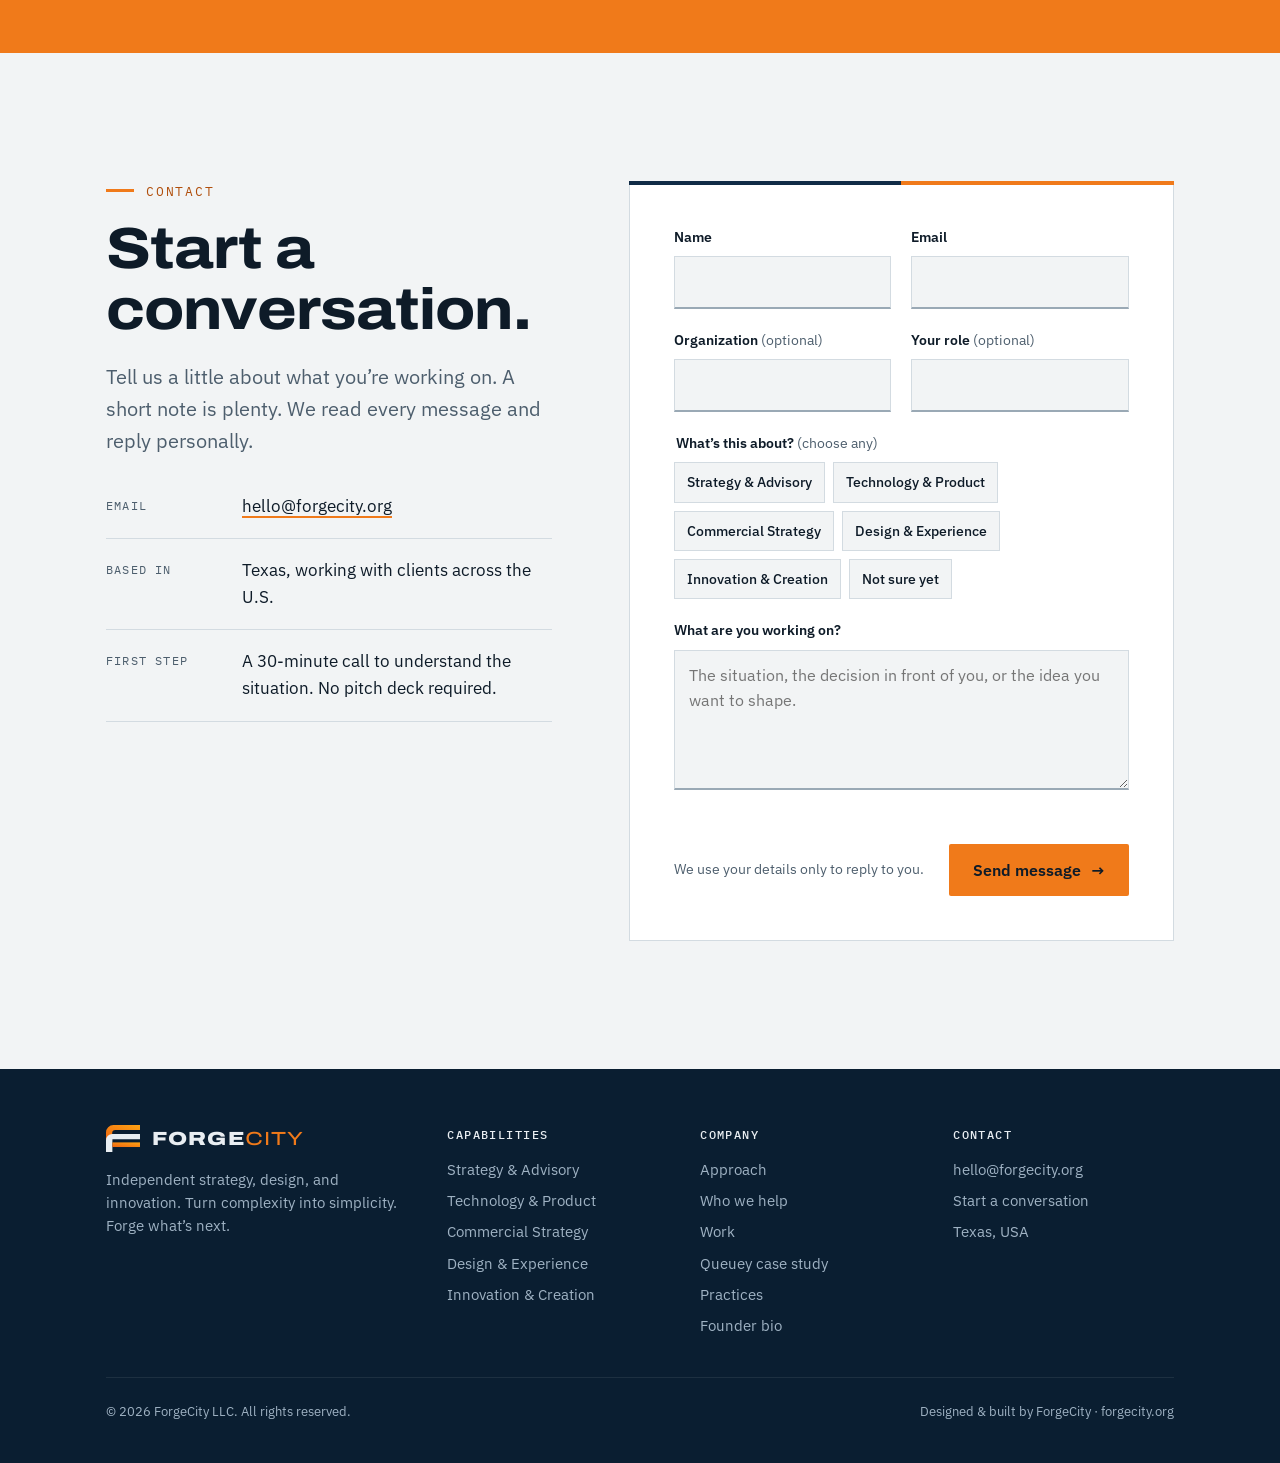
==== commit 0abb5fa0: "Hero: keep 'into ___city.' on one line; wider headline column Co-Authored-By: Claude Opus 5.5 <norep" ====
--- a/index.html
+++ b/index.html
@@ -70,7 +70,7 @@
   <div class="wrap">
     <div>
       <p class="eyebrow rise">Independent strategy, design &amp; innovation</p>
-      <h1 id="heroTitle" class="rise"><span class="sr-only">Turn complexity into simplicity, authenticity, capacity, and velocity. Forge what’s next.</span><span aria-hidden="true">Turn complexity into <span class="rot"><span class="stem-window" id="stemWindow"><span class="stems" id="stems"><span>simpli</span><span>authenti</span><span>capa</span><span>velo</span></span></span><span class="city">city</span>.</span> <em>Forge what’s next.</em></span></h1>
+      <h1 id="heroTitle" class="rise"><span class="sr-only">Turn complexity into simplicity, authenticity, capacity, and velocity. Forge what’s next.</span><span aria-hidden="true">Turn complexity <span class="rot">into <span class="stem-window" id="stemWindow"><span class="stems" id="stems"><span>simpli</span><span>authenti</span><span>capa</span><span>velo</span></span></span><span class="city">city</span>.</span> <em>Forge what’s next.</em></span></h1>
       <p class="lede rise">ForgeCity connects business, technology, commercial thinking, and creative problem-solving to turn complexity into clarity, and insight into progress. Experience leads. AI adds speed, depth, and capacity.</p>
       <div class="hero-cta rise">
         <a class="btn btn-primary" href="#contact">Start a conversation <span class="arrow" aria-hidden="true">→</span></a>
--- a/site.css
+++ b/site.css
@@ -63,7 +63,7 @@
 
 /* Hero */
 .hero{padding:clamp(56px,8vw,104px) 0 clamp(64px,8vw,112px);position:relative;overflow:hidden}
-.hero .wrap{display:grid;grid-template-columns:minmax(0,1.08fr) minmax(0,1fr);gap:clamp(32px,5vw,72px);align-items:center}
+.hero .wrap{display:grid;grid-template-columns:minmax(0,1.4fr) minmax(0,.8fr);gap:clamp(32px,5vw,72px);align-items:center}
 .hero h1{font-size:clamp(40px,5vw,72px);font-weight:820;font-stretch:106%;letter-spacing:-.025em;line-height:.98;margin-top:26px}
 .hero h1 em{font-style:normal;color:var(--forge);display:block}
 .hero .lede{margin-top:28px;color:var(--on-navy-muted)}
@@ -79,7 +79,7 @@
 .hero-grid-bg{position:absolute;inset:0;background-image:linear-gradient(rgba(255,255,255,.035) 1px,transparent 1px),linear-gradient(90deg,rgba(255,255,255,.035) 1px,transparent 1px);background-size:56px 56px;mask-image:linear-gradient(180deg,transparent,#000 30%,#000 70%,transparent);-webkit-mask-image:linear-gradient(180deg,transparent,#000 30%,#000 70%,transparent);pointer-events:none}
 
 .sr-only{position:absolute;width:1px;height:1px;padding:0;margin:-1px;overflow:hidden;clip:rect(0,0,0,0);white-space:nowrap;border:0}
-.rot{white-space:nowrap}
+.rot{white-space:nowrap;display:inline-block}
 .stem-window,.rot .city{display:inline-block;height:1.12em;line-height:1.12em;vertical-align:bottom}
 .stem-window{overflow:hidden;position:relative}
 .stem-window.anim{transition:width .55s cubic-bezier(.65,0,.35,1)}
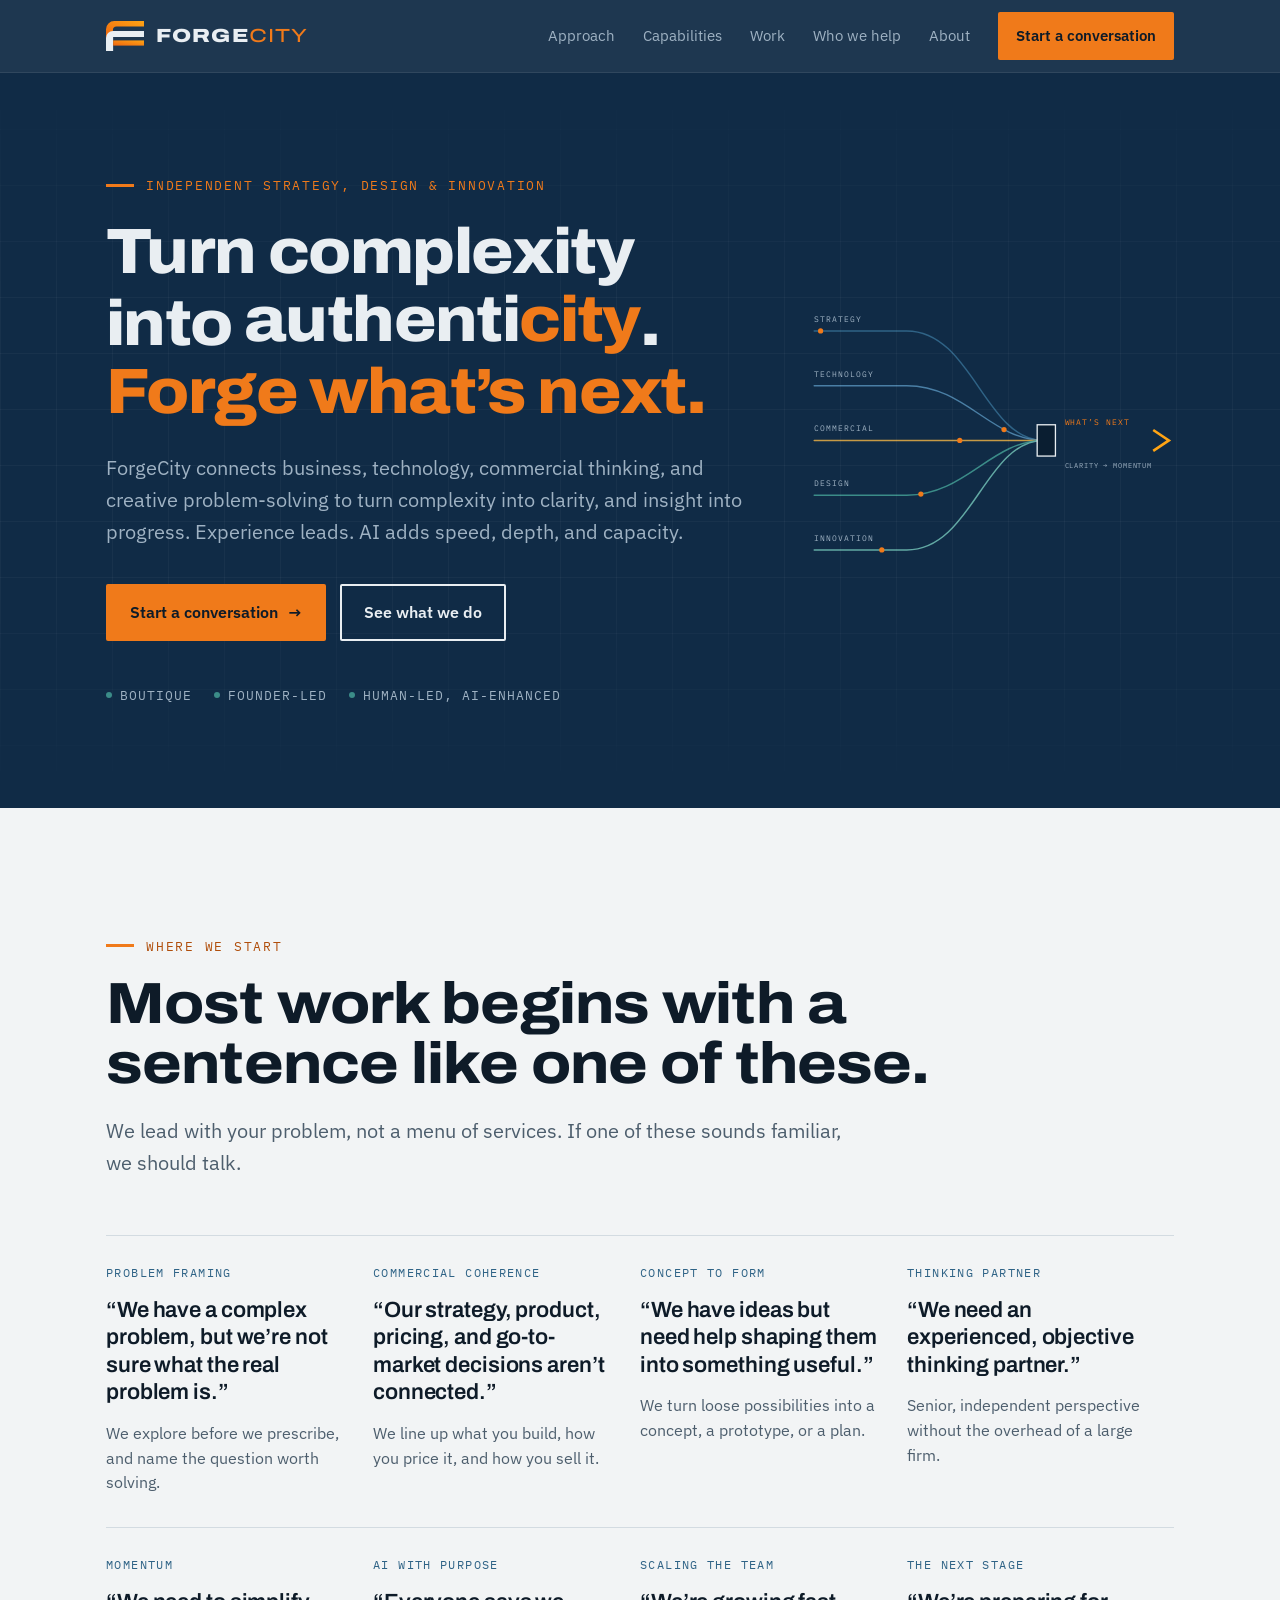
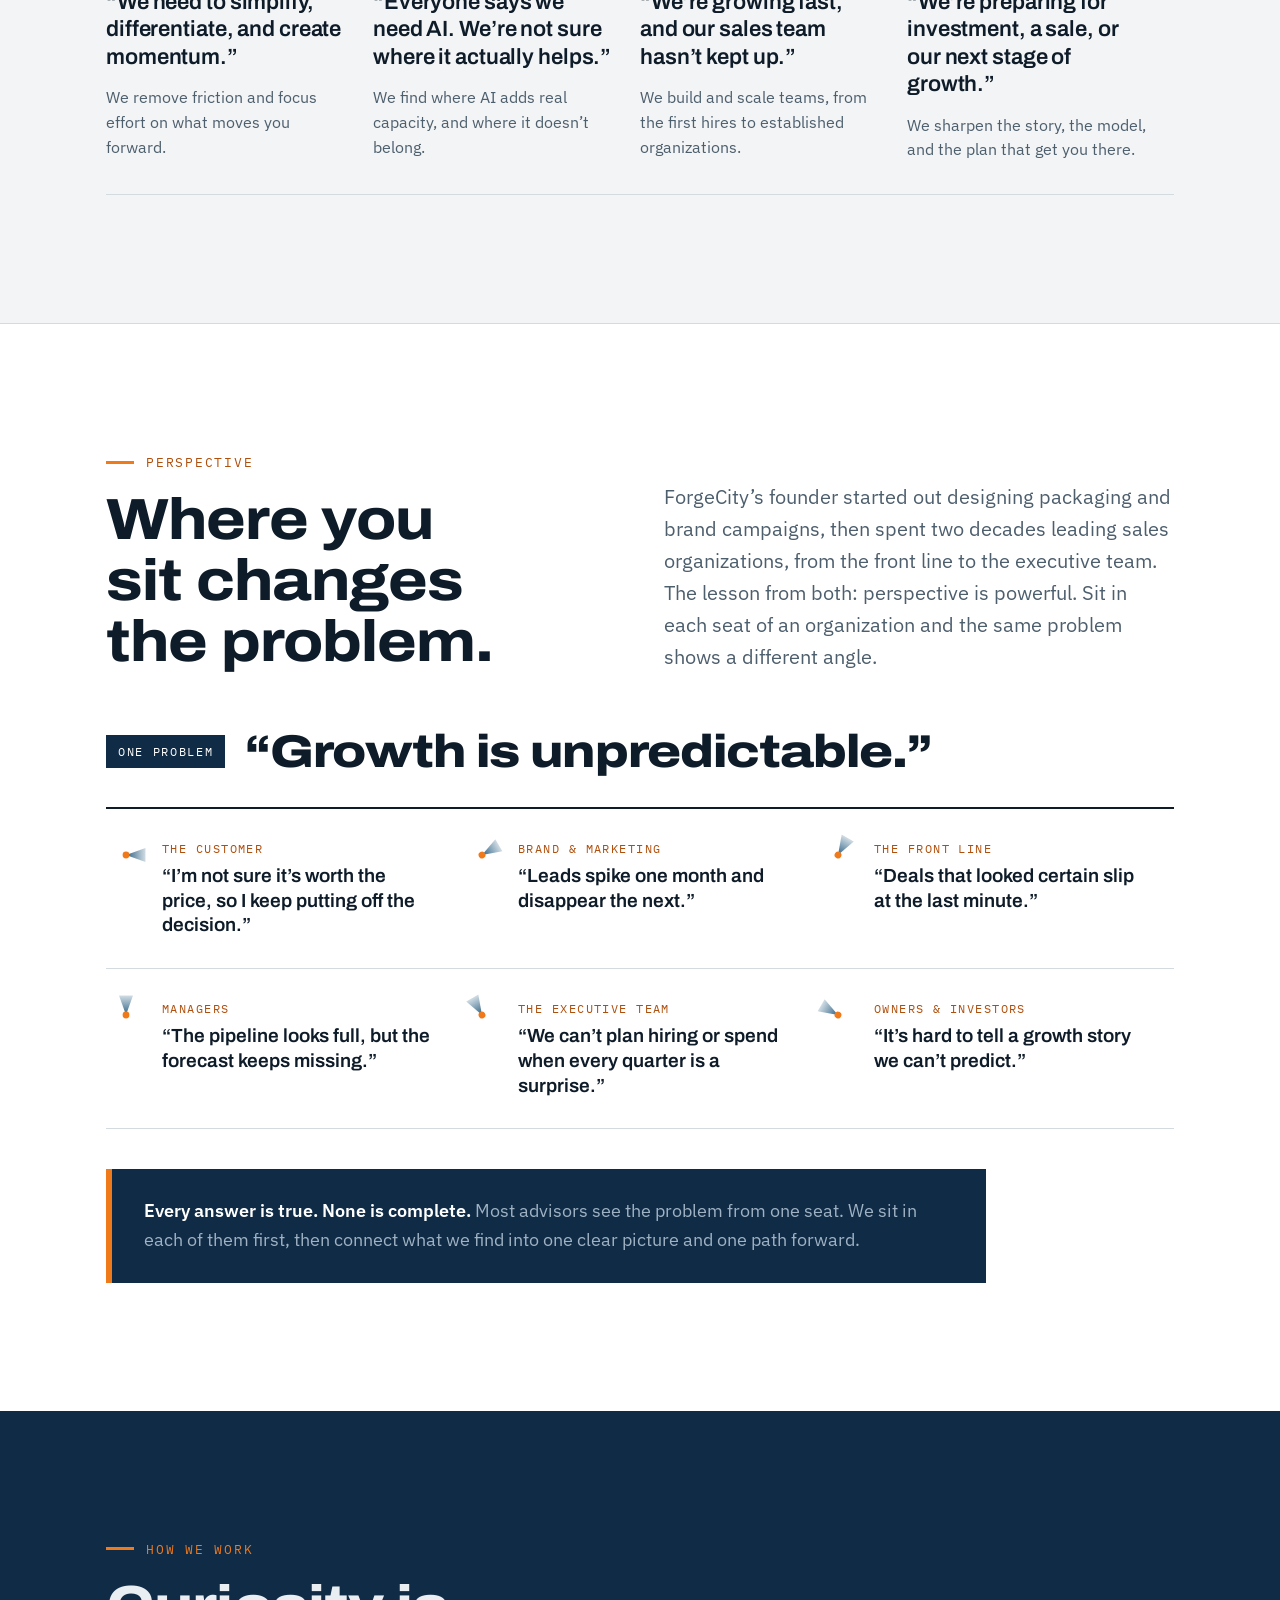
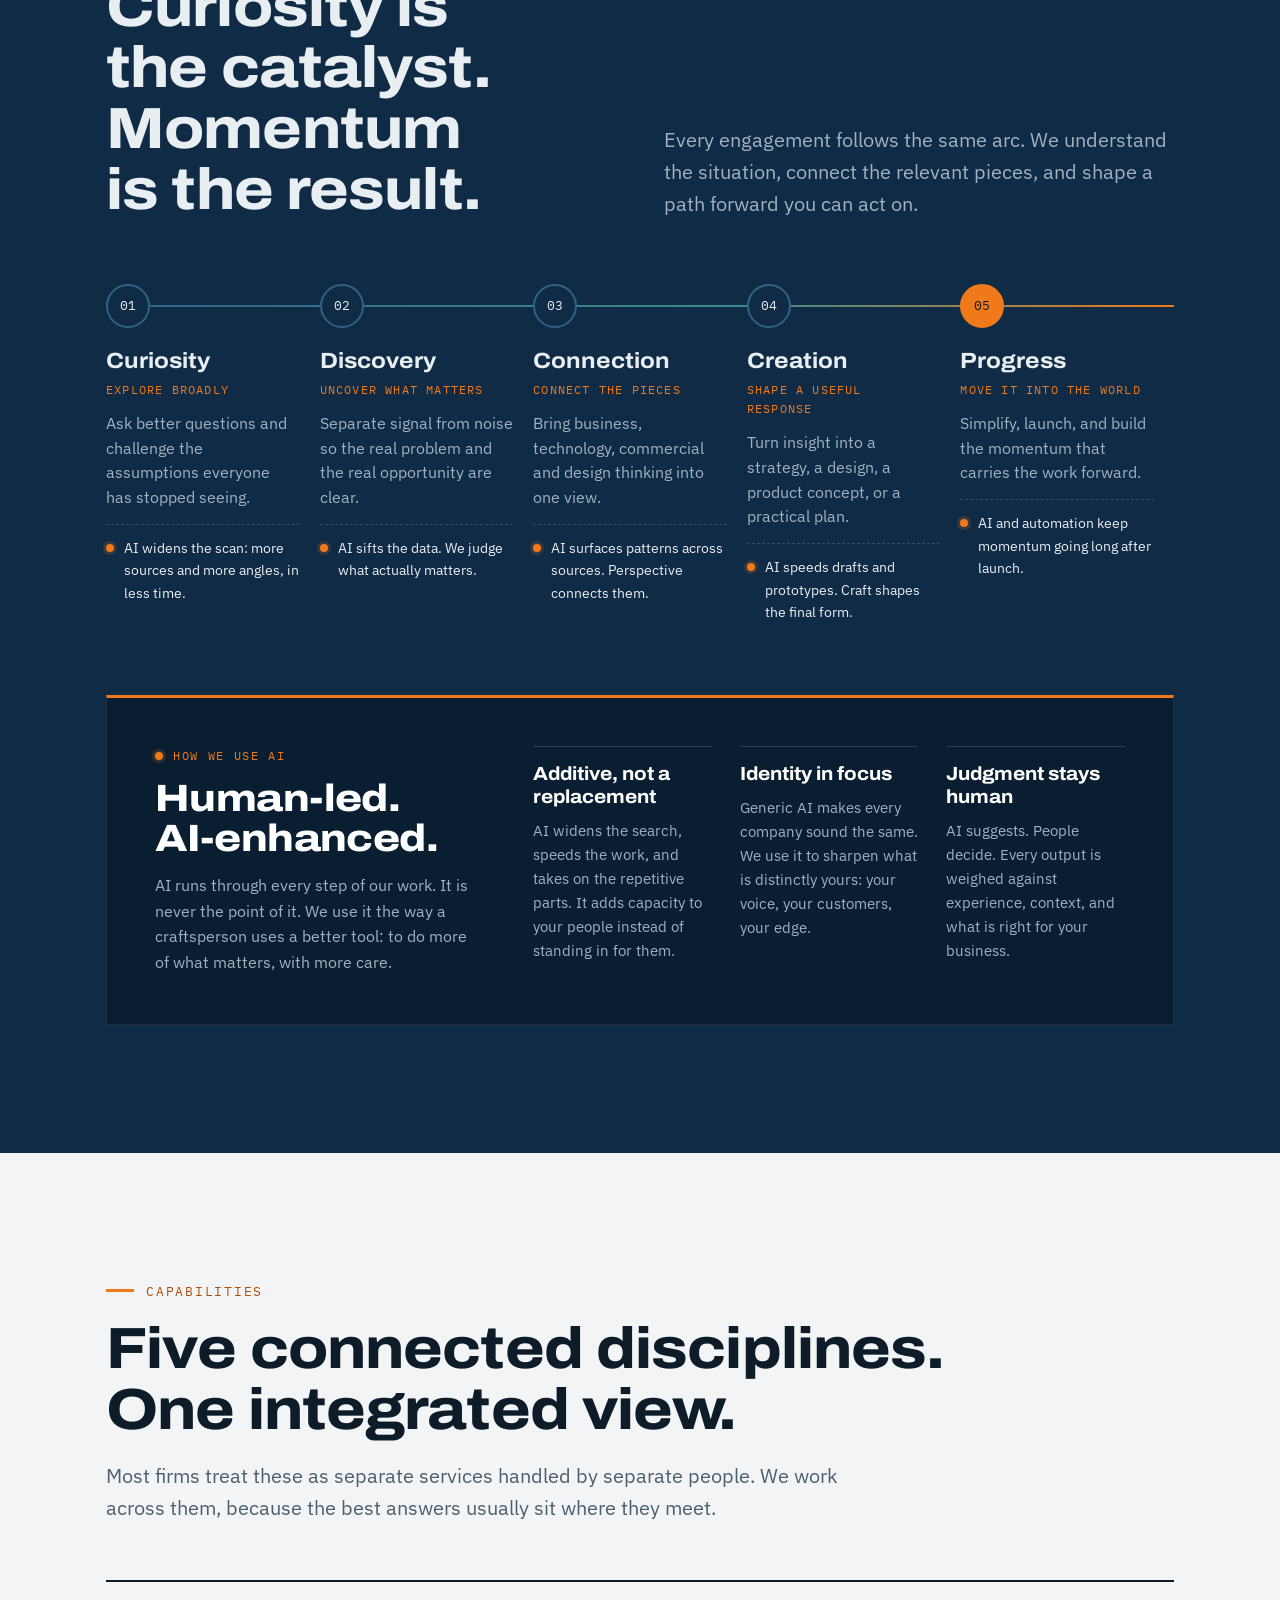
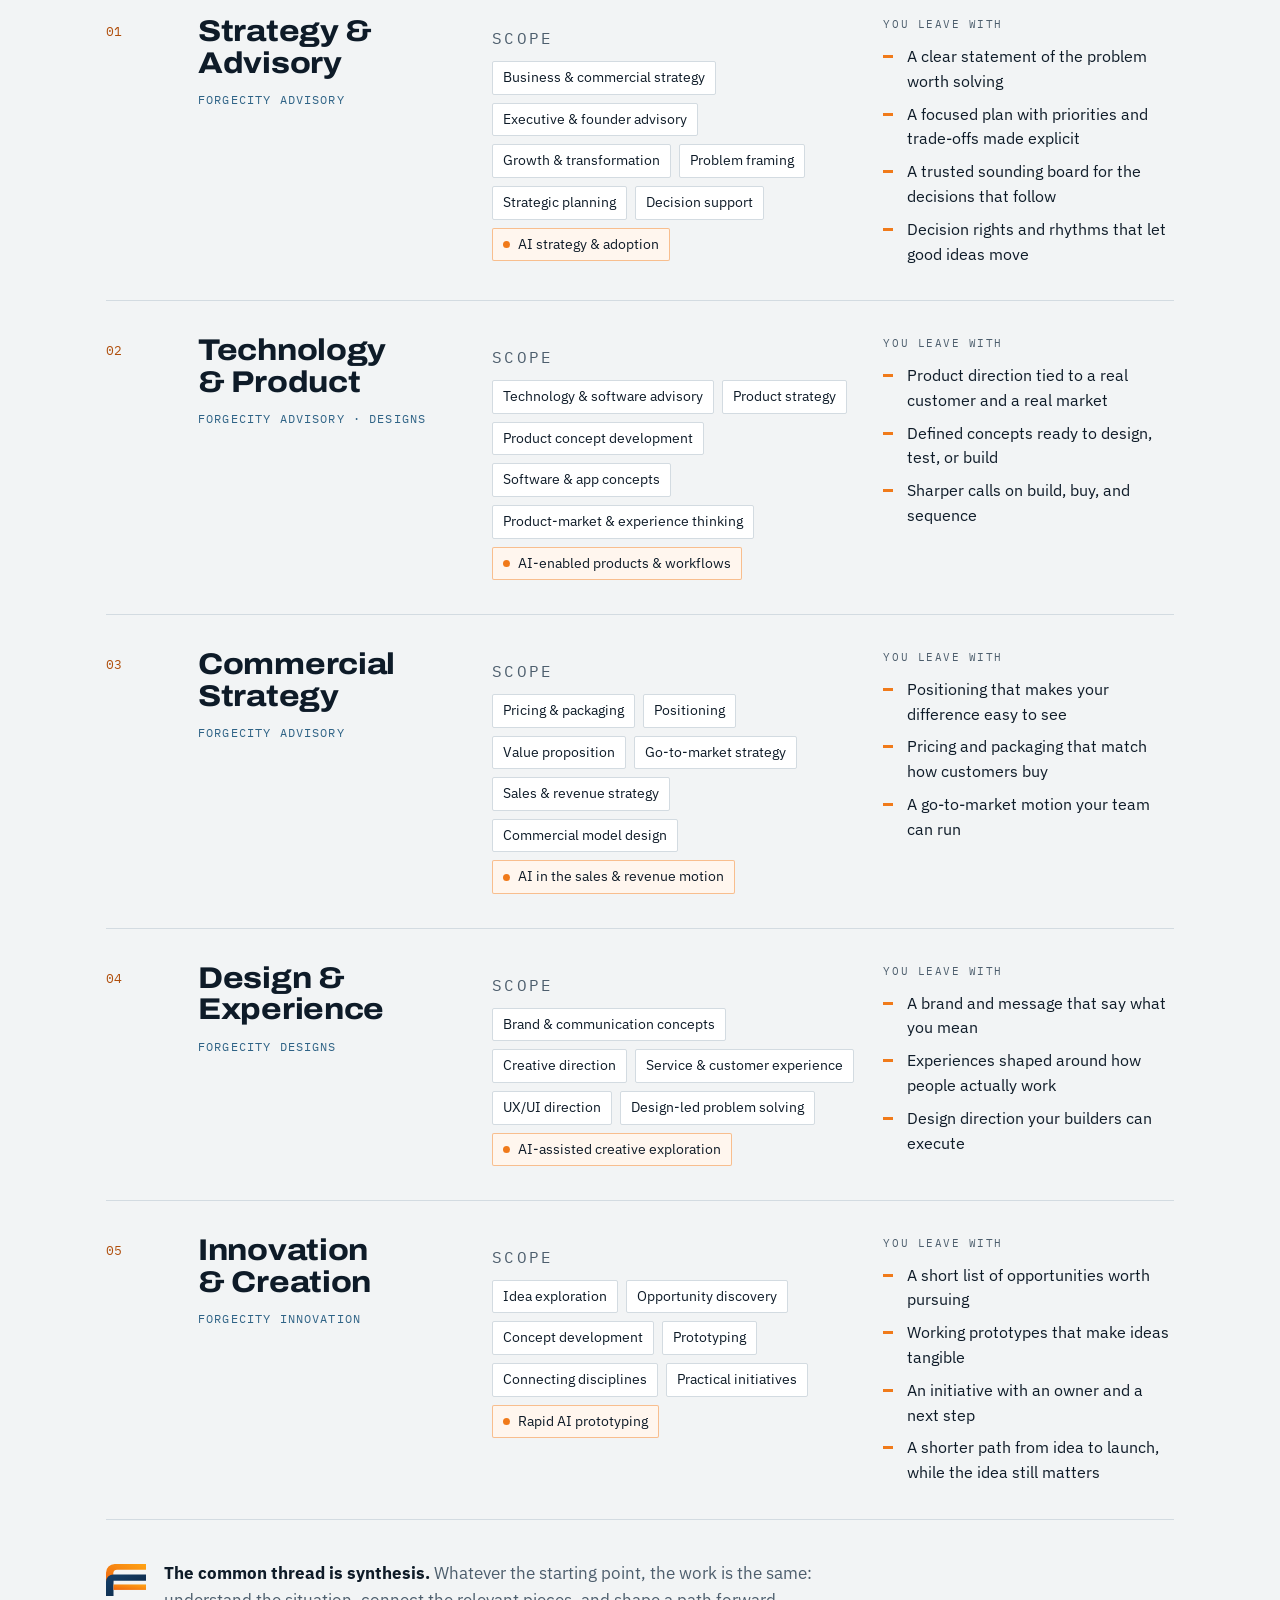
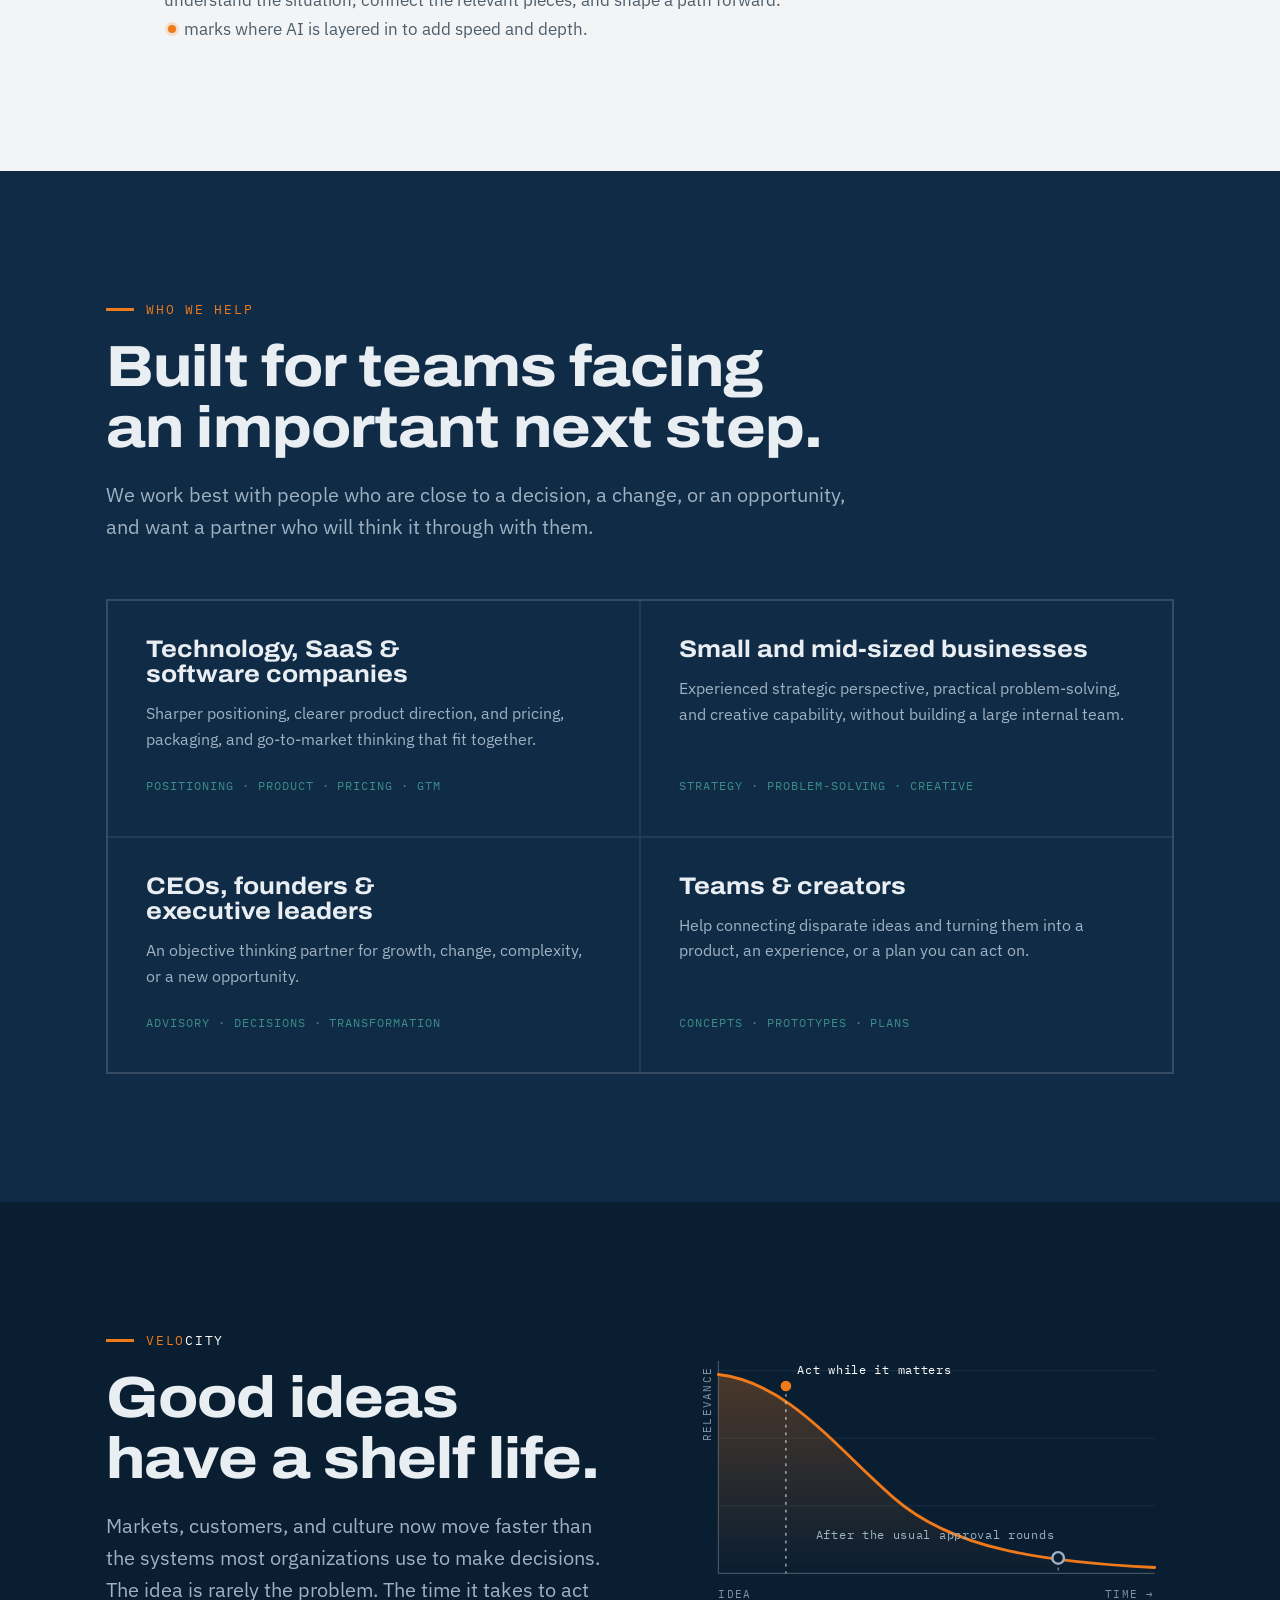
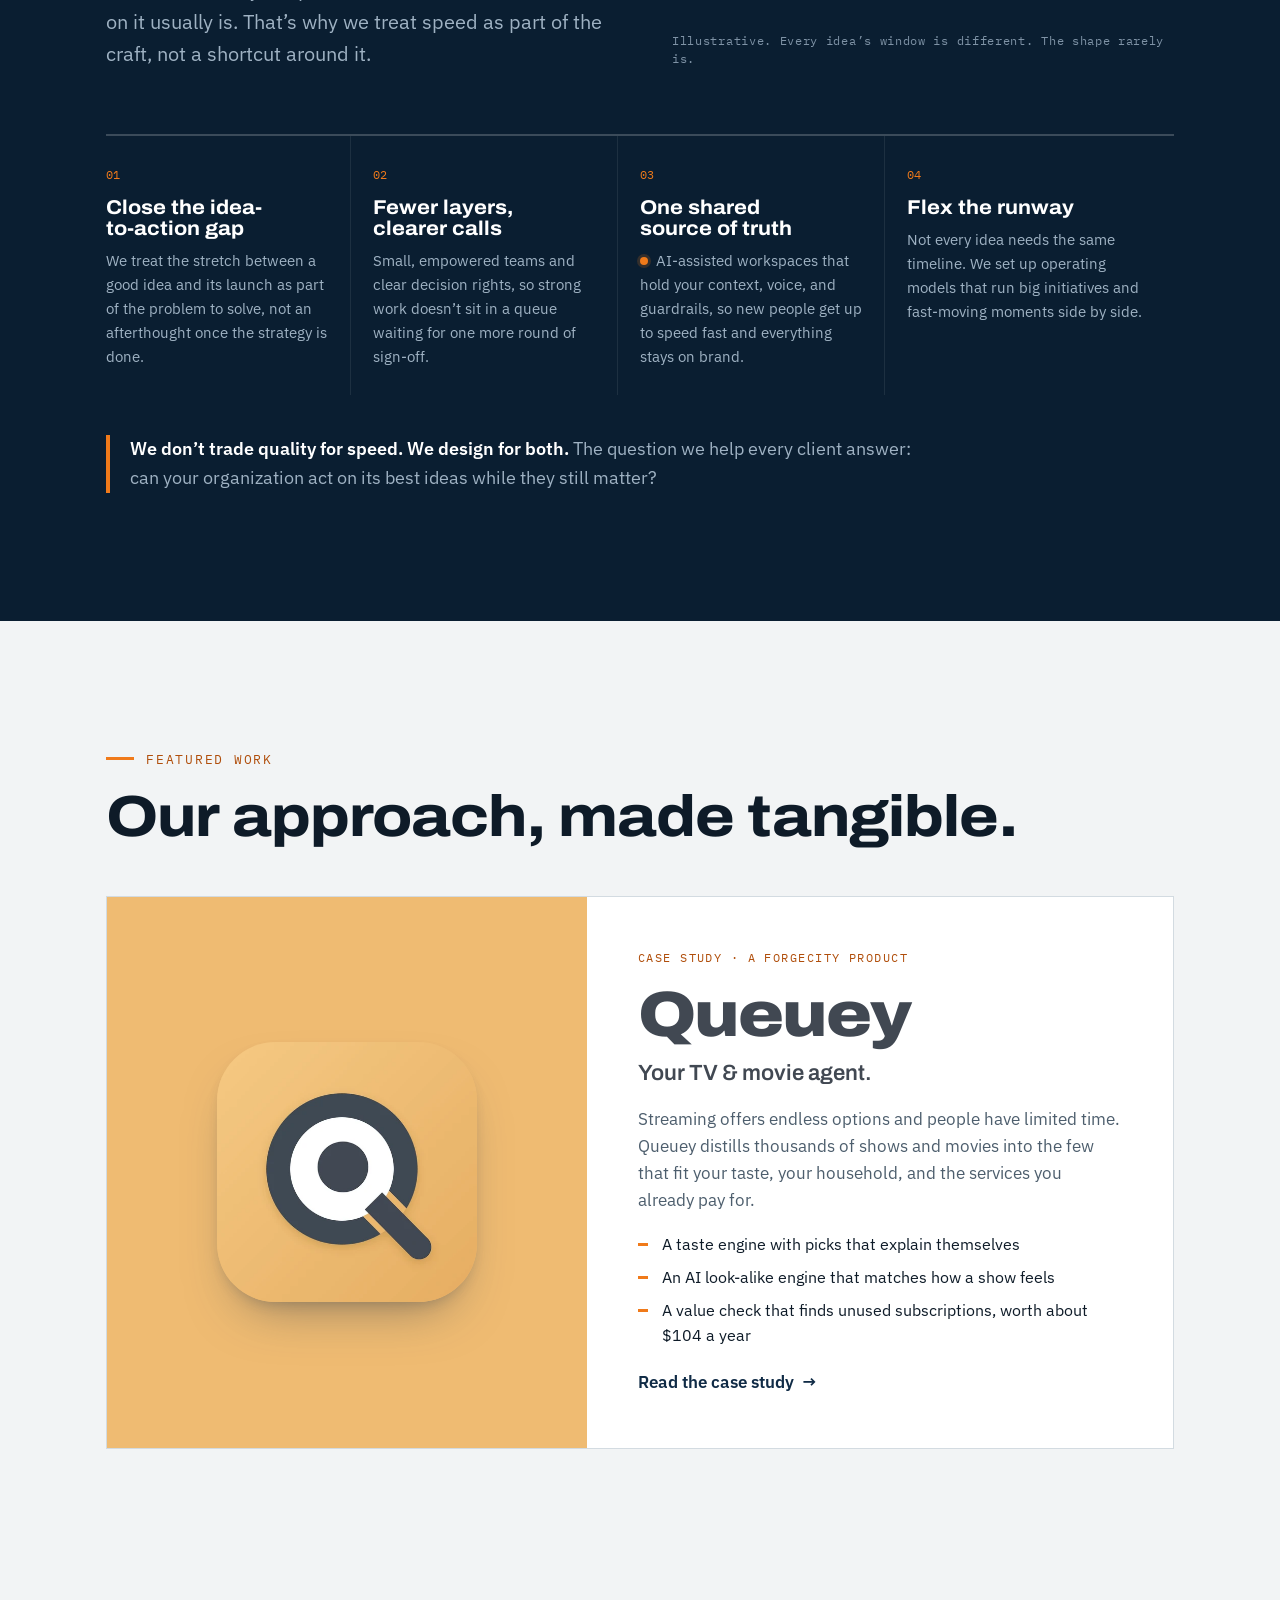
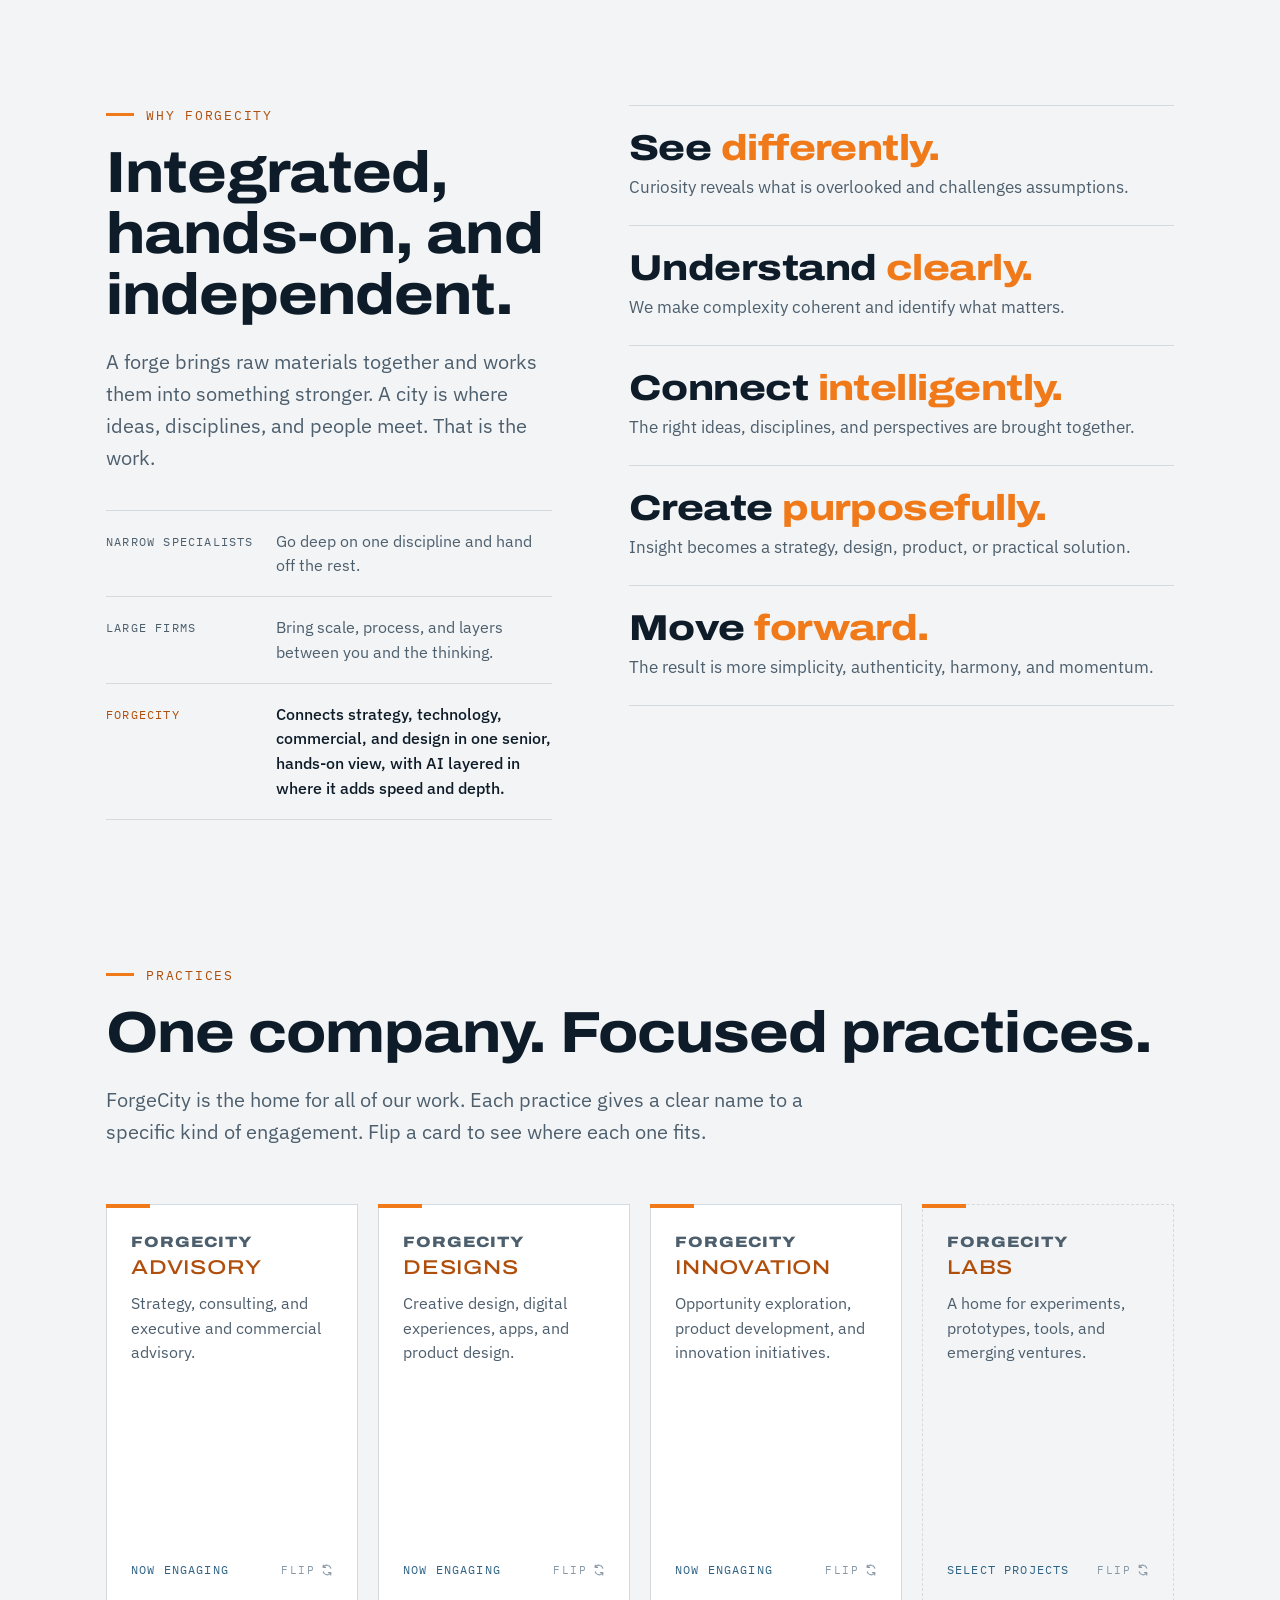
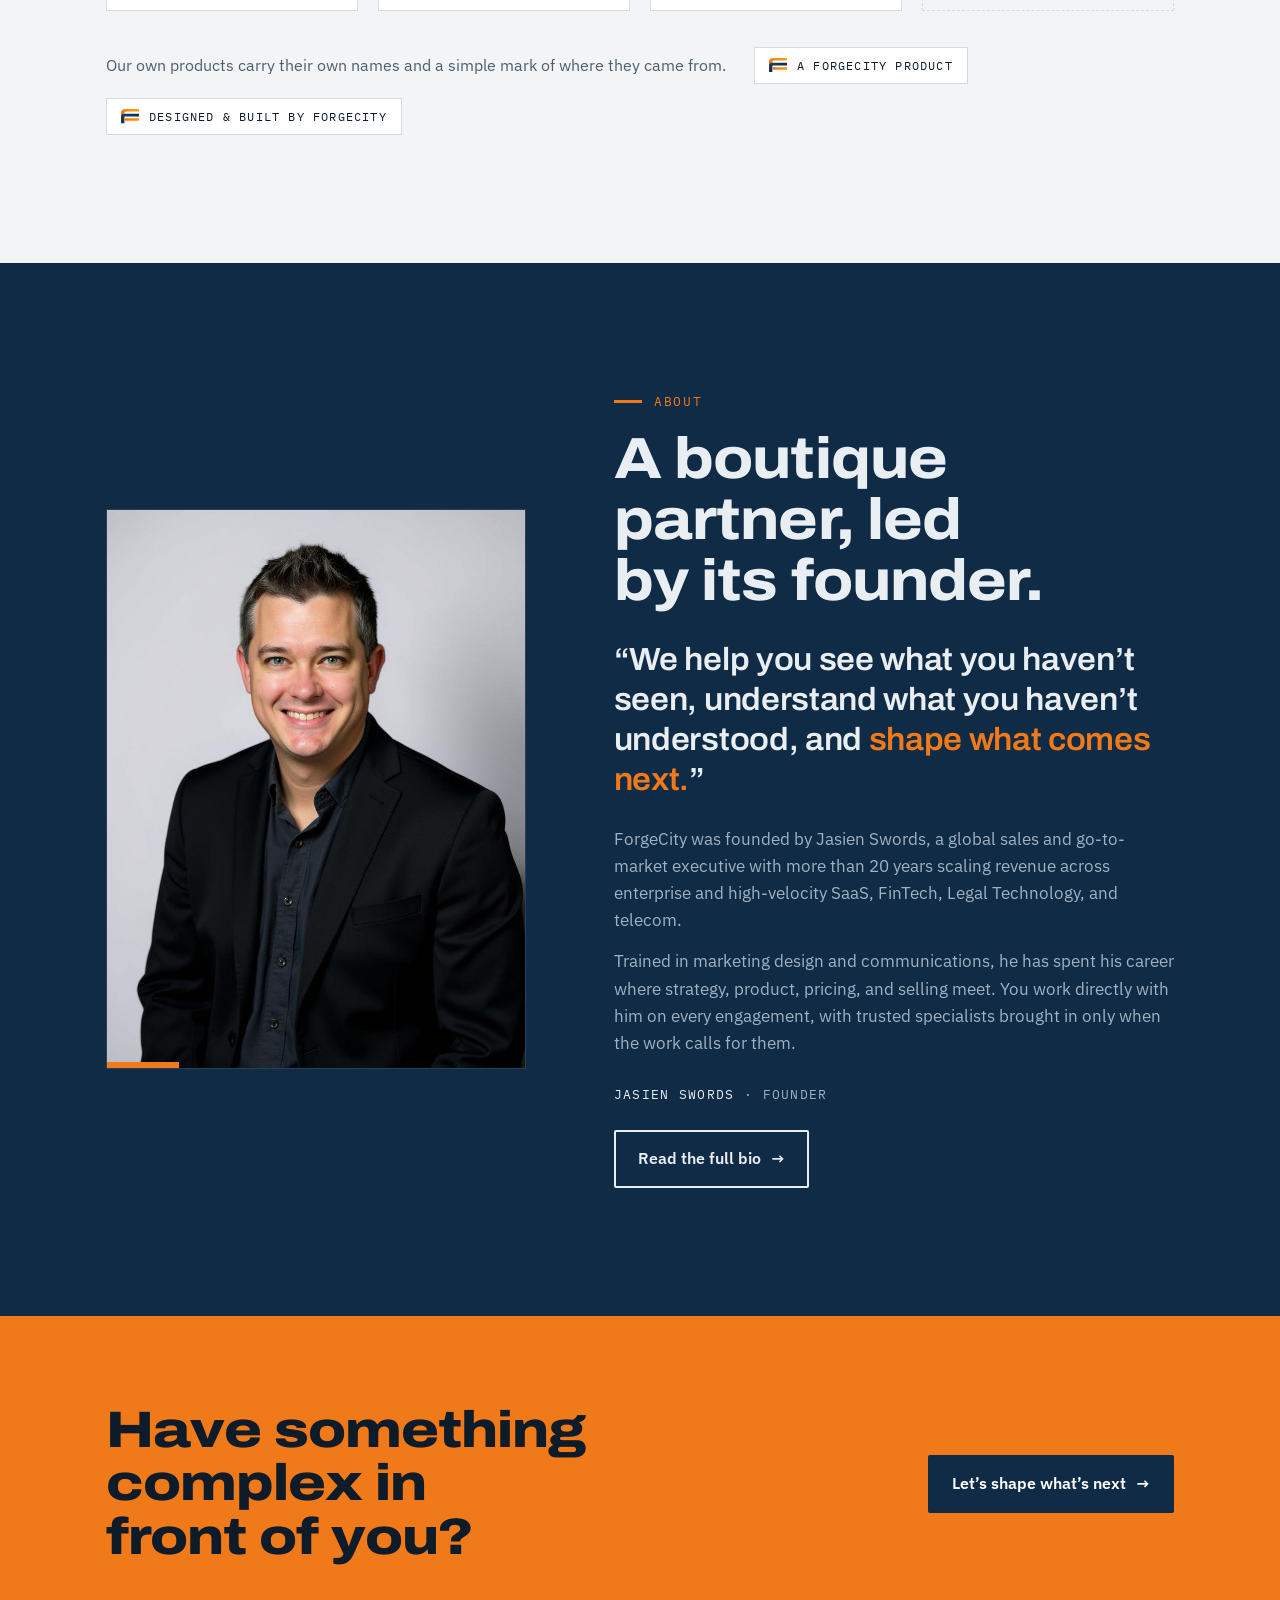
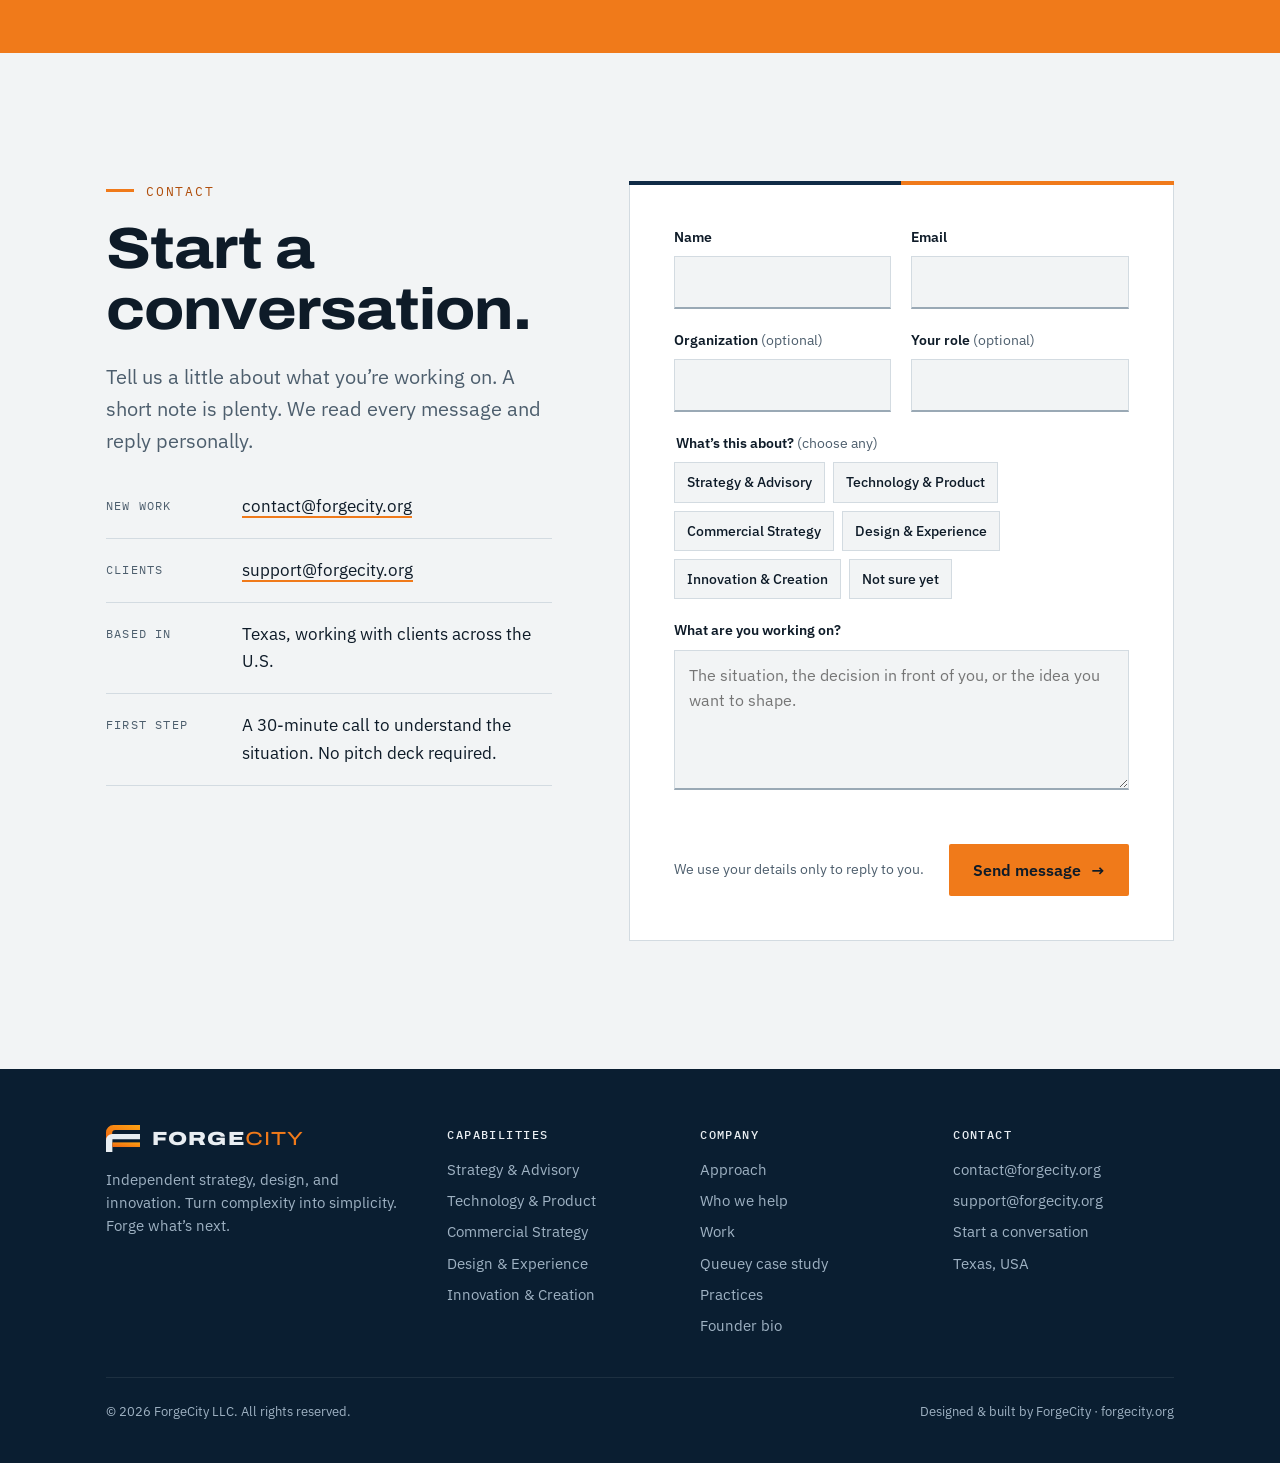
==== commit 0ed760fb: "Use contact@ and support@forgecity.org; retire hello@ Co-Authored-By: Claude Opus 5.5 <noreply@anthr" ====
--- a/index.html
+++ b/index.html
@@ -18,7 +18,7 @@
 <link rel="preconnect" href="https://fonts.gstatic.com" crossorigin>
 <link href="https://fonts.googleapis.com/css2?family=Archivo:wdth,wght@62..125,400..900&family=IBM+Plex+Mono:wght@400;500&family=IBM+Plex+Sans:wght@400;500;600&display=swap" rel="stylesheet">
 <script type="application/ld+json">
-{"@context":"https://schema.org","@type":"ProfessionalService","name":"ForgeCity","legalName":"ForgeCity LLC","url":"https://forgecity.org/","email":"hello@forgecity.org","description":"Independent strategy, design, and innovation partner.","areaServed":"US","address":{"@type":"PostalAddress","addressRegion":"TX","addressCountry":"US"}}
+{"@context":"https://schema.org","@type":"ProfessionalService","name":"ForgeCity","legalName":"ForgeCity LLC","url":"https://forgecity.org/","email":"contact@forgecity.org","description":"Independent strategy, design, and innovation partner.","areaServed":"US","address":{"@type":"PostalAddress","addressRegion":"TX","addressCountry":"US"}}
 </script>
 <link rel="stylesheet" href="site.css">
 </head>
@@ -685,7 +685,8 @@
       <h2 id="contactTitle" class="h2">Start a conversation.</h2>
       <p class="lede">Tell us a little about what you’re working on. A short note is plenty. We read every message and reply personally.</p>
       <dl class="contact-points">
-        <div><dt>Email</dt><dd><a href="mailto:hello@forgecity.org">hello@forgecity.org</a></dd></div>
+        <div><dt>New work</dt><dd><a href="mailto:contact@forgecity.org">contact@forgecity.org</a></dd></div>
+        <div><dt>Clients</dt><dd><a href="mailto:support@forgecity.org">support@forgecity.org</a></dd></div>
         <div><dt>Based in</dt><dd>Texas, working with clients across the U.S.</dd></div>
         <div><dt>First step</dt><dd>A 30-minute call to understand the situation. No pitch deck required.</dd></div>
       </dl>
@@ -737,10 +738,10 @@
 
       <div class="sent" aria-live="polite">
         <h3 id="sentTitle">Your message is ready.</h3>
-        <p id="sentText">Send it to hello@forgecity.org from your email app, or copy it below.</p>
+        <p id="sentText">Send it to contact@forgecity.org from your email app, or copy it below.</p>
         <pre id="sentBody"></pre>
         <div class="actions">
-          <a class="btn btn-dark" id="sentMail" href="mailto:hello@forgecity.org">Open in email</a>
+          <a class="btn btn-dark" id="sentMail" href="mailto:contact@forgecity.org">Open in email</a>
           <button class="btn btn-line" type="button" id="sentCopy">Copy message</button>
           <button class="btn btn-line" type="button" id="sentBack">Edit</button>
         </div>
@@ -785,7 +786,8 @@
       <div>
         <h4>Contact</h4>
         <ul>
-          <li><a href="mailto:hello@forgecity.org">hello@forgecity.org</a></li>
+          <li><a href="mailto:contact@forgecity.org">contact@forgecity.org</a></li>
+          <li><a href="mailto:support@forgecity.org">support@forgecity.org</a></li>
           <li><a href="#contact">Start a conversation</a></li>
           <li>Texas, USA</li>
         </ul>
@@ -803,7 +805,7 @@
   // When hosting on forgecity.org, paste a form endpoint here (e.g. Formspree, Basin, or Netlify Forms)
   // to deliver submissions straight to your inbox. Left empty, the form prepares an email instead.
   var FORM_ENDPOINT = "";
-  var TO = "hello@forgecity.org";
+  var TO = "contact@forgecity.org";
 
   try{ document.getElementById('yr').textContent = new Date().getFullYear(); }catch(e){}
 
